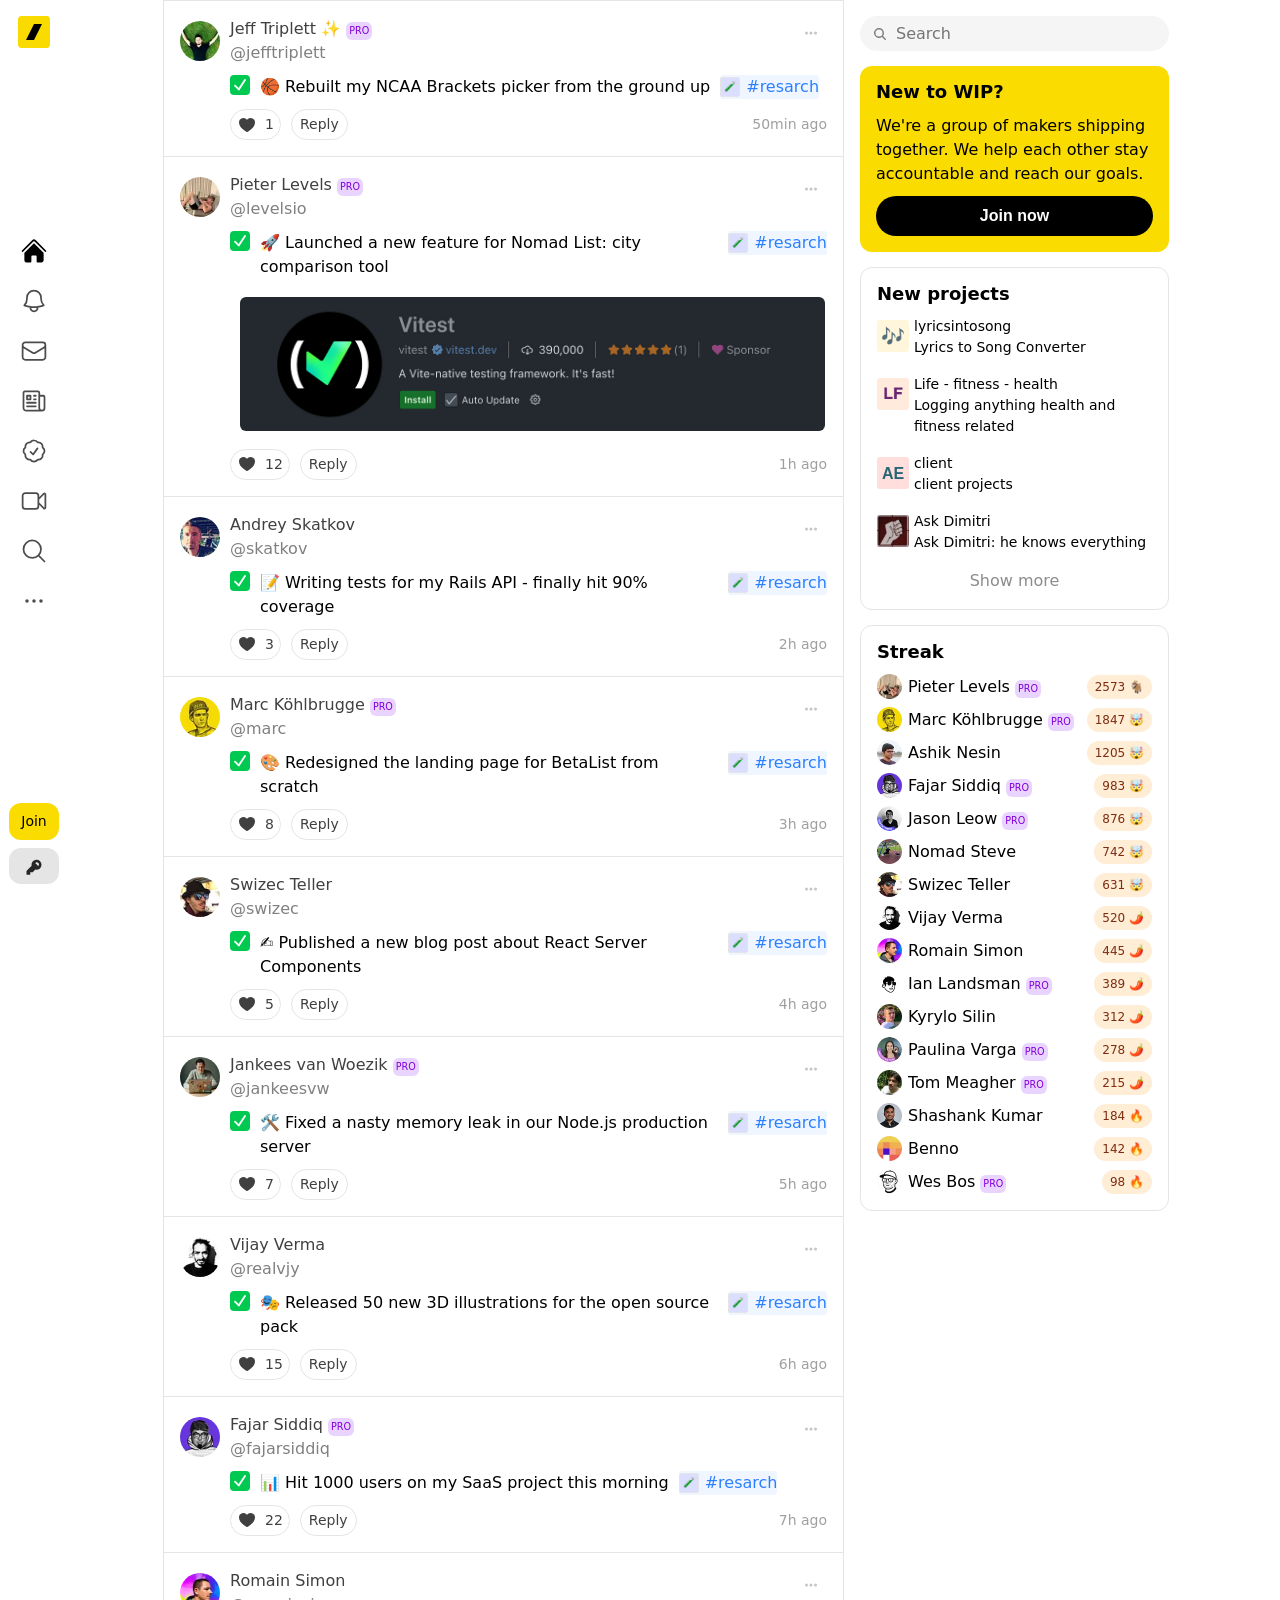
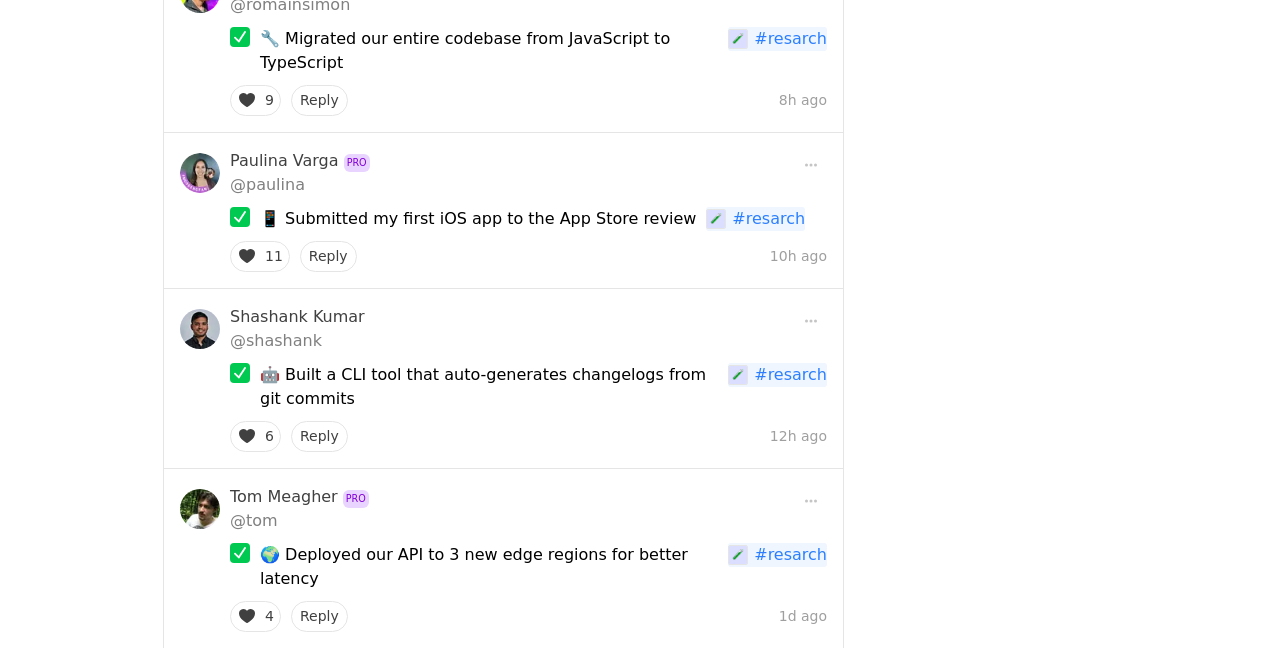
==== index.html @ 450e4a86 "feat: Implement WIP Pro membership pages with dedicated styling, refactor existing page styles, and " ====
<!DOCTYPE html>
<html lang="en">
<head>
    <meta charset="UTF-8">
    <meta name="viewport" content="width=device-width, initial-scale=1.0">
    <title>WIP</title>
    <link rel="icon" href="images/wip-logo.svg">
    <link rel="stylesheet" href="css/styles.css">
</head>
<body>
    <div class="main-container">
    <div class="sidebar">
        <div class="logo">
           <a href="index.html"> <img src="images/wip-logo.svg" alt="Logo"></a>
        </div> 
        <div class="side-nav">
            <div class="side-nav-btn">
                <a href="index.html" class="home hover-btn btn-active">
                    <svg xmlns="http://www.w3.org/2000/svg" viewBox="0 0 24 24" fill="currentColor" aria-hidden="true" data-slot="icon">
                        <path d="M11.47 3.841a.75.75 0 0 1 1.06 0l8.69 8.69a.75.75 0 1 0 1.06-1.061l-8.689-8.69a2.25 2.25 0 0 0-3.182 0l-8.69 8.69a.75.75 0 1 0 1.061 1.06l8.69-8.689Z"></path>
                        <path d="m12 5.432 8.159 8.159c.03.03.06.058.091.086v6.198c0 1.035-.84 1.875-1.875 1.875H15a.75.75 0 0 1-.75-.75v-4.5a.75.75 0 0 0-.75-.75h-3a.75.75 0 0 0-.75.75V21a.75.75 0 0 1-.75.75H5.625a1.875 1.875 0 0 1-1.875-1.875v-6.198a2.29 2.29 0 0 0 .091-.086L12 5.432Z"></path>
                    </svg>
                </a>
                <a href="pages/login.html" class="notifications hover-btn btn-not-active">
                    <svg xmlns="http://www.w3.org/2000/svg" fill="none" viewBox="0 0 24 24" stroke-width="1.5" stroke="currentColor" aria-hidden="true" data-slot="icon" class="size-7 group-data-current-page:hidden">
                        <path stroke-linecap="round" stroke-linejoin="round" d="M14.857 17.082a23.848 23.848 0 0 0 5.454-1.31A8.967 8.967 0 0 1 18 9.75V9A6 6 0 0 0 6 9v.75a8.967 8.967 0 0 1-2.312 6.022c1.733.64 3.56 1.085 5.455 1.31m5.714 0a24.255 24.255 0 0 1-5.714 0m5.714 0a3 3 0 1 1-5.714 0"></path>
                    </svg>
                </a>
                <a href="pages/login.html" class="email hover-btn btn-not-active">
                    <svg xmlns="http://www.w3.org/2000/svg" fill="none" viewBox="0 0 24 24" stroke-width="1.5" stroke="currentColor" aria-hidden="true" data-slot="icon">
                        <path stroke-linecap="round" stroke-linejoin="round" d="M21.75 6.75v10.5a2.25 2.25 0 0 1-2.25 2.25h-15a2.25 2.25 0 0 1-2.25-2.25V6.75m19.5 0A2.25 2.25 0 0 0 19.5 4.5h-15a2.25 2.25 0 0 0-2.25 2.25m19.5 0v.243a2.25 2.25 0 0 1-1.07 1.916l-7.5 4.615a2.25 2.25 0 0 1-2.36 0L3.32 8.91a2.25 2.25 0 0 1-1.07-1.916V6.75"></path>
                    </svg>
                </a>
                <a href="pages/post.html" class="posts hover-btn btn-not-active">
                    <svg xmlns="http://www.w3.org/2000/svg" fill="none" viewBox="0 0 24 24" stroke-width="1.5" stroke="currentColor" aria-hidden="true" data-slot="icon">
                        <path stroke-linecap="round" stroke-linejoin="round" d="M12 7.5h1.5m-1.5 3h1.5m-7.5 3h7.5m-7.5 3h7.5m3-9h3.375c.621 0 1.125.504 1.125 1.125V18a2.25 2.25 0 0 1-2.25 2.25M16.5 7.5V18a2.25 2.25 0 0 0 2.25 2.25M16.5 7.5V4.875c0-.621-.504-1.125-1.125-1.125H4.125C3.504 3.75 3 4.254 3 4.875V18a2.25 2.25 0 0 0 2.25 2.25h13.5M6 7.5h3v3H6v-3Z"></path>
                    </svg>
                </a>
                <a href="pages/pro.html" class="pro hover-btn btn-not-active">
                    <svg xmlns="http://www.w3.org/2000/svg" fill="none" viewBox="0 0 24 24" stroke-width="1.5" stroke="currentColor" aria-hidden="true" data-slot="icon">
                        <path stroke-linecap="round" stroke-linejoin="round" d="M9 12.75 11.25 15 15 9.75M21 12c0 1.268-.63 2.39-1.593 3.068a3.745 3.745 0 0 1-1.043 3.296 3.745 3.745 0 0 1-3.296 1.043A3.745 3.745 0 0 1 12 21c-1.268 0-2.39-.63-3.068-1.593a3.746 3.746 0 0 1-3.296-1.043 3.745 3.745 0 0 1-1.043-3.296A3.745 3.745 0 0 1 3 12c0-1.268.63-2.39 1.593-3.068a3.745 3.745 0 0 1 1.043-3.296 3.746 3.746 0 0 1 3.296-1.043A3.746 3.746 0 0 1 12 3c1.268 0 2.39.63 3.068 1.593a3.746 3.746 0 0 1 3.296 1.043 3.746 3.746 0 0 1 1.043 3.296A3.745 3.745 0 0 1 21 12Z"></path>
                    </svg>
                </a>
                <a href="pages/login.html" class="video hover-btn btn-not-active">
                    <svg xmlns="http://www.w3.org/2000/svg" fill="none" viewBox="0 0 24 24" stroke-width="1.5" stroke="currentColor" aria-hidden="true" data-slot="icon">
                        <path stroke-linecap="round" stroke-linejoin="round" d="m15.75 10.5 4.72-4.72a.75.75 0 0 1 1.28.53v11.38a.75.75 0 0 1-1.28.53l-4.72-4.72M4.5 18.75h9a2.25 2.25 0 0 0 2.25-2.25v-9a2.25 2.25 0 0 0-2.25-2.25h-9A2.25 2.25 0 0 0 2.25 7.5v9a2.25 2.25 0 0 0 2.25 2.25Z"></path>
                    </svg>
                </a>
                <a href="pages/search.html" class="search hover-btn btn-not-active">
                    <svg xmlns="http://www.w3.org/2000/svg" fill="none" viewBox="0 0 24 24" stroke-width="1.5" stroke="currentColor" aria-hidden="true" data-slot="icon">
                        <path stroke-linecap="round" stroke-linejoin="round" d="m21 21-5.197-5.197m0 0A7.5 7.5 0 1 0 5.196 5.196a7.5 7.5 0 0 0 10.607 10.607Z"></path>
                    </svg>
                </a>
                <a href="pages/more.html" class="three-do hover-btn btn-not-active">
                    <svg xmlns="http://www.w3.org/2000/svg" fill="none" viewBox="0 0 24 24" stroke-width="1.5" stroke="currentColor" aria-hidden="true" data-slot="icon">
                        <path stroke-linecap="round" stroke-linejoin="round" d="M6.75 12a.75.75 0 1 1-1.5 0 .75.75 0 0 1 1.5 0ZM12.75 12a.75.75 0 1 1-1.5 0 .75.75 0 0 1 1.5 0ZM18.75 12a.75.75 0 1 1-1.5 0 .75.75 0 0 1 1.5 0Z"></path>
                    </svg>
                </a>
            </div> 
        </div>
        <div class="join-member">
            <a href="pages/join.html" class="join">Join</a>
            <a href="pages/login.html" class="acces-key">
                <svg xmlns="http://www.w3.org/2000/svg" viewBox="0 0 16 14" fill="currentColor" aria-hidden="true" data-slot="icon" class="size-7 group-data-current-page:hidden">
                    <path fill-rule="evenodd" d="M14 6a4 4 0 0 1-4.899 3.899l-1.955 1.955a.5.5 0 0 1-.353.146H5v1.5a.5.5 0 0 1-.5.5h-2a.5.5 0 0 1-.5-.5v-2.293a.5.5 0 0 1 .146-.353l3.955-3.955A4 4 0 1 1 14 6Zm-4-2a.75.75 0 0 0 0 1.5.5.5 0 0 1 .5.5.75.75 0 0 0 1.5 0 2 2 0 0 0-2-2Z" clip-rule="evenodd"></path>
                </svg>
            </a>
        </div>
    </div>
    <div class="main">
<div class="post-contents">
    <div class="post btn-primary hover-btn">
        <div class="post-header">
            <div class="profile-content">
            <div class="profil">
                <img src="images/AndreyAzimov-50.png" alt="Logo">
            </div>
            <div class="pf-hover">
                <div class="pf-hover-header">   
                    <img src="images/augis-50.png" alt="profile">
                    <div class="follow-btn">
                        Follow
                    </div>
                </div>  
                <div class="pf-hover-name">
                    <div class="name">
                      <span class="text-underline">Jeff Triplett ✨</span> <span class="pro-lable">PRO</span>
                    </div>
                    <div class="text-underline">
                        @jefftriplett
                    </div>
                </div>
                <div class="pf-hover-body">
                    Jailbreaking life one step at a time dainelhemmati.com <span> <a href="#">BTC is a money laundering</a></span>
                </div>
            </div>
            <div class="name-bio">
                <div class="name">
                    Jeff Triplett ✨ <span class="pro-lable">PRO</span>
                </div>
                <div class="bio">
                    @jefftriplett
                </div>
            </div>
            </div>
             <span class="three-dot-post"><svg xmlns="http://www.w3.org/2000/svg" viewBox="0 0 16 16" fill="currentColor" aria-hidden="true" data-slot="icon" width="16" height="16">
  <path d="M2 8a1.5 1.5 0 1 1 3 0 1.5 1.5 0 0 1-3 0ZM6.5 8a1.5 1.5 0 1 1 3 0 1.5 1.5 0 0 1-3 0ZM12.5 6.5a1.5 1.5 0 1 0 0 3 1.5 1.5 0 0 0 0-3Z"></path>
</svg>
<div class="three-dot-click">
    <div class="mute hover-btn">
        <svg xmlns="http://www.w3.org/2000/svg" viewBox="0 0 16 16" fill="currentColor" aria-hidden="true" data-slot="icon" class="w-4 h-4">
  <path d="M7.557 2.066A.75.75 0 0 1 8 2.75v10.5a.75.75 0 0 1-1.248.56L3.59 11H2a1 1 0 0 1-1-1V6a1 1 0 0 1 1-1h1.59l3.162-2.81a.75.75 0 0 1 .805-.124ZM12.95 3.05a.75.75 0 1 0-1.06 1.06 5.5 5.5 0 0 1 0 7.78.75.75 0 1 0 1.06 1.06 7 7 0 0 0 0-9.9Z"></path>
  <path d="M10.828 5.172a.75.75 0 1 0-1.06 1.06 2.5 2.5 0 0 1 0 3.536.75.75 0 1 0 1.06 1.06 4 4 0 0 0 0-5.656Z"></path>
</svg>
    Mute <span class="pro-lable">PRO</span>
    </div>
    <div class="smiliar-tool hover-btn">
       <svg xmlns="http://www.w3.org/2000/svg" viewBox="0 0 16 16" fill="currentColor" aria-hidden="true" data-slot="icon" class="size-4">
  <path fill-rule="evenodd" d="M5 4a.75.75 0 0 1 .738.616l.252 1.388A1.25 1.25 0 0 0 6.996 7.01l1.388.252a.75.75 0 0 1 0 1.476l-1.388.252A1.25 1.25 0 0 0 5.99 9.996l-.252 1.388a.75.75 0 0 1-1.476 0L4.01 9.996A1.25 1.25 0 0 0 3.004 8.99l-1.388-.252a.75.75 0 0 1 0-1.476l1.388-.252A1.25 1.25 0 0 0 4.01 6.004l.252-1.388A.75.75 0 0 1 5 4ZM12 1a.75.75 0 0 1 .721.544l.195.682c.118.415.443.74.858.858l.682.195a.75.75 0 0 1 0 1.442l-.682.195a1.25 1.25 0 0 0-.858.858l-.195.682a.75.75 0 0 1-1.442 0l-.195-.682a1.25 1.25 0 0 0-.858-.858l-.682-.195a.75.75 0 0 1 0-1.442l.682-.195a1.25 1.25 0 0 0 .858-.858l.195-.682A.75.75 0 0 1 12 1ZM10 11a.75.75 0 0 1 .728.568.968.968 0 0 0 .704.704.75.75 0 0 1 0 1.456.968.968 0 0 0-.704.704.75.75 0 0 1-1.456 0 .968.968 0 0 0-.704-.704.75.75 0 0 1 0-1.456.968.968 0 0 0 .704-.704A.75.75 0 0 1 10 11Z" clip-rule="evenodd"></path>
</svg>
    Similar Tool
    </div>
    <div class="share hover-btn">
        <svg xmlns="http://www.w3.org/2000/svg" viewBox="0 0 16 16" fill="currentColor" aria-hidden="true" data-slot="icon" class="size-4">
  <path d="M12 6a2 2 0 1 0-1.994-1.842L5.323 6.5a2 2 0 1 0 0 3l4.683 2.342a2 2 0 1 0 .67-1.342L5.995 8.158a2.03 2.03 0 0 0 0-.316L10.677 5.5c.353.311.816.5 1.323.5Z"></path>
</svg>
Share
    </div>
    <div class="report hover-btn">
        <svg xmlns="http://www.w3.org/2000/svg" viewBox="0 0 16 16" fill="currentColor" aria-hidden="true" data-slot="icon" class="w-4 h-4">
  <path d="M2.75 2a.75.75 0 0 0-.75.75v10.5a.75.75 0 0 0 1.5 0v-2.624l.33-.083A6.044 6.044 0 0 1 8 11c1.29.645 2.77.807 4.17.457l1.48-.37a.462.462 0 0 0 .35-.448V3.56a.438.438 0 0 0-.544-.425l-1.287.322C10.77 3.808 9.291 3.646 8 3a6.045 6.045 0 0 0-4.17-.457l-.34.085A.75.75 0 0 0 2.75 2Z"></path>
</svg>
Report
    </div>
</div>
</span>
        </div>
        <div class="post-body">
            <div class="post-text">
                <div class="verify">
                    <svg xmlns="http://www.w3.org/2000/svg" viewBox="0 0 16 16" fill="currentColor" aria-hidden="true" data-slot="icon" class="size-5">
                          <path fill-rule="evenodd" d="M12.416 3.376a.75.75 0 0 1 .208 1.04l-5 7.5a.75.75 0 0 1-1.154.114l-3-3a.75.75 0 0 1 1.06-1.06l2.353 2.353 4.493-6.74a.75.75 0 0 1 1.04-.207Z" clip-rule="evenodd"></path>
                    </svg>
                </div>
                <p>🏀 Rebuilt my NCAA Brackets picker from the ground up</p>
                <span class="lable">
                    <img class="btn-primary" src="/images/siences.png" alt="sinces">
                    <a href="#">#resarch</a>
                </span>
            </div>
        </div>
        <div class="post-footer">
            <div class="post-btns">
            <div class="like-btn btn-primary">
        <svg xmlns="http://www.w3.org/2000/svg" viewBox="0 0 20 20" fill="currentColor" aria-hidden="true" data-slot="icon" class="size-5 mt-[1px]">
        <path d="m9.653 16.915-.005-.003-.019-.01a20.759 20.759 0 0 1-1.162-.682 22.045 22.045 0 0 1-2.582-1.9C4.045 12.733 2 10.352 2 7.5a4.5 4.5 0 0 1 8-2.828A4.5 4.5 0 0 1 18 7.5c0 2.852-2.044 5.233-3.885 6.82a22.049 22.049 0 0 1-3.744 2.582l-.019.01-.005.003h-.002a.739.739 0 0 1-.69.001l-.002-.001Z"></path>
            </svg> 1
            </div>
            <div class="reply-btn btn-primary">
                Reply
            </div>
            </div>
            <div class="post-durations back-default-hover">
                50min ago
            </div>
        </div>
</div>
  <div class="post btn-primary hover-btn">
        <div class="post-header">
            <div class="profile-content">
            <div class="profil">
                <img src="images/levelsio-50.png" alt="Logo">
            </div>
            <div class="pf-hover">
                <div class="pf-hover-header">   
                    <img src="images/levelsio-50.png" alt="profile">
                    <div class="follow-btn">
                        Follow
                    </div>
                </div>  
                <div class="pf-hover-name">
                    <div class="name">
                      <span class="text-underline">Pieter Levels</span> <span class="pro-lable">PRO</span>
                    </div>
                    <div class="text-underline">
                        @levelsio
                    </div>
                </div>
                <div class="pf-hover-body">
                    Building startups in public. nomadlist.com, remoteok.com
                </div>
            </div>
            <div class="name-bio">
                <div class="name">
                    Pieter Levels <span class="pro-lable">PRO</span>
                </div>
                <div class="bio">
                    @levelsio
                </div>
            </div>
            </div>
             <span class="three-dot-post"><svg xmlns="http://www.w3.org/2000/svg" viewBox="0 0 16 16" fill="currentColor" aria-hidden="true" data-slot="icon" width="16" height="16">
  <path d="M2 8a1.5 1.5 0 1 1 3 0 1.5 1.5 0 0 1-3 0ZM6.5 8a1.5 1.5 0 1 1 3 0 1.5 1.5 0 0 1-3 0ZM12.5 6.5a1.5 1.5 0 1 0 0 3 1.5 1.5 0 0 0 0-3Z"></path>
</svg>
<div class="three-dot-click">
    <div class="mute hover-btn">
        <svg xmlns="http://www.w3.org/2000/svg" viewBox="0 0 16 16" fill="currentColor" aria-hidden="true" data-slot="icon" class="w-4 h-4">
  <path d="M7.557 2.066A.75.75 0 0 1 8 2.75v10.5a.75.75 0 0 1-1.248.56L3.59 11H2a1 1 0 0 1-1-1V6a1 1 0 0 1 1-1h1.59l3.162-2.81a.75.75 0 0 1 .805-.124ZM12.95 3.05a.75.75 0 1 0-1.06 1.06 5.5 5.5 0 0 1 0 7.78.75.75 0 1 0 1.06 1.06 7 7 0 0 0 0-9.9Z"></path>
  <path d="M10.828 5.172a.75.75 0 1 0-1.06 1.06 2.5 2.5 0 0 1 0 3.536.75.75 0 1 0 1.06 1.06 4 4 0 0 0 0-5.656Z"></path>
</svg>
    Mute <span class="pro-lable">PRO</span>
    </div>
    <div class="smiliar-tool hover-btn">
       <svg xmlns="http://www.w3.org/2000/svg" viewBox="0 0 16 16" fill="currentColor" aria-hidden="true" data-slot="icon" class="size-4">
  <path fill-rule="evenodd" d="M5 4a.75.75 0 0 1 .738.616l.252 1.388A1.25 1.25 0 0 0 6.996 7.01l1.388.252a.75.75 0 0 1 0 1.476l-1.388.252A1.25 1.25 0 0 0 5.99 9.996l-.252 1.388a.75.75 0 0 1-1.476 0L4.01 9.996A1.25 1.25 0 0 0 3.004 8.99l-1.388-.252a.75.75 0 0 1 0-1.476l1.388-.252A1.25 1.25 0 0 0 4.01 6.004l.252-1.388A.75.75 0 0 1 5 4ZM12 1a.75.75 0 0 1 .721.544l.195.682c.118.415.443.74.858.858l.682.195a.75.75 0 0 1 0 1.442l-.682.195a1.25 1.25 0 0 0-.858.858l-.195.682a.75.75 0 0 1-1.442 0l-.195-.682a1.25 1.25 0 0 0-.858-.858l-.682-.195a.75.75 0 0 1 0-1.442l.682-.195a1.25 1.25 0 0 0 .858-.858l.195-.682A.75.75 0 0 1 12 1ZM10 11a.75.75 0 0 1 .728.568.968.968 0 0 0 .704.704.75.75 0 0 1 0 1.456.968.968 0 0 0-.704.704.75.75 0 0 1-1.456 0 .968.968 0 0 0-.704-.704.75.75 0 0 1 0-1.456.968.968 0 0 0 .704-.704A.75.75 0 0 1 10 11Z" clip-rule="evenodd"></path>
</svg>
    Similar Tool
    </div>
    <div class="share hover-btn">
        <svg xmlns="http://www.w3.org/2000/svg" viewBox="0 0 16 16" fill="currentColor" aria-hidden="true" data-slot="icon" class="size-4">
  <path d="M12 6a2 2 0 1 0-1.994-1.842L5.323 6.5a2 2 0 1 0 0 3l4.683 2.342a2 2 0 1 0 .67-1.342L5.995 8.158a2.03 2.03 0 0 0 0-.316L10.677 5.5c.353.311.816.5 1.323.5Z"></path>
</svg>
Share
    </div>
    <div class="report hover-btn">
        <svg xmlns="http://www.w3.org/2000/svg" viewBox="0 0 16 16" fill="currentColor" aria-hidden="true" data-slot="icon" class="w-4 h-4">
  <path d="M2.75 2a.75.75 0 0 0-.75.75v10.5a.75.75 0 0 0 1.5 0v-2.624l.33-.083A6.044 6.044 0 0 1 8 11c1.29.645 2.77.807 4.17.457l1.48-.37a.462.462 0 0 0 .35-.448V3.56a.438.438 0 0 0-.544-.425l-1.287.322C10.77 3.808 9.291 3.646 8 3a6.045 6.045 0 0 0-4.17-.457l-.34.085A.75.75 0 0 0 2.75 2Z"></path>
</svg>
Report
    </div>
</div>
</span>
        </div>
        <div class="post-body">
            <div class="post-text">
                <div class="verify">
                    <svg xmlns="http://www.w3.org/2000/svg" viewBox="0 0 16 16" fill="currentColor" aria-hidden="true" data-slot="icon" class="size-5">
                          <path fill-rule="evenodd" d="M12.416 3.376a.75.75 0 0 1 .208 1.04l-5 7.5a.75.75 0 0 1-1.154.114l-3-3a.75.75 0 0 1 1.06-1.06l2.353 2.353 4.493-6.74a.75.75 0 0 1 1.04-.207Z" clip-rule="evenodd"></path>
                    </svg>
                </div>
                <p>🚀 Launched a new feature for Nomad List: city comparison tool</p>
                <span class="lable">
                    <img class="btn-primary" src="/images/siences.png" alt="sinces">
                    <a href="#">#resarch</a>
                </span>
            </div>
        </div>
        <div class="post-img">
        <img src="images/vitest.png" alt="vitest">
        </div>
        <div class="post-footer">
            <div class="post-btns">
            <div class="like-btn btn-primary">
        <svg xmlns="http://www.w3.org/2000/svg" viewBox="0 0 20 20" fill="currentColor" aria-hidden="true" data-slot="icon" class="size-5 mt-[1px]">
        <path d="m9.653 16.915-.005-.003-.019-.01a20.759 20.759 0 0 1-1.162-.682 22.045 22.045 0 0 1-2.582-1.9C4.045 12.733 2 10.352 2 7.5a4.5 4.5 0 0 1 8-2.828A4.5 4.5 0 0 1 18 7.5c0 2.852-2.044 5.233-3.885 6.82a22.049 22.049 0 0 1-3.744 2.582l-.019.01-.005.003h-.002a.739.739 0 0 1-.69.001l-.002-.001Z"></path>
            </svg> 12
            </div>
            <div class="reply-btn btn-primary">
                Reply
            </div>
            </div>
            <div class="post-durations">
                1h ago
            </div>
        </div>
</div>
<div class="post btn-primary hover-btn">
        <div class="post-header">
            <div class="profile-content">
            <div class="profil">
                <img src="images/Skatkov-50.png" alt="Logo">
            </div>
            <div class="pf-hover">
                <div class="pf-hover-header">   
                    <img src="images/Skatkov-50.png" alt="profile">
                    <div class="follow-btn">
                        Follow
                    </div>
                </div>  
                <div class="pf-hover-name">
                    <div class="name">
                      <span class="text-underline">Andrey Skatkov</span>
                    </div>
                    <div class="text-underline">
                        @skatkov
                    </div>
                </div>
                <div class="pf-hover-body">
                    Ruby developer, open source contributor, coffee lover
                </div>
            </div>
            <div class="name-bio">
                <div class="name">
                    Andrey Skatkov
                </div>
                <div class="bio">
                    @skatkov
                </div>
            </div>
            </div>
             <span class="three-dot-post"><svg xmlns="http://www.w3.org/2000/svg" viewBox="0 0 16 16" fill="currentColor" aria-hidden="true" data-slot="icon" width="16" height="16">
  <path d="M2 8a1.5 1.5 0 1 1 3 0 1.5 1.5 0 0 1-3 0ZM6.5 8a1.5 1.5 0 1 1 3 0 1.5 1.5 0 0 1-3 0ZM12.5 6.5a1.5 1.5 0 1 0 0 3 1.5 1.5 0 0 0 0-3Z"></path>
</svg>
<div class="three-dot-click">
    <div class="mute hover-btn">
        <svg xmlns="http://www.w3.org/2000/svg" viewBox="0 0 16 16" fill="currentColor" aria-hidden="true" data-slot="icon" class="w-4 h-4">
  <path d="M7.557 2.066A.75.75 0 0 1 8 2.75v10.5a.75.75 0 0 1-1.248.56L3.59 11H2a1 1 0 0 1-1-1V6a1 1 0 0 1 1-1h1.59l3.162-2.81a.75.75 0 0 1 .805-.124ZM12.95 3.05a.75.75 0 1 0-1.06 1.06 5.5 5.5 0 0 1 0 7.78.75.75 0 1 0 1.06 1.06 7 7 0 0 0 0-9.9Z"></path>
  <path d="M10.828 5.172a.75.75 0 1 0-1.06 1.06 2.5 2.5 0 0 1 0 3.536.75.75 0 1 0 1.06 1.06 4 4 0 0 0 0-5.656Z"></path>
</svg>
    Mute <span class="pro-lable">PRO</span>
    </div>
    <div class="smiliar-tool hover-btn">
       <svg xmlns="http://www.w3.org/2000/svg" viewBox="0 0 16 16" fill="currentColor" aria-hidden="true" data-slot="icon" class="size-4">
  <path fill-rule="evenodd" d="M5 4a.75.75 0 0 1 .738.616l.252 1.388A1.25 1.25 0 0 0 6.996 7.01l1.388.252a.75.75 0 0 1 0 1.476l-1.388.252A1.25 1.25 0 0 0 5.99 9.996l-.252 1.388a.75.75 0 0 1-1.476 0L4.01 9.996A1.25 1.25 0 0 0 3.004 8.99l-1.388-.252a.75.75 0 0 1 0-1.476l1.388-.252A1.25 1.25 0 0 0 4.01 6.004l.252-1.388A.75.75 0 0 1 5 4ZM12 1a.75.75 0 0 1 .721.544l.195.682c.118.415.443.74.858.858l.682.195a.75.75 0 0 1 0 1.442l-.682.195a1.25 1.25 0 0 0-.858.858l-.195.682a.75.75 0 0 1-1.442 0l-.195-.682a1.25 1.25 0 0 0-.858-.858l-.682-.195a.75.75 0 0 1 0-1.442l.682-.195a1.25 1.25 0 0 0 .858-.858l.195-.682A.75.75 0 0 1 12 1ZM10 11a.75.75 0 0 1 .728.568.968.968 0 0 0 .704.704.75.75 0 0 1 0 1.456.968.968 0 0 0-.704.704.75.75 0 0 1-1.456 0 .968.968 0 0 0-.704-.704.75.75 0 0 1 0-1.456.968.968 0 0 0 .704-.704A.75.75 0 0 1 10 11Z" clip-rule="evenodd"></path>
</svg>
    Similar Tool
    </div>
    <div class="share hover-btn">
        <svg xmlns="http://www.w3.org/2000/svg" viewBox="0 0 16 16" fill="currentColor" aria-hidden="true" data-slot="icon" class="size-4">
  <path d="M12 6a2 2 0 1 0-1.994-1.842L5.323 6.5a2 2 0 1 0 0 3l4.683 2.342a2 2 0 1 0 .67-1.342L5.995 8.158a2.03 2.03 0 0 0 0-.316L10.677 5.5c.353.311.816.5 1.323.5Z"></path>
</svg>
Share
    </div>
    <div class="report hover-btn">
        <svg xmlns="http://www.w3.org/2000/svg" viewBox="0 0 16 16" fill="currentColor" aria-hidden="true" data-slot="icon" class="w-4 h-4">
  <path d="M2.75 2a.75.75 0 0 0-.75.75v10.5a.75.75 0 0 0 1.5 0v-2.624l.33-.083A6.044 6.044 0 0 1 8 11c1.29.645 2.77.807 4.17.457l1.48-.37a.462.462 0 0 0 .35-.448V3.56a.438.438 0 0 0-.544-.425l-1.287.322C10.77 3.808 9.291 3.646 8 3a6.045 6.045 0 0 0-4.17-.457l-.34.085A.75.75 0 0 0 2.75 2Z"></path>
</svg>
Report
    </div>
</div>
</span>
        </div>
        <div class="post-body">
            <div class="post-text">
                <div class="verify">
                    <svg xmlns="http://www.w3.org/2000/svg" viewBox="0 0 16 16" fill="currentColor" aria-hidden="true" data-slot="icon" class="size-5">
                          <path fill-rule="evenodd" d="M12.416 3.376a.75.75 0 0 1 .208 1.04l-5 7.5a.75.75 0 0 1-1.154.114l-3-3a.75.75 0 0 1 1.06-1.06l2.353 2.353 4.493-6.74a.75.75 0 0 1 1.04-.207Z" clip-rule="evenodd"></path>
                    </svg>
                </div>
                <p>📝 Writing tests for my Rails API - finally hit 90% coverage</p>
                <span class="lable">
                    <img class="btn-primary" src="/images/siences.png" alt="sinces">
                    <a href="#">#resarch</a>
                </span>
            </div>
        </div>
        <div class="post-footer">
            <div class="post-btns">
            <div class="like-btn btn-primary">
        <svg xmlns="http://www.w3.org/2000/svg" viewBox="0 0 20 20" fill="currentColor" aria-hidden="true" data-slot="icon" class="size-5 mt-[1px]">
        <path d="m9.653 16.915-.005-.003-.019-.01a20.759 20.759 0 0 1-1.162-.682 22.045 22.045 0 0 1-2.582-1.9C4.045 12.733 2 10.352 2 7.5a4.5 4.5 0 0 1 8-2.828A4.5 4.5 0 0 1 18 7.5c0 2.852-2.044 5.233-3.885 6.82a22.049 22.049 0 0 1-3.744 2.582l-.019.01-.005.003h-.002a.739.739 0 0 1-.69.001l-.002-.001Z"></path>
            </svg> 3
            </div>
            <div class="reply-btn btn-primary">
                Reply
            </div>
            </div>
            <div class="post-durations back-default-hover">
                2h ago
            </div>
        </div>
</div>
<div class="post btn-primary hover-btn">
        <div class="post-header">
            <div class="profile-content">
            <div class="profil">
                <img src="images/marc-50.png" alt="Logo">
            </div>
            <div class="pf-hover">
                <div class="pf-hover-header">   
                    <img src="images/marc-50.png" alt="profile">
                    <div class="follow-btn">
                        Follow
                    </div>
                </div>  
                <div class="pf-hover-name">
                    <div class="name">
                      <span class="text-underline">Marc Köhlbrugge</span> <span class="pro-lable">PRO</span>
                    </div>
                    <div class="text-underline">
                        @marc
                    </div>
                </div>
                <div class="pf-hover-body">
                    Building WIP and BetaList. betalist.com
                </div>
            </div>
            <div class="name-bio">
                <div class="name">
                    Marc Köhlbrugge <span class="pro-lable">PRO</span>
                </div>
                <div class="bio">
                    @marc
                </div>
            </div>
            </div>
             <span class="three-dot-post"><svg xmlns="http://www.w3.org/2000/svg" viewBox="0 0 16 16" fill="currentColor" aria-hidden="true" data-slot="icon" width="16" height="16">
  <path d="M2 8a1.5 1.5 0 1 1 3 0 1.5 1.5 0 0 1-3 0ZM6.5 8a1.5 1.5 0 1 1 3 0 1.5 1.5 0 0 1-3 0ZM12.5 6.5a1.5 1.5 0 1 0 0 3 1.5 1.5 0 0 0 0-3Z"></path>
</svg>
<div class="three-dot-click">
    <div class="mute hover-btn">
        <svg xmlns="http://www.w3.org/2000/svg" viewBox="0 0 16 16" fill="currentColor" aria-hidden="true" data-slot="icon" class="w-4 h-4">
  <path d="M7.557 2.066A.75.75 0 0 1 8 2.75v10.5a.75.75 0 0 1-1.248.56L3.59 11H2a1 1 0 0 1-1-1V6a1 1 0 0 1 1-1h1.59l3.162-2.81a.75.75 0 0 1 .805-.124ZM12.95 3.05a.75.75 0 1 0-1.06 1.06 5.5 5.5 0 0 1 0 7.78.75.75 0 1 0 1.06 1.06 7 7 0 0 0 0-9.9Z"></path>
  <path d="M10.828 5.172a.75.75 0 1 0-1.06 1.06 2.5 2.5 0 0 1 0 3.536.75.75 0 1 0 1.06 1.06 4 4 0 0 0 0-5.656Z"></path>
</svg>
    Mute <span class="pro-lable">PRO</span>
    </div>
    <div class="smiliar-tool hover-btn">
       <svg xmlns="http://www.w3.org/2000/svg" viewBox="0 0 16 16" fill="currentColor" aria-hidden="true" data-slot="icon" class="size-4">
  <path fill-rule="evenodd" d="M5 4a.75.75 0 0 1 .738.616l.252 1.388A1.25 1.25 0 0 0 6.996 7.01l1.388.252a.75.75 0 0 1 0 1.476l-1.388.252A1.25 1.25 0 0 0 5.99 9.996l-.252 1.388a.75.75 0 0 1-1.476 0L4.01 9.996A1.25 1.25 0 0 0 3.004 8.99l-1.388-.252a.75.75 0 0 1 0-1.476l1.388-.252A1.25 1.25 0 0 0 4.01 6.004l.252-1.388A.75.75 0 0 1 5 4ZM12 1a.75.75 0 0 1 .721.544l.195.682c.118.415.443.74.858.858l.682.195a.75.75 0 0 1 0 1.442l-.682.195a1.25 1.25 0 0 0-.858.858l-.195.682a.75.75 0 0 1-1.442 0l-.195-.682a1.25 1.25 0 0 0-.858-.858l-.682-.195a.75.75 0 0 1 0-1.442l.682-.195a1.25 1.25 0 0 0 .858-.858l.195-.682A.75.75 0 0 1 12 1ZM10 11a.75.75 0 0 1 .728.568.968.968 0 0 0 .704.704.75.75 0 0 1 0 1.456.968.968 0 0 0-.704.704.75.75 0 0 1-1.456 0 .968.968 0 0 0-.704-.704.75.75 0 0 1 0-1.456.968.968 0 0 0 .704-.704A.75.75 0 0 1 10 11Z" clip-rule="evenodd"></path>
</svg>
    Similar Tool
    </div>
    <div class="share hover-btn">
        <svg xmlns="http://www.w3.org/2000/svg" viewBox="0 0 16 16" fill="currentColor" aria-hidden="true" data-slot="icon" class="size-4">
  <path d="M12 6a2 2 0 1 0-1.994-1.842L5.323 6.5a2 2 0 1 0 0 3l4.683 2.342a2 2 0 1 0 .67-1.342L5.995 8.158a2.03 2.03 0 0 0 0-.316L10.677 5.5c.353.311.816.5 1.323.5Z"></path>
</svg>
Share
    </div>
    <div class="report hover-btn">
        <svg xmlns="http://www.w3.org/2000/svg" viewBox="0 0 16 16" fill="currentColor" aria-hidden="true" data-slot="icon" class="w-4 h-4">
  <path d="M2.75 2a.75.75 0 0 0-.75.75v10.5a.75.75 0 0 0 1.5 0v-2.624l.33-.083A6.044 6.044 0 0 1 8 11c1.29.645 2.77.807 4.17.457l1.48-.37a.462.462 0 0 0 .35-.448V3.56a.438.438 0 0 0-.544-.425l-1.287.322C10.77 3.808 9.291 3.646 8 3a6.045 6.045 0 0 0-4.17-.457l-.34.085A.75.75 0 0 0 2.75 2Z"></path>
</svg>
Report
    </div>
</div>
</span>
        </div>
        <div class="post-body">
            <div class="post-text">
                <div class="verify">
                    <svg xmlns="http://www.w3.org/2000/svg" viewBox="0 0 16 16" fill="currentColor" aria-hidden="true" data-slot="icon" class="size-5">
                          <path fill-rule="evenodd" d="M12.416 3.376a.75.75 0 0 1 .208 1.04l-5 7.5a.75.75 0 0 1-1.154.114l-3-3a.75.75 0 0 1 1.06-1.06l2.353 2.353 4.493-6.74a.75.75 0 0 1 1.04-.207Z" clip-rule="evenodd"></path>
                    </svg>
                </div>
                <p>🎨 Redesigned the landing page for BetaList from scratch</p>
                <span class="lable">
                    <img class="btn-primary" src="/images/siences.png" alt="sinces">
                    <a href="#">#resarch</a>
                </span>
            </div>
        </div>
        <div class="post-footer">
            <div class="post-btns">
            <div class="like-btn btn-primary">
        <svg xmlns="http://www.w3.org/2000/svg" viewBox="0 0 20 20" fill="currentColor" aria-hidden="true" data-slot="icon" class="size-5 mt-[1px]">
        <path d="m9.653 16.915-.005-.003-.019-.01a20.759 20.759 0 0 1-1.162-.682 22.045 22.045 0 0 1-2.582-1.9C4.045 12.733 2 10.352 2 7.5a4.5 4.5 0 0 1 8-2.828A4.5 4.5 0 0 1 18 7.5c0 2.852-2.044 5.233-3.885 6.82a22.049 22.049 0 0 1-3.744 2.582l-.019.01-.005.003h-.002a.739.739 0 0 1-.69.001l-.002-.001Z"></path>
            </svg> 8
            </div>
            <div class="reply-btn btn-primary">
                Reply
            </div>
            </div>
            <div class="post-durations back-default-hover">
                3h ago
            </div>
        </div>
</div>
<div class="post btn-primary hover-btn">
        <div class="post-header">
            <div class="profile-content">
            <div class="profil">
                <img src="images/swizec-50.png" alt="Logo">
            </div>
            <div class="pf-hover">
                <div class="pf-hover-header">   
                    <img src="images/swizec-50.png" alt="profile">
                    <div class="follow-btn">
                        Follow
                    </div>
                </div>  
                <div class="pf-hover-name">
                    <div class="name">
                      <span class="text-underline">Swizec Teller</span>
                    </div>
                    <div class="text-underline">
                        @swizec
                    </div>
                </div>
                <div class="pf-hover-body">
                    Senior engineer, author of React for Data Visualization
                </div>
            </div>
            <div class="name-bio">
                <div class="name">
                    Swizec Teller
                </div>
                <div class="bio">
                    @swizec
                </div>
            </div>
            </div>
             <span class="three-dot-post"><svg xmlns="http://www.w3.org/2000/svg" viewBox="0 0 16 16" fill="currentColor" aria-hidden="true" data-slot="icon" width="16" height="16">
  <path d="M2 8a1.5 1.5 0 1 1 3 0 1.5 1.5 0 0 1-3 0ZM6.5 8a1.5 1.5 0 1 1 3 0 1.5 1.5 0 0 1-3 0ZM12.5 6.5a1.5 1.5 0 1 0 0 3 1.5 1.5 0 0 0 0-3Z"></path>
</svg>
<div class="three-dot-click">
    <div class="mute hover-btn">
        <svg xmlns="http://www.w3.org/2000/svg" viewBox="0 0 16 16" fill="currentColor" aria-hidden="true" data-slot="icon" class="w-4 h-4">
  <path d="M7.557 2.066A.75.75 0 0 1 8 2.75v10.5a.75.75 0 0 1-1.248.56L3.59 11H2a1 1 0 0 1-1-1V6a1 1 0 0 1 1-1h1.59l3.162-2.81a.75.75 0 0 1 .805-.124ZM12.95 3.05a.75.75 0 1 0-1.06 1.06 5.5 5.5 0 0 1 0 7.78.75.75 0 1 0 1.06 1.06 7 7 0 0 0 0-9.9Z"></path>
  <path d="M10.828 5.172a.75.75 0 1 0-1.06 1.06 2.5 2.5 0 0 1 0 3.536.75.75 0 1 0 1.06 1.06 4 4 0 0 0 0-5.656Z"></path>
</svg>
    Mute <span class="pro-lable">PRO</span>
    </div>
    <div class="smiliar-tool hover-btn">
       <svg xmlns="http://www.w3.org/2000/svg" viewBox="0 0 16 16" fill="currentColor" aria-hidden="true" data-slot="icon" class="size-4">
  <path fill-rule="evenodd" d="M5 4a.75.75 0 0 1 .738.616l.252 1.388A1.25 1.25 0 0 0 6.996 7.01l1.388.252a.75.75 0 0 1 0 1.476l-1.388.252A1.25 1.25 0 0 0 5.99 9.996l-.252 1.388a.75.75 0 0 1-1.476 0L4.01 9.996A1.25 1.25 0 0 0 3.004 8.99l-1.388-.252a.75.75 0 0 1 0-1.476l1.388-.252A1.25 1.25 0 0 0 4.01 6.004l.252-1.388A.75.75 0 0 1 5 4ZM12 1a.75.75 0 0 1 .721.544l.195.682c.118.415.443.74.858.858l.682.195a.75.75 0 0 1 0 1.442l-.682.195a1.25 1.25 0 0 0-.858.858l-.195.682a.75.75 0 0 1-1.442 0l-.195-.682a1.25 1.25 0 0 0-.858-.858l-.682-.195a.75.75 0 0 1 0-1.442l.682-.195a1.25 1.25 0 0 0 .858-.858l.195-.682A.75.75 0 0 1 12 1ZM10 11a.75.75 0 0 1 .728.568.968.968 0 0 0 .704.704.75.75 0 0 1 0 1.456.968.968 0 0 0-.704.704.75.75 0 0 1-1.456 0 .968.968 0 0 0-.704-.704.75.75 0 0 1 0-1.456.968.968 0 0 0 .704-.704A.75.75 0 0 1 10 11Z" clip-rule="evenodd"></path>
</svg>
    Similar Tool
    </div>
    <div class="share hover-btn">
        <svg xmlns="http://www.w3.org/2000/svg" viewBox="0 0 16 16" fill="currentColor" aria-hidden="true" data-slot="icon" class="size-4">
  <path d="M12 6a2 2 0 1 0-1.994-1.842L5.323 6.5a2 2 0 1 0 0 3l4.683 2.342a2 2 0 1 0 .67-1.342L5.995 8.158a2.03 2.03 0 0 0 0-.316L10.677 5.5c.353.311.816.5 1.323.5Z"></path>
</svg>
Share
    </div>
    <div class="report hover-btn">
        <svg xmlns="http://www.w3.org/2000/svg" viewBox="0 0 16 16" fill="currentColor" aria-hidden="true" data-slot="icon" class="w-4 h-4">
  <path d="M2.75 2a.75.75 0 0 0-.75.75v10.5a.75.75 0 0 0 1.5 0v-2.624l.33-.083A6.044 6.044 0 0 1 8 11c1.29.645 2.77.807 4.17.457l1.48-.37a.462.462 0 0 0 .35-.448V3.56a.438.438 0 0 0-.544-.425l-1.287.322C10.77 3.808 9.291 3.646 8 3a6.045 6.045 0 0 0-4.17-.457l-.34.085A.75.75 0 0 0 2.75 2Z"></path>
</svg>
Report
    </div>
</div>
</span>
        </div>
        <div class="post-body">
            <div class="post-text">
                <div class="verify">
                    <svg xmlns="http://www.w3.org/2000/svg" viewBox="0 0 16 16" fill="currentColor" aria-hidden="true" data-slot="icon" class="size-5">
                          <path fill-rule="evenodd" d="M12.416 3.376a.75.75 0 0 1 .208 1.04l-5 7.5a.75.75 0 0 1-1.154.114l-3-3a.75.75 0 0 1 1.06-1.06l2.353 2.353 4.493-6.74a.75.75 0 0 1 1.04-.207Z" clip-rule="evenodd"></path>
                    </svg>
                </div>
                <p>✍️ Published a new blog post about React Server Components</p>
                <span class="lable">
                    <img class="btn-primary" src="/images/siences.png" alt="sinces">
                    <a href="#">#resarch</a>
                </span>
            </div>
        </div>
        <div class="post-footer">
            <div class="post-btns">
            <div class="like-btn btn-primary">
        <svg xmlns="http://www.w3.org/2000/svg" viewBox="0 0 20 20" fill="currentColor" aria-hidden="true" data-slot="icon" class="size-5 mt-[1px]">
        <path d="m9.653 16.915-.005-.003-.019-.01a20.759 20.759 0 0 1-1.162-.682 22.045 22.045 0 0 1-2.582-1.9C4.045 12.733 2 10.352 2 7.5a4.5 4.5 0 0 1 8-2.828A4.5 4.5 0 0 1 18 7.5c0 2.852-2.044 5.233-3.885 6.82a22.049 22.049 0 0 1-3.744 2.582l-.019.01-.005.003h-.002a.739.739 0 0 1-.69.001l-.002-.001Z"></path>
            </svg> 5
            </div>
            <div class="reply-btn btn-primary">
                Reply
            </div>
            </div>
            <div class="post-durations back-default-hover">
                4h ago
            </div>
        </div>
</div>
<div class="post btn-primary hover-btn">
        <div class="post-header">
            <div class="profile-content">
            <div class="profil">
                <img src="images/Jankeesvw-50.png" alt="Logo">
            </div>
            <div class="pf-hover">
                <div class="pf-hover-header">   
                    <img src="images/Jankeesvw-50.png" alt="profile">
                    <div class="follow-btn">
                        Follow
                    </div>
                </div>  
                <div class="pf-hover-name">
                    <div class="name">
                      <span class="text-underline">Jankees van Woezik</span> <span class="pro-lable">PRO</span>
                    </div>
                    <div class="text-underline">
                        @jankeesvw
                    </div>
                </div>
                <div class="pf-hover-body">
                    iOS developer, building apps and sharing the journey
                </div>
            </div>
            <div class="name-bio">
                <div class="name">
                    Jankees van Woezik <span class="pro-lable">PRO</span>
                </div>
                <div class="bio">
                    @jankeesvw
                </div>
            </div>
            </div>
             <span class="three-dot-post"><svg xmlns="http://www.w3.org/2000/svg" viewBox="0 0 16 16" fill="currentColor" aria-hidden="true" data-slot="icon" width="16" height="16">
  <path d="M2 8a1.5 1.5 0 1 1 3 0 1.5 1.5 0 0 1-3 0ZM6.5 8a1.5 1.5 0 1 1 3 0 1.5 1.5 0 0 1-3 0ZM12.5 6.5a1.5 1.5 0 1 0 0 3 1.5 1.5 0 0 0 0-3Z"></path>
</svg>
<div class="three-dot-click">
    <div class="mute hover-btn">
        <svg xmlns="http://www.w3.org/2000/svg" viewBox="0 0 16 16" fill="currentColor" aria-hidden="true" data-slot="icon" class="w-4 h-4">
  <path d="M7.557 2.066A.75.75 0 0 1 8 2.75v10.5a.75.75 0 0 1-1.248.56L3.59 11H2a1 1 0 0 1-1-1V6a1 1 0 0 1 1-1h1.59l3.162-2.81a.75.75 0 0 1 .805-.124ZM12.95 3.05a.75.75 0 1 0-1.06 1.06 5.5 5.5 0 0 1 0 7.78.75.75 0 1 0 1.06 1.06 7 7 0 0 0 0-9.9Z"></path>
  <path d="M10.828 5.172a.75.75 0 1 0-1.06 1.06 2.5 2.5 0 0 1 0 3.536.75.75 0 1 0 1.06 1.06 4 4 0 0 0 0-5.656Z"></path>
</svg>
    Mute <span class="pro-lable">PRO</span>
    </div>
    <div class="smiliar-tool hover-btn">
       <svg xmlns="http://www.w3.org/2000/svg" viewBox="0 0 16 16" fill="currentColor" aria-hidden="true" data-slot="icon" class="size-4">
  <path fill-rule="evenodd" d="M5 4a.75.75 0 0 1 .738.616l.252 1.388A1.25 1.25 0 0 0 6.996 7.01l1.388.252a.75.75 0 0 1 0 1.476l-1.388.252A1.25 1.25 0 0 0 5.99 9.996l-.252 1.388a.75.75 0 0 1-1.476 0L4.01 9.996A1.25 1.25 0 0 0 3.004 8.99l-1.388-.252a.75.75 0 0 1 0-1.476l1.388-.252A1.25 1.25 0 0 0 4.01 6.004l.252-1.388A.75.75 0 0 1 5 4ZM12 1a.75.75 0 0 1 .721.544l.195.682c.118.415.443.74.858.858l.682.195a.75.75 0 0 1 0 1.442l-.682.195a1.25 1.25 0 0 0-.858.858l-.195.682a.75.75 0 0 1-1.442 0l-.195-.682a1.25 1.25 0 0 0-.858-.858l-.682-.195a.75.75 0 0 1 0-1.442l.682-.195a1.25 1.25 0 0 0 .858-.858l.195-.682A.75.75 0 0 1 12 1ZM10 11a.75.75 0 0 1 .728.568.968.968 0 0 0 .704.704.75.75 0 0 1 0 1.456.968.968 0 0 0-.704.704.75.75 0 0 1-1.456 0 .968.968 0 0 0-.704-.704.75.75 0 0 1 0-1.456.968.968 0 0 0 .704-.704A.75.75 0 0 1 10 11Z" clip-rule="evenodd"></path>
</svg>
    Similar Tool
    </div>
    <div class="share hover-btn">
        <svg xmlns="http://www.w3.org/2000/svg" viewBox="0 0 16 16" fill="currentColor" aria-hidden="true" data-slot="icon" class="size-4">
  <path d="M12 6a2 2 0 1 0-1.994-1.842L5.323 6.5a2 2 0 1 0 0 3l4.683 2.342a2 2 0 1 0 .67-1.342L5.995 8.158a2.03 2.03 0 0 0 0-.316L10.677 5.5c.353.311.816.5 1.323.5Z"></path>
</svg>
Share
    </div>
    <div class="report hover-btn">
        <svg xmlns="http://www.w3.org/2000/svg" viewBox="0 0 16 16" fill="currentColor" aria-hidden="true" data-slot="icon" class="w-4 h-4">
  <path d="M2.75 2a.75.75 0 0 0-.75.75v10.5a.75.75 0 0 0 1.5 0v-2.624l.33-.083A6.044 6.044 0 0 1 8 11c1.29.645 2.77.807 4.17.457l1.48-.37a.462.462 0 0 0 .35-.448V3.56a.438.438 0 0 0-.544-.425l-1.287.322C10.77 3.808 9.291 3.646 8 3a6.045 6.045 0 0 0-4.17-.457l-.34.085A.75.75 0 0 0 2.75 2Z"></path>
</svg>
Report
    </div>
</div>
</span>
        </div>
        <div class="post-body">
            <div class="post-text">
                <div class="verify">
                    <svg xmlns="http://www.w3.org/2000/svg" viewBox="0 0 16 16" fill="currentColor" aria-hidden="true" data-slot="icon" class="size-5">
                          <path fill-rule="evenodd" d="M12.416 3.376a.75.75 0 0 1 .208 1.04l-5 7.5a.75.75 0 0 1-1.154.114l-3-3a.75.75 0 0 1 1.06-1.06l2.353 2.353 4.493-6.74a.75.75 0 0 1 1.04-.207Z" clip-rule="evenodd"></path>
                    </svg>
                </div>
                <p>🛠 Fixed a nasty memory leak in our Node.js production server</p>
                <span class="lable">
                    <img class="btn-primary" src="/images/siences.png" alt="sinces">
                    <a href="#">#resarch</a>
                </span>
            </div>
        </div>
        <div class="post-footer">
            <div class="post-btns">
            <div class="like-btn btn-primary">
        <svg xmlns="http://www.w3.org/2000/svg" viewBox="0 0 20 20" fill="currentColor" aria-hidden="true" data-slot="icon" class="size-5 mt-[1px]">
        <path d="m9.653 16.915-.005-.003-.019-.01a20.759 20.759 0 0 1-1.162-.682 22.045 22.045 0 0 1-2.582-1.9C4.045 12.733 2 10.352 2 7.5a4.5 4.5 0 0 1 8-2.828A4.5 4.5 0 0 1 18 7.5c0 2.852-2.044 5.233-3.885 6.82a22.049 22.049 0 0 1-3.744 2.582l-.019.01-.005.003h-.002a.739.739 0 0 1-.69.001l-.002-.001Z"></path>
            </svg> 7
            </div>
            <div class="reply-btn btn-primary">
                Reply
            </div>
            </div>
            <div class="post-durations back-default-hover">
                5h ago
            </div>
        </div>
</div>
<div class="post btn-primary hover-btn">
        <div class="post-header">
            <div class="profile-content">
            <div class="profil">
                <img src="images/realvjy-50.png" alt="Logo">
            </div>
            <div class="pf-hover">
                <div class="pf-hover-header">   
                    <img src="images/realvjy-50.png" alt="profile">
                    <div class="follow-btn">
                        Follow
                    </div>
                </div>  
                <div class="pf-hover-name">
                    <div class="name">
                      <span class="text-underline">Vijay Verma</span>
                    </div>
                    <div class="text-underline">
                        @realvjy
                    </div>
                </div>
                <div class="pf-hover-body">
                    Designer, illustrator. Making icons and 3D assets
                </div>
            </div>
            <div class="name-bio">
                <div class="name">
                    Vijay Verma
                </div>
                <div class="bio">
                    @realvjy
                </div>
            </div>
            </div>
             <span class="three-dot-post"><svg xmlns="http://www.w3.org/2000/svg" viewBox="0 0 16 16" fill="currentColor" aria-hidden="true" data-slot="icon" width="16" height="16">
  <path d="M2 8a1.5 1.5 0 1 1 3 0 1.5 1.5 0 0 1-3 0ZM6.5 8a1.5 1.5 0 1 1 3 0 1.5 1.5 0 0 1-3 0ZM12.5 6.5a1.5 1.5 0 1 0 0 3 1.5 1.5 0 0 0 0-3Z"></path>
</svg>
<div class="three-dot-click">
    <div class="mute hover-btn">
        <svg xmlns="http://www.w3.org/2000/svg" viewBox="0 0 16 16" fill="currentColor" aria-hidden="true" data-slot="icon" class="w-4 h-4">
  <path d="M7.557 2.066A.75.75 0 0 1 8 2.75v10.5a.75.75 0 0 1-1.248.56L3.59 11H2a1 1 0 0 1-1-1V6a1 1 0 0 1 1-1h1.59l3.162-2.81a.75.75 0 0 1 .805-.124ZM12.95 3.05a.75.75 0 1 0-1.06 1.06 5.5 5.5 0 0 1 0 7.78.75.75 0 1 0 1.06 1.06 7 7 0 0 0 0-9.9Z"></path>
  <path d="M10.828 5.172a.75.75 0 1 0-1.06 1.06 2.5 2.5 0 0 1 0 3.536.75.75 0 1 0 1.06 1.06 4 4 0 0 0 0-5.656Z"></path>
</svg>
    Mute <span class="pro-lable">PRO</span>
    </div>
    <div class="smiliar-tool hover-btn">
       <svg xmlns="http://www.w3.org/2000/svg" viewBox="0 0 16 16" fill="currentColor" aria-hidden="true" data-slot="icon" class="size-4">
  <path fill-rule="evenodd" d="M5 4a.75.75 0 0 1 .738.616l.252 1.388A1.25 1.25 0 0 0 6.996 7.01l1.388.252a.75.75 0 0 1 0 1.476l-1.388.252A1.25 1.25 0 0 0 5.99 9.996l-.252 1.388a.75.75 0 0 1-1.476 0L4.01 9.996A1.25 1.25 0 0 0 3.004 8.99l-1.388-.252a.75.75 0 0 1 0-1.476l1.388-.252A1.25 1.25 0 0 0 4.01 6.004l.252-1.388A.75.75 0 0 1 5 4ZM12 1a.75.75 0 0 1 .721.544l.195.682c.118.415.443.74.858.858l.682.195a.75.75 0 0 1 0 1.442l-.682.195a1.25 1.25 0 0 0-.858.858l-.195.682a.75.75 0 0 1-1.442 0l-.195-.682a1.25 1.25 0 0 0-.858-.858l-.682-.195a.75.75 0 0 1 0-1.442l.682-.195a1.25 1.25 0 0 0 .858-.858l.195-.682A.75.75 0 0 1 12 1ZM10 11a.75.75 0 0 1 .728.568.968.968 0 0 0 .704.704.75.75 0 0 1 0 1.456.968.968 0 0 0-.704.704.75.75 0 0 1-1.456 0 .968.968 0 0 0-.704-.704.75.75 0 0 1 0-1.456.968.968 0 0 0 .704-.704A.75.75 0 0 1 10 11Z" clip-rule="evenodd"></path>
</svg>
    Similar Tool
    </div>
    <div class="share hover-btn">
        <svg xmlns="http://www.w3.org/2000/svg" viewBox="0 0 16 16" fill="currentColor" aria-hidden="true" data-slot="icon" class="size-4">
  <path d="M12 6a2 2 0 1 0-1.994-1.842L5.323 6.5a2 2 0 1 0 0 3l4.683 2.342a2 2 0 1 0 .67-1.342L5.995 8.158a2.03 2.03 0 0 0 0-.316L10.677 5.5c.353.311.816.5 1.323.5Z"></path>
</svg>
Share
    </div>
    <div class="report hover-btn">
        <svg xmlns="http://www.w3.org/2000/svg" viewBox="0 0 16 16" fill="currentColor" aria-hidden="true" data-slot="icon" class="w-4 h-4">
  <path d="M2.75 2a.75.75 0 0 0-.75.75v10.5a.75.75 0 0 0 1.5 0v-2.624l.33-.083A6.044 6.044 0 0 1 8 11c1.29.645 2.77.807 4.17.457l1.48-.37a.462.462 0 0 0 .35-.448V3.56a.438.438 0 0 0-.544-.425l-1.287.322C10.77 3.808 9.291 3.646 8 3a6.045 6.045 0 0 0-4.17-.457l-.34.085A.75.75 0 0 0 2.75 2Z"></path>
</svg>
Report
    </div>
</div>
</span>
        </div>
        <div class="post-body">
            <div class="post-text">
                <div class="verify">
                    <svg xmlns="http://www.w3.org/2000/svg" viewBox="0 0 16 16" fill="currentColor" aria-hidden="true" data-slot="icon" class="size-5">
                          <path fill-rule="evenodd" d="M12.416 3.376a.75.75 0 0 1 .208 1.04l-5 7.5a.75.75 0 0 1-1.154.114l-3-3a.75.75 0 0 1 1.06-1.06l2.353 2.353 4.493-6.74a.75.75 0 0 1 1.04-.207Z" clip-rule="evenodd"></path>
                    </svg>
                </div>
                <p>🎭 Released 50 new 3D illustrations for the open source pack</p>
                <span class="lable">
                    <img class="btn-primary" src="/images/siences.png" alt="sinces">
                    <a href="#">#resarch</a>
                </span>
            </div>
        </div>
        <div class="post-footer">
            <div class="post-btns">
            <div class="like-btn btn-primary">
        <svg xmlns="http://www.w3.org/2000/svg" viewBox="0 0 20 20" fill="currentColor" aria-hidden="true" data-slot="icon" class="size-5 mt-[1px]">
        <path d="m9.653 16.915-.005-.003-.019-.01a20.759 20.759 0 0 1-1.162-.682 22.045 22.045 0 0 1-2.582-1.9C4.045 12.733 2 10.352 2 7.5a4.5 4.5 0 0 1 8-2.828A4.5 4.5 0 0 1 18 7.5c0 2.852-2.044 5.233-3.885 6.82a22.049 22.049 0 0 1-3.744 2.582l-.019.01-.005.003h-.002a.739.739 0 0 1-.69.001l-.002-.001Z"></path>
            </svg> 15
            </div>
            <div class="reply-btn btn-primary">
                Reply
            </div>
            </div>
            <div class="post-durations back-default-hover">
                6h ago
            </div>
        </div>
</div>

<div class="post btn-primary hover-btn">
        <div class="post-header">
            <div class="profile-content">
            <div class="profil">
                <img src="images/fajarsiddiq-50.png" alt="Logo">
            </div>
            <div class="pf-hover">
                <div class="pf-hover-header">   
                    <img src="images/fajarsiddiq-50.png" alt="profile">
                    <div class="follow-btn">
                        Follow
                    </div>
                </div>  
                <div class="pf-hover-name">
                    <div class="name">
                      <span class="text-underline">Fajar Siddiq</span> <span class="pro-lable">PRO</span>
                    </div>
                    <div class="text-underline">
                        @fajarsiddiq
                    </div>
                </div>
                <div class="pf-hover-body">
                    Indie maker building SaaS products from Malaysia
                </div>
            </div>
            <div class="name-bio">
                <div class="name">
                    Fajar Siddiq <span class="pro-lable">PRO</span>
                </div>
                <div class="bio">
                    @fajarsiddiq
                </div>
            </div>
            </div>
             <span class="three-dot-post"><svg xmlns="http://www.w3.org/2000/svg" viewBox="0 0 16 16" fill="currentColor" aria-hidden="true" data-slot="icon" width="16" height="16">
  <path d="M2 8a1.5 1.5 0 1 1 3 0 1.5 1.5 0 0 1-3 0ZM6.5 8a1.5 1.5 0 1 1 3 0 1.5 1.5 0 0 1-3 0ZM12.5 6.5a1.5 1.5 0 1 0 0 3 1.5 1.5 0 0 0 0-3Z"></path>
</svg>
<div class="three-dot-click">
    <div class="mute hover-btn">
        <svg xmlns="http://www.w3.org/2000/svg" viewBox="0 0 16 16" fill="currentColor" aria-hidden="true" data-slot="icon" class="w-4 h-4">
  <path d="M7.557 2.066A.75.75 0 0 1 8 2.75v10.5a.75.75 0 0 1-1.248.56L3.59 11H2a1 1 0 0 1-1-1V6a1 1 0 0 1 1-1h1.59l3.162-2.81a.75.75 0 0 1 .805-.124ZM12.95 3.05a.75.75 0 1 0-1.06 1.06 5.5 5.5 0 0 1 0 7.78.75.75 0 1 0 1.06 1.06 7 7 0 0 0 0-9.9Z"></path>
  <path d="M10.828 5.172a.75.75 0 1 0-1.06 1.06 2.5 2.5 0 0 1 0 3.536.75.75 0 1 0 1.06 1.06 4 4 0 0 0 0-5.656Z"></path>
</svg>
    Mute <span class="pro-lable">PRO</span>
    </div>
    <div class="smiliar-tool hover-btn">
       <svg xmlns="http://www.w3.org/2000/svg" viewBox="0 0 16 16" fill="currentColor" aria-hidden="true" data-slot="icon" class="size-4">
  <path fill-rule="evenodd" d="M5 4a.75.75 0 0 1 .738.616l.252 1.388A1.25 1.25 0 0 0 6.996 7.01l1.388.252a.75.75 0 0 1 0 1.476l-1.388.252A1.25 1.25 0 0 0 5.99 9.996l-.252 1.388a.75.75 0 0 1-1.476 0L4.01 9.996A1.25 1.25 0 0 0 3.004 8.99l-1.388-.252a.75.75 0 0 1 0-1.476l1.388-.252A1.25 1.25 0 0 0 4.01 6.004l.252-1.388A.75.75 0 0 1 5 4ZM12 1a.75.75 0 0 1 .721.544l.195.682c.118.415.443.74.858.858l.682.195a.75.75 0 0 1 0 1.442l-.682.195a1.25 1.25 0 0 0-.858.858l-.195.682a.75.75 0 0 1-1.442 0l-.195-.682a1.25 1.25 0 0 0-.858-.858l-.682-.195a.75.75 0 0 1 0-1.442l.682-.195a1.25 1.25 0 0 0 .858-.858l.195-.682A.75.75 0 0 1 12 1ZM10 11a.75.75 0 0 1 .728.568.968.968 0 0 0 .704.704.75.75 0 0 1 0 1.456.968.968 0 0 0-.704.704.75.75 0 0 1-1.456 0 .968.968 0 0 0-.704-.704.75.75 0 0 1 0-1.456.968.968 0 0 0 .704-.704A.75.75 0 0 1 10 11Z" clip-rule="evenodd"></path>
</svg>
    Similar Tool
    </div>
    <div class="share hover-btn">
        <svg xmlns="http://www.w3.org/2000/svg" viewBox="0 0 16 16" fill="currentColor" aria-hidden="true" data-slot="icon" class="size-4">
  <path d="M12 6a2 2 0 1 0-1.994-1.842L5.323 6.5a2 2 0 1 0 0 3l4.683 2.342a2 2 0 1 0 .67-1.342L5.995 8.158a2.03 2.03 0 0 0 0-.316L10.677 5.5c.353.311.816.5 1.323.5Z"></path>
</svg>
Share
    </div>
    <div class="report hover-btn">
        <svg xmlns="http://www.w3.org/2000/svg" viewBox="0 0 16 16" fill="currentColor" aria-hidden="true" data-slot="icon" class="w-4 h-4">
  <path d="M2.75 2a.75.75 0 0 0-.75.75v10.5a.75.75 0 0 0 1.5 0v-2.624l.33-.083A6.044 6.044 0 0 1 8 11c1.29.645 2.77.807 4.17.457l1.48-.37a.462.462 0 0 0 .35-.448V3.56a.438.438 0 0 0-.544-.425l-1.287.322C10.77 3.808 9.291 3.646 8 3a6.045 6.045 0 0 0-4.17-.457l-.34.085A.75.75 0 0 0 2.75 2Z"></path>
</svg>
Report
    </div>
</div>
</span>
        </div>
        <div class="post-body">
            <div class="post-text">
                <div class="verify">
                    <svg xmlns="http://www.w3.org/2000/svg" viewBox="0 0 16 16" fill="currentColor" aria-hidden="true" data-slot="icon" class="size-5">
                          <path fill-rule="evenodd" d="M12.416 3.376a.75.75 0 0 1 .208 1.04l-5 7.5a.75.75 0 0 1-1.154.114l-3-3a.75.75 0 0 1 1.06-1.06l2.353 2.353 4.493-6.74a.75.75 0 0 1 1.04-.207Z" clip-rule="evenodd"></path>
                    </svg>
                </div>
                <p>📊 Hit 1000 users on my SaaS project this morning</p>
                <span class="lable">
                    <img class="btn-primary" src="/images/siences.png" alt="sinces">
                    <a href="#">#resarch</a>
                </span>
            </div>
        </div>
        <div class="post-footer">
            <div class="post-btns">
            <div class="like-btn btn-primary">
        <svg xmlns="http://www.w3.org/2000/svg" viewBox="0 0 20 20" fill="currentColor" aria-hidden="true" data-slot="icon" class="size-5 mt-[1px]">
        <path d="m9.653 16.915-.005-.003-.019-.01a20.759 20.759 0 0 1-1.162-.682 22.045 22.045 0 0 1-2.582-1.9C4.045 12.733 2 10.352 2 7.5a4.5 4.5 0 0 1 8-2.828A4.5 4.5 0 0 1 18 7.5c0 2.852-2.044 5.233-3.885 6.82a22.049 22.049 0 0 1-3.744 2.582l-.019.01-.005.003h-.002a.739.739 0 0 1-.69.001l-.002-.001Z"></path>
            </svg> 22
            </div>
            <div class="reply-btn btn-primary">
                Reply
            </div>
            </div>
            <div class="post-durations back-default-hover">
                7h ago
            </div>
        </div>
</div>
<div class="post btn-primary hover-btn">
        <div class="post-header">
            <div class="profile-content">
            <div class="profil">
                <img src="images/romainsimon-50.png" alt="Logo">
            </div>
            <div class="pf-hover">
                <div class="pf-hover-header">   
                    <img src="images/romainsimon-50.png" alt="profile">
                    <div class="follow-btn">
                        Follow
                    </div>
                </div>  
                <div class="pf-hover-name">
                    <div class="name">
                      <span class="text-underline">Romain Simon</span>
                    </div>
                    <div class="text-underline">
                        @romainsimon
                    </div>
                </div>
                <div class="pf-hover-body">
                    Full-stack dev, TypeScript enthusiast, open source fan
                </div>
            </div>
            <div class="name-bio">
                <div class="name">
                    Romain Simon
                </div>
                <div class="bio">
                    @romainsimon
                </div>
            </div>
            </div>
             <span class="three-dot-post"><svg xmlns="http://www.w3.org/2000/svg" viewBox="0 0 16 16" fill="currentColor" aria-hidden="true" data-slot="icon" width="16" height="16">
  <path d="M2 8a1.5 1.5 0 1 1 3 0 1.5 1.5 0 0 1-3 0ZM6.5 8a1.5 1.5 0 1 1 3 0 1.5 1.5 0 0 1-3 0ZM12.5 6.5a1.5 1.5 0 1 0 0 3 1.5 1.5 0 0 0 0-3Z"></path>
</svg>
<div class="three-dot-click">
    <div class="mute hover-btn">
        <svg xmlns="http://www.w3.org/2000/svg" viewBox="0 0 16 16" fill="currentColor" aria-hidden="true" data-slot="icon" class="w-4 h-4">
  <path d="M7.557 2.066A.75.75 0 0 1 8 2.75v10.5a.75.75 0 0 1-1.248.56L3.59 11H2a1 1 0 0 1-1-1V6a1 1 0 0 1 1-1h1.59l3.162-2.81a.75.75 0 0 1 .805-.124ZM12.95 3.05a.75.75 0 1 0-1.06 1.06 5.5 5.5 0 0 1 0 7.78.75.75 0 1 0 1.06 1.06 7 7 0 0 0 0-9.9Z"></path>
  <path d="M10.828 5.172a.75.75 0 1 0-1.06 1.06 2.5 2.5 0 0 1 0 3.536.75.75 0 1 0 1.06 1.06 4 4 0 0 0 0-5.656Z"></path>
</svg>
    Mute <span class="pro-lable">PRO</span>
    </div>
    <div class="smiliar-tool hover-btn">
       <svg xmlns="http://www.w3.org/2000/svg" viewBox="0 0 16 16" fill="currentColor" aria-hidden="true" data-slot="icon" class="size-4">
  <path fill-rule="evenodd" d="M5 4a.75.75 0 0 1 .738.616l.252 1.388A1.25 1.25 0 0 0 6.996 7.01l1.388.252a.75.75 0 0 1 0 1.476l-1.388.252A1.25 1.25 0 0 0 5.99 9.996l-.252 1.388a.75.75 0 0 1-1.476 0L4.01 9.996A1.25 1.25 0 0 0 3.004 8.99l-1.388-.252a.75.75 0 0 1 0-1.476l1.388-.252A1.25 1.25 0 0 0 4.01 6.004l.252-1.388A.75.75 0 0 1 5 4ZM12 1a.75.75 0 0 1 .721.544l.195.682c.118.415.443.74.858.858l.682.195a.75.75 0 0 1 0 1.442l-.682.195a1.25 1.25 0 0 0-.858.858l-.195.682a.75.75 0 0 1-1.442 0l-.195-.682a1.25 1.25 0 0 0-.858-.858l-.682-.195a.75.75 0 0 1 0-1.442l.682-.195a1.25 1.25 0 0 0 .858-.858l.195-.682A.75.75 0 0 1 12 1ZM10 11a.75.75 0 0 1 .728.568.968.968 0 0 0 .704.704.75.75 0 0 1 0 1.456.968.968 0 0 0-.704.704.75.75 0 0 1-1.456 0 .968.968 0 0 0-.704-.704.75.75 0 0 1 0-1.456.968.968 0 0 0 .704-.704A.75.75 0 0 1 10 11Z" clip-rule="evenodd"></path>
</svg>
    Similar Tool
    </div>
    <div class="share hover-btn">
        <svg xmlns="http://www.w3.org/2000/svg" viewBox="0 0 16 16" fill="currentColor" aria-hidden="true" data-slot="icon" class="size-4">
  <path d="M12 6a2 2 0 1 0-1.994-1.842L5.323 6.5a2 2 0 1 0 0 3l4.683 2.342a2 2 0 1 0 .67-1.342L5.995 8.158a2.03 2.03 0 0 0 0-.316L10.677 5.5c.353.311.816.5 1.323.5Z"></path>
</svg>
Share
    </div>
    <div class="report hover-btn">
        <svg xmlns="http://www.w3.org/2000/svg" viewBox="0 0 16 16" fill="currentColor" aria-hidden="true" data-slot="icon" class="w-4 h-4">
  <path d="M2.75 2a.75.75 0 0 0-.75.75v10.5a.75.75 0 0 0 1.5 0v-2.624l.33-.083A6.044 6.044 0 0 1 8 11c1.29.645 2.77.807 4.17.457l1.48-.37a.462.462 0 0 0 .35-.448V3.56a.438.438 0 0 0-.544-.425l-1.287.322C10.77 3.808 9.291 3.646 8 3a6.045 6.045 0 0 0-4.17-.457l-.34.085A.75.75 0 0 0 2.75 2Z"></path>
</svg>
Report
    </div>
</div>
</span>
        </div>
        <div class="post-body">
            <div class="post-text">
                <div class="verify">
                    <svg xmlns="http://www.w3.org/2000/svg" viewBox="0 0 16 16" fill="currentColor" aria-hidden="true" data-slot="icon" class="size-5">
                          <path fill-rule="evenodd" d="M12.416 3.376a.75.75 0 0 1 .208 1.04l-5 7.5a.75.75 0 0 1-1.154.114l-3-3a.75.75 0 0 1 1.06-1.06l2.353 2.353 4.493-6.74a.75.75 0 0 1 1.04-.207Z" clip-rule="evenodd"></path>
                    </svg>
                </div>
                <p>🔧 Migrated our entire codebase from JavaScript to TypeScript</p>
                <span class="lable">
                    <img class="btn-primary" src="/images/siences.png" alt="sinces">
                    <a href="#">#resarch</a>
                </span>
            </div>
        </div>
        <div class="post-footer">
            <div class="post-btns">
            <div class="like-btn btn-primary">
        <svg xmlns="http://www.w3.org/2000/svg" viewBox="0 0 20 20" fill="currentColor" aria-hidden="true" data-slot="icon" class="size-5 mt-[1px]">
        <path d="m9.653 16.915-.005-.003-.019-.01a20.759 20.759 0 0 1-1.162-.682 22.045 22.045 0 0 1-2.582-1.9C4.045 12.733 2 10.352 2 7.5a4.5 4.5 0 0 1 8-2.828A4.5 4.5 0 0 1 18 7.5c0 2.852-2.044 5.233-3.885 6.82a22.049 22.049 0 0 1-3.744 2.582l-.019.01-.005.003h-.002a.739.739 0 0 1-.69.001l-.002-.001Z"></path>
            </svg> 9
            </div>
            <div class="reply-btn btn-primary">
                Reply
            </div>
            </div>
            <div class="post-durations back-default-hover">
                8h ago
            </div>
        </div>
</div>

<div class="post btn-primary hover-btn">
        <div class="post-header">
            <div class="profile-content">
            <div class="profil">
                <img src="images/Paulina-50.png" alt="Logo">
            </div>
            <div class="pf-hover">
                <div class="pf-hover-header">   
                    <img src="images/Paulina-50.png" alt="profile">
                    <div class="follow-btn">
                        Follow
                    </div>
                </div>  
                <div class="pf-hover-name">
                    <div class="name">
                      <span class="text-underline">Paulina Varga</span> <span class="pro-lable">PRO</span>
                    </div>
                    <div class="text-underline">
                        @paulina
                    </div>
                </div>
                <div class="pf-hover-body">
                    Product designer turned indie hacker, building in public
                </div>
            </div>
            <div class="name-bio">
                <div class="name">
                    Paulina Varga <span class="pro-lable">PRO</span>
                </div>
                <div class="bio">
                    @paulina
                </div>
            </div>
            </div>
             <span class="three-dot-post"><svg xmlns="http://www.w3.org/2000/svg" viewBox="0 0 16 16" fill="currentColor" aria-hidden="true" data-slot="icon" width="16" height="16">
  <path d="M2 8a1.5 1.5 0 1 1 3 0 1.5 1.5 0 0 1-3 0ZM6.5 8a1.5 1.5 0 1 1 3 0 1.5 1.5 0 0 1-3 0ZM12.5 6.5a1.5 1.5 0 1 0 0 3 1.5 1.5 0 0 0 0-3Z"></path>
</svg>
<div class="three-dot-click">
    <div class="mute hover-btn">
        <svg xmlns="http://www.w3.org/2000/svg" viewBox="0 0 16 16" fill="currentColor" aria-hidden="true" data-slot="icon" class="w-4 h-4">
  <path d="M7.557 2.066A.75.75 0 0 1 8 2.75v10.5a.75.75 0 0 1-1.248.56L3.59 11H2a1 1 0 0 1-1-1V6a1 1 0 0 1 1-1h1.59l3.162-2.81a.75.75 0 0 1 .805-.124ZM12.95 3.05a.75.75 0 1 0-1.06 1.06 5.5 5.5 0 0 1 0 7.78.75.75 0 1 0 1.06 1.06 7 7 0 0 0 0-9.9Z"></path>
  <path d="M10.828 5.172a.75.75 0 1 0-1.06 1.06 2.5 2.5 0 0 1 0 3.536.75.75 0 1 0 1.06 1.06 4 4 0 0 0 0-5.656Z"></path>
</svg>
    Mute <span class="pro-lable">PRO</span>
    </div>
    <div class="smiliar-tool hover-btn">
       <svg xmlns="http://www.w3.org/2000/svg" viewBox="0 0 16 16" fill="currentColor" aria-hidden="true" data-slot="icon" class="size-4">
  <path fill-rule="evenodd" d="M5 4a.75.75 0 0 1 .738.616l.252 1.388A1.25 1.25 0 0 0 6.996 7.01l1.388.252a.75.75 0 0 1 0 1.476l-1.388.252A1.25 1.25 0 0 0 5.99 9.996l-.252 1.388a.75.75 0 0 1-1.476 0L4.01 9.996A1.25 1.25 0 0 0 3.004 8.99l-1.388-.252a.75.75 0 0 1 0-1.476l1.388-.252A1.25 1.25 0 0 0 4.01 6.004l.252-1.388A.75.75 0 0 1 5 4ZM12 1a.75.75 0 0 1 .721.544l.195.682c.118.415.443.74.858.858l.682.195a.75.75 0 0 1 0 1.442l-.682.195a1.25 1.25 0 0 0-.858.858l-.195.682a.75.75 0 0 1-1.442 0l-.195-.682a1.25 1.25 0 0 0-.858-.858l-.682-.195a.75.75 0 0 1 0-1.442l.682-.195a1.25 1.25 0 0 0 .858-.858l.195-.682A.75.75 0 0 1 12 1ZM10 11a.75.75 0 0 1 .728.568.968.968 0 0 0 .704.704.75.75 0 0 1 0 1.456.968.968 0 0 0-.704.704.75.75 0 0 1-1.456 0 .968.968 0 0 0-.704-.704.75.75 0 0 1 0-1.456.968.968 0 0 0 .704-.704A.75.75 0 0 1 10 11Z" clip-rule="evenodd"></path>
</svg>
    Similar Tool
    </div>
    <div class="share hover-btn">
        <svg xmlns="http://www.w3.org/2000/svg" viewBox="0 0 16 16" fill="currentColor" aria-hidden="true" data-slot="icon" class="size-4">
  <path d="M12 6a2 2 0 1 0-1.994-1.842L5.323 6.5a2 2 0 1 0 0 3l4.683 2.342a2 2 0 1 0 .67-1.342L5.995 8.158a2.03 2.03 0 0 0 0-.316L10.677 5.5c.353.311.816.5 1.323.5Z"></path>
</svg>
Share
    </div>
    <div class="report hover-btn">
        <svg xmlns="http://www.w3.org/2000/svg" viewBox="0 0 16 16" fill="currentColor" aria-hidden="true" data-slot="icon" class="w-4 h-4">
  <path d="M2.75 2a.75.75 0 0 0-.75.75v10.5a.75.75 0 0 0 1.5 0v-2.624l.33-.083A6.044 6.044 0 0 1 8 11c1.29.645 2.77.807 4.17.457l1.48-.37a.462.462 0 0 0 .35-.448V3.56a.438.438 0 0 0-.544-.425l-1.287.322C10.77 3.808 9.291 3.646 8 3a6.045 6.045 0 0 0-4.17-.457l-.34.085A.75.75 0 0 0 2.75 2Z"></path>
</svg>
Report
    </div>
</div>
</span>
        </div>
        <div class="post-body">
            <div class="post-text">
                <div class="verify">
                    <svg xmlns="http://www.w3.org/2000/svg" viewBox="0 0 16 16" fill="currentColor" aria-hidden="true" data-slot="icon" class="size-5">
                          <path fill-rule="evenodd" d="M12.416 3.376a.75.75 0 0 1 .208 1.04l-5 7.5a.75.75 0 0 1-1.154.114l-3-3a.75.75 0 0 1 1.06-1.06l2.353 2.353 4.493-6.74a.75.75 0 0 1 1.04-.207Z" clip-rule="evenodd"></path>
                    </svg>
                </div>
                <p>📱 Submitted my first iOS app to the App Store review</p>
                <span class="lable">
                    <img class="btn-primary" src="/images/siences.png" alt="sinces">
                    <a href="#">#resarch</a>
                </span>
            </div>
        </div>
        <div class="post-footer">
            <div class="post-btns">
            <div class="like-btn btn-primary">
        <svg xmlns="http://www.w3.org/2000/svg" viewBox="0 0 20 20" fill="currentColor" aria-hidden="true" data-slot="icon" class="size-5 mt-[1px]">
        <path d="m9.653 16.915-.005-.003-.019-.01a20.759 20.759 0 0 1-1.162-.682 22.045 22.045 0 0 1-2.582-1.9C4.045 12.733 2 10.352 2 7.5a4.5 4.5 0 0 1 8-2.828A4.5 4.5 0 0 1 18 7.5c0 2.852-2.044 5.233-3.885 6.82a22.049 22.049 0 0 1-3.744 2.582l-.019.01-.005.003h-.002a.739.739 0 0 1-.69.001l-.002-.001Z"></path>
            </svg> 11
            </div>
            <div class="reply-btn btn-primary">
                Reply
            </div>
            </div>
            <div class="post-durations back-default-hover">
                10h ago
            </div>
        </div>
</div>
<div class="post btn-primary hover-btn">
        <div class="post-header">
            <div class="profile-content">
            <div class="profil">
                <img src="images/shashank-50.png" alt="Logo">
            </div>
            <div class="pf-hover">
                <div class="pf-hover-header">   
                    <img src="images/shashank-50.png" alt="profile">
                    <div class="follow-btn">
                        Follow
                    </div>
                </div>  
                <div class="pf-hover-name">
                    <div class="name">
                      <span class="text-underline">Shashank Kumar</span>
                    </div>
                    <div class="text-underline">
                        @shashank
                    </div>
                </div>
                <div class="pf-hover-body">
                    Backend engineer, CLI tools, automation nerd
                </div>
            </div>
            <div class="name-bio">
                <div class="name">
                    Shashank Kumar
                </div>
                <div class="bio">
                    @shashank
                </div>
            </div>
            </div>
             <span class="three-dot-post"><svg xmlns="http://www.w3.org/2000/svg" viewBox="0 0 16 16" fill="currentColor" aria-hidden="true" data-slot="icon" width="16" height="16">
  <path d="M2 8a1.5 1.5 0 1 1 3 0 1.5 1.5 0 0 1-3 0ZM6.5 8a1.5 1.5 0 1 1 3 0 1.5 1.5 0 0 1-3 0ZM12.5 6.5a1.5 1.5 0 1 0 0 3 1.5 1.5 0 0 0 0-3Z"></path>
</svg>
<div class="three-dot-click">
    <div class="mute hover-btn">
        <svg xmlns="http://www.w3.org/2000/svg" viewBox="0 0 16 16" fill="currentColor" aria-hidden="true" data-slot="icon" class="w-4 h-4">
  <path d="M7.557 2.066A.75.75 0 0 1 8 2.75v10.5a.75.75 0 0 1-1.248.56L3.59 11H2a1 1 0 0 1-1-1V6a1 1 0 0 1 1-1h1.59l3.162-2.81a.75.75 0 0 1 .805-.124ZM12.95 3.05a.75.75 0 1 0-1.06 1.06 5.5 5.5 0 0 1 0 7.78.75.75 0 1 0 1.06 1.06 7 7 0 0 0 0-9.9Z"></path>
  <path d="M10.828 5.172a.75.75 0 1 0-1.06 1.06 2.5 2.5 0 0 1 0 3.536.75.75 0 1 0 1.06 1.06 4 4 0 0 0 0-5.656Z"></path>
</svg>
    Mute <span class="pro-lable">PRO</span>
    </div>
    <div class="smiliar-tool hover-btn">
       <svg xmlns="http://www.w3.org/2000/svg" viewBox="0 0 16 16" fill="currentColor" aria-hidden="true" data-slot="icon" class="size-4">
  <path fill-rule="evenodd" d="M5 4a.75.75 0 0 1 .738.616l.252 1.388A1.25 1.25 0 0 0 6.996 7.01l1.388.252a.75.75 0 0 1 0 1.476l-1.388.252A1.25 1.25 0 0 0 5.99 9.996l-.252 1.388a.75.75 0 0 1-1.476 0L4.01 9.996A1.25 1.25 0 0 0 3.004 8.99l-1.388-.252a.75.75 0 0 1 0-1.476l1.388-.252A1.25 1.25 0 0 0 4.01 6.004l.252-1.388A.75.75 0 0 1 5 4ZM12 1a.75.75 0 0 1 .721.544l.195.682c.118.415.443.74.858.858l.682.195a.75.75 0 0 1 0 1.442l-.682.195a1.25 1.25 0 0 0-.858.858l-.195.682a.75.75 0 0 1-1.442 0l-.195-.682a1.25 1.25 0 0 0-.858-.858l-.682-.195a.75.75 0 0 1 0-1.442l.682-.195a1.25 1.25 0 0 0 .858-.858l.195-.682A.75.75 0 0 1 12 1ZM10 11a.75.75 0 0 1 .728.568.968.968 0 0 0 .704.704.75.75 0 0 1 0 1.456.968.968 0 0 0-.704.704.75.75 0 0 1-1.456 0 .968.968 0 0 0-.704-.704.75.75 0 0 1 0-1.456.968.968 0 0 0 .704-.704A.75.75 0 0 1 10 11Z" clip-rule="evenodd"></path>
</svg>
    Similar Tool
    </div>
    <div class="share hover-btn">
        <svg xmlns="http://www.w3.org/2000/svg" viewBox="0 0 16 16" fill="currentColor" aria-hidden="true" data-slot="icon" class="size-4">
  <path d="M12 6a2 2 0 1 0-1.994-1.842L5.323 6.5a2 2 0 1 0 0 3l4.683 2.342a2 2 0 1 0 .67-1.342L5.995 8.158a2.03 2.03 0 0 0 0-.316L10.677 5.5c.353.311.816.5 1.323.5Z"></path>
</svg>
Share
    </div>
    <div class="report hover-btn">
        <svg xmlns="http://www.w3.org/2000/svg" viewBox="0 0 16 16" fill="currentColor" aria-hidden="true" data-slot="icon" class="w-4 h-4">
  <path d="M2.75 2a.75.75 0 0 0-.75.75v10.5a.75.75 0 0 0 1.5 0v-2.624l.33-.083A6.044 6.044 0 0 1 8 11c1.29.645 2.77.807 4.17.457l1.48-.37a.462.462 0 0 0 .35-.448V3.56a.438.438 0 0 0-.544-.425l-1.287.322C10.77 3.808 9.291 3.646 8 3a6.045 6.045 0 0 0-4.17-.457l-.34.085A.75.75 0 0 0 2.75 2Z"></path>
</svg>
Report
    </div>
</div>
</span>
        </div>
        <div class="post-body">
            <div class="post-text">
                <div class="verify">
                    <svg xmlns="http://www.w3.org/2000/svg" viewBox="0 0 16 16" fill="currentColor" aria-hidden="true" data-slot="icon" class="size-5">
                          <path fill-rule="evenodd" d="M12.416 3.376a.75.75 0 0 1 .208 1.04l-5 7.5a.75.75 0 0 1-1.154.114l-3-3a.75.75 0 0 1 1.06-1.06l2.353 2.353 4.493-6.74a.75.75 0 0 1 1.04-.207Z" clip-rule="evenodd"></path>
                    </svg>
                </div>
                <p>🤖 Built a CLI tool that auto-generates changelogs from git commits</p>
                <span class="lable">
                    <img class="btn-primary" src="/images/siences.png" alt="sinces">
                    <a href="#">#resarch</a>
                </span>
            </div>
        </div>
        <div class="post-footer">
            <div class="post-btns">
            <div class="like-btn btn-primary">
        <svg xmlns="http://www.w3.org/2000/svg" viewBox="0 0 20 20" fill="currentColor" aria-hidden="true" data-slot="icon" class="size-5 mt-[1px]">
        <path d="m9.653 16.915-.005-.003-.019-.01a20.759 20.759 0 0 1-1.162-.682 22.045 22.045 0 0 1-2.582-1.9C4.045 12.733 2 10.352 2 7.5a4.5 4.5 0 0 1 8-2.828A4.5 4.5 0 0 1 18 7.5c0 2.852-2.044 5.233-3.885 6.82a22.049 22.049 0 0 1-3.744 2.582l-.019.01-.005.003h-.002a.739.739 0 0 1-.69.001l-.002-.001Z"></path>
            </svg> 6
            </div>
            <div class="reply-btn btn-primary">
                Reply
            </div>
            </div>
            <div class="post-durations back-default-hover">
                12h ago
            </div>
        </div>
</div>
<div class="post btn-primary hover-btn">
        <div class="post-header">
            <div class="profile-content">
            <div class="profil">
                <img src="images/Tom-50.png" alt="Logo">
            </div>
            <div class="pf-hover">
                <div class="pf-hover-header">   
                    <img src="images/Tom-50.png" alt="profile">
                    <div class="follow-btn">
                        Follow
                    </div>
                </div>  
                <div class="pf-hover-name">
                    <div class="name">
                      <span class="text-underline">Tom Meagher</span> <span class="pro-lable">PRO</span>
                    </div>
                    <div class="text-underline">
                        @tom
                    </div>
                </div>
                <div class="pf-hover-body">
                    DevOps engineer, infrastructure and edge computing
                </div>
            </div>
            <div class="name-bio">
                <div class="name">
                    Tom Meagher <span class="pro-lable">PRO</span>
                </div>
                <div class="bio">
                    @tom
                </div>
            </div>
            </div>
             <span class="three-dot-post"><svg xmlns="http://www.w3.org/2000/svg" viewBox="0 0 16 16" fill="currentColor" aria-hidden="true" data-slot="icon" width="16" height="16">
  <path d="M2 8a1.5 1.5 0 1 1 3 0 1.5 1.5 0 0 1-3 0ZM6.5 8a1.5 1.5 0 1 1 3 0 1.5 1.5 0 0 1-3 0ZM12.5 6.5a1.5 1.5 0 1 0 0 3 1.5 1.5 0 0 0 0-3Z"></path>
</svg>
<div class="three-dot-click">
    <div class="mute hover-btn">
        <svg xmlns="http://www.w3.org/2000/svg" viewBox="0 0 16 16" fill="currentColor" aria-hidden="true" data-slot="icon" class="w-4 h-4">
  <path d="M7.557 2.066A.75.75 0 0 1 8 2.75v10.5a.75.75 0 0 1-1.248.56L3.59 11H2a1 1 0 0 1-1-1V6a1 1 0 0 1 1-1h1.59l3.162-2.81a.75.75 0 0 1 .805-.124ZM12.95 3.05a.75.75 0 1 0-1.06 1.06 5.5 5.5 0 0 1 0 7.78.75.75 0 1 0 1.06 1.06 7 7 0 0 0 0-9.9Z"></path>
  <path d="M10.828 5.172a.75.75 0 1 0-1.06 1.06 2.5 2.5 0 0 1 0 3.536.75.75 0 1 0 1.06 1.06 4 4 0 0 0 0-5.656Z"></path>
</svg>
    Mute <span class="pro-lable">PRO</span>
    </div>
    <div class="smiliar-tool hover-btn">
       <svg xmlns="http://www.w3.org/2000/svg" viewBox="0 0 16 16" fill="currentColor" aria-hidden="true" data-slot="icon" class="size-4">
  <path fill-rule="evenodd" d="M5 4a.75.75 0 0 1 .738.616l.252 1.388A1.25 1.25 0 0 0 6.996 7.01l1.388.252a.75.75 0 0 1 0 1.476l-1.388.252A1.25 1.25 0 0 0 5.99 9.996l-.252 1.388a.75.75 0 0 1-1.476 0L4.01 9.996A1.25 1.25 0 0 0 3.004 8.99l-1.388-.252a.75.75 0 0 1 0-1.476l1.388-.252A1.25 1.25 0 0 0 4.01 6.004l.252-1.388A.75.75 0 0 1 5 4ZM12 1a.75.75 0 0 1 .721.544l.195.682c.118.415.443.74.858.858l.682.195a.75.75 0 0 1 0 1.442l-.682.195a1.25 1.25 0 0 0-.858.858l-.195.682a.75.75 0 0 1-1.442 0l-.195-.682a1.25 1.25 0 0 0-.858-.858l-.682-.195a.75.75 0 0 1 0-1.442l.682-.195a1.25 1.25 0 0 0 .858-.858l.195-.682A.75.75 0 0 1 12 1ZM10 11a.75.75 0 0 1 .728.568.968.968 0 0 0 .704.704.75.75 0 0 1 0 1.456.968.968 0 0 0-.704.704.75.75 0 0 1-1.456 0 .968.968 0 0 0-.704-.704.75.75 0 0 1 0-1.456.968.968 0 0 0 .704-.704A.75.75 0 0 1 10 11Z" clip-rule="evenodd"></path>
</svg>
    Similar Tool
    </div>
    <div class="share hover-btn">
        <svg xmlns="http://www.w3.org/2000/svg" viewBox="0 0 16 16" fill="currentColor" aria-hidden="true" data-slot="icon" class="size-4">
  <path d="M12 6a2 2 0 1 0-1.994-1.842L5.323 6.5a2 2 0 1 0 0 3l4.683 2.342a2 2 0 1 0 .67-1.342L5.995 8.158a2.03 2.03 0 0 0 0-.316L10.677 5.5c.353.311.816.5 1.323.5Z"></path>
</svg>
Share
    </div>
    <div class="report hover-btn">
        <svg xmlns="http://www.w3.org/2000/svg" viewBox="0 0 16 16" fill="currentColor" aria-hidden="true" data-slot="icon" class="w-4 h-4">
  <path d="M2.75 2a.75.75 0 0 0-.75.75v10.5a.75.75 0 0 0 1.5 0v-2.624l.33-.083A6.044 6.044 0 0 1 8 11c1.29.645 2.77.807 4.17.457l1.48-.37a.462.462 0 0 0 .35-.448V3.56a.438.438 0 0 0-.544-.425l-1.287.322C10.77 3.808 9.291 3.646 8 3a6.045 6.045 0 0 0-4.17-.457l-.34.085A.75.75 0 0 0 2.75 2Z"></path>
</svg>
Report
    </div>
</div>
</span>
        </div>
        <div class="post-body">
            <div class="post-text">
                <div class="verify">
                    <svg xmlns="http://www.w3.org/2000/svg" viewBox="0 0 16 16" fill="currentColor" aria-hidden="true" data-slot="icon" class="size-5">
                          <path fill-rule="evenodd" d="M12.416 3.376a.75.75 0 0 1 .208 1.04l-5 7.5a.75.75 0 0 1-1.154.114l-3-3a.75.75 0 0 1 1.06-1.06l2.353 2.353 4.493-6.74a.75.75 0 0 1 1.04-.207Z" clip-rule="evenodd"></path>
                    </svg>
                </div>
                <p>🌍 Deployed our API to 3 new edge regions for better latency</p>
                <span class="lable">
                    <img class="btn-primary" src="/images/siences.png" alt="sinces">
                    <a href="#">#resarch</a>
                </span>
            </div>
        </div>
        <div class="post-footer">
            <div class="post-btns">
            <div class="like-btn btn-primary">
        <svg xmlns="http://www.w3.org/2000/svg" viewBox="0 0 20 20" fill="currentColor" aria-hidden="true" data-slot="icon" class="size-5 mt-[1px]">
        <path d="m9.653 16.915-.005-.003-.019-.01a20.759 20.759 0 0 1-1.162-.682 22.045 22.045 0 0 1-2.582-1.9C4.045 12.733 2 10.352 2 7.5a4.5 4.5 0 0 1 8-2.828A4.5 4.5 0 0 1 18 7.5c0 2.852-2.044 5.233-3.885 6.82a22.049 22.049 0 0 1-3.744 2.582l-.019.01-.005.003h-.002a.739.739 0 0 1-.69.001l-.002-.001Z"></path>
            </svg> 4
            </div>
            <div class="reply-btn btn-primary">
                Reply
            </div>
            </div>
            <div class="post-durations back-default-hover">
                1d ago
            </div>
        </div>
</div>
   <div class="btn-nav">
 <a href="index.html" class="home hover-btn btn-active">
                    <svg xmlns="http://www.w3.org/2000/svg" viewBox="0 0 24 24" fill="currentColor" aria-hidden="true" data-slot="icon">
                        <path d="M11.47 3.841a.75.75 0 0 1 1.06 0l8.69 8.69a.75.75 0 1 0 1.06-1.061l-8.689-8.69a2.25 2.25 0 0 0-3.182 0l-8.69 8.69a.75.75 0 1 0 1.061 1.06l8.69-8.689Z"></path>
                        <path d="m12 5.432 8.159 8.159c.03.03.06.058.091.086v6.198c0 1.035-.84 1.875-1.875 1.875H15a.75.75 0 0 1-.75-.75v-4.5a.75.75 0 0 0-.75-.75h-3a.75.75 0 0 0-.75.75V21a.75.75 0 0 1-.75.75H5.625a1.875 1.875 0 0 1-1.875-1.875v-6.198a2.29 2.29 0 0 0 .091-.086L12 5.432Z"></path>
                    </svg>
                </a>
                 <a href="pages/search.html" class="search hover-btn btn-not-active">
                    <svg xmlns="http://www.w3.org/2000/svg" fill="none" viewBox="0 0 24 24" stroke-width="1.5" stroke="currentColor" aria-hidden="true" data-slot="icon" class="size-7 group-data-current-page:hidden">
                        <path stroke-linecap="round" stroke-linejoin="round" d="m21 21-5.197-5.197m0 0A7.5 7.5 0 1 0 5.196 5.196a7.5 7.5 0 0 0 10.607 10.607Z"></path>
                    </svg>
                </a>
                 <a href="#" class="email hover-btn btn-not-active">
                    <svg xmlns="http://www.w3.org/2000/svg" fill="none" viewBox="0 0 24 24" stroke-width="1.5" stroke="currentColor" aria-hidden="true" data-slot="icon" class="size-7 group-data-current-page:hidden">
                        <path stroke-linecap="round" stroke-linejoin="round" d="M21.75 6.75v10.5a2.25 2.25 0 0 1-2.25 2.25h-15a2.25 2.25 0 0 1-2.25-2.25V6.75m19.5 0A2.25 2.25 0 0 0 19.5 4.5h-15a2.25 2.25 0 0 0-2.25 2.25m19.5 0v.243a2.25 2.25 0 0 1-1.07 1.916l-7.5 4.615a2.25 2.25 0 0 1-2.36 0L3.32 8.91a2.25 2.25 0 0 1-1.07-1.916V6.75"></path>
                    </svg>
                </a>
                <a href="#" class="notifications hover-btn btn-not-active">
                    <svg xmlns="http://www.w3.org/2000/svg" fill="none" viewBox="0 0 24 24" stroke-width="1.5" stroke="currentColor" aria-hidden="true" data-slot="icon" class="size-7 group-data-current-page:hidden">
                        <path stroke-linecap="round" stroke-linejoin="round" d="M14.857 17.082a23.848 23.848 0 0 0 5.454-1.31A8.967 8.967 0 0 1 18 9.75V9A6 6 0 0 0 6 9v.75a8.967 8.967 0 0 1-2.312 6.022c1.733.64 3.56 1.085 5.455 1.31m5.714 0a24.255 24.255 0 0 1-5.714 0m5.714 0a3 3 0 1 1-5.714 0"></path>
                    </svg>
                </a>
                 <a href="pages/more.html" class="three-do hover-btn btn-not-active">
                    <svg xmlns="http://www.w3.org/2000/svg" fill="none" viewBox="0 0 24 24" stroke-width="1.5" stroke="currentColor" aria-hidden="true" data-slot="icon" class="size-7 group-data-current-page:hidden">
                        <path stroke-linecap="round" stroke-linejoin="round" d="M6.75 12a.75.75 0 1 1-1.5 0 .75.75 0 0 1 1.5 0ZM12.75 12a.75.75 0 1 1-1.5 0 .75.75 0 0 1 1.5 0ZM18.75 12a.75.75 0 1 1-1.5 0 .75.75 0 0 1 1.5 0Z"></path>
                    </svg>
                </a>
   </div>
</div>
<div class="right-side-bar">
    <div class="search-bar">
        <input type="text" placeholder="Search">
        <span><svg xmlns="http://www.w3.org/2000/svg" viewBox="0 0 16 16" fill="currentColor" aria-hidden="true" data-slot="icon" width="16" height="16">
  <path fill-rule="evenodd" d="M9.965 11.026a5 5 0 1 1 1.06-1.06l2.755 2.754a.75.75 0 1 1-1.06 1.06l-2.755-2.754ZM10.5 7a3.5 3.5 0 1 1-7 0 3.5 3.5 0 0 1 7 0Z" clip-rule="evenodd"></path>
</svg></span>
    </div>
    <div class="ad">
        <h3>New to WIP?</h3>
        <div class="ad-body">
        <p>We're a group of makers shipping together. We help each other stay accountable and reach our goals.</p>
        <button class="join-now hover-btn-opacity">Join now</button>
        </div>
    </div>
    <div class="new-project">
        <h3>New projects</h3>
        <div class="new-project-body hover-btn">
            <img src="images/lyrics.svg" alt="lyrics">
            <span class="lyrics-content">
            <p>lyricsintosong</p>
            <p>Lyrics to Song Converter</p>
            </span>
        </div>
        <div class="new-project-body hover-btn">
            <img src="images/lf.png" alt="lyrics">
            <span class="lyrics-content">
            <p>Life - fitness - health</p>
            <p>Logging anything health and fitness related</p>
            </span>
        </div>
        <div class="new-project-body hover-btn">
            <img src="images/ae.svg" alt="lyrics">
            <span class="lyrics-content">
            <p>client</p>
            <p>client projects</p>
            </span>
        </div>
         <div class="new-project-body hover-btn">
            <img src="images/hand.webp" alt="lyrics">
            <span class="lyrics-content">
            <p>Ask Dimitri</p>
            <p>Ask Dimitri: he knows everything</p>
            </span>
        </div>
        <div class="show-more-btn hover-btn btn-primary">
            Show more
        </div>
    </div>
    <div class="streak">
        <h3>Streak</h3>
        <div class="streak-body hover-btn">
            <div class="streak-pf">
                <img src="images/levelsio-50.png" alt="">
                <div class="name">
                    Pieter Levels <span class="pro-lable">PRO</span>
                </div>
            </div>
            <div class="streak-lable">
                2573 🐐
            </div>
        </div>
        <div class="streak-body hover-btn">
            <div class="streak-pf">
                <img src="images/marc-50.png" alt="">
                <div class="name">
                    Marc Köhlbrugge <span class="pro-lable">PRO</span>
                </div>
            </div>
            <div class="streak-lable">
                1847 🤯 
            </div>
        </div>
        <div class="streak-body hover-btn">
            <div class="streak-pf">
                <img src="images/ashiknesin-50.png" alt="">
                <div class="name">
                    Ashik Nesin
                </div>
            </div>
            <div class="streak-lable">
                1205 🤯
            </div>
        </div>
        <div class="streak-body hover-btn">
            <div class="streak-pf">
                <img src="images/fajarsiddiq-50.png" alt="">
                <div class="name">
                    Fajar Siddiq <span class="pro-lable">PRO</span>
                </div>
            </div>
            <div class="streak-lable">
                983 🤯
            </div>
        </div>
        <div class="streak-body hover-btn">
            <div class="streak-pf">
                <img src="images/jasonleow-50.png" alt="">
                <div class="name">
                    Jason Leow <span class="pro-lable">PRO</span>
                </div>
            </div>
            <div class="streak-lable">
                876 🤯
            </div>
        </div>
        <div class="streak-body hover-btn">
            <div class="streak-pf">
                <img src="images/Nomadsteve-50.png" alt="">
                <div class="name">
                    Nomad Steve
                </div>
            </div>
            <div class="streak-lable">
                742 🤯
            </div>
        </div>
        <div class="streak-body hover-btn">
            <div class="streak-pf">
                <img src="images/swizec-50.png" alt="">
                <div class="name">
                    Swizec Teller
                </div>
            </div>
            <div class="streak-lable">
                631 🤯
            </div>
        </div>
        <div class="streak-body hover-btn">
            <div class="streak-pf">
                <img src="images/realvjy-50.png" alt="">
                <div class="name">
                    Vijay Verma
                </div>
            </div>
            <div class="streak-lable">
                520 🌶️
            </div>
        </div>
        <div class="streak-body hover-btn">
            <div class="streak-pf">
                <img src="images/romainsimon-50.png" alt="">
                <div class="name">
                    Romain Simon
                </div>
            </div>
            <div class="streak-lable">
                445 🌶️
            </div>
        </div>
        <div class="streak-body hover-btn">
            <div class="streak-pf">
                <img src="images/ian-50.png" alt="">
                <div class="name">
                    Ian Landsman <span class="pro-lable">PRO</span>
                </div>
            </div>
            <div class="streak-lable">
                389 🌶️
            </div>
        </div>
        <div class="streak-body hover-btn">
            <div class="streak-pf">
                <img src="images/kyrylo-50.png" alt="">
                <div class="name">
                    Kyrylo Silin
                </div>
            </div>
            <div class="streak-lable">
                312 🌶️
            </div>
        </div>
        <div class="streak-body hover-btn">
            <div class="streak-pf">
                <img src="images/Paulina-50.png" alt="">
                <div class="name">
                    Paulina Varga <span class="pro-lable">PRO</span>
                </div>
            </div>
            <div class="streak-lable">
                278 🌶️
            </div>
        </div>
        <div class="streak-body hover-btn">
            <div class="streak-pf">
                <img src="images/Tom-50.png" alt="">
                <div class="name">
                    Tom Meagher <span class="pro-lable">PRO</span>
                </div>
            </div>
            <div class="streak-lable">
                215 🌶️
            </div>
        </div>
        <div class="streak-body hover-btn">
            <div class="streak-pf">
                <img src="images/shashank-50.png" alt="">
                <div class="name">
                    Shashank Kumar
                </div>
            </div>
            <div class="streak-lable">
                184 🔥
            </div>
        </div>
        <div class="streak-body hover-btn">
            <div class="streak-pf">
                <img src="images/benno-50.png" alt="">
                <div class="name">
                    Benno
                </div>
            </div>
            <div class="streak-lable">
                142 🔥
            </div>
        </div>
        <div class="streak-body hover-btn">
            <div class="streak-pf">
                <img src="images/wes-50.png" alt="">
                <div class="name">
                    Wes Bos <span class="pro-lable">PRO</span>
                </div>
            </div>
            <div class="streak-lable">
                98 🔥
            </div>
        </div>
    </div>
    <div class="pop-up-background">
        <div class="pop-up">
            <div class="pop-logo-header">
                <img src="images/wip-logo.svg" alt="wip">
                <span>WIP</span>
            </div>
            <div class="pop-logo-title">
                <h3>Join the maker community</h3>
            </div>
            <div class="pop-logo-body">
                <p>Surround yourself with other successful indie makers sharing the same goals</p>
            </div>
            <div class="pop-logo-btns">
                <button class="btn-primary">Join now</button>
                <button class="btn-secondary">Log in</button>
            </div>
            <div class="member-info">
                <p>Join 3,688 makers</p>
                <span class="member-info-img">
                    <img src="images/benno-50.png" alt="profile">
                    <img src="images/benno-50.png" alt="profile">
                    <img src="images/benno-50.png" alt="profile">
                    <img src="images/benno-50.png" alt="profile">
                    <img src="images/benno-50.png" alt="profile">
                    <img src="images/benno-50.png" alt="profile">
                    <img src="images/benno-50.png" alt="profile">
                </span>
            </div>
            <div class="pop-ups-boxs">
                <div class="pop-up-box">
                    <div class="pop-up-box-header">
                        <h4>✅ Ship every day</h4>
                        <p>Buld a habit of shipping by sharing your daily, incremental progeress</p>
                    </div>
                </div>
            </div>
        </div>
    </div>
    <script src="js/script.js"></script>
</body>
</html>
---- css/styles.css ----
:root {
  /* Colors */
  --color-primary: #FADC00;
  --color-accent: #FFF6DB;
  --color-background: #E5E5E5;
  --color-text-primary: oklch(0% 0 0);
  --color-link: #FFF6DB;
  --color-white: #FFFFFF;
  --color-gray-400: #404040;
  --color-border: #E5E5E5;
  --lable-bg-color: color(srgb 0.93694 0.964035 0.998872)   ;
  --lable-text: oklch(0.623 0.214 259.815);

  /* Typography */
  --font-family: ui-sans-serif, system-ui, sans-serif, "Apple Color Emoji", "Segoe UI Emoji", "Segoe UI Symbol", "Noto Color Emoji";
  --font-size-base: 16px;

  /* Spacing */
  --spacing-unit: 4px;
  --border-radius: 3px;
  --border-radius-pill: 9999px;

  /* Input */
  --input-bg: transparent;
  --input-text: #000000;
  --input-radius: 0px;

  /* Button */
  --btn-primary-bg: #FFFFFF;
  --btn-primary-text: #404040;
  --btn-primary-border: #E5E5E5;
  --btn-primary-radius: 9999px;
}

/* ===== Global Reset & Base ===== */
*,
*::before,
*::after {
  margin: 0;
  padding: 0;
  box-sizing: border-box;
}

body {
  font-family: var(--font-family);
  font-size: var(--font-size-base);
  color: var(--color-text-primary);
  background-color: var(--color-white);
  line-height: 1.5;
}

/* ===== Typography ===== */
h1, h2, h3, h4, h5, h6 {
  font-family: var(--font-family);
  color: var(--color-text-primary);
}

a {
  color: var(--color-link);
  text-decoration: none;
}

a:hover {
  text-decoration: underline;
}

/* Inputs */
input,
textarea,
select {
  font-family: var(--font-family);
  font-size: var(--font-size-base);
  background: var(--input-bg);
  color: var(--input-text);
  border: 1px solid var(--color-border);
  border-radius: var(--input-radius);
  
}

/* Buttons*/
.btn-primary {
  font-family: var(--font-family);
  font-size: var(--font-size-base);
  background: var(--btn-primary-bg);
  color: var(--btn-primary-text);
  border: 1px solid var(--btn-primary-border);
  cursor: pointer;
}

.btn-primary:hover {
  background-color: #f5f5f5;
}

.hover-btn:hover {
  cursor: pointer;
  background-color: #fafafa;
}

.btn-active:hover {
  opacity: 1;
}

.btn-not-active{
  opacity: 0.7;
}

.hover-btn-opacity:hover {
  opacity: 0.9;
  cursor: pointer;
}

.text-underline:hover{
  margin-right: none;
  text-decoration: underline;
}

.main-container {
  display: flex;
  flex-direction: row;
}

.main {
  width: 100%;
  display: flex;
  flex-direction: row;
  justify-content: center;
}

.sidebar {
  width: 100%;
  max-width: 68px;
  height: 100vh;
  position: sticky;
  top: 0;
  padding: 16px 8px 16px 8px;
  display: flex;
  flex-direction: column;
  justify-content: space-between;
  align-items: center;
}

.logo a {
  display: flex;
  justify-content: center;
  align-items: center;
  width: 32px;
  height: 32px;
}

.side-nav img {
  width: 28px;
  height: 28px;
}

.side-nav {
  display: flex;
  flex-direction: column;
}

.side-nav-btn {
  gap: 6px;
  display: flex; 
  align-items: center;
  flex-direction: column;
}

.home, .notifications, .email, .posts, .pro, .video, .search, .three-do {
  padding: 8px 12px 8px 12px;
  display: flex;
  justify-content: center;
  align-items: center;
  border-radius:12px;
}

.side-nav svg {
  width: 28px;
  height: 28px;
  color: black;
}

.join-member {
  display: flex;
  flex-direction: column;
  gap: 8px;
}

.join {
  cursor: pointer;
  font-weight: 500;
  font-size: 14px;
  border-radius: 12px;
  color: var(--color-text-primary);
  background-color: var(--color-primary);
}

.join:hover {
  text-decoration: none;
  background-color: #f1d60b;

}

.join,.acces-key {
  cursor: pointer;
  padding: 8px 12px 8px 12px;
}

.acces-key:hover {
  background-color: oklch(0.87 0 0);
}

.acces-key {
  border-radius: 12px;
  background-color: var(--color-background);
  display: flex;
  justify-content: center;
  align-items: center;
}

.acces-key svg {
  color: oklch(0.269 0 0);
  width: 20px;
  height: 20px;
}

.post-contents {
  width: 681px;
  display: flex;
  flex-direction: column;
}

.post {
  border-bottom: none;
  display: flex;
  justify-content: space-between;
  flex-direction: column;
  padding: 16px 0px 16px 0px;
  gap: 10px;
}


.post-header {
  gap: 10px;
  padding: 0 16px 0 16px;
  display: flex;
  flex-direction: row;
  align-items: flex-start;
  justify-content: space-between;
}

.profile-content {
  position: relative;
  display: flex;
  align-items: center;
  flex-direction: row;
  gap: 10px;
}

.profil {
  position: relative;
  width: 40px;
  height: 40px;
}

.pf-hover {
  display: none;
  width: 288px;
  position: absolute;
  top: 60px;
  left: -65%;
  flex-direction: column;
  gap: 10px;
  background-color: var(--color-white);
  border: 1px solid var(--color-border);
  box-shadow: 0 4px 12px rgba(0, 0, 0, 0.1);
  border-radius: 12px;
  padding: 16px;
  z-index: 100000000000000000;
}

.profil:hover + .pf-hover,
.pf-hover:hover {
  display: flex;
  flex-direction: column;
}

.pf-hover::before {
  content: "";
  position: absolute;
  top: -20px;
  left: 0;
  width: 100%;
  height: 20px;
}

.pf-hover-header {
  display: flex;
  flex-direction: row;
  justify-content: space-between;
}

.pf-hover-header img {
  width: 40px;
  height: 40px;
  border-radius: 50%;
}

.follow-btn {
  font-weight: 700;
  background-color: #000000;
  display: inline;
  justify-content: center;
  align-items: center;
  color: var(--color-white);
  padding: 8px 16px 8px 16px;
  border-radius: var(--border-radius-pill);
}

.follow-btn:hover {
  cursor: default;
  opacity: 0.8;
}

.pf-hover-name > .name {
  display: flex;
  align-items: start;
  font-size: 18px;
  font-weight: 700;
}

.pf-hover-name > .name .pro-lable {
  margin-left: 5px;
}

.pf-hover-name > .bio {
  color:oklch(0.556 0 0);
  line-height: 20px;
}

.pf-hover-body {
  display: flex;
  flex-direction: column;
  text-wrap: wrap;
}

.pf-hover-body span a {
  color: #0066ff;
}

.profil img {
  width: 40px;
  height: 40px;
  border-radius: 50%;
}

.name-bio{
  display: flex;
  flex-direction: column;
}

.name{
  font-weight: 500;
  font-size: 16px;
}

.pro-lable {
  padding: 2px 3px 2px 3px;
  display: inline-flex;
  font-size: 9.6px;
  border-radius: 6px;
  background-color: oklch(0.902 0.063 306.703);
  color:  oklch(0.496 0.265 301.924);
}

.bio{
  font-weight: 400;
  color: gray;
  font-size: 16px;
}

.three-dot-post {
  position: relative;
}

.three-dot-post svg {
  position: relative;
  opacity: 0.3;
  width: 32px;
  height: 32px;
  padding: 8px;
  align-items: start;
  vertical-align: top;
  border-radius: 50%;
}

.three-dot-post svg:hover {
 background-color:   oklch(0.87 0 0);

}

.three-dot-click  {
  font-size: 14px;
  position: absolute;
  display: none;
  flex-direction: column;
  width: 144px;
  top: 70%;
  right: 20%;
  background-color: var(--color-white);
  border: 1px solid var(--color-border);
  border-radius: 12px;
  padding: 8px;
  box-shadow: 0 4px 12px rgba(0, 0, 0, 0.1);
  z-index: 100000000;
}

.three-dot-click.active {
  display: flex;
}

.mute,.smiliar-tool,.share,.report {
  display: flex;
  flex-direction: row;
  align-items: center;
  gap: 8px;
  border-radius: 12px;
}

.mute svg,.smiliar-tool svg ,.share svg,.report svg{
  display: flex;
  justify-content: center;
  align-items: center;
  padding: 8px;
  opacity: 1;
  color: black;
}

.mute span{
  display: inline-block; 
}

.post-body{
  padding: 0 16px 0 66px;
  display: flex;
  flex-direction: row;
  align-items: stretch;
}

.post-text {
  gap: 10px;
  color: var(--color-text-primary);
  display: flex;
  flex-direction: row;
  justify-content: space-between;
  align-items: stretch;
}

.post-text img{
  width: 20px;
  height: 20px;
  border-radius: 2px;
}

.verify {
  width: 20px;
  height: 20px;
  display: flex;
  justify-content: center;
  align-items: center;
  background-color: oklch(0.723 0.219 149.579) ;
  color: white;
  border-radius: 20%;
}

.post-img {
  display: flex;
  padding: 8px 8px 8px 66px;
  justify-content: center;
  align-items: center;
}

.post-img img{
  border-radius: 6px;
  width: 585px;
}

.lable {
  height: 24px;
  display: flex;
  flex-direction: row;
  gap: 6px;
  background-color: var(--lable-bg-color);
  color: var(--lable-text);
  justify-content: center;
  align-items: center;
  border-radius: 3px;
}

.lable a {
  color: inherit;
}

.verify svg {
  width: 20px;
  height: 20px  
}

.post-footer {
  padding: 0 16px 0 66px;
  font-size: 14px;
  display: flex;
  align-items: center;
  flex-direction: row;
  justify-content: space-between;
}

.post-btns {
  display: flex;
  gap: 10px;
  flex-direction: row;
}

.like-btn {
  gap: 8px;
  align-items: center;
  font-size: 14px;
  display: flex;
  padding: 4px 6px 4px 6px;
  border-radius: var(--border-radius-pill);
  display: flex;
  flex-direction: row;
  justify-content: flex-end;
}

.like-btn:hover {
  color: oklch(0.637 0.237 25.331);
}

.like-btn svg {
  width: 20px;
  height: 20px;
}

.reply-btn {
  align-items: center;
  font-size: 14px;
  display: flex;
  padding: 4px 8px 4px 8px;
  border-radius: var(--border-radius-pill);
}

.post-durations {
  opacity: 0.5;
}

.post-durations:hover {
    opacity: 1;
}

.right-side-bar {
  gap: 15px;
  display: flex;
  flex-direction: column;
  align-items: center;
  padding: 16px;
  width: 100%;
  max-width: 341px;
}

.search-bar {
  position: relative;
  display: flex;
  align-items: center;
  width: 100%;
}

.search-bar span {
  position: absolute;
  left: 12px;
  display: flex;
  align-items: center;
  color: gray;
}

.search-bar input {
  background-color: oklch(0.97 0 0);
  border-radius: var(--border-radius-pill);
  padding: 8px 12px 8px 36px;
  width: 100%;
  border: none;
}

.search-bar input:focus + span {
  color: #0066ff;
}

.ad{
  display: flex;
  flex-direction: column;
  text-align: start;
  width: 100%;
  background-color: var(--color-primary);
  border-radius: 12px;
}

.ad h3, .new-project h3 ,.streak h3 {
  font-weight: 700;
  line-height: 28px;
  font-size: 18px;
  padding: 12px 16px 0px 16px;
}

.ad-body {
  display: flex;
  flex-direction: column;
  padding: 8px 16px 16px 16px;
  gap: 10px;
}

.join-now {
  font-size: 16px;
  height: 40px;
  font-weight: 600;
  background-color: var(--color-text-primary);
  color: var(--color-white);
  border-radius: var(--border-radius-pill);
  padding: 8px 12px 8px 12px;
  width: 100%;
  border: none;
}

.new-project,.streak  {
  display: flex;
  flex-direction: column;
  text-align: start;
  width: 100%;
  border-radius: 12px;
  border: 1px solid var(--color-border);
}

.new-project img {
  margin-top: 4px;
  width: 32px;
  height: 32px;
  border-radius: var(--border-radius);
}

.new-project-body {
  border-radius: 12px;
  display: flex;
  gap: 5px;
  align-items: flex-start;
  flex-direction: row;
  padding: 8px;
  margin: 0px 8px 0px 8px;
}

.new-project-body p {
  display: inline-flex;
  align-items: start;
}

.lyrics-content {
  font-size: 14px;
  align-items: start;
  display: flex;
  flex-direction: column;
}

.lyrics-content p {
  margin: 0;
}

.show-more-btn {
  border-radius: 12px;
  border: none;
  display: flex;
  justify-content: center;
  align-items: center;
  padding: 8px;
  opacity: 0.6;
  margin: 0px 8px 8px 8px;
}

.streak{
  display: flex;
  flex-direction: column;
  
}

.streak-body {
  width: 100%;
  border-radius: var(--border-radius-pill);
  padding: 8px 16px 0px 16px; 
  display: flex;
  align-items: center;
  flex-direction: row;
  justify-content: space-between;
}

.streak-body:last-child {
  padding-bottom: 16px;
}

.streak-pf {
  display: flex;
  gap: 6px;
  flex-direction: row;
  align-items: center;
}

.streak-pf img {
  width: 25px;
  height: 25px;
  border-radius: 50%;
}

.streak-lable {
  font-size: 12px;
  color: #7c2d12;
  display: flex;
  align-items: center;
  height: 24px;
  background-color: #ffedd5;
  padding: 4px 8px 4px 8px;
  border-radius: 50px;
}

.btn-nav {
  position: sticky;
  bottom: 0;
  height: 100%;
  display: none;
  flex-direction: row;
  justify-content: space-evenly;
  background-color: var(--btn-primary-bg);
  border-top: 1px solid var(--color-border);
  padding: 8px;
}

.btn-nav a {
  color: var(--color-text-primary);
}

.btn-nav svg {
  width: 28px;
  height: 28px;
}

.pop-up-background {
  display: none;
  position: fixed;
  inset: 0;
  background-color: rgba(0, 0, 0, 0.8);
  z-index: 10;
}

.pop-up {
  display: flex;
  flex-direction: column;
  gap: 20px;
  position: fixed;
  top: 50%;
  left: 50%;
  transform: translate(-50%, -50%);
  width: 330px;
  background-color: var(--color-white);
  border: 1px solid var(--color-border);
  border-radius: 12px;
  padding: 32px 32px 40px 32px;
}

.pop-logo-header {
  display: flex;
  flex-direction: row;
  align-items: center;
  justify-content: center;
  gap: 8px;
}

.pop-logo-header img {
  width: 32px;
  height: 32px;
  border-radius: var(--border-radius);
}

.pop-logo-header span {
  font-size: 21px;
  font-weight: 700;
}

.pop-logo-title {
  text-align: center;
  line-height: 35px;
}

.pop-logo-title h3 {
  font-size: 48px;
}

.pop-logo-body{
  font-size: 30px;
  text-align: center;
  display: flex;
  flex-direction: column;
  gap: 10px;
}

.pop-logo-btns {
  display: flex;
  flex-direction: row;
  justify-content: center;
  gap: 10px;
  align-items: center;
}

.member-info {
  display: flex;
  flex-direction: column;
  gap: 10px;
  text-align: center;
}

.member-info-img {
  display: flex;
  flex-direction: row;
  justify-content: center;
  align-items: center;
}

.member-info-img img {
  width: 30px;
  height: 30px;
  border-radius: 50%; 
}

.sidebar-invinsible {
    width: 341px;
}

@media (max-width: 768px) {
  .right-side-bar {
    display: none;
  }
}
@media (max-width: 639px) {
  .sidebar {
    display: none;
  }
  .btn-nav {
    display: flex;
    flex-direction: row;
    justify-content: space-evenly;
  }
}
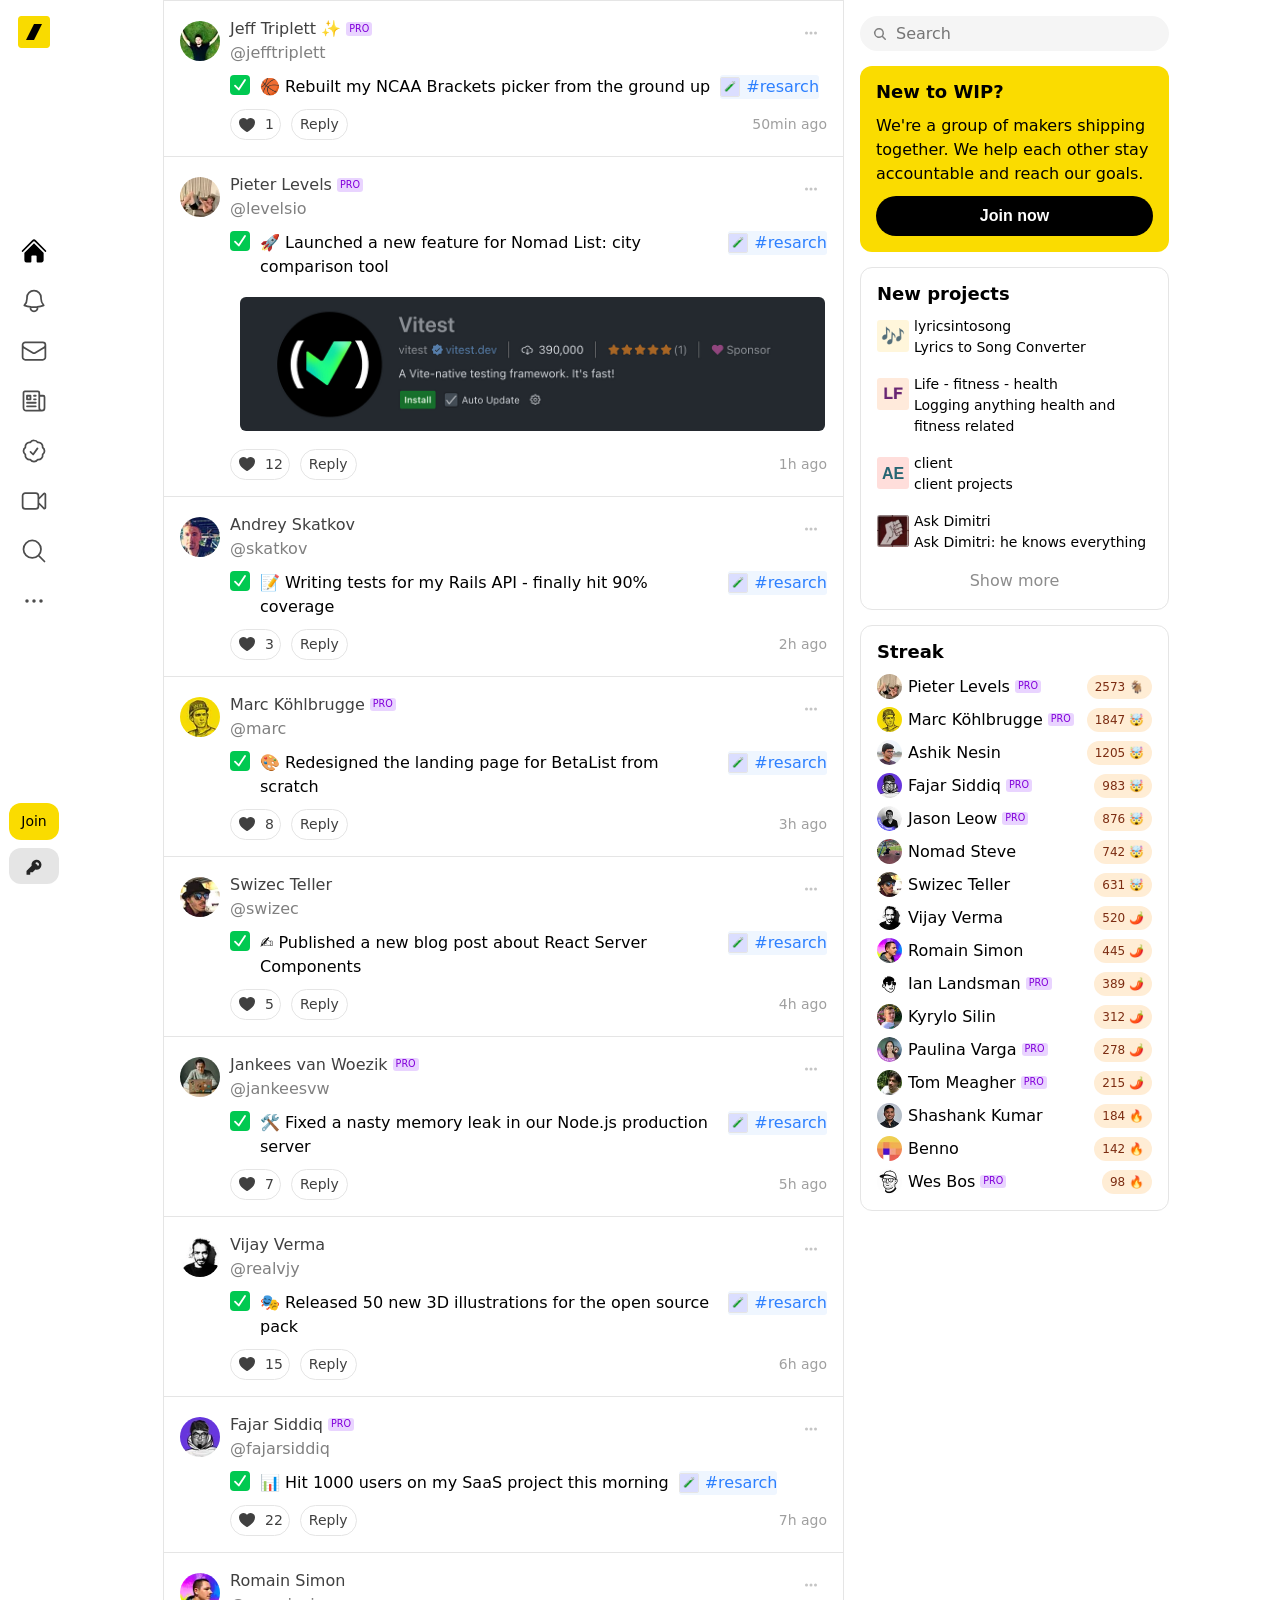
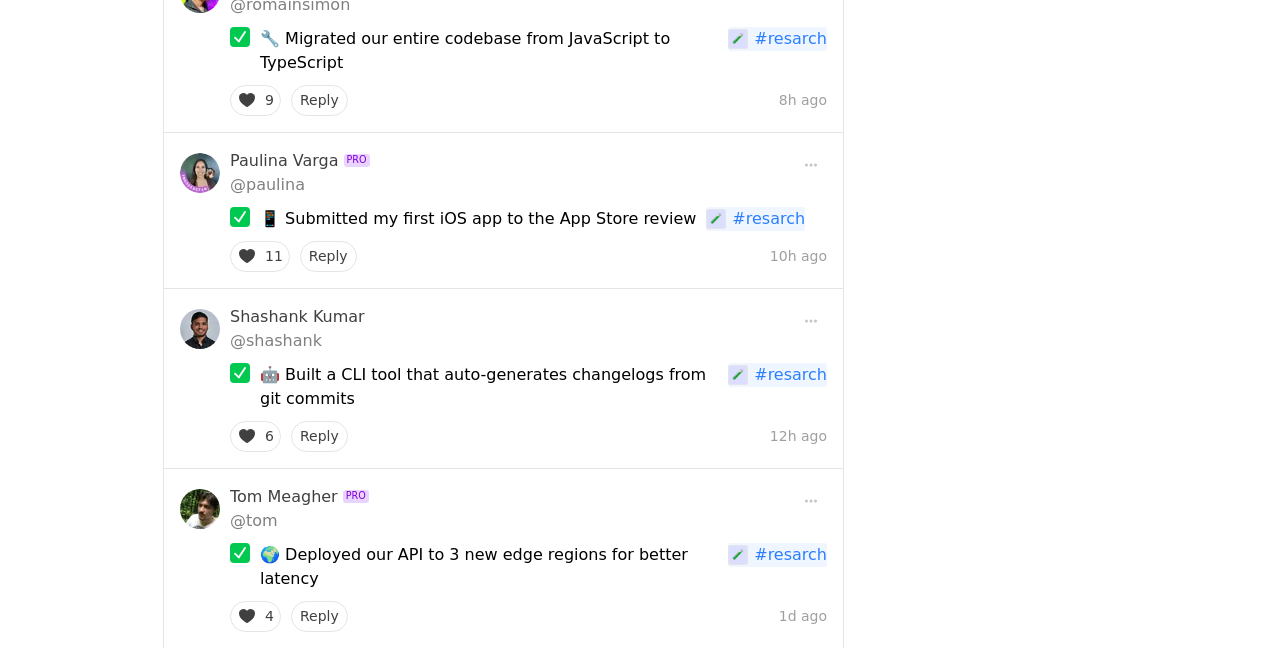
==== commit eebbbd34: "feat: Introduce new post filtering pages, implement profile hover card, and add payment method icons" ====
--- a/index.html
+++ b/index.html
@@ -146,6 +146,25 @@
                 <span class="lable">
                     <img class="btn-primary" src="/images/siences.png" alt="sinces">
                     <a href="#">#resarch</a>
+                    <div class="pf-hover">
+                        <div class="pf-hover-header">
+                            <img src="/images/siences.png" alt="sinces">
+                            <div class="follow-btn">
+                                Follow
+                            </div>
+                        </div>
+                        <div class="pf-hover-name">
+                            <div class="name">
+                              <span class="text-underline">Jeff Triplett ✨</span> <span class="pro-lable">PRO</span>
+                            </div>
+                            <div class="text-underline">
+                                @jefftriplett
+                            </div>
+                        </div>
+                        <div class="pf-hover-body">
+                            Jailbreaking life one step at a time dainelhemmati.com <span> <a href="#">BTC is a money laundering</a></span>
+                        </div>
+                    </div>
                 </span>
             </div>
         </div>
@@ -242,6 +261,25 @@
                 <span class="lable">
                     <img class="btn-primary" src="/images/siences.png" alt="sinces">
                     <a href="#">#resarch</a>
+                    <div class="pf-hover">
+                        <div class="pf-hover-header">
+                            <img src="/images/siences.png" alt="sinces">
+                            <div class="follow-btn">
+                                Follow
+                            </div>
+                        </div>
+                        <div class="pf-hover-name">
+                            <div class="name">
+                              <span class="text-underline">Jeff Triplett ✨</span> <span class="pro-lable">PRO</span>
+                            </div>
+                            <div class="text-underline">
+                                @jefftriplett
+                            </div>
+                        </div>
+                        <div class="pf-hover-body">
+                            Jailbreaking life one step at a time dainelhemmati.com <span> <a href="#">BTC is a money laundering</a></span>
+                        </div>
+                    </div>
                 </span>
             </div>
         </div>
@@ -341,6 +379,25 @@
                 <span class="lable">
                     <img class="btn-primary" src="/images/siences.png" alt="sinces">
                     <a href="#">#resarch</a>
+                    <div class="pf-hover">
+                        <div class="pf-hover-header">
+                            <img src="/images/siences.png" alt="sinces">
+                            <div class="follow-btn">
+                                Follow
+                            </div>
+                        </div>
+                        <div class="pf-hover-name">
+                            <div class="name">
+                              <span class="text-underline">Jeff Triplett ✨</span> <span class="pro-lable">PRO</span>
+                            </div>
+                            <div class="text-underline">
+                                @jefftriplett
+                            </div>
+                        </div>
+                        <div class="pf-hover-body">
+                            Jailbreaking life one step at a time dainelhemmati.com <span> <a href="#">BTC is a money laundering</a></span>
+                        </div>
+                    </div>
                 </span>
             </div>
         </div>
@@ -437,6 +494,25 @@
                 <span class="lable">
                     <img class="btn-primary" src="/images/siences.png" alt="sinces">
                     <a href="#">#resarch</a>
+                    <div class="pf-hover">
+                        <div class="pf-hover-header">
+                            <img src="/images/siences.png" alt="sinces">
+                            <div class="follow-btn">
+                                Follow
+                            </div>
+                        </div>
+                        <div class="pf-hover-name">
+                            <div class="name">
+                              <span class="text-underline">Jeff Triplett ✨</span> <span class="pro-lable">PRO</span>
+                            </div>
+                            <div class="text-underline">
+                                @jefftriplett
+                            </div>
+                        </div>
+                        <div class="pf-hover-body">
+                            Jailbreaking life one step at a time dainelhemmati.com <span> <a href="#">BTC is a money laundering</a></span>
+                        </div>
+                    </div>
                 </span>
             </div>
         </div>
@@ -533,6 +609,25 @@
                 <span class="lable">
                     <img class="btn-primary" src="/images/siences.png" alt="sinces">
                     <a href="#">#resarch</a>
+                    <div class="pf-hover">
+                        <div class="pf-hover-header">
+                            <img src="/images/siences.png" alt="sinces">
+                            <div class="follow-btn">
+                                Follow
+                            </div>
+                        </div>
+                        <div class="pf-hover-name">
+                            <div class="name">
+                              <span class="text-underline">Jeff Triplett ✨</span> <span class="pro-lable">PRO</span>
+                            </div>
+                            <div class="text-underline">
+                                @jefftriplett
+                            </div>
+                        </div>
+                        <div class="pf-hover-body">
+                            Jailbreaking life one step at a time dainelhemmati.com <span> <a href="#">BTC is a money laundering</a></span>
+                        </div>
+                    </div>
                 </span>
             </div>
         </div>
@@ -629,6 +724,25 @@
                 <span class="lable">
                     <img class="btn-primary" src="/images/siences.png" alt="sinces">
                     <a href="#">#resarch</a>
+                    <div class="pf-hover">
+                        <div class="pf-hover-header">
+                            <img src="/images/siences.png" alt="sinces">
+                            <div class="follow-btn">
+                                Follow
+                            </div>
+                        </div>
+                        <div class="pf-hover-name">
+                            <div class="name">
+                              <span class="text-underline">Jeff Triplett ✨</span> <span class="pro-lable">PRO</span>
+                            </div>
+                            <div class="text-underline">
+                                @jefftriplett
+                            </div>
+                        </div>
+                        <div class="pf-hover-body">
+                            Jailbreaking life one step at a time dainelhemmati.com <span> <a href="#">BTC is a money laundering</a></span>
+                        </div>
+                    </div>
                 </span>
             </div>
         </div>
@@ -725,6 +839,25 @@
                 <span class="lable">
                     <img class="btn-primary" src="/images/siences.png" alt="sinces">
                     <a href="#">#resarch</a>
+                    <div class="pf-hover">
+                        <div class="pf-hover-header">
+                            <img src="/images/siences.png" alt="sinces">
+                            <div class="follow-btn">
+                                Follow
+                            </div>
+                        </div>
+                        <div class="pf-hover-name">
+                            <div class="name">
+                              <span class="text-underline">Jeff Triplett ✨</span> <span class="pro-lable">PRO</span>
+                            </div>
+                            <div class="text-underline">
+                                @jefftriplett
+                            </div>
+                        </div>
+                        <div class="pf-hover-body">
+                            Jailbreaking life one step at a time dainelhemmati.com <span> <a href="#">BTC is a money laundering</a></span>
+                        </div>
+                    </div>
                 </span>
             </div>
         </div>
@@ -822,6 +955,25 @@
                 <span class="lable">
                     <img class="btn-primary" src="/images/siences.png" alt="sinces">
                     <a href="#">#resarch</a>
+                    <div class="pf-hover">
+                        <div class="pf-hover-header">
+                            <img src="/images/siences.png" alt="sinces">
+                            <div class="follow-btn">
+                                Follow
+                            </div>
+                        </div>
+                        <div class="pf-hover-name">
+                            <div class="name">
+                              <span class="text-underline">Jeff Triplett ✨</span> <span class="pro-lable">PRO</span>
+                            </div>
+                            <div class="text-underline">
+                                @jefftriplett
+                            </div>
+                        </div>
+                        <div class="pf-hover-body">
+                            Jailbreaking life one step at a time dainelhemmati.com <span> <a href="#">BTC is a money laundering</a></span>
+                        </div>
+                    </div>
                 </span>
             </div>
         </div>
@@ -918,6 +1070,25 @@
                 <span class="lable">
                     <img class="btn-primary" src="/images/siences.png" alt="sinces">
                     <a href="#">#resarch</a>
+                    <div class="pf-hover">
+                        <div class="pf-hover-header">
+                            <img src="/images/siences.png" alt="sinces">
+                            <div class="follow-btn">
+                                Follow
+                            </div>
+                        </div>
+                        <div class="pf-hover-name">
+                            <div class="name">
+                              <span class="text-underline">Jeff Triplett ✨</span> <span class="pro-lable">PRO</span>
+                            </div>
+                            <div class="text-underline">
+                                @jefftriplett
+                            </div>
+                        </div>
+                        <div class="pf-hover-body">
+                            Jailbreaking life one step at a time dainelhemmati.com <span> <a href="#">BTC is a money laundering</a></span>
+                        </div>
+                    </div>
                 </span>
             </div>
         </div>
@@ -1015,6 +1186,25 @@
                 <span class="lable">
                     <img class="btn-primary" src="/images/siences.png" alt="sinces">
                     <a href="#">#resarch</a>
+                    <div class="pf-hover">
+                        <div class="pf-hover-header">
+                            <img src="/images/siences.png" alt="sinces">
+                            <div class="follow-btn">
+                                Follow
+                            </div>
+                        </div>
+                        <div class="pf-hover-name">
+                            <div class="name">
+                              <span class="text-underline">Jeff Triplett ✨</span> <span class="pro-lable">PRO</span>
+                            </div>
+                            <div class="text-underline">
+                                @jefftriplett
+                            </div>
+                        </div>
+                        <div class="pf-hover-body">
+                            Jailbreaking life one step at a time dainelhemmati.com <span> <a href="#">BTC is a money laundering</a></span>
+                        </div>
+                    </div>
                 </span>
             </div>
         </div>
@@ -1111,6 +1301,25 @@
                 <span class="lable">
                     <img class="btn-primary" src="/images/siences.png" alt="sinces">
                     <a href="#">#resarch</a>
+                    <div class="pf-hover">
+                        <div class="pf-hover-header">
+                            <img src="/images/siences.png" alt="sinces">
+                            <div class="follow-btn">
+                                Follow
+                            </div>
+                        </div>
+                        <div class="pf-hover-name">
+                            <div class="name">
+                              <span class="text-underline">Jeff Triplett ✨</span> <span class="pro-lable">PRO</span>
+                            </div>
+                            <div class="text-underline">
+                                @jefftriplett
+                            </div>
+                        </div>
+                        <div class="pf-hover-body">
+                            Jailbreaking life one step at a time dainelhemmati.com <span> <a href="#">BTC is a money laundering</a></span>
+                        </div>
+                    </div>
                 </span>
             </div>
         </div>
@@ -1207,6 +1416,25 @@
                 <span class="lable">
                     <img class="btn-primary" src="/images/siences.png" alt="sinces">
                     <a href="#">#resarch</a>
+                    <div class="pf-hover">
+                        <div class="pf-hover-header">
+                            <img src="/images/siences.png" alt="sinces">
+                            <div class="follow-btn">
+                                Follow
+                            </div>
+                        </div>
+                        <div class="pf-hover-name">
+                            <div class="name">
+                              <span class="text-underline">Jeff Triplett ✨</span> <span class="pro-lable">PRO</span>
+                            </div>
+                            <div class="text-underline">
+                                @jefftriplett
+                            </div>
+                        </div>
+                        <div class="pf-hover-body">
+                            Jailbreaking life one step at a time dainelhemmati.com <span> <a href="#">BTC is a money laundering</a></span>
+                        </div>
+                    </div>
                 </span>
             </div>
         </div>
--- a/css/styles.css
+++ b/css/styles.css
@@ -359,15 +359,22 @@
 }
 
 .name{
+  display: flex;
+  gap: 5px;
+  flex-direction: row;
+  align-items: center;
   font-weight: 500;
   font-size: 16px;
 }
 
 .pro-lable {
   padding: 2px 3px 2px 3px;
-  display: inline-flex;
+  height: 13.59px;
+  display: flex;
+  align-items: center;
+  justify-content: center;
   font-size: 9.6px;
-  border-radius: 6px;
+  border-radius: 3px;
   background-color: oklch(0.902 0.063 306.703);
   color:  oklch(0.496 0.265 301.924);
 }
@@ -455,7 +462,8 @@
   align-items: stretch;
 }
 
-.post-text img{
+.post-text > img,
+.post-text .lable > img {
   width: 20px;
   height: 20px;
   border-radius: 2px;
@@ -494,10 +502,29 @@
   justify-content: center;
   align-items: center;
   border-radius: 3px;
+  position: relative;
 }
 
 .lable a {
   color: inherit;
+}
+
+.lable .pf-hover {
+  color: var(--color-text-primary);
+  font-size: var(--font-size-base);
+  font-weight: normal;
+  top: 30px;
+}
+
+.lable .pf-hover::before {
+  top: -10px;
+  height: 10px;
+}
+
+.lable:hover .pf-hover,
+.lable .pf-hover:hover {
+  display: flex;
+  flex-direction: column;
 }
 
 .verify svg {
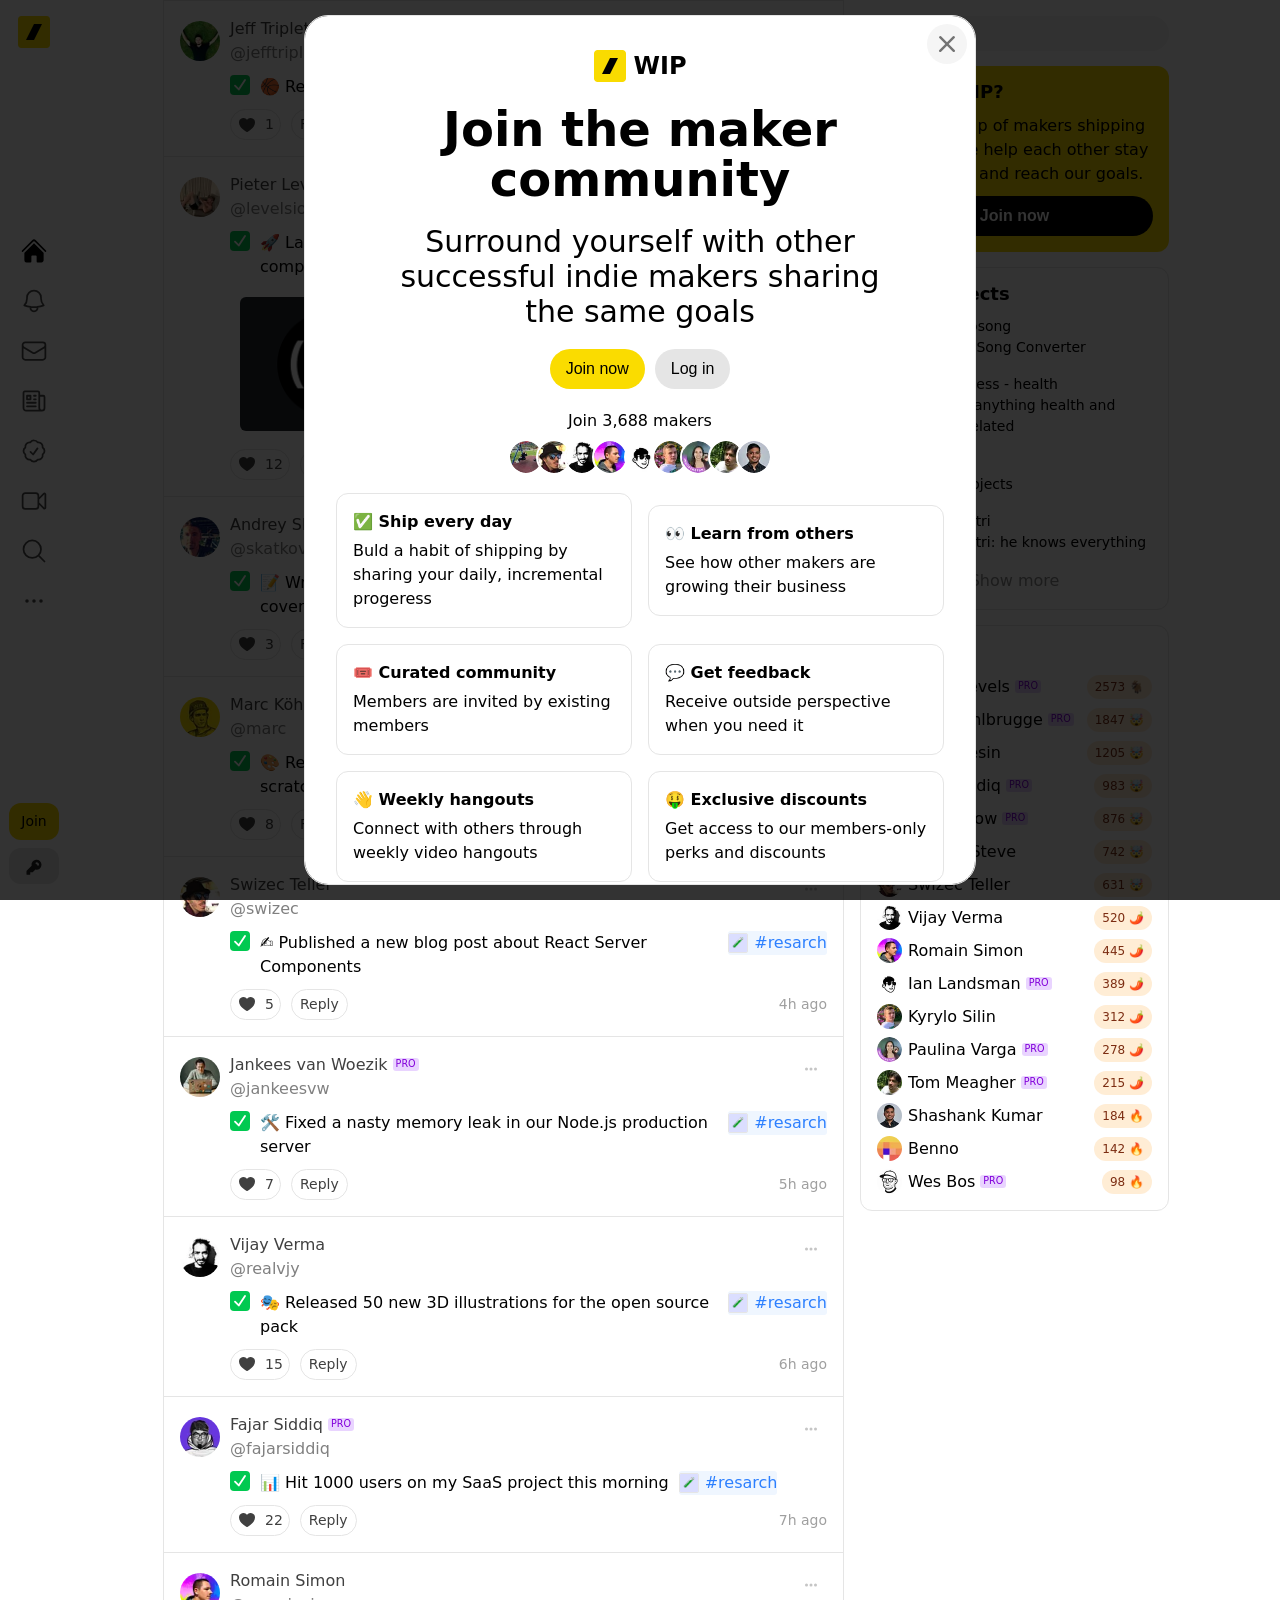
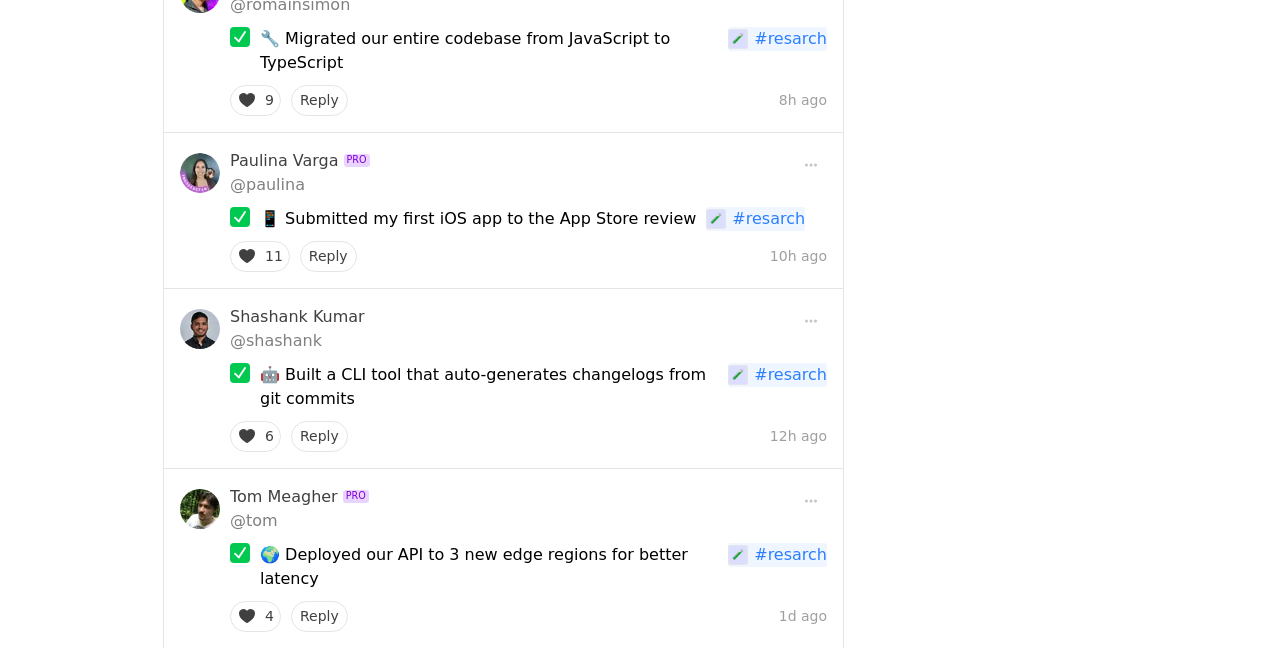
==== commit 784552b2: "feat: Redesign the member pop-up with enhanced styling, new content sections, a close button, update" ====
--- a/index.html
+++ b/index.html
@@ -1712,6 +1712,11 @@
     </div>
     <div class="pop-up-background">
         <div class="pop-up">
+             <div class="pop-up-close-btn">
+                        <svg xmlns="http://www.w3.org/2000/svg" viewBox="0 0 20 20" fill="currentColor" aria-hidden="true" data-slot="icon" class="size-8">
+  <path d="M6.28 5.22a.75.75 0 0 0-1.06 1.06L8.94 10l-3.72 3.72a.75.75 0 1 0 1.06 1.06L10 11.06l3.72 3.72a.75.75 0 1 0 1.06-1.06L11.06 10l3.72-3.72a.75.75 0 0 0-1.06-1.06L10 8.94 6.28 5.22Z"></path>
+</svg>
+                    </div>
             <div class="pop-logo-header">
                 <img src="images/wip-logo.svg" alt="wip">
                 <span>WIP</span>
@@ -1723,19 +1728,22 @@
                 <p>Surround yourself with other successful indie makers sharing the same goals</p>
             </div>
             <div class="pop-logo-btns">
-                <button class="btn-primary">Join now</button>
-                <button class="btn-secondary">Log in</button>
+                <button class="join-btn">Join now</button>
+                <button class="login-btn ">Log in</button>
             </div>
             <div class="member-info">
                 <p>Join 3,688 makers</p>
                 <span class="member-info-img">
-                    <img src="images/benno-50.png" alt="profile">
-                    <img src="images/benno-50.png" alt="profile">
-                    <img src="images/benno-50.png" alt="profile">
-                    <img src="images/benno-50.png" alt="profile">
-                    <img src="images/benno-50.png" alt="profile">
-                    <img src="images/benno-50.png" alt="profile">
-                    <img src="images/benno-50.png" alt="profile">
+                    <img src="images/Nomadsteve-50.png" alt="profile">
+                    <img src="images/swizec-50.png" alt="profile">
+                    <img src="images/realvjy-50.png" alt="profile">
+                    <img src="images/romainsimon-50.png" alt="profile">
+                    <img src="images/ian-50.png" alt="profile">
+                    <img src="images/kyrylo-50.png" alt="profile">
+                    <img src="images/Paulina-50.png" alt="profile">
+                    <img src="images/Tom-50.png" alt="profile">
+                    <img src="images/shashank-50.png" alt="profile">
+
                 </span>
             </div>
             <div class="pop-ups-boxs">
@@ -1745,6 +1753,36 @@
                         <p>Buld a habit of shipping by sharing your daily, incremental progeress</p>
                     </div>
                 </div>
+                 <div class="pop-up-box">
+                    <div class="pop-up-box-header">
+                        <h4>👀 Learn from others</h4>
+                        <p>See how other makers are growing their business</p>
+                    </div>
+                </div>
+                <div class="pop-up-box">
+                    <div class="pop-up-box-header">
+                        <h4>🎟️ Curated community</h4>
+                        <p>Members are invited by existing members</p>
+                    </div>
+                </div>
+                <div class="pop-up-box">
+                    <div class="pop-up-box-header">
+                        <h4>💬 Get feedback</h4>
+                        <p>Receive outside perspective when you need it</p>
+                    </div>
+                </div>
+                <div class="pop-up-box">
+                    <div class="pop-up-box-header">
+                        <h4>👋 Weekly hangouts</h4>
+                        <p>Connect with others through weekly video hangouts</p>
+                    </div>
+                </div>
+                <div class="pop-up-box">
+                    <div class="pop-up-box-header">
+                        <h4>🤑 Exclusive discounts</h4>
+                        <p>Get access to our members-only perks and discounts</p>
+                    </div>
+                </div>
             </div>
         </div>
     </div>
--- a/css/styles.css
+++ b/css/styles.css
@@ -775,7 +775,6 @@
 }
 
 .pop-up-background {
-  display: none;
   position: fixed;
   inset: 0;
   background-color: rgba(0, 0, 0, 0.8);
@@ -783,21 +782,51 @@
 }
 
 .pop-up {
-  display: flex;
+  position: relative;
+  width: 672px;
+  height: 870px;
+  display: flex;
+  align-items: center;
   flex-direction: column;
   gap: 20px;
   position: fixed;
   top: 50%;
   left: 50%;
+  max-height: 99vh;
   transform: translate(-50%, -50%);
-  width: 330px;
+  overflow: auto;
   background-color: var(--color-white);
   border: 1px solid var(--color-border);
-  border-radius: 12px;
+  border-radius: 24px;
   padding: 32px 32px 40px 32px;
 }
 
+.pop-up-close-btn {
+  position: absolute;
+  border-radius: 50%;
+  top: 8px;
+  right: 8px;
+  width: 40px;
+  height: 40px;
+  display: flex;
+  align-items: center;
+  justify-content: center;
+  cursor: pointer;
+  background-color:oklch(97% 0 0);
+}
+
+.pop-up-close-btn:hover{
+background-color: oklch(92.2% 0 0);
+}
+
+.pop-up-close-btn svg {
+  width: 32px;
+  height: 32px;
+  color: oklch(55.6% 0 0);
+}
+
 .pop-logo-header {
+  font-size: 24px;
   display: flex;
   flex-direction: row;
   align-items: center;
@@ -812,20 +841,27 @@
 }
 
 .pop-logo-header span {
-  font-size: 21px;
-  font-weight: 700;
+  font-size: 24px;
+  font-weight: 800;
 }
 
 .pop-logo-title {
+  display: flex;
+  flex-direction: column;
+  align-items: center;
+  line-height: 50px;
+}
+
+.pop-logo-title h3 {
+  width: 512px;
+  font-weight: 800;
+  font-size: 48px;
   text-align: center;
-  line-height: 35px;
-}
-
-.pop-logo-title h3 {
-  font-size: 48px;
 }
 
 .pop-logo-body{
+  width: 512px;
+  justify-content: center;
   font-size: 30px;
   text-align: center;
   display: flex;
@@ -833,6 +869,13 @@
   gap: 10px;
 }
 
+.pop-logo-body p {
+  display: flex;
+  font-weight: 300;
+  line-height: 35px;
+  align-items: center;
+}
+
 .pop-logo-btns {
   display: flex;
   flex-direction: row;
@@ -841,10 +884,35 @@
   align-items: center;
 }
 
+.pop-logo-btns button {
+  cursor: pointer;
+  padding: 8px 16px;
+  height: 40px;
+  font-size: 16px;
+  border: none;
+  border-radius: var(--border-radius-pill);
+}
+
+.join-btn {
+  background-color: var(--color-primary);
+}
+
+.join-btn:hover {
+filter: brightness(0.9);
+}
+
+.login-btn {
+  background-color: oklch(92.2% 0 0);
+}
+
+.login-btn:hover {
+filter: brightness(0.9);
+}
+
 .member-info {
   display: flex;
   flex-direction: column;
-  gap: 10px;
+  gap: 8px;
   text-align: center;
 }
 
@@ -856,9 +924,66 @@
 }
 
 .member-info-img img {
-  width: 30px;
-  height: 30px;
+  width: 32px;
+  height: 32px;
   border-radius: 50%; 
+  outline: 2px solid var(--btn-primary-bg);
+}
+
+.member-info-img img:nth-child(2) {
+  margin-left: -4px;
+}
+
+.member-info-img img:nth-child(3) {
+  margin-left: -4px;
+}
+
+.member-info-img img:nth-child(4) {
+  margin-left: -4px;
+}
+
+.member-info-img img:nth-child(4) {
+  margin-left: -4px;
+}
+
+.member-info-img img:nth-child(6) {
+  margin-left: -4px;
+}
+
+.member-info-img img:nth-child(7) {
+    margin-left: -4px;
+}
+
+.member-info-img img:nth-child(8) {
+    margin-left: -4px;
+}
+
+.member-info-img img:nth-child(9) {
+    margin-left: -4px;
+}
+
+.pop-ups-boxs {
+  width: 608px;
+  display: flex;
+  align-items: center;
+  gap: 16px;
+  justify-content: space-between;
+  flex-direction: row;
+  flex-wrap: wrap;
+}
+
+.pop-up-box {
+  width: 296px;
+}
+
+.pop-up-box-header {
+  display: flex;
+  flex-direction: column;
+  align-items: flex-start;
+  padding: 16px;
+  border: 1px solid var(--color-border);
+  border-radius: 12px;
+  gap: 5px;
 }
 
 .sidebar-invinsible {
@@ -869,11 +994,19 @@
   .right-side-bar {
     display: none;
   }
+  .post-contents {
+    width: 100%;
+  }
 }
 @media (max-width: 639px) {
   .sidebar {
     display: none;
   }
+
+  .post-contents {
+    width: 100%;
+  }
+
   .btn-nav {
     display: flex;
     flex-direction: row;
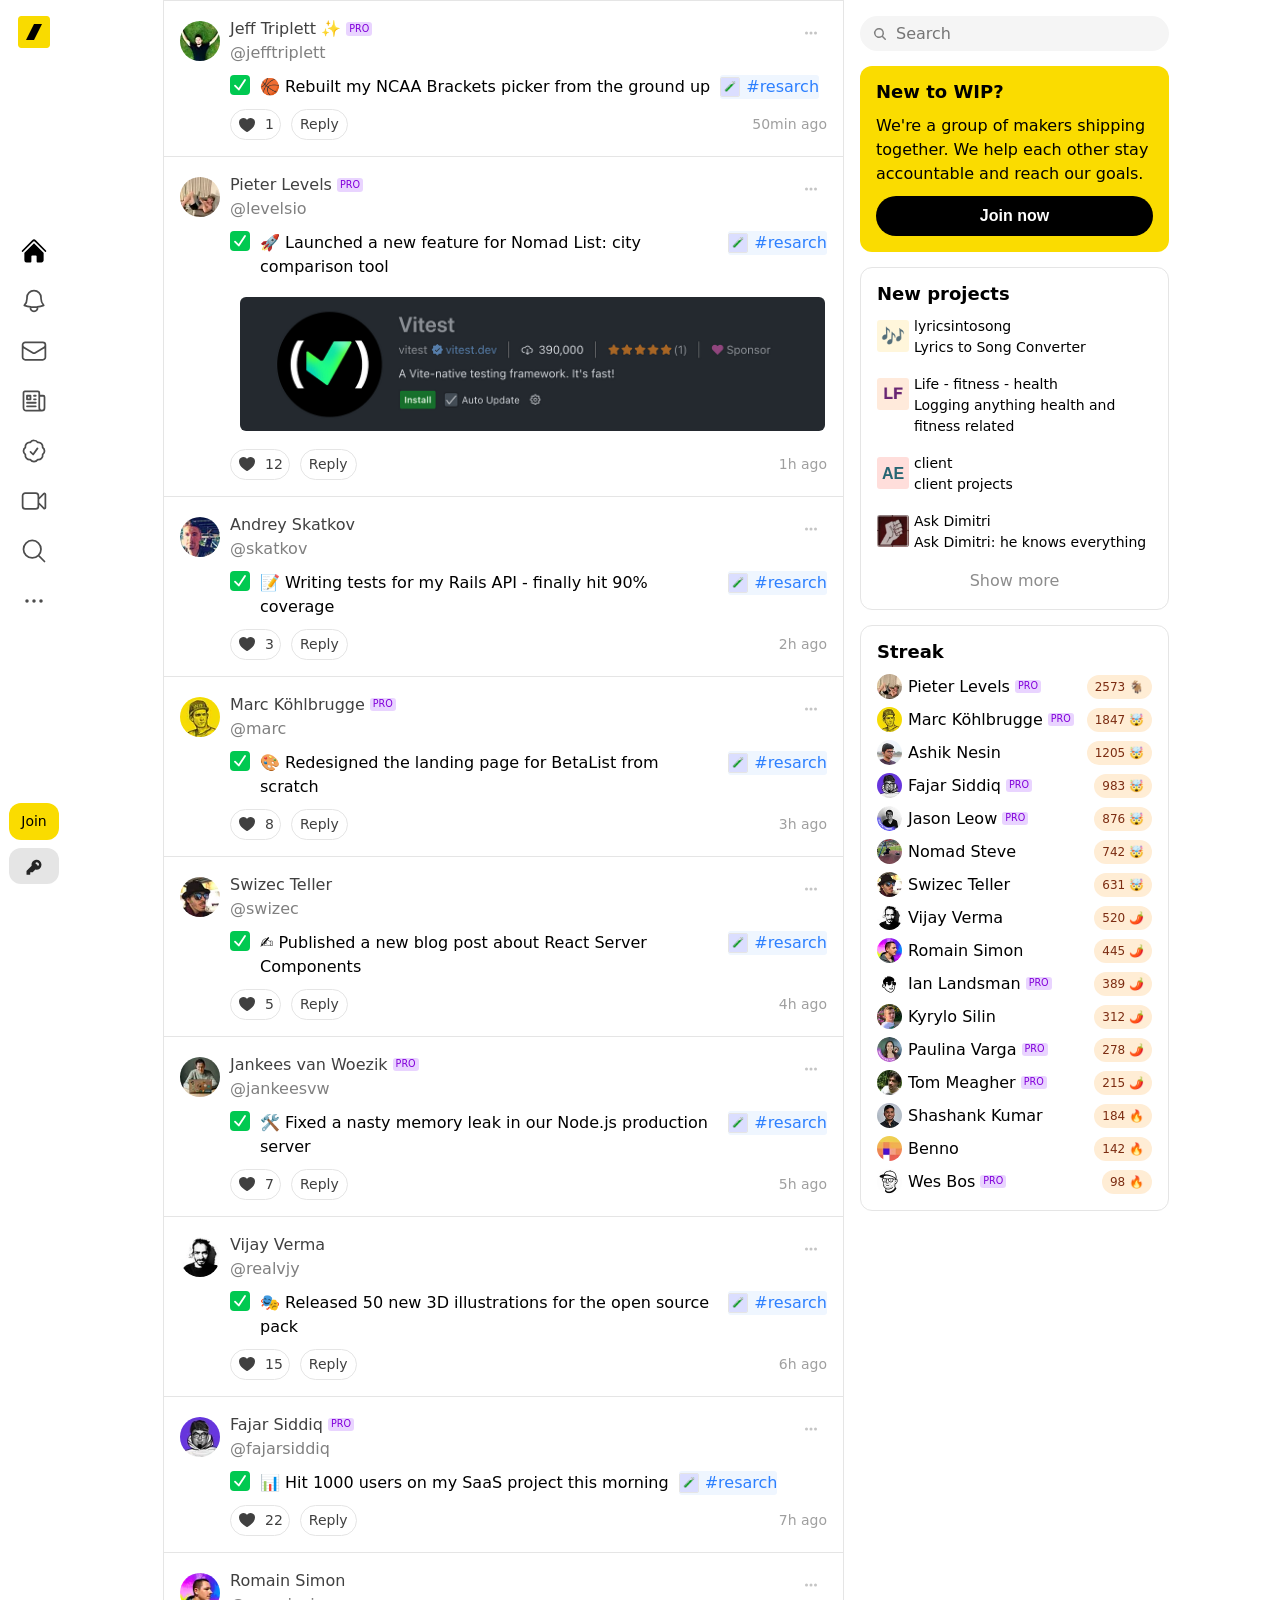
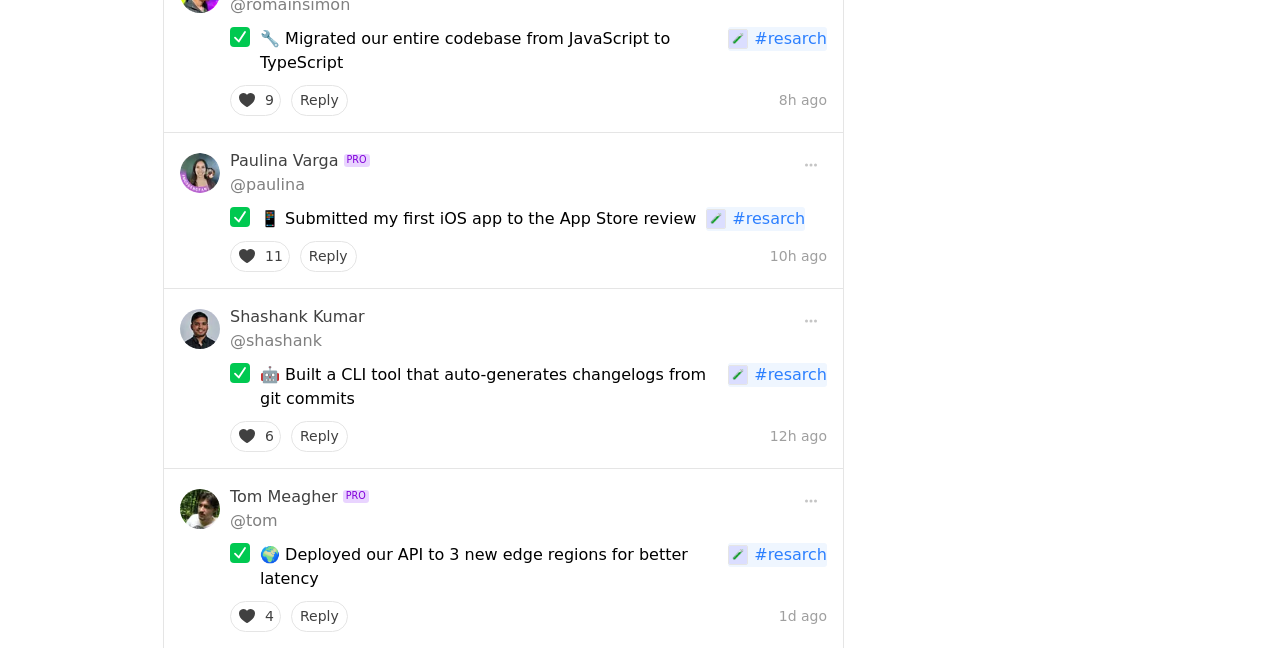
==== commit 167583dd: "feat: Remove video and task pages, and update pop-up styling to be hidden by default and responsive." ====
--- a/index.html
+++ b/index.html
@@ -1,5 +1,6 @@
 <!DOCTYPE html>
 <html lang="en">
+
 <head>
     <meta charset="UTF-8">
     <meta name="viewport" content="width=device-width, initial-scale=1.0">
@@ -7,1716 +8,2235 @@
     <link rel="icon" href="images/wip-logo.svg">
     <link rel="stylesheet" href="css/styles.css">
 </head>
+
 <body>
     <div class="main-container">
-    <div class="sidebar">
-        <div class="logo">
-           <a href="index.html"> <img src="images/wip-logo.svg" alt="Logo"></a>
-        </div> 
-        <div class="side-nav">
-            <div class="side-nav-btn">
-                <a href="index.html" class="home hover-btn btn-active">
-                    <svg xmlns="http://www.w3.org/2000/svg" viewBox="0 0 24 24" fill="currentColor" aria-hidden="true" data-slot="icon">
-                        <path d="M11.47 3.841a.75.75 0 0 1 1.06 0l8.69 8.69a.75.75 0 1 0 1.06-1.061l-8.689-8.69a2.25 2.25 0 0 0-3.182 0l-8.69 8.69a.75.75 0 1 0 1.061 1.06l8.69-8.689Z"></path>
-                        <path d="m12 5.432 8.159 8.159c.03.03.06.058.091.086v6.198c0 1.035-.84 1.875-1.875 1.875H15a.75.75 0 0 1-.75-.75v-4.5a.75.75 0 0 0-.75-.75h-3a.75.75 0 0 0-.75.75V21a.75.75 0 0 1-.75.75H5.625a1.875 1.875 0 0 1-1.875-1.875v-6.198a2.29 2.29 0 0 0 .091-.086L12 5.432Z"></path>
+        <!--side-bar-->
+        <div class="sidebar">
+            <div class="logo">
+                <a href="index.html"> <img src="images/wip-logo.svg" alt="Logo"></a>
+            </div>
+            <div class="side-nav">
+                <div class="side-nav-btn">
+                    <a href="index.html" class="home hover-btn btn-active">
+                        <svg xmlns="http://www.w3.org/2000/svg" viewBox="0 0 24 24" fill="currentColor"
+                            aria-hidden="true" data-slot="icon">
+                            <path
+                                d="M11.47 3.841a.75.75 0 0 1 1.06 0l8.69 8.69a.75.75 0 1 0 1.06-1.061l-8.689-8.69a2.25 2.25 0 0 0-3.182 0l-8.69 8.69a.75.75 0 1 0 1.061 1.06l8.69-8.689Z">
+                            </path>
+                            <path
+                                d="m12 5.432 8.159 8.159c.03.03.06.058.091.086v6.198c0 1.035-.84 1.875-1.875 1.875H15a.75.75 0 0 1-.75-.75v-4.5a.75.75 0 0 0-.75-.75h-3a.75.75 0 0 0-.75.75V21a.75.75 0 0 1-.75.75H5.625a1.875 1.875 0 0 1-1.875-1.875v-6.198a2.29 2.29 0 0 0 .091-.086L12 5.432Z">
+                            </path>
+                        </svg>
+                    </a>
+                    <a href="pages/login.html" class="notifications hover-btn btn-not-active">
+                        <svg xmlns="http://www.w3.org/2000/svg" fill="none" viewBox="0 0 24 24" stroke-width="1.5"
+                            stroke="currentColor" aria-hidden="true" data-slot="icon"
+                            class="size-7 group-data-current-page:hidden">
+                            <path stroke-linecap="round" stroke-linejoin="round"
+                                d="M14.857 17.082a23.848 23.848 0 0 0 5.454-1.31A8.967 8.967 0 0 1 18 9.75V9A6 6 0 0 0 6 9v.75a8.967 8.967 0 0 1-2.312 6.022c1.733.64 3.56 1.085 5.455 1.31m5.714 0a24.255 24.255 0 0 1-5.714 0m5.714 0a3 3 0 1 1-5.714 0">
+                            </path>
+                        </svg>
+                    </a>
+                    <a href="pages/login.html" class="email hover-btn btn-not-active">
+                        <svg xmlns="http://www.w3.org/2000/svg" fill="none" viewBox="0 0 24 24" stroke-width="1.5"
+                            stroke="currentColor" aria-hidden="true" data-slot="icon">
+                            <path stroke-linecap="round" stroke-linejoin="round"
+                                d="M21.75 6.75v10.5a2.25 2.25 0 0 1-2.25 2.25h-15a2.25 2.25 0 0 1-2.25-2.25V6.75m19.5 0A2.25 2.25 0 0 0 19.5 4.5h-15a2.25 2.25 0 0 0-2.25 2.25m19.5 0v.243a2.25 2.25 0 0 1-1.07 1.916l-7.5 4.615a2.25 2.25 0 0 1-2.36 0L3.32 8.91a2.25 2.25 0 0 1-1.07-1.916V6.75">
+                            </path>
+                        </svg>
+                    </a>
+                    <a href="pages/post.html" class="posts hover-btn btn-not-active">
+                        <svg xmlns="http://www.w3.org/2000/svg" fill="none" viewBox="0 0 24 24" stroke-width="1.5"
+                            stroke="currentColor" aria-hidden="true" data-slot="icon">
+                            <path stroke-linecap="round" stroke-linejoin="round"
+                                d="M12 7.5h1.5m-1.5 3h1.5m-7.5 3h7.5m-7.5 3h7.5m3-9h3.375c.621 0 1.125.504 1.125 1.125V18a2.25 2.25 0 0 1-2.25 2.25M16.5 7.5V18a2.25 2.25 0 0 0 2.25 2.25M16.5 7.5V4.875c0-.621-.504-1.125-1.125-1.125H4.125C3.504 3.75 3 4.254 3 4.875V18a2.25 2.25 0 0 0 2.25 2.25h13.5M6 7.5h3v3H6v-3Z">
+                            </path>
+                        </svg>
+                    </a>
+                    <a href="pages/pro.html" class="pro hover-btn btn-not-active">
+                        <svg xmlns="http://www.w3.org/2000/svg" fill="none" viewBox="0 0 24 24" stroke-width="1.5"
+                            stroke="currentColor" aria-hidden="true" data-slot="icon">
+                            <path stroke-linecap="round" stroke-linejoin="round"
+                                d="M9 12.75 11.25 15 15 9.75M21 12c0 1.268-.63 2.39-1.593 3.068a3.745 3.745 0 0 1-1.043 3.296 3.745 3.745 0 0 1-3.296 1.043A3.745 3.745 0 0 1 12 21c-1.268 0-2.39-.63-3.068-1.593a3.746 3.746 0 0 1-3.296-1.043 3.745 3.745 0 0 1-1.043-3.296A3.745 3.745 0 0 1 3 12c0-1.268.63-2.39 1.593-3.068a3.745 3.745 0 0 1 1.043-3.296 3.746 3.746 0 0 1 3.296-1.043A3.746 3.746 0 0 1 12 3c1.268 0 2.39.63 3.068 1.593a3.746 3.746 0 0 1 3.296 1.043 3.746 3.746 0 0 1 1.043 3.296A3.745 3.745 0 0 1 21 12Z">
+                            </path>
+                        </svg>
+                    </a>
+                    <a href="pages/login.html" class="video hover-btn btn-not-active">
+                        <svg xmlns="http://www.w3.org/2000/svg" fill="none" viewBox="0 0 24 24" stroke-width="1.5"
+                            stroke="currentColor" aria-hidden="true" data-slot="icon">
+                            <path stroke-linecap="round" stroke-linejoin="round"
+                                d="m15.75 10.5 4.72-4.72a.75.75 0 0 1 1.28.53v11.38a.75.75 0 0 1-1.28.53l-4.72-4.72M4.5 18.75h9a2.25 2.25 0 0 0 2.25-2.25v-9a2.25 2.25 0 0 0-2.25-2.25h-9A2.25 2.25 0 0 0 2.25 7.5v9a2.25 2.25 0 0 0 2.25 2.25Z">
+                            </path>
+                        </svg>
+                    </a>
+                    <a href="pages/search.html" class="search hover-btn btn-not-active">
+                        <svg xmlns="http://www.w3.org/2000/svg" fill="none" viewBox="0 0 24 24" stroke-width="1.5"
+                            stroke="currentColor" aria-hidden="true" data-slot="icon">
+                            <path stroke-linecap="round" stroke-linejoin="round"
+                                d="m21 21-5.197-5.197m0 0A7.5 7.5 0 1 0 5.196 5.196a7.5 7.5 0 0 0 10.607 10.607Z">
+                            </path>
+                        </svg>
+                    </a>
+                    <a href="pages/more.html" class="three-do hover-btn btn-not-active">
+                        <svg xmlns="http://www.w3.org/2000/svg" fill="none" viewBox="0 0 24 24" stroke-width="1.5"
+                            stroke="currentColor" aria-hidden="true" data-slot="icon">
+                            <path stroke-linecap="round" stroke-linejoin="round"
+                                d="M6.75 12a.75.75 0 1 1-1.5 0 .75.75 0 0 1 1.5 0ZM12.75 12a.75.75 0 1 1-1.5 0 .75.75 0 0 1 1.5 0ZM18.75 12a.75.75 0 1 1-1.5 0 .75.75 0 0 1 1.5 0Z">
+                            </path>
+                        </svg>
+                    </a>
+                </div>
+            </div>
+            <div class="join-member">
+                <a href="pages/join.html" class="join">Join</a>
+                <a href="pages/login.html" class="acces-key">
+                    <svg xmlns="http://www.w3.org/2000/svg" viewBox="0 0 16 14" fill="currentColor" aria-hidden="true"
+                        data-slot="icon" class="size-7 group-data-current-page:hidden">
+                        <path fill-rule="evenodd"
+                            d="M14 6a4 4 0 0 1-4.899 3.899l-1.955 1.955a.5.5 0 0 1-.353.146H5v1.5a.5.5 0 0 1-.5.5h-2a.5.5 0 0 1-.5-.5v-2.293a.5.5 0 0 1 .146-.353l3.955-3.955A4 4 0 1 1 14 6Zm-4-2a.75.75 0 0 0 0 1.5.5.5 0 0 1 .5.5.75.75 0 0 0 1.5 0 2 2 0 0 0-2-2Z"
+                            clip-rule="evenodd"></path>
                     </svg>
                 </a>
-                <a href="pages/login.html" class="notifications hover-btn btn-not-active">
-                    <svg xmlns="http://www.w3.org/2000/svg" fill="none" viewBox="0 0 24 24" stroke-width="1.5" stroke="currentColor" aria-hidden="true" data-slot="icon" class="size-7 group-data-current-page:hidden">
-                        <path stroke-linecap="round" stroke-linejoin="round" d="M14.857 17.082a23.848 23.848 0 0 0 5.454-1.31A8.967 8.967 0 0 1 18 9.75V9A6 6 0 0 0 6 9v.75a8.967 8.967 0 0 1-2.312 6.022c1.733.64 3.56 1.085 5.455 1.31m5.714 0a24.255 24.255 0 0 1-5.714 0m5.714 0a3 3 0 1 1-5.714 0"></path>
-                    </svg>
-                </a>
-                <a href="pages/login.html" class="email hover-btn btn-not-active">
-                    <svg xmlns="http://www.w3.org/2000/svg" fill="none" viewBox="0 0 24 24" stroke-width="1.5" stroke="currentColor" aria-hidden="true" data-slot="icon">
-                        <path stroke-linecap="round" stroke-linejoin="round" d="M21.75 6.75v10.5a2.25 2.25 0 0 1-2.25 2.25h-15a2.25 2.25 0 0 1-2.25-2.25V6.75m19.5 0A2.25 2.25 0 0 0 19.5 4.5h-15a2.25 2.25 0 0 0-2.25 2.25m19.5 0v.243a2.25 2.25 0 0 1-1.07 1.916l-7.5 4.615a2.25 2.25 0 0 1-2.36 0L3.32 8.91a2.25 2.25 0 0 1-1.07-1.916V6.75"></path>
-                    </svg>
-                </a>
-                <a href="pages/post.html" class="posts hover-btn btn-not-active">
-                    <svg xmlns="http://www.w3.org/2000/svg" fill="none" viewBox="0 0 24 24" stroke-width="1.5" stroke="currentColor" aria-hidden="true" data-slot="icon">
-                        <path stroke-linecap="round" stroke-linejoin="round" d="M12 7.5h1.5m-1.5 3h1.5m-7.5 3h7.5m-7.5 3h7.5m3-9h3.375c.621 0 1.125.504 1.125 1.125V18a2.25 2.25 0 0 1-2.25 2.25M16.5 7.5V18a2.25 2.25 0 0 0 2.25 2.25M16.5 7.5V4.875c0-.621-.504-1.125-1.125-1.125H4.125C3.504 3.75 3 4.254 3 4.875V18a2.25 2.25 0 0 0 2.25 2.25h13.5M6 7.5h3v3H6v-3Z"></path>
-                    </svg>
-                </a>
-                <a href="pages/pro.html" class="pro hover-btn btn-not-active">
-                    <svg xmlns="http://www.w3.org/2000/svg" fill="none" viewBox="0 0 24 24" stroke-width="1.5" stroke="currentColor" aria-hidden="true" data-slot="icon">
-                        <path stroke-linecap="round" stroke-linejoin="round" d="M9 12.75 11.25 15 15 9.75M21 12c0 1.268-.63 2.39-1.593 3.068a3.745 3.745 0 0 1-1.043 3.296 3.745 3.745 0 0 1-3.296 1.043A3.745 3.745 0 0 1 12 21c-1.268 0-2.39-.63-3.068-1.593a3.746 3.746 0 0 1-3.296-1.043 3.745 3.745 0 0 1-1.043-3.296A3.745 3.745 0 0 1 3 12c0-1.268.63-2.39 1.593-3.068a3.745 3.745 0 0 1 1.043-3.296 3.746 3.746 0 0 1 3.296-1.043A3.746 3.746 0 0 1 12 3c1.268 0 2.39.63 3.068 1.593a3.746 3.746 0 0 1 3.296 1.043 3.746 3.746 0 0 1 1.043 3.296A3.745 3.745 0 0 1 21 12Z"></path>
-                    </svg>
-                </a>
-                <a href="pages/login.html" class="video hover-btn btn-not-active">
-                    <svg xmlns="http://www.w3.org/2000/svg" fill="none" viewBox="0 0 24 24" stroke-width="1.5" stroke="currentColor" aria-hidden="true" data-slot="icon">
-                        <path stroke-linecap="round" stroke-linejoin="round" d="m15.75 10.5 4.72-4.72a.75.75 0 0 1 1.28.53v11.38a.75.75 0 0 1-1.28.53l-4.72-4.72M4.5 18.75h9a2.25 2.25 0 0 0 2.25-2.25v-9a2.25 2.25 0 0 0-2.25-2.25h-9A2.25 2.25 0 0 0 2.25 7.5v9a2.25 2.25 0 0 0 2.25 2.25Z"></path>
-                    </svg>
-                </a>
-                <a href="pages/search.html" class="search hover-btn btn-not-active">
-                    <svg xmlns="http://www.w3.org/2000/svg" fill="none" viewBox="0 0 24 24" stroke-width="1.5" stroke="currentColor" aria-hidden="true" data-slot="icon">
-                        <path stroke-linecap="round" stroke-linejoin="round" d="m21 21-5.197-5.197m0 0A7.5 7.5 0 1 0 5.196 5.196a7.5 7.5 0 0 0 10.607 10.607Z"></path>
-                    </svg>
-                </a>
-                <a href="pages/more.html" class="three-do hover-btn btn-not-active">
-                    <svg xmlns="http://www.w3.org/2000/svg" fill="none" viewBox="0 0 24 24" stroke-width="1.5" stroke="currentColor" aria-hidden="true" data-slot="icon">
-                        <path stroke-linecap="round" stroke-linejoin="round" d="M6.75 12a.75.75 0 1 1-1.5 0 .75.75 0 0 1 1.5 0ZM12.75 12a.75.75 0 1 1-1.5 0 .75.75 0 0 1 1.5 0ZM18.75 12a.75.75 0 1 1-1.5 0 .75.75 0 0 1 1.5 0Z"></path>
-                    </svg>
-                </a>
-            </div> 
-        </div>
-        <div class="join-member">
-            <a href="pages/join.html" class="join">Join</a>
-            <a href="pages/login.html" class="acces-key">
-                <svg xmlns="http://www.w3.org/2000/svg" viewBox="0 0 16 14" fill="currentColor" aria-hidden="true" data-slot="icon" class="size-7 group-data-current-page:hidden">
-                    <path fill-rule="evenodd" d="M14 6a4 4 0 0 1-4.899 3.899l-1.955 1.955a.5.5 0 0 1-.353.146H5v1.5a.5.5 0 0 1-.5.5h-2a.5.5 0 0 1-.5-.5v-2.293a.5.5 0 0 1 .146-.353l3.955-3.955A4 4 0 1 1 14 6Zm-4-2a.75.75 0 0 0 0 1.5.5.5 0 0 1 .5.5.75.75 0 0 0 1.5 0 2 2 0 0 0-2-2Z" clip-rule="evenodd"></path>
-                </svg>
-            </a>
-        </div>
-    </div>
-    <div class="main">
-<div class="post-contents">
-    <div class="post btn-primary hover-btn">
-        <div class="post-header">
-            <div class="profile-content">
-            <div class="profil">
-                <img src="images/AndreyAzimov-50.png" alt="Logo">
-            </div>
-            <div class="pf-hover">
-                <div class="pf-hover-header">   
-                    <img src="images/augis-50.png" alt="profile">
-                    <div class="follow-btn">
-                        Follow
-                    </div>
-                </div>  
-                <div class="pf-hover-name">
-                    <div class="name">
-                      <span class="text-underline">Jeff Triplett ✨</span> <span class="pro-lable">PRO</span>
-                    </div>
-                    <div class="text-underline">
-                        @jefftriplett
-                    </div>
-                </div>
-                <div class="pf-hover-body">
-                    Jailbreaking life one step at a time dainelhemmati.com <span> <a href="#">BTC is a money laundering</a></span>
-                </div>
-            </div>
-            <div class="name-bio">
-                <div class="name">
-                    Jeff Triplett ✨ <span class="pro-lable">PRO</span>
-                </div>
-                <div class="bio">
-                    @jefftriplett
-                </div>
-            </div>
-            </div>
-             <span class="three-dot-post"><svg xmlns="http://www.w3.org/2000/svg" viewBox="0 0 16 16" fill="currentColor" aria-hidden="true" data-slot="icon" width="16" height="16">
-  <path d="M2 8a1.5 1.5 0 1 1 3 0 1.5 1.5 0 0 1-3 0ZM6.5 8a1.5 1.5 0 1 1 3 0 1.5 1.5 0 0 1-3 0ZM12.5 6.5a1.5 1.5 0 1 0 0 3 1.5 1.5 0 0 0 0-3Z"></path>
-</svg>
-<div class="three-dot-click">
-    <div class="mute hover-btn">
-        <svg xmlns="http://www.w3.org/2000/svg" viewBox="0 0 16 16" fill="currentColor" aria-hidden="true" data-slot="icon" class="w-4 h-4">
-  <path d="M7.557 2.066A.75.75 0 0 1 8 2.75v10.5a.75.75 0 0 1-1.248.56L3.59 11H2a1 1 0 0 1-1-1V6a1 1 0 0 1 1-1h1.59l3.162-2.81a.75.75 0 0 1 .805-.124ZM12.95 3.05a.75.75 0 1 0-1.06 1.06 5.5 5.5 0 0 1 0 7.78.75.75 0 1 0 1.06 1.06 7 7 0 0 0 0-9.9Z"></path>
-  <path d="M10.828 5.172a.75.75 0 1 0-1.06 1.06 2.5 2.5 0 0 1 0 3.536.75.75 0 1 0 1.06 1.06 4 4 0 0 0 0-5.656Z"></path>
-</svg>
-    Mute <span class="pro-lable">PRO</span>
-    </div>
-    <div class="smiliar-tool hover-btn">
-       <svg xmlns="http://www.w3.org/2000/svg" viewBox="0 0 16 16" fill="currentColor" aria-hidden="true" data-slot="icon" class="size-4">
-  <path fill-rule="evenodd" d="M5 4a.75.75 0 0 1 .738.616l.252 1.388A1.25 1.25 0 0 0 6.996 7.01l1.388.252a.75.75 0 0 1 0 1.476l-1.388.252A1.25 1.25 0 0 0 5.99 9.996l-.252 1.388a.75.75 0 0 1-1.476 0L4.01 9.996A1.25 1.25 0 0 0 3.004 8.99l-1.388-.252a.75.75 0 0 1 0-1.476l1.388-.252A1.25 1.25 0 0 0 4.01 6.004l.252-1.388A.75.75 0 0 1 5 4ZM12 1a.75.75 0 0 1 .721.544l.195.682c.118.415.443.74.858.858l.682.195a.75.75 0 0 1 0 1.442l-.682.195a1.25 1.25 0 0 0-.858.858l-.195.682a.75.75 0 0 1-1.442 0l-.195-.682a1.25 1.25 0 0 0-.858-.858l-.682-.195a.75.75 0 0 1 0-1.442l.682-.195a1.25 1.25 0 0 0 .858-.858l.195-.682A.75.75 0 0 1 12 1ZM10 11a.75.75 0 0 1 .728.568.968.968 0 0 0 .704.704.75.75 0 0 1 0 1.456.968.968 0 0 0-.704.704.75.75 0 0 1-1.456 0 .968.968 0 0 0-.704-.704.75.75 0 0 1 0-1.456.968.968 0 0 0 .704-.704A.75.75 0 0 1 10 11Z" clip-rule="evenodd"></path>
-</svg>
-    Similar Tool
-    </div>
-    <div class="share hover-btn">
-        <svg xmlns="http://www.w3.org/2000/svg" viewBox="0 0 16 16" fill="currentColor" aria-hidden="true" data-slot="icon" class="size-4">
-  <path d="M12 6a2 2 0 1 0-1.994-1.842L5.323 6.5a2 2 0 1 0 0 3l4.683 2.342a2 2 0 1 0 .67-1.342L5.995 8.158a2.03 2.03 0 0 0 0-.316L10.677 5.5c.353.311.816.5 1.323.5Z"></path>
-</svg>
-Share
-    </div>
-    <div class="report hover-btn">
-        <svg xmlns="http://www.w3.org/2000/svg" viewBox="0 0 16 16" fill="currentColor" aria-hidden="true" data-slot="icon" class="w-4 h-4">
-  <path d="M2.75 2a.75.75 0 0 0-.75.75v10.5a.75.75 0 0 0 1.5 0v-2.624l.33-.083A6.044 6.044 0 0 1 8 11c1.29.645 2.77.807 4.17.457l1.48-.37a.462.462 0 0 0 .35-.448V3.56a.438.438 0 0 0-.544-.425l-1.287.322C10.77 3.808 9.291 3.646 8 3a6.045 6.045 0 0 0-4.17-.457l-.34.085A.75.75 0 0 0 2.75 2Z"></path>
-</svg>
-Report
-    </div>
-</div>
-</span>
-        </div>
-        <div class="post-body">
-            <div class="post-text">
-                <div class="verify">
-                    <svg xmlns="http://www.w3.org/2000/svg" viewBox="0 0 16 16" fill="currentColor" aria-hidden="true" data-slot="icon" class="size-5">
-                          <path fill-rule="evenodd" d="M12.416 3.376a.75.75 0 0 1 .208 1.04l-5 7.5a.75.75 0 0 1-1.154.114l-3-3a.75.75 0 0 1 1.06-1.06l2.353 2.353 4.493-6.74a.75.75 0 0 1 1.04-.207Z" clip-rule="evenodd"></path>
-                    </svg>
-                </div>
-                <p>🏀 Rebuilt my NCAA Brackets picker from the ground up</p>
-                <span class="lable">
-                    <img class="btn-primary" src="/images/siences.png" alt="sinces">
-                    <a href="#">#resarch</a>
-                    <div class="pf-hover">
-                        <div class="pf-hover-header">
-                            <img src="/images/siences.png" alt="sinces">
-                            <div class="follow-btn">
-                                Follow
-                            </div>
-                        </div>
-                        <div class="pf-hover-name">
-                            <div class="name">
-                              <span class="text-underline">Jeff Triplett ✨</span> <span class="pro-lable">PRO</span>
-                            </div>
-                            <div class="text-underline">
-                                @jefftriplett
-                            </div>
-                        </div>
-                        <div class="pf-hover-body">
-                            Jailbreaking life one step at a time dainelhemmati.com <span> <a href="#">BTC is a money laundering</a></span>
-                        </div>
-                    </div>
-                </span>
             </div>
         </div>
-        <div class="post-footer">
-            <div class="post-btns">
-            <div class="like-btn btn-primary">
-        <svg xmlns="http://www.w3.org/2000/svg" viewBox="0 0 20 20" fill="currentColor" aria-hidden="true" data-slot="icon" class="size-5 mt-[1px]">
-        <path d="m9.653 16.915-.005-.003-.019-.01a20.759 20.759 0 0 1-1.162-.682 22.045 22.045 0 0 1-2.582-1.9C4.045 12.733 2 10.352 2 7.5a4.5 4.5 0 0 1 8-2.828A4.5 4.5 0 0 1 18 7.5c0 2.852-2.044 5.233-3.885 6.82a22.049 22.049 0 0 1-3.744 2.582l-.019.01-.005.003h-.002a.739.739 0 0 1-.69.001l-.002-.001Z"></path>
-            </svg> 1
+        <!--//side-bar-->
+        <!--main-->
+        <div class="main">
+            <!--post-contents-->
+            <div class="post-contents">
+                <!-- post-1 -->
+                <div class="post btn-primary hover-btn">
+                    <div class="post-header">
+                        <div class="profile-content">
+                            <div class="profil">
+                                <img src="images/AndreyAzimov-50.png" alt="Logo">
+                            </div>
+                            <div class="pf-hover">
+                                <div class="pf-hover-header">
+                                    <img src="images/augis-50.png" alt="profile">
+                                    <div class="follow-btn">
+                                        Follow
+                                    </div>
+                                </div>
+                                <div class="pf-hover-name">
+                                    <div class="name">
+                                        <span class="text-underline">Jeff Triplett ✨</span> <span
+                                            class="pro-lable">PRO</span>
+                                    </div>
+                                    <div class="text-underline">
+                                        @jefftriplett
+                                    </div>
+                                </div>
+                                <div class="pf-hover-body">
+                                    Jailbreaking life one step at a time dainelhemmati.com <span> <a href="#">BTC is a
+                                            money laundering</a></span>
+                                </div>
+                            </div>
+                            <!-- //pf-hover -->
+                            <div class="name-bio">
+                                <div class="name">
+                                    Jeff Triplett ✨ <span class="pro-lable">PRO</span>
+                                </div>
+                                <div class="bio">
+                                    @jefftriplett
+                                </div>
+                            </div>
+                            <!-- //name-bio -->
+                        </div>
+                        <!-- //profile-content -->
+                        <div class="three-dot-post"><svg xmlns="http://www.w3.org/2000/svg" viewBox="0 0 16 16"
+                                fill="currentColor" aria-hidden="true" data-slot="icon" width="16" height="16">
+                                <path
+                                    d="M2 8a1.5 1.5 0 1 1 3 0 1.5 1.5 0 0 1-3 0ZM6.5 8a1.5 1.5 0 1 1 3 0 1.5 1.5 0 0 1-3 0ZM12.5 6.5a1.5 1.5 0 1 0 0 3 1.5 1.5 0 0 0 0-3Z">
+                                </path>
+                            </svg>
+                            <div class="three-dot-click">
+                                <div class="mute hover-btn">
+                                    <svg xmlns="http://www.w3.org/2000/svg" viewBox="0 0 16 16" fill="currentColor"
+                                        aria-hidden="true" data-slot="icon" class="w-4 h-4">
+                                        <path
+                                            d="M7.557 2.066A.75.75 0 0 1 8 2.75v10.5a.75.75 0 0 1-1.248.56L3.59 11H2a1 1 0 0 1-1-1V6a1 1 0 0 1 1-1h1.59l3.162-2.81a.75.75 0 0 1 .805-.124ZM12.95 3.05a.75.75 0 1 0-1.06 1.06 5.5 5.5 0 0 1 0 7.78.75.75 0 1 0 1.06 1.06 7 7 0 0 0 0-9.9Z">
+                                        </path>
+                                        <path
+                                            d="M10.828 5.172a.75.75 0 1 0-1.06 1.06 2.5 2.5 0 0 1 0 3.536.75.75 0 1 0 1.06 1.06 4 4 0 0 0 0-5.656Z">
+                                        </path>
+                                    </svg>
+                                    Mute <span class="pro-lable">PRO</span>
+                                </div>
+                                <div class="smiliar-tool hover-btn">
+                                    <svg xmlns="http://www.w3.org/2000/svg" viewBox="0 0 16 16" fill="currentColor"
+                                        aria-hidden="true" data-slot="icon" class="size-4">
+                                        <path fill-rule="evenodd"
+                                            d="M5 4a.75.75 0 0 1 .738.616l.252 1.388A1.25 1.25 0 0 0 6.996 7.01l1.388.252a.75.75 0 0 1 0 1.476l-1.388.252A1.25 1.25 0 0 0 5.99 9.996l-.252 1.388a.75.75 0 0 1-1.476 0L4.01 9.996A1.25 1.25 0 0 0 3.004 8.99l-1.388-.252a.75.75 0 0 1 0-1.476l1.388-.252A1.25 1.25 0 0 0 4.01 6.004l.252-1.388A.75.75 0 0 1 5 4ZM12 1a.75.75 0 0 1 .721.544l.195.682c.118.415.443.74.858.858l.682.195a.75.75 0 0 1 0 1.442l-.682.195a1.25 1.25 0 0 0-.858.858l-.195.682a.75.75 0 0 1-1.442 0l-.195-.682a1.25 1.25 0 0 0-.858-.858l-.682-.195a.75.75 0 0 1 0-1.442l.682-.195a1.25 1.25 0 0 0 .858-.858l.195-.682A.75.75 0 0 1 12 1ZM10 11a.75.75 0 0 1 .728.568.968.968 0 0 0 .704.704.75.75 0 0 1 0 1.456.968.968 0 0 0-.704.704.75.75 0 0 1-1.456 0 .968.968 0 0 0-.704-.704.75.75 0 0 1 0-1.456.968.968 0 0 0 .704-.704A.75.75 0 0 1 10 11Z"
+                                            clip-rule="evenodd"></path>
+                                    </svg>
+                                    Similar Tool
+                                </div>
+                                <div class="share hover-btn">
+                                    <svg xmlns="http://www.w3.org/2000/svg" viewBox="0 0 16 16" fill="currentColor"
+                                        aria-hidden="true" data-slot="icon" class="size-4">
+                                        <path
+                                            d="M12 6a2 2 0 1 0-1.994-1.842L5.323 6.5a2 2 0 1 0 0 3l4.683 2.342a2 2 0 1 0 .67-1.342L5.995 8.158a2.03 2.03 0 0 0 0-.316L10.677 5.5c.353.311.816.5 1.323.5Z">
+                                        </path>
+                                    </svg>
+                                    Share
+                                </div>
+                                <div class="report hover-btn">
+                                    <svg xmlns="http://www.w3.org/2000/svg" viewBox="0 0 16 16" fill="currentColor"
+                                        aria-hidden="true" data-slot="icon" class="w-4 h-4">
+                                        <path
+                                            d="M2.75 2a.75.75 0 0 0-.75.75v10.5a.75.75 0 0 0 1.5 0v-2.624l.33-.083A6.044 6.044 0 0 1 8 11c1.29.645 2.77.807 4.17.457l1.48-.37a.462.462 0 0 0 .35-.448V3.56a.438.438 0 0 0-.544-.425l-1.287.322C10.77 3.808 9.291 3.646 8 3a6.045 6.045 0 0 0-4.17-.457l-.34.085A.75.75 0 0 0 2.75 2Z">
+                                        </path>
+                                    </svg>
+                                    Report
+                                </div>
+                            </div>
+                            <!-- //three-dot-click -->
+                        </div>
+                        <!-- //three-dot-post -->
+                    </div>
+                    <!-- //post-header -->
+                    <div class="post-body">
+                        <div class="post-text">
+                            <div class="verify">
+                                <svg xmlns="http://www.w3.org/2000/svg" viewBox="0 0 16 16" fill="currentColor"
+                                    aria-hidden="true" data-slot="icon" class="size-5">
+                                    <path fill-rule="evenodd"
+                                        d="M12.416 3.376a.75.75 0 0 1 .208 1.04l-5 7.5a.75.75 0 0 1-1.154.114l-3-3a.75.75 0 0 1 1.06-1.06l2.353 2.353 4.493-6.74a.75.75 0 0 1 1.04-.207Z"
+                                        clip-rule="evenodd"></path>
+                                </svg>
+                            </div>
+                            <p>🏀 Rebuilt my NCAA Brackets picker from the ground up</p>
+                            <div class="lable">
+                                <img class="btn-primary" src="images/siences.png" alt="sinces">
+                                <a href="#">#resarch</a>
+                                <div class="pf-hover">
+                                    <div class="pf-hover-header">
+                                        <img src="images/siences.png" alt="sinces">
+                                        <div class="follow-btn">
+                                            Follow
+                                        </div>
+                                    </div>
+                                    <div class="pf-hover-name">
+                                        <div class="name">
+                                            <span class="text-underline">Jeff Triplett ✨</span> <span
+                                                class="pro-lable">PRO</span>
+                                        </div>
+                                        <div class="text-underline">
+                                            @jefftriplett
+                                        </div>
+                                    </div>
+                                    <div class="pf-hover-body">
+                                        Jailbreaking life one step at a time dainelhemmati.com <span> <a href="#">BTC is
+                                                a money laundering</a></span>
+                                    </div>
+                                </div>
+                                <!-- //pf-hover -->
+                            </div>
+                        </div>
+                        <!-- //post-text -->
+                    </div>
+                    <!-- //post-body -->
+                    <div class="post-footer">
+                        <div class="post-btns">
+                            <div class="like-btn btn-primary">
+                                <svg xmlns="http://www.w3.org/2000/svg" viewBox="0 0 20 20" fill="currentColor"
+                                    aria-hidden="true" data-slot="icon" class="size-5 mt-[1px]">
+                                    <path
+                                        d="m9.653 16.915-.005-.003-.019-.01a20.759 20.759 0 0 1-1.162-.682 22.045 22.045 0 0 1-2.582-1.9C4.045 12.733 2 10.352 2 7.5a4.5 4.5 0 0 1 8-2.828A4.5 4.5 0 0 1 18 7.5c0 2.852-2.044 5.233-3.885 6.82a22.049 22.049 0 0 1-3.744 2.582l-.019.01-.005.003h-.002a.739.739 0 0 1-.69.001l-.002-.001Z">
+                                    </path>
+                                </svg> 1
+                            </div>
+                            <div class="reply-btn btn-primary">
+                                Reply
+                            </div>
+                        </div>
+                        <!-- //post-btns -->
+                        <div class="post-durations back-default-hover">
+                            50min ago
+                        </div>
+                    </div>
+                    <!-- //post-footer -->
+                </div>
+                <!--//post-1 -->
+                <!-- post-2 -->
+                <div class="post btn-primary hover-btn">
+                    <div class="post-header">
+                        <div class="profile-content">
+                            <div class="profil">
+                                <img src="images/levelsio-50.png" alt="Logo">
+                            </div>
+                            <div class="pf-hover">
+                                <div class="pf-hover-header">
+                                    <img src="images/levelsio-50.png" alt="profile">
+                                    <div class="follow-btn">
+                                        Follow
+                                    </div>
+                                </div>
+                                <div class="pf-hover-name">
+                                    <div class="name">
+                                        <span class="text-underline">Pieter Levels</span> <span
+                                            class="pro-lable">PRO</span>
+                                    </div>
+                                    <div class="text-underline">
+                                        @levelsio
+                                    </div>
+                                </div>
+                                <div class="pf-hover-body">
+                                    Building startups in public. nomadlist.com, remoteok.com
+                                </div>
+                            </div>
+                            <!-- //pf-hover -->
+                            <div class="name-bio">
+                                <div class="name">
+                                    Pieter Levels <span class="pro-lable">PRO</span>
+                                </div>
+                                <div class="bio">
+                                    @levelsio
+                                </div>
+                            </div>
+                            <!-- //name-bio -->
+                        </div>
+                        <!-- //profile-content -->
+                        <div class="three-dot-post"><svg xmlns="http://www.w3.org/2000/svg" viewBox="0 0 16 16"
+                                fill="currentColor" aria-hidden="true" data-slot="icon" width="16" height="16">
+                                <path
+                                    d="M2 8a1.5 1.5 0 1 1 3 0 1.5 1.5 0 0 1-3 0ZM6.5 8a1.5 1.5 0 1 1 3 0 1.5 1.5 0 0 1-3 0ZM12.5 6.5a1.5 1.5 0 1 0 0 3 1.5 1.5 0 0 0 0-3Z">
+                                </path>
+                            </svg>
+                            <div class="three-dot-click">
+                                <div class="mute hover-btn">
+                                    <svg xmlns="http://www.w3.org/2000/svg" viewBox="0 0 16 16" fill="currentColor"
+                                        aria-hidden="true" data-slot="icon" class="w-4 h-4">
+                                        <path
+                                            d="M7.557 2.066A.75.75 0 0 1 8 2.75v10.5a.75.75 0 0 1-1.248.56L3.59 11H2a1 1 0 0 1-1-1V6a1 1 0 0 1 1-1h1.59l3.162-2.81a.75.75 0 0 1 .805-.124ZM12.95 3.05a.75.75 0 1 0-1.06 1.06 5.5 5.5 0 0 1 0 7.78.75.75 0 1 0 1.06 1.06 7 7 0 0 0 0-9.9Z">
+                                        </path>
+                                        <path
+                                            d="M10.828 5.172a.75.75 0 1 0-1.06 1.06 2.5 2.5 0 0 1 0 3.536.75.75 0 1 0 1.06 1.06 4 4 0 0 0 0-5.656Z">
+                                        </path>
+                                    </svg>
+                                    Mute <span class="pro-lable">PRO</span>
+                                </div>
+                                <div class="smiliar-tool hover-btn">
+                                    <svg xmlns="http://www.w3.org/2000/svg" viewBox="0 0 16 16" fill="currentColor"
+                                        aria-hidden="true" data-slot="icon" class="size-4">
+                                        <path fill-rule="evenodd"
+                                            d="M5 4a.75.75 0 0 1 .738.616l.252 1.388A1.25 1.25 0 0 0 6.996 7.01l1.388.252a.75.75 0 0 1 0 1.476l-1.388.252A1.25 1.25 0 0 0 5.99 9.996l-.252 1.388a.75.75 0 0 1-1.476 0L4.01 9.996A1.25 1.25 0 0 0 3.004 8.99l-1.388-.252a.75.75 0 0 1 0-1.476l1.388-.252A1.25 1.25 0 0 0 4.01 6.004l.252-1.388A.75.75 0 0 1 5 4ZM12 1a.75.75 0 0 1 .721.544l.195.682c.118.415.443.74.858.858l.682.195a.75.75 0 0 1 0 1.442l-.682.195a1.25 1.25 0 0 0-.858.858l-.195.682a.75.75 0 0 1-1.442 0l-.195-.682a1.25 1.25 0 0 0-.858-.858l-.682-.195a.75.75 0 0 1 0-1.442l.682-.195a1.25 1.25 0 0 0 .858-.858l.195-.682A.75.75 0 0 1 12 1ZM10 11a.75.75 0 0 1 .728.568.968.968 0 0 0 .704.704.75.75 0 0 1 0 1.456.968.968 0 0 0-.704.704.75.75 0 0 1-1.456 0 .968.968 0 0 0-.704-.704.75.75 0 0 1 0-1.456.968.968 0 0 0 .704-.704A.75.75 0 0 1 10 11Z"
+                                            clip-rule="evenodd"></path>
+                                    </svg>
+                                    Similar Tool
+                                </div>
+                                <div class="share hover-btn">
+                                    <svg xmlns="http://www.w3.org/2000/svg" viewBox="0 0 16 16" fill="currentColor"
+                                        aria-hidden="true" data-slot="icon" class="size-4">
+                                        <path
+                                            d="M12 6a2 2 0 1 0-1.994-1.842L5.323 6.5a2 2 0 1 0 0 3l4.683 2.342a2 2 0 1 0 .67-1.342L5.995 8.158a2.03 2.03 0 0 0 0-.316L10.677 5.5c.353.311.816.5 1.323.5Z">
+                                        </path>
+                                    </svg>
+                                    Share
+                                </div>
+                                <div class="report hover-btn">
+                                    <svg xmlns="http://www.w3.org/2000/svg" viewBox="0 0 16 16" fill="currentColor"
+                                        aria-hidden="true" data-slot="icon" class="w-4 h-4">
+                                        <path
+                                            d="M2.75 2a.75.75 0 0 0-.75.75v10.5a.75.75 0 0 0 1.5 0v-2.624l.33-.083A6.044 6.044 0 0 1 8 11c1.29.645 2.77.807 4.17.457l1.48-.37a.462.462 0 0 0 .35-.448V3.56a.438.438 0 0 0-.544-.425l-1.287.322C10.77 3.808 9.291 3.646 8 3a6.045 6.045 0 0 0-4.17-.457l-.34.085A.75.75 0 0 0 2.75 2Z">
+                                        </path>
+                                    </svg>
+                                    Report
+                                </div>
+                            </div>
+                            <!-- //three-dot-click -->
+                        </div>
+                        <!-- //three-dot-post -->
+                    </div>
+                    <!-- //post-header -->
+                    <div class="post-body">
+                        <div class="post-text">
+                            <div class="verify">
+                                <svg xmlns="http://www.w3.org/2000/svg" viewBox="0 0 16 16" fill="currentColor"
+                                    aria-hidden="true" data-slot="icon" class="size-5">
+                                    <path fill-rule="evenodd"
+                                        d="M12.416 3.376a.75.75 0 0 1 .208 1.04l-5 7.5a.75.75 0 0 1-1.154.114l-3-3a.75.75 0 0 1 1.06-1.06l2.353 2.353 4.493-6.74a.75.75 0 0 1 1.04-.207Z"
+                                        clip-rule="evenodd"></path>
+                                </svg>
+                            </div>
+                            <p>🚀 Launched a new feature for Nomad List: city comparison tool</p>
+                            <div class="lable">
+                                <img class="btn-primary" src="images/siences.png" alt="sinces">
+                                <a href="#">#resarch</a>
+                                <div class="pf-hover">
+                                    <div class="pf-hover-header">
+                                        <img src="images/siences.png" alt="sinces">
+                                        <div class="follow-btn">
+                                            Follow
+                                        </div>
+                                    </div>
+                                    <div class="pf-hover-name">
+                                        <div class="name">
+                                            <span class="text-underline">Jeff Triplett ✨</span> <span
+                                                class="pro-lable">PRO</span>
+                                        </div>
+                                        <div class="text-underline">
+                                            @jefftriplett
+                                        </div>
+                                    </div>
+                                    <div class="pf-hover-body">
+                                        Jailbreaking life one step at a time dainelhemmati.com <span> <a href="#">BTC is
+                                                a money laundering</a></span>
+                                    </div>
+                                </div>
+                                <!-- //pf-hover -->
+                            </div>
+                        </div>
+                        <!-- //post-text -->
+                    </div>
+                    <!-- //post-body -->
+                    <div class="post-img">
+                        <img src="images/vitest.png" alt="vitest">
+                    </div>
+                    <!-- //post-img -->
+                    <div class="post-footer">
+                        <div class="post-btns">
+                            <div class="like-btn btn-primary">
+                                <svg xmlns="http://www.w3.org/2000/svg" viewBox="0 0 20 20" fill="currentColor"
+                                    aria-hidden="true" data-slot="icon" class="size-5 mt-[1px]">
+                                    <path
+                                        d="m9.653 16.915-.005-.003-.019-.01a20.759 20.759 0 0 1-1.162-.682 22.045 22.045 0 0 1-2.582-1.9C4.045 12.733 2 10.352 2 7.5a4.5 4.5 0 0 1 8-2.828A4.5 4.5 0 0 1 18 7.5c0 2.852-2.044 5.233-3.885 6.82a22.049 22.049 0 0 1-3.744 2.582l-.019.01-.005.003h-.002a.739.739 0 0 1-.69.001l-.002-.001Z">
+                                    </path>
+                                </svg> 12
+                            </div>
+                            <div class="reply-btn btn-primary">
+                                Reply
+                            </div>
+                        </div>
+                        <!-- //post-btns -->
+                        <div class="post-durations">
+                            1h ago
+                        </div>
+                    </div>
+                    <!-- //post-footer -->
+                </div>
+                <!--//post-2 -->
+                <div class="post btn-primary hover-btn">
+                    <div class="post-header">
+                        <div class="profile-content">
+                            <div class="profil">
+                                <img src="images/Skatkov-50.png" alt="Logo">
+                            </div>
+                            <div class="pf-hover">
+                                <div class="pf-hover-header">
+                                    <img src="images/Skatkov-50.png" alt="profile">
+                                    <div class="follow-btn">
+                                        Follow
+                                    </div>
+                                </div>
+                                <div class="pf-hover-name">
+                                    <div class="name">
+                                        <span class="text-underline">Andrey Skatkov</span>
+                                    </div>
+                                    <div class="text-underline">
+                                        @skatkov
+                                    </div>
+                                </div>
+                                <div class="pf-hover-body">
+                                    Ruby developer, open source contributor, coffee lover
+                                </div>
+                            </div>
+                            <!-- //pf-hover -->
+                            <div class="name-bio">
+                                <div class="name">
+                                    Andrey Skatkov
+                                </div>
+                                <div class="bio">
+                                    @skatkov
+                                </div>
+                            </div>
+                            <!-- //name-bio -->
+                        </div>
+                        <!-- //profile-content -->
+                        <div class="three-dot-post"><svg xmlns="http://www.w3.org/2000/svg" viewBox="0 0 16 16"
+                                fill="currentColor" aria-hidden="true" data-slot="icon" width="16" height="16">
+                                <path
+                                    d="M2 8a1.5 1.5 0 1 1 3 0 1.5 1.5 0 0 1-3 0ZM6.5 8a1.5 1.5 0 1 1 3 0 1.5 1.5 0 0 1-3 0ZM12.5 6.5a1.5 1.5 0 1 0 0 3 1.5 1.5 0 0 0 0-3Z">
+                                </path>
+                            </svg>
+                            <div class="three-dot-click">
+                                <div class="mute hover-btn">
+                                    <svg xmlns="http://www.w3.org/2000/svg" viewBox="0 0 16 16" fill="currentColor"
+                                        aria-hidden="true" data-slot="icon" class="w-4 h-4">
+                                        <path
+                                            d="M7.557 2.066A.75.75 0 0 1 8 2.75v10.5a.75.75 0 0 1-1.248.56L3.59 11H2a1 1 0 0 1-1-1V6a1 1 0 0 1 1-1h1.59l3.162-2.81a.75.75 0 0 1 .805-.124ZM12.95 3.05a.75.75 0 1 0-1.06 1.06 5.5 5.5 0 0 1 0 7.78.75.75 0 1 0 1.06 1.06 7 7 0 0 0 0-9.9Z">
+                                        </path>
+                                        <path
+                                            d="M10.828 5.172a.75.75 0 1 0-1.06 1.06 2.5 2.5 0 0 1 0 3.536.75.75 0 1 0 1.06 1.06 4 4 0 0 0 0-5.656Z">
+                                        </path>
+                                    </svg>
+                                    Mute <span class="pro-lable">PRO</span>
+                                </div>
+                                <div class="smiliar-tool hover-btn">
+                                    <svg xmlns="http://www.w3.org/2000/svg" viewBox="0 0 16 16" fill="currentColor"
+                                        aria-hidden="true" data-slot="icon" class="size-4">
+                                        <path fill-rule="evenodd"
+                                            d="M5 4a.75.75 0 0 1 .738.616l.252 1.388A1.25 1.25 0 0 0 6.996 7.01l1.388.252a.75.75 0 0 1 0 1.476l-1.388.252A1.25 1.25 0 0 0 5.99 9.996l-.252 1.388a.75.75 0 0 1-1.476 0L4.01 9.996A1.25 1.25 0 0 0 3.004 8.99l-1.388-.252a.75.75 0 0 1 0-1.476l1.388-.252A1.25 1.25 0 0 0 4.01 6.004l.252-1.388A.75.75 0 0 1 5 4ZM12 1a.75.75 0 0 1 .721.544l.195.682c.118.415.443.74.858.858l.682.195a.75.75 0 0 1 0 1.442l-.682.195a1.25 1.25 0 0 0-.858.858l-.195.682a.75.75 0 0 1-1.442 0l-.195-.682a1.25 1.25 0 0 0-.858-.858l-.682-.195a.75.75 0 0 1 0-1.442l.682-.195a1.25 1.25 0 0 0 .858-.858l.195-.682A.75.75 0 0 1 12 1ZM10 11a.75.75 0 0 1 .728.568.968.968 0 0 0 .704.704.75.75 0 0 1 0 1.456.968.968 0 0 0-.704.704.75.75 0 0 1-1.456 0 .968.968 0 0 0-.704-.704.75.75 0 0 1 0-1.456.968.968 0 0 0 .704-.704A.75.75 0 0 1 10 11Z"
+                                            clip-rule="evenodd"></path>
+                                    </svg>
+                                    Similar Tool
+                                </div>
+                                <div class="share hover-btn">
+                                    <svg xmlns="http://www.w3.org/2000/svg" viewBox="0 0 16 16" fill="currentColor"
+                                        aria-hidden="true" data-slot="icon" class="size-4">
+                                        <path
+                                            d="M12 6a2 2 0 1 0-1.994-1.842L5.323 6.5a2 2 0 1 0 0 3l4.683 2.342a2 2 0 1 0 .67-1.342L5.995 8.158a2.03 2.03 0 0 0 0-.316L10.677 5.5c.353.311.816.5 1.323.5Z">
+                                        </path>
+                                    </svg>
+                                    Share
+                                </div>
+                                <div class="report hover-btn">
+                                    <svg xmlns="http://www.w3.org/2000/svg" viewBox="0 0 16 16" fill="currentColor"
+                                        aria-hidden="true" data-slot="icon" class="w-4 h-4">
+                                        <path
+                                            d="M2.75 2a.75.75 0 0 0-.75.75v10.5a.75.75 0 0 0 1.5 0v-2.624l.33-.083A6.044 6.044 0 0 1 8 11c1.29.645 2.77.807 4.17.457l1.48-.37a.462.462 0 0 0 .35-.448V3.56a.438.438 0 0 0-.544-.425l-1.287.322C10.77 3.808 9.291 3.646 8 3a6.045 6.045 0 0 0-4.17-.457l-.34.085A.75.75 0 0 0 2.75 2Z">
+                                        </path>
+                                    </svg>
+                                    Report
+                                </div>
+                            </div>
+                            <!-- //three-dot-click -->
+                        </div>
+                        <!-- //three-dot-post -->
+                    </div>
+                    <!-- //post-header -->
+                    <div class="post-body">
+                        <div class="post-text">
+                            <div class="verify">
+                                <svg xmlns="http://www.w3.org/2000/svg" viewBox="0 0 16 16" fill="currentColor"
+                                    aria-hidden="true" data-slot="icon" class="size-5">
+                                    <path fill-rule="evenodd"
+                                        d="M12.416 3.376a.75.75 0 0 1 .208 1.04l-5 7.5a.75.75 0 0 1-1.154.114l-3-3a.75.75 0 0 1 1.06-1.06l2.353 2.353 4.493-6.74a.75.75 0 0 1 1.04-.207Z"
+                                        clip-rule="evenodd"></path>
+                                </svg>
+                            </div>
+                            <p>📝 Writing tests for my Rails API - finally hit 90% coverage</p>
+                            <div class="lable">
+                                <img class="btn-primary" src="images/siences.png" alt="sinces">
+                                <a href="#">#resarch</a>
+                                <div class="pf-hover">
+                                    <div class="pf-hover-header">
+                                        <img src="images/siences.png" alt="sinces">
+                                        <div class="follow-btn">
+                                            Follow
+                                        </div>
+                                    </div>
+                                    <div class="pf-hover-name">
+                                        <div class="name">
+                                            <span class="text-underline">Jeff Triplett ✨</span> <span
+                                                class="pro-lable">PRO</span>
+                                        </div>
+                                        <div class="text-underline">
+                                            @jefftriplett
+                                        </div>
+                                    </div>
+                                    <div class="pf-hover-body">
+                                        Jailbreaking life one step at a time dainelhemmati.com <span> <a href="#">BTC is
+                                                a money laundering</a></span>
+                                    </div>
+                                </div>
+                                <!-- //pf-hover -->
+                            </div>
+                        </div>
+                        <!-- //post-text -->
+                    </div>
+                    <!-- //post-body -->
+                    <div class="post-footer">
+                        <div class="post-btns">
+                            <div class="like-btn btn-primary">
+                                <svg xmlns="http://www.w3.org/2000/svg" viewBox="0 0 20 20" fill="currentColor"
+                                    aria-hidden="true" data-slot="icon" class="size-5 mt-[1px]">
+                                    <path
+                                        d="m9.653 16.915-.005-.003-.019-.01a20.759 20.759 0 0 1-1.162-.682 22.045 22.045 0 0 1-2.582-1.9C4.045 12.733 2 10.352 2 7.5a4.5 4.5 0 0 1 8-2.828A4.5 4.5 0 0 1 18 7.5c0 2.852-2.044 5.233-3.885 6.82a22.049 22.049 0 0 1-3.744 2.582l-.019.01-.005.003h-.002a.739.739 0 0 1-.69.001l-.002-.001Z">
+                                    </path>
+                                </svg> 3
+                            </div>
+                            <div class="reply-btn btn-primary">
+                                Reply
+                            </div>
+                        </div>
+                        <!-- //post-btns -->
+                        <div class="post-durations back-default-hover">
+                            2h ago
+                        </div>
+                    </div>
+                    <!-- //post-footer -->
+                </div>
+                <div class="post btn-primary hover-btn">
+                    <div class="post-header">
+                        <div class="profile-content">
+                            <div class="profil">
+                                <img src="images/marc-50.png" alt="Logo">
+                            </div>
+                            <div class="pf-hover">
+                                <div class="pf-hover-header">
+                                    <img src="images/marc-50.png" alt="profile">
+                                    <div class="follow-btn">
+                                        Follow
+                                    </div>
+                                </div>
+                                <div class="pf-hover-name">
+                                    <div class="name">
+                                        <span class="text-underline">Marc Köhlbrugge</span> <span
+                                            class="pro-lable">PRO</span>
+                                    </div>
+                                    <div class="text-underline">
+                                        @marc
+                                    </div>
+                                </div>
+                                <div class="pf-hover-body">
+                                    Building WIP and BetaList. betalist.com
+                                </div>
+                            </div>
+                            <!-- //pf-hover -->
+                            <div class="name-bio">
+                                <div class="name">
+                                    Marc Köhlbrugge <span class="pro-lable">PRO</span>
+                                </div>
+                                <div class="bio">
+                                    @marc
+                                </div>
+                            </div>
+                            <!-- //name-bio -->
+                        </div>
+                        <!-- //profile-content -->
+                        <div class="three-dot-post"><svg xmlns="http://www.w3.org/2000/svg" viewBox="0 0 16 16"
+                                fill="currentColor" aria-hidden="true" data-slot="icon" width="16" height="16">
+                                <path
+                                    d="M2 8a1.5 1.5 0 1 1 3 0 1.5 1.5 0 0 1-3 0ZM6.5 8a1.5 1.5 0 1 1 3 0 1.5 1.5 0 0 1-3 0ZM12.5 6.5a1.5 1.5 0 1 0 0 3 1.5 1.5 0 0 0 0-3Z">
+                                </path>
+                            </svg>
+                            <div class="three-dot-click">
+                                <div class="mute hover-btn">
+                                    <svg xmlns="http://www.w3.org/2000/svg" viewBox="0 0 16 16" fill="currentColor"
+                                        aria-hidden="true" data-slot="icon" class="w-4 h-4">
+                                        <path
+                                            d="M7.557 2.066A.75.75 0 0 1 8 2.75v10.5a.75.75 0 0 1-1.248.56L3.59 11H2a1 1 0 0 1-1-1V6a1 1 0 0 1 1-1h1.59l3.162-2.81a.75.75 0 0 1 .805-.124ZM12.95 3.05a.75.75 0 1 0-1.06 1.06 5.5 5.5 0 0 1 0 7.78.75.75 0 1 0 1.06 1.06 7 7 0 0 0 0-9.9Z">
+                                        </path>
+                                        <path
+                                            d="M10.828 5.172a.75.75 0 1 0-1.06 1.06 2.5 2.5 0 0 1 0 3.536.75.75 0 1 0 1.06 1.06 4 4 0 0 0 0-5.656Z">
+                                        </path>
+                                    </svg>
+                                    Mute <span class="pro-lable">PRO</span>
+                                </div>
+                                <div class="smiliar-tool hover-btn">
+                                    <svg xmlns="http://www.w3.org/2000/svg" viewBox="0 0 16 16" fill="currentColor"
+                                        aria-hidden="true" data-slot="icon" class="size-4">
+                                        <path fill-rule="evenodd"
+                                            d="M5 4a.75.75 0 0 1 .738.616l.252 1.388A1.25 1.25 0 0 0 6.996 7.01l1.388.252a.75.75 0 0 1 0 1.476l-1.388.252A1.25 1.25 0 0 0 5.99 9.996l-.252 1.388a.75.75 0 0 1-1.476 0L4.01 9.996A1.25 1.25 0 0 0 3.004 8.99l-1.388-.252a.75.75 0 0 1 0-1.476l1.388-.252A1.25 1.25 0 0 0 4.01 6.004l.252-1.388A.75.75 0 0 1 5 4ZM12 1a.75.75 0 0 1 .721.544l.195.682c.118.415.443.74.858.858l.682.195a.75.75 0 0 1 0 1.442l-.682.195a1.25 1.25 0 0 0-.858.858l-.195.682a.75.75 0 0 1-1.442 0l-.195-.682a1.25 1.25 0 0 0-.858-.858l-.682-.195a.75.75 0 0 1 0-1.442l.682-.195a1.25 1.25 0 0 0 .858-.858l.195-.682A.75.75 0 0 1 12 1ZM10 11a.75.75 0 0 1 .728.568.968.968 0 0 0 .704.704.75.75 0 0 1 0 1.456.968.968 0 0 0-.704.704.75.75 0 0 1-1.456 0 .968.968 0 0 0-.704-.704.75.75 0 0 1 0-1.456.968.968 0 0 0 .704-.704A.75.75 0 0 1 10 11Z"
+                                            clip-rule="evenodd"></path>
+                                    </svg>
+                                    Similar Tool
+                                </div>
+                                <div class="share hover-btn">
+                                    <svg xmlns="http://www.w3.org/2000/svg" viewBox="0 0 16 16" fill="currentColor"
+                                        aria-hidden="true" data-slot="icon" class="size-4">
+                                        <path
+                                            d="M12 6a2 2 0 1 0-1.994-1.842L5.323 6.5a2 2 0 1 0 0 3l4.683 2.342a2 2 0 1 0 .67-1.342L5.995 8.158a2.03 2.03 0 0 0 0-.316L10.677 5.5c.353.311.816.5 1.323.5Z">
+                                        </path>
+                                    </svg>
+                                    Share
+                                </div>
+                                <div class="report hover-btn">
+                                    <svg xmlns="http://www.w3.org/2000/svg" viewBox="0 0 16 16" fill="currentColor"
+                                        aria-hidden="true" data-slot="icon" class="w-4 h-4">
+                                        <path
+                                            d="M2.75 2a.75.75 0 0 0-.75.75v10.5a.75.75 0 0 0 1.5 0v-2.624l.33-.083A6.044 6.044 0 0 1 8 11c1.29.645 2.77.807 4.17.457l1.48-.37a.462.462 0 0 0 .35-.448V3.56a.438.438 0 0 0-.544-.425l-1.287.322C10.77 3.808 9.291 3.646 8 3a6.045 6.045 0 0 0-4.17-.457l-.34.085A.75.75 0 0 0 2.75 2Z">
+                                        </path>
+                                    </svg>
+                                    Report
+                                </div>
+                            </div>
+                            <!-- //three-dot-click -->
+                        </div>
+                        <!-- //three-dot-post -->
+                    </div>
+                    <!-- //post-header -->
+                    <div class="post-body">
+                        <div class="post-text">
+                            <div class="verify">
+                                <svg xmlns="http://www.w3.org/2000/svg" viewBox="0 0 16 16" fill="currentColor"
+                                    aria-hidden="true" data-slot="icon" class="size-5">
+                                    <path fill-rule="evenodd"
+                                        d="M12.416 3.376a.75.75 0 0 1 .208 1.04l-5 7.5a.75.75 0 0 1-1.154.114l-3-3a.75.75 0 0 1 1.06-1.06l2.353 2.353 4.493-6.74a.75.75 0 0 1 1.04-.207Z"
+                                        clip-rule="evenodd"></path>
+                                </svg>
+                            </div>
+                            <p>🎨 Redesigned the landing page for BetaList from scratch</p>
+                            <div class="lable">
+                                <img class="btn-primary" src="images/siences.png" alt="sinces">
+                                <a href="#">#resarch</a>
+                                <div class="pf-hover">
+                                    <div class="pf-hover-header">
+                                        <img src="images/siences.png" alt="sinces">
+                                        <div class="follow-btn">
+                                            Follow
+                                        </div>
+                                    </div>
+                                    <div class="pf-hover-name">
+                                        <div class="name">
+                                            <span class="text-underline">Jeff Triplett ✨</span> <span
+                                                class="pro-lable">PRO</span>
+                                        </div>
+                                        <div class="text-underline">
+                                            @jefftriplett
+                                        </div>
+                                    </div>
+                                    <div class="pf-hover-body">
+                                        Jailbreaking life one step at a time dainelhemmati.com <span> <a href="#">BTC is
+                                                a money laundering</a></span>
+                                    </div>
+                                </div>
+                                <!-- //pf-hover -->
+                            </div>
+                        </div>
+                        <!-- //post-text -->
+                    </div>
+                    <!-- //post-body -->
+                    <div class="post-footer">
+                        <div class="post-btns">
+                            <div class="like-btn btn-primary">
+                                <svg xmlns="http://www.w3.org/2000/svg" viewBox="0 0 20 20" fill="currentColor"
+                                    aria-hidden="true" data-slot="icon" class="size-5 mt-[1px]">
+                                    <path
+                                        d="m9.653 16.915-.005-.003-.019-.01a20.759 20.759 0 0 1-1.162-.682 22.045 22.045 0 0 1-2.582-1.9C4.045 12.733 2 10.352 2 7.5a4.5 4.5 0 0 1 8-2.828A4.5 4.5 0 0 1 18 7.5c0 2.852-2.044 5.233-3.885 6.82a22.049 22.049 0 0 1-3.744 2.582l-.019.01-.005.003h-.002a.739.739 0 0 1-.69.001l-.002-.001Z">
+                                    </path>
+                                </svg> 8
+                            </div>
+                            <div class="reply-btn btn-primary">
+                                Reply
+                            </div>
+                        </div>
+                        <!-- //post-btns -->
+                        <div class="post-durations back-default-hover">
+                            3h ago
+                        </div>
+                    </div>
+                    <!-- //post-footer -->
+                </div>
+                <div class="post btn-primary hover-btn">
+                    <div class="post-header">
+                        <div class="profile-content">
+                            <div class="profil">
+                                <img src="images/swizec-50.png" alt="Logo">
+                            </div>
+                            <div class="pf-hover">
+                                <div class="pf-hover-header">
+                                    <img src="images/swizec-50.png" alt="profile">
+                                    <div class="follow-btn">
+                                        Follow
+                                    </div>
+                                </div>
+                                <div class="pf-hover-name">
+                                    <div class="name">
+                                        <span class="text-underline">Swizec Teller</span>
+                                    </div>
+                                    <div class="text-underline">
+                                        @swizec
+                                    </div>
+                                </div>
+                                <div class="pf-hover-body">
+                                    Senior engineer, author of React for Data Visualization
+                                </div>
+                            </div>
+                            <!-- //pf-hover -->
+                            <div class="name-bio">
+                                <div class="name">
+                                    Swizec Teller
+                                </div>
+                                <div class="bio">
+                                    @swizec
+                                </div>
+                            </div>
+                            <!-- //name-bio -->
+                        </div>
+                        <!-- //profile-content -->
+                        <div class="three-dot-post"><svg xmlns="http://www.w3.org/2000/svg" viewBox="0 0 16 16"
+                                fill="currentColor" aria-hidden="true" data-slot="icon" width="16" height="16">
+                                <path
+                                    d="M2 8a1.5 1.5 0 1 1 3 0 1.5 1.5 0 0 1-3 0ZM6.5 8a1.5 1.5 0 1 1 3 0 1.5 1.5 0 0 1-3 0ZM12.5 6.5a1.5 1.5 0 1 0 0 3 1.5 1.5 0 0 0 0-3Z">
+                                </path>
+                            </svg>
+                            <div class="three-dot-click">
+                                <div class="mute hover-btn">
+                                    <svg xmlns="http://www.w3.org/2000/svg" viewBox="0 0 16 16" fill="currentColor"
+                                        aria-hidden="true" data-slot="icon" class="w-4 h-4">
+                                        <path
+                                            d="M7.557 2.066A.75.75 0 0 1 8 2.75v10.5a.75.75 0 0 1-1.248.56L3.59 11H2a1 1 0 0 1-1-1V6a1 1 0 0 1 1-1h1.59l3.162-2.81a.75.75 0 0 1 .805-.124ZM12.95 3.05a.75.75 0 1 0-1.06 1.06 5.5 5.5 0 0 1 0 7.78.75.75 0 1 0 1.06 1.06 7 7 0 0 0 0-9.9Z">
+                                        </path>
+                                        <path
+                                            d="M10.828 5.172a.75.75 0 1 0-1.06 1.06 2.5 2.5 0 0 1 0 3.536.75.75 0 1 0 1.06 1.06 4 4 0 0 0 0-5.656Z">
+                                        </path>
+                                    </svg>
+                                    Mute <span class="pro-lable">PRO</span>
+                                </div>
+                                <div class="smiliar-tool hover-btn">
+                                    <svg xmlns="http://www.w3.org/2000/svg" viewBox="0 0 16 16" fill="currentColor"
+                                        aria-hidden="true" data-slot="icon" class="size-4">
+                                        <path fill-rule="evenodd"
+                                            d="M5 4a.75.75 0 0 1 .738.616l.252 1.388A1.25 1.25 0 0 0 6.996 7.01l1.388.252a.75.75 0 0 1 0 1.476l-1.388.252A1.25 1.25 0 0 0 5.99 9.996l-.252 1.388a.75.75 0 0 1-1.476 0L4.01 9.996A1.25 1.25 0 0 0 3.004 8.99l-1.388-.252a.75.75 0 0 1 0-1.476l1.388-.252A1.25 1.25 0 0 0 4.01 6.004l.252-1.388A.75.75 0 0 1 5 4ZM12 1a.75.75 0 0 1 .721.544l.195.682c.118.415.443.74.858.858l.682.195a.75.75 0 0 1 0 1.442l-.682.195a1.25 1.25 0 0 0-.858.858l-.195.682a.75.75 0 0 1-1.442 0l-.195-.682a1.25 1.25 0 0 0-.858-.858l-.682-.195a.75.75 0 0 1 0-1.442l.682-.195a1.25 1.25 0 0 0 .858-.858l.195-.682A.75.75 0 0 1 12 1ZM10 11a.75.75 0 0 1 .728.568.968.968 0 0 0 .704.704.75.75 0 0 1 0 1.456.968.968 0 0 0-.704.704.75.75 0 0 1-1.456 0 .968.968 0 0 0-.704-.704.75.75 0 0 1 0-1.456.968.968 0 0 0 .704-.704A.75.75 0 0 1 10 11Z"
+                                            clip-rule="evenodd"></path>
+                                    </svg>
+                                    Similar Tool
+                                </div>
+                                <div class="share hover-btn">
+                                    <svg xmlns="http://www.w3.org/2000/svg" viewBox="0 0 16 16" fill="currentColor"
+                                        aria-hidden="true" data-slot="icon" class="size-4">
+                                        <path
+                                            d="M12 6a2 2 0 1 0-1.994-1.842L5.323 6.5a2 2 0 1 0 0 3l4.683 2.342a2 2 0 1 0 .67-1.342L5.995 8.158a2.03 2.03 0 0 0 0-.316L10.677 5.5c.353.311.816.5 1.323.5Z">
+                                        </path>
+                                    </svg>
+                                    Share
+                                </div>
+                                <div class="report hover-btn">
+                                    <svg xmlns="http://www.w3.org/2000/svg" viewBox="0 0 16 16" fill="currentColor"
+                                        aria-hidden="true" data-slot="icon" class="w-4 h-4">
+                                        <path
+                                            d="M2.75 2a.75.75 0 0 0-.75.75v10.5a.75.75 0 0 0 1.5 0v-2.624l.33-.083A6.044 6.044 0 0 1 8 11c1.29.645 2.77.807 4.17.457l1.48-.37a.462.462 0 0 0 .35-.448V3.56a.438.438 0 0 0-.544-.425l-1.287.322C10.77 3.808 9.291 3.646 8 3a6.045 6.045 0 0 0-4.17-.457l-.34.085A.75.75 0 0 0 2.75 2Z">
+                                        </path>
+                                    </svg>
+                                    Report
+                                </div>
+                            </div>
+                            <!-- //three-dot-click -->
+                        </div>
+                        <!-- //three-dot-post -->
+                    </div>
+                    <!-- //post-header -->
+                    <div class="post-body">
+                        <div class="post-text">
+                            <div class="verify">
+                                <svg xmlns="http://www.w3.org/2000/svg" viewBox="0 0 16 16" fill="currentColor"
+                                    aria-hidden="true" data-slot="icon" class="size-5">
+                                    <path fill-rule="evenodd"
+                                        d="M12.416 3.376a.75.75 0 0 1 .208 1.04l-5 7.5a.75.75 0 0 1-1.154.114l-3-3a.75.75 0 0 1 1.06-1.06l2.353 2.353 4.493-6.74a.75.75 0 0 1 1.04-.207Z"
+                                        clip-rule="evenodd"></path>
+                                </svg>
+                            </div>
+                            <p>✍️ Published a new blog post about React Server Components</p>
+                            <div class="lable">
+                                <img class="btn-primary" src="images/siences.png" alt="sinces">
+                                <a href="#">#resarch</a>
+                                <div class="pf-hover">
+                                    <div class="pf-hover-header">
+                                        <img src="images/siences.png" alt="sinces">
+                                        <div class="follow-btn">
+                                            Follow
+                                        </div>
+                                    </div>
+                                    <div class="pf-hover-name">
+                                        <div class="name">
+                                            <span class="text-underline">Jeff Triplett ✨</span> <span
+                                                class="pro-lable">PRO</span>
+                                        </div>
+                                        <div class="text-underline">
+                                            @jefftriplett
+                                        </div>
+                                    </div>
+                                    <div class="pf-hover-body">
+                                        Jailbreaking life one step at a time dainelhemmati.com <span> <a href="#">BTC is
+                                                a money laundering</a></span>
+                                    </div>
+                                </div>
+                                <!-- //pf-hover -->
+                            </div>
+                        </div>
+                        <!-- //post-text -->
+                    </div>
+                    <!-- //post-body -->
+                    <div class="post-footer">
+                        <div class="post-btns">
+                            <div class="like-btn btn-primary">
+                                <svg xmlns="http://www.w3.org/2000/svg" viewBox="0 0 20 20" fill="currentColor"
+                                    aria-hidden="true" data-slot="icon" class="size-5 mt-[1px]">
+                                    <path
+                                        d="m9.653 16.915-.005-.003-.019-.01a20.759 20.759 0 0 1-1.162-.682 22.045 22.045 0 0 1-2.582-1.9C4.045 12.733 2 10.352 2 7.5a4.5 4.5 0 0 1 8-2.828A4.5 4.5 0 0 1 18 7.5c0 2.852-2.044 5.233-3.885 6.82a22.049 22.049 0 0 1-3.744 2.582l-.019.01-.005.003h-.002a.739.739 0 0 1-.69.001l-.002-.001Z">
+                                    </path>
+                                </svg> 5
+                            </div>
+                            <div class="reply-btn btn-primary">
+                                Reply
+                            </div>
+                        </div>
+                        <!-- //post-btns -->
+                        <div class="post-durations back-default-hover">
+                            4h ago
+                        </div>
+                    </div>
+                    <!-- //post-footer -->
+                </div>
+                <div class="post btn-primary hover-btn">
+                    <div class="post-header">
+                        <div class="profile-content">
+                            <div class="profil">
+                                <img src="images/Jankeesvw-50.png" alt="Logo">
+                            </div>
+                            <div class="pf-hover">
+                                <div class="pf-hover-header">
+                                    <img src="images/Jankeesvw-50.png" alt="profile">
+                                    <div class="follow-btn">
+                                        Follow
+                                    </div>
+                                </div>
+                                <div class="pf-hover-name">
+                                    <div class="name">
+                                        <span class="text-underline">Jankees van Woezik</span> <span
+                                            class="pro-lable">PRO</span>
+                                    </div>
+                                    <div class="text-underline">
+                                        @jankeesvw
+                                    </div>
+                                </div>
+                                <div class="pf-hover-body">
+                                    iOS developer, building apps and sharing the journey
+                                </div>
+                            </div>
+                            <!-- //pf-hover -->
+                            <div class="name-bio">
+                                <div class="name">
+                                    Jankees van Woezik <span class="pro-lable">PRO</span>
+                                </div>
+                                <div class="bio">
+                                    @jankeesvw
+                                </div>
+                            </div>
+                            <!-- //name-bio -->
+                        </div>
+                        <!-- //profile-content -->
+                        <div class="three-dot-post"><svg xmlns="http://www.w3.org/2000/svg" viewBox="0 0 16 16"
+                                fill="currentColor" aria-hidden="true" data-slot="icon" width="16" height="16">
+                                <path
+                                    d="M2 8a1.5 1.5 0 1 1 3 0 1.5 1.5 0 0 1-3 0ZM6.5 8a1.5 1.5 0 1 1 3 0 1.5 1.5 0 0 1-3 0ZM12.5 6.5a1.5 1.5 0 1 0 0 3 1.5 1.5 0 0 0 0-3Z">
+                                </path>
+                            </svg>
+                            <div class="three-dot-click">
+                                <div class="mute hover-btn">
+                                    <svg xmlns="http://www.w3.org/2000/svg" viewBox="0 0 16 16" fill="currentColor"
+                                        aria-hidden="true" data-slot="icon" class="w-4 h-4">
+                                        <path
+                                            d="M7.557 2.066A.75.75 0 0 1 8 2.75v10.5a.75.75 0 0 1-1.248.56L3.59 11H2a1 1 0 0 1-1-1V6a1 1 0 0 1 1-1h1.59l3.162-2.81a.75.75 0 0 1 .805-.124ZM12.95 3.05a.75.75 0 1 0-1.06 1.06 5.5 5.5 0 0 1 0 7.78.75.75 0 1 0 1.06 1.06 7 7 0 0 0 0-9.9Z">
+                                        </path>
+                                        <path
+                                            d="M10.828 5.172a.75.75 0 1 0-1.06 1.06 2.5 2.5 0 0 1 0 3.536.75.75 0 1 0 1.06 1.06 4 4 0 0 0 0-5.656Z">
+                                        </path>
+                                    </svg>
+                                    Mute <span class="pro-lable">PRO</span>
+                                </div>
+                                <div class="smiliar-tool hover-btn">
+                                    <svg xmlns="http://www.w3.org/2000/svg" viewBox="0 0 16 16" fill="currentColor"
+                                        aria-hidden="true" data-slot="icon" class="size-4">
+                                        <path fill-rule="evenodd"
+                                            d="M5 4a.75.75 0 0 1 .738.616l.252 1.388A1.25 1.25 0 0 0 6.996 7.01l1.388.252a.75.75 0 0 1 0 1.476l-1.388.252A1.25 1.25 0 0 0 5.99 9.996l-.252 1.388a.75.75 0 0 1-1.476 0L4.01 9.996A1.25 1.25 0 0 0 3.004 8.99l-1.388-.252a.75.75 0 0 1 0-1.476l1.388-.252A1.25 1.25 0 0 0 4.01 6.004l.252-1.388A.75.75 0 0 1 5 4ZM12 1a.75.75 0 0 1 .721.544l.195.682c.118.415.443.74.858.858l.682.195a.75.75 0 0 1 0 1.442l-.682.195a1.25 1.25 0 0 0-.858.858l-.195.682a.75.75 0 0 1-1.442 0l-.195-.682a1.25 1.25 0 0 0-.858-.858l-.682-.195a.75.75 0 0 1 0-1.442l.682-.195a1.25 1.25 0 0 0 .858-.858l.195-.682A.75.75 0 0 1 12 1ZM10 11a.75.75 0 0 1 .728.568.968.968 0 0 0 .704.704.75.75 0 0 1 0 1.456.968.968 0 0 0-.704.704.75.75 0 0 1-1.456 0 .968.968 0 0 0-.704-.704.75.75 0 0 1 0-1.456.968.968 0 0 0 .704-.704A.75.75 0 0 1 10 11Z"
+                                            clip-rule="evenodd"></path>
+                                    </svg>
+                                    Similar Tool
+                                </div>
+                                <div class="share hover-btn">
+                                    <svg xmlns="http://www.w3.org/2000/svg" viewBox="0 0 16 16" fill="currentColor"
+                                        aria-hidden="true" data-slot="icon" class="size-4">
+                                        <path
+                                            d="M12 6a2 2 0 1 0-1.994-1.842L5.323 6.5a2 2 0 1 0 0 3l4.683 2.342a2 2 0 1 0 .67-1.342L5.995 8.158a2.03 2.03 0 0 0 0-.316L10.677 5.5c.353.311.816.5 1.323.5Z">
+                                        </path>
+                                    </svg>
+                                    Share
+                                </div>
+                                <div class="report hover-btn">
+                                    <svg xmlns="http://www.w3.org/2000/svg" viewBox="0 0 16 16" fill="currentColor"
+                                        aria-hidden="true" data-slot="icon" class="w-4 h-4">
+                                        <path
+                                            d="M2.75 2a.75.75 0 0 0-.75.75v10.5a.75.75 0 0 0 1.5 0v-2.624l.33-.083A6.044 6.044 0 0 1 8 11c1.29.645 2.77.807 4.17.457l1.48-.37a.462.462 0 0 0 .35-.448V3.56a.438.438 0 0 0-.544-.425l-1.287.322C10.77 3.808 9.291 3.646 8 3a6.045 6.045 0 0 0-4.17-.457l-.34.085A.75.75 0 0 0 2.75 2Z">
+                                        </path>
+                                    </svg>
+                                    Report
+                                </div>
+                            </div>
+                            <!-- //three-dot-click -->
+                        </div>
+                        <!-- //three-dot-post -->
+                    </div>
+                    <!-- //post-header -->
+                    <div class="post-body">
+                        <div class="post-text">
+                            <div class="verify">
+                                <svg xmlns="http://www.w3.org/2000/svg" viewBox="0 0 16 16" fill="currentColor"
+                                    aria-hidden="true" data-slot="icon" class="size-5">
+                                    <path fill-rule="evenodd"
+                                        d="M12.416 3.376a.75.75 0 0 1 .208 1.04l-5 7.5a.75.75 0 0 1-1.154.114l-3-3a.75.75 0 0 1 1.06-1.06l2.353 2.353 4.493-6.74a.75.75 0 0 1 1.04-.207Z"
+                                        clip-rule="evenodd"></path>
+                                </svg>
+                            </div>
+                            <p>🛠 Fixed a nasty memory leak in our Node.js production server</p>
+                            <div class="lable">
+                                <img class="btn-primary" src="images/siences.png" alt="sinces">
+                                <a href="#">#resarch</a>
+                                <div class="pf-hover">
+                                    <div class="pf-hover-header">
+                                        <img src="images/siences.png" alt="sinces">
+                                        <div class="follow-btn">
+                                            Follow
+                                        </div>
+                                    </div>
+                                    <div class="pf-hover-name">
+                                        <div class="name">
+                                            <span class="text-underline">Jeff Triplett ✨</span> <span
+                                                class="pro-lable">PRO</span>
+                                        </div>
+                                        <div class="text-underline">
+                                            @jefftriplett
+                                        </div>
+                                    </div>
+                                    <div class="pf-hover-body">
+                                        Jailbreaking life one step at a time dainelhemmati.com <span> <a href="#">BTC is
+                                                a money laundering</a></span>
+                                    </div>
+                                </div>
+                                <!-- //pf-hover -->
+                            </div>
+                        </div>
+                        <!-- //post-text -->
+                    </div>
+                    <!-- //post-body -->
+                    <div class="post-footer">
+                        <div class="post-btns">
+                            <div class="like-btn btn-primary">
+                                <svg xmlns="http://www.w3.org/2000/svg" viewBox="0 0 20 20" fill="currentColor"
+                                    aria-hidden="true" data-slot="icon" class="size-5 mt-[1px]">
+                                    <path
+                                        d="m9.653 16.915-.005-.003-.019-.01a20.759 20.759 0 0 1-1.162-.682 22.045 22.045 0 0 1-2.582-1.9C4.045 12.733 2 10.352 2 7.5a4.5 4.5 0 0 1 8-2.828A4.5 4.5 0 0 1 18 7.5c0 2.852-2.044 5.233-3.885 6.82a22.049 22.049 0 0 1-3.744 2.582l-.019.01-.005.003h-.002a.739.739 0 0 1-.69.001l-.002-.001Z">
+                                    </path>
+                                </svg> 7
+                            </div>
+                            <div class="reply-btn btn-primary">
+                                Reply
+                            </div>
+                        </div>
+                        <!-- //post-btns -->
+                        <div class="post-durations back-default-hover">
+                            5h ago
+                        </div>
+                    </div>
+                    <!-- //post-footer -->
+                </div>
+                <div class="post btn-primary hover-btn">
+                    <div class="post-header">
+                        <div class="profile-content">
+                            <div class="profil">
+                                <img src="images/realvjy-50.png" alt="Logo">
+                            </div>
+                            <div class="pf-hover">
+                                <div class="pf-hover-header">
+                                    <img src="images/realvjy-50.png" alt="profile">
+                                    <div class="follow-btn">
+                                        Follow
+                                    </div>
+                                </div>
+                                <div class="pf-hover-name">
+                                    <div class="name">
+                                        <span class="text-underline">Vijay Verma</span>
+                                    </div>
+                                    <div class="text-underline">
+                                        @realvjy
+                                    </div>
+                                </div>
+                                <div class="pf-hover-body">
+                                    Designer, illustrator. Making icons and 3D assets
+                                </div>
+                            </div>
+                            <!-- //pf-hover -->
+                            <div class="name-bio">
+                                <div class="name">
+                                    Vijay Verma
+                                </div>
+                                <div class="bio">
+                                    @realvjy
+                                </div>
+                            </div>
+                            <!-- //name-bio -->
+                        </div>
+                        <!-- //profile-content -->
+                        <div class="three-dot-post"><svg xmlns="http://www.w3.org/2000/svg" viewBox="0 0 16 16"
+                                fill="currentColor" aria-hidden="true" data-slot="icon" width="16" height="16">
+                                <path
+                                    d="M2 8a1.5 1.5 0 1 1 3 0 1.5 1.5 0 0 1-3 0ZM6.5 8a1.5 1.5 0 1 1 3 0 1.5 1.5 0 0 1-3 0ZM12.5 6.5a1.5 1.5 0 1 0 0 3 1.5 1.5 0 0 0 0-3Z">
+                                </path>
+                            </svg>
+                            <div class="three-dot-click">
+                                <div class="mute hover-btn">
+                                    <svg xmlns="http://www.w3.org/2000/svg" viewBox="0 0 16 16" fill="currentColor"
+                                        aria-hidden="true" data-slot="icon" class="w-4 h-4">
+                                        <path
+                                            d="M7.557 2.066A.75.75 0 0 1 8 2.75v10.5a.75.75 0 0 1-1.248.56L3.59 11H2a1 1 0 0 1-1-1V6a1 1 0 0 1 1-1h1.59l3.162-2.81a.75.75 0 0 1 .805-.124ZM12.95 3.05a.75.75 0 1 0-1.06 1.06 5.5 5.5 0 0 1 0 7.78.75.75 0 1 0 1.06 1.06 7 7 0 0 0 0-9.9Z">
+                                        </path>
+                                        <path
+                                            d="M10.828 5.172a.75.75 0 1 0-1.06 1.06 2.5 2.5 0 0 1 0 3.536.75.75 0 1 0 1.06 1.06 4 4 0 0 0 0-5.656Z">
+                                        </path>
+                                    </svg>
+                                    Mute <span class="pro-lable">PRO</span>
+                                </div>
+                                <div class="smiliar-tool hover-btn">
+                                    <svg xmlns="http://www.w3.org/2000/svg" viewBox="0 0 16 16" fill="currentColor"
+                                        aria-hidden="true" data-slot="icon" class="size-4">
+                                        <path fill-rule="evenodd"
+                                            d="M5 4a.75.75 0 0 1 .738.616l.252 1.388A1.25 1.25 0 0 0 6.996 7.01l1.388.252a.75.75 0 0 1 0 1.476l-1.388.252A1.25 1.25 0 0 0 5.99 9.996l-.252 1.388a.75.75 0 0 1-1.476 0L4.01 9.996A1.25 1.25 0 0 0 3.004 8.99l-1.388-.252a.75.75 0 0 1 0-1.476l1.388-.252A1.25 1.25 0 0 0 4.01 6.004l.252-1.388A.75.75 0 0 1 5 4ZM12 1a.75.75 0 0 1 .721.544l.195.682c.118.415.443.74.858.858l.682.195a.75.75 0 0 1 0 1.442l-.682.195a1.25 1.25 0 0 0-.858.858l-.195.682a.75.75 0 0 1-1.442 0l-.195-.682a1.25 1.25 0 0 0-.858-.858l-.682-.195a.75.75 0 0 1 0-1.442l.682-.195a1.25 1.25 0 0 0 .858-.858l.195-.682A.75.75 0 0 1 12 1ZM10 11a.75.75 0 0 1 .728.568.968.968 0 0 0 .704.704.75.75 0 0 1 0 1.456.968.968 0 0 0-.704.704.75.75 0 0 1-1.456 0 .968.968 0 0 0-.704-.704.75.75 0 0 1 0-1.456.968.968 0 0 0 .704-.704A.75.75 0 0 1 10 11Z"
+                                            clip-rule="evenodd"></path>
+                                    </svg>
+                                    Similar Tool
+                                </div>
+                                <div class="share hover-btn">
+                                    <svg xmlns="http://www.w3.org/2000/svg" viewBox="0 0 16 16" fill="currentColor"
+                                        aria-hidden="true" data-slot="icon" class="size-4">
+                                        <path
+                                            d="M12 6a2 2 0 1 0-1.994-1.842L5.323 6.5a2 2 0 1 0 0 3l4.683 2.342a2 2 0 1 0 .67-1.342L5.995 8.158a2.03 2.03 0 0 0 0-.316L10.677 5.5c.353.311.816.5 1.323.5Z">
+                                        </path>
+                                    </svg>
+                                    Share
+                                </div>
+                                <div class="report hover-btn">
+                                    <svg xmlns="http://www.w3.org/2000/svg" viewBox="0 0 16 16" fill="currentColor"
+                                        aria-hidden="true" data-slot="icon" class="w-4 h-4">
+                                        <path
+                                            d="M2.75 2a.75.75 0 0 0-.75.75v10.5a.75.75 0 0 0 1.5 0v-2.624l.33-.083A6.044 6.044 0 0 1 8 11c1.29.645 2.77.807 4.17.457l1.48-.37a.462.462 0 0 0 .35-.448V3.56a.438.438 0 0 0-.544-.425l-1.287.322C10.77 3.808 9.291 3.646 8 3a6.045 6.045 0 0 0-4.17-.457l-.34.085A.75.75 0 0 0 2.75 2Z">
+                                        </path>
+                                    </svg>
+                                    Report
+                                </div>
+                            </div>
+                            <!-- //three-dot-click -->
+                        </div>
+                        <!-- //three-dot-post -->
+                    </div>
+                    <!-- //post-header -->
+                    <div class="post-body">
+                        <div class="post-text">
+                            <div class="verify">
+                                <svg xmlns="http://www.w3.org/2000/svg" viewBox="0 0 16 16" fill="currentColor"
+                                    aria-hidden="true" data-slot="icon" class="size-5">
+                                    <path fill-rule="evenodd"
+                                        d="M12.416 3.376a.75.75 0 0 1 .208 1.04l-5 7.5a.75.75 0 0 1-1.154.114l-3-3a.75.75 0 0 1 1.06-1.06l2.353 2.353 4.493-6.74a.75.75 0 0 1 1.04-.207Z"
+                                        clip-rule="evenodd"></path>
+                                </svg>
+                            </div>
+                            <p>🎭 Released 50 new 3D illustrations for the open source pack</p>
+                            <div class="lable">
+                                <img class="btn-primary" src="images/siences.png" alt="sinces">
+                                <a href="#">#resarch</a>
+                                <div class="pf-hover">
+                                    <div class="pf-hover-header">
+                                        <img src="images/siences.png" alt="sinces">
+                                        <div class="follow-btn">
+                                            Follow
+                                        </div>
+                                    </div>
+                                    <div class="pf-hover-name">
+                                        <div class="name">
+                                            <span class="text-underline">Jeff Triplett ✨</span> <span
+                                                class="pro-lable">PRO</span>
+                                        </div>
+                                        <div class="text-underline">
+                                            @jefftriplett
+                                        </div>
+                                    </div>
+                                    <div class="pf-hover-body">
+                                        Jailbreaking life one step at a time dainelhemmati.com <span> <a href="#">BTC is
+                                                a money laundering</a></span>
+                                    </div>
+                                </div>
+                                <!-- //pf-hover -->
+                            </div>
+                        </div>
+                        <!-- //post-text -->
+                    </div>
+                    <!-- //post-body -->
+                    <div class="post-footer">
+                        <div class="post-btns">
+                            <div class="like-btn btn-primary">
+                                <svg xmlns="http://www.w3.org/2000/svg" viewBox="0 0 20 20" fill="currentColor"
+                                    aria-hidden="true" data-slot="icon" class="size-5 mt-[1px]">
+                                    <path
+                                        d="m9.653 16.915-.005-.003-.019-.01a20.759 20.759 0 0 1-1.162-.682 22.045 22.045 0 0 1-2.582-1.9C4.045 12.733 2 10.352 2 7.5a4.5 4.5 0 0 1 8-2.828A4.5 4.5 0 0 1 18 7.5c0 2.852-2.044 5.233-3.885 6.82a22.049 22.049 0 0 1-3.744 2.582l-.019.01-.005.003h-.002a.739.739 0 0 1-.69.001l-.002-.001Z">
+                                    </path>
+                                </svg> 15
+                            </div>
+                            <div class="reply-btn btn-primary">
+                                Reply
+                            </div>
+                        </div>
+                        <!-- //post-btns -->
+                        <div class="post-durations back-default-hover">
+                            6h ago
+                        </div>
+                    </div>
+                    <!-- //post-footer -->
+                </div>
+
+                <div class="post btn-primary hover-btn">
+                    <div class="post-header">
+                        <div class="profile-content">
+                            <div class="profil">
+                                <img src="images/fajarsiddiq-50.png" alt="Logo">
+                            </div>
+                            <div class="pf-hover">
+                                <div class="pf-hover-header">
+                                    <img src="images/fajarsiddiq-50.png" alt="profile">
+                                    <div class="follow-btn">
+                                        Follow
+                                    </div>
+                                </div>
+                                <div class="pf-hover-name">
+                                    <div class="name">
+                                        <span class="text-underline">Fajar Siddiq</span> <span
+                                            class="pro-lable">PRO</span>
+                                    </div>
+                                    <div class="text-underline">
+                                        @fajarsiddiq
+                                    </div>
+                                </div>
+                                <div class="pf-hover-body">
+                                    Indie maker building SaaS products from Malaysia
+                                </div>
+                            </div>
+                            <!-- //pf-hover -->
+                            <div class="name-bio">
+                                <div class="name">
+                                    Fajar Siddiq <span class="pro-lable">PRO</span>
+                                </div>
+                                <div class="bio">
+                                    @fajarsiddiq
+                                </div>
+                            </div>
+                            <!-- //name-bio -->
+                        </div>
+                        <!-- //profile-content -->
+                        <div class="three-dot-post"><svg xmlns="http://www.w3.org/2000/svg" viewBox="0 0 16 16"
+                                fill="currentColor" aria-hidden="true" data-slot="icon" width="16" height="16">
+                                <path
+                                    d="M2 8a1.5 1.5 0 1 1 3 0 1.5 1.5 0 0 1-3 0ZM6.5 8a1.5 1.5 0 1 1 3 0 1.5 1.5 0 0 1-3 0ZM12.5 6.5a1.5 1.5 0 1 0 0 3 1.5 1.5 0 0 0 0-3Z">
+                                </path>
+                            </svg>
+                            <div class="three-dot-click">
+                                <div class="mute hover-btn">
+                                    <svg xmlns="http://www.w3.org/2000/svg" viewBox="0 0 16 16" fill="currentColor"
+                                        aria-hidden="true" data-slot="icon" class="w-4 h-4">
+                                        <path
+                                            d="M7.557 2.066A.75.75 0 0 1 8 2.75v10.5a.75.75 0 0 1-1.248.56L3.59 11H2a1 1 0 0 1-1-1V6a1 1 0 0 1 1-1h1.59l3.162-2.81a.75.75 0 0 1 .805-.124ZM12.95 3.05a.75.75 0 1 0-1.06 1.06 5.5 5.5 0 0 1 0 7.78.75.75 0 1 0 1.06 1.06 7 7 0 0 0 0-9.9Z">
+                                        </path>
+                                        <path
+                                            d="M10.828 5.172a.75.75 0 1 0-1.06 1.06 2.5 2.5 0 0 1 0 3.536.75.75 0 1 0 1.06 1.06 4 4 0 0 0 0-5.656Z">
+                                        </path>
+                                    </svg>
+                                    Mute <span class="pro-lable">PRO</span>
+                                </div>
+                                <div class="smiliar-tool hover-btn">
+                                    <svg xmlns="http://www.w3.org/2000/svg" viewBox="0 0 16 16" fill="currentColor"
+                                        aria-hidden="true" data-slot="icon" class="size-4">
+                                        <path fill-rule="evenodd"
+                                            d="M5 4a.75.75 0 0 1 .738.616l.252 1.388A1.25 1.25 0 0 0 6.996 7.01l1.388.252a.75.75 0 0 1 0 1.476l-1.388.252A1.25 1.25 0 0 0 5.99 9.996l-.252 1.388a.75.75 0 0 1-1.476 0L4.01 9.996A1.25 1.25 0 0 0 3.004 8.99l-1.388-.252a.75.75 0 0 1 0-1.476l1.388-.252A1.25 1.25 0 0 0 4.01 6.004l.252-1.388A.75.75 0 0 1 5 4ZM12 1a.75.75 0 0 1 .721.544l.195.682c.118.415.443.74.858.858l.682.195a.75.75 0 0 1 0 1.442l-.682.195a1.25 1.25 0 0 0-.858.858l-.195.682a.75.75 0 0 1-1.442 0l-.195-.682a1.25 1.25 0 0 0-.858-.858l-.682-.195a.75.75 0 0 1 0-1.442l.682-.195a1.25 1.25 0 0 0 .858-.858l.195-.682A.75.75 0 0 1 12 1ZM10 11a.75.75 0 0 1 .728.568.968.968 0 0 0 .704.704.75.75 0 0 1 0 1.456.968.968 0 0 0-.704.704.75.75 0 0 1-1.456 0 .968.968 0 0 0-.704-.704.75.75 0 0 1 0-1.456.968.968 0 0 0 .704-.704A.75.75 0 0 1 10 11Z"
+                                            clip-rule="evenodd"></path>
+                                    </svg>
+                                    Similar Tool
+                                </div>
+                                <div class="share hover-btn">
+                                    <svg xmlns="http://www.w3.org/2000/svg" viewBox="0 0 16 16" fill="currentColor"
+                                        aria-hidden="true" data-slot="icon" class="size-4">
+                                        <path
+                                            d="M12 6a2 2 0 1 0-1.994-1.842L5.323 6.5a2 2 0 1 0 0 3l4.683 2.342a2 2 0 1 0 .67-1.342L5.995 8.158a2.03 2.03 0 0 0 0-.316L10.677 5.5c.353.311.816.5 1.323.5Z">
+                                        </path>
+                                    </svg>
+                                    Share
+                                </div>
+                                <div class="report hover-btn">
+                                    <svg xmlns="http://www.w3.org/2000/svg" viewBox="0 0 16 16" fill="currentColor"
+                                        aria-hidden="true" data-slot="icon" class="w-4 h-4">
+                                        <path
+                                            d="M2.75 2a.75.75 0 0 0-.75.75v10.5a.75.75 0 0 0 1.5 0v-2.624l.33-.083A6.044 6.044 0 0 1 8 11c1.29.645 2.77.807 4.17.457l1.48-.37a.462.462 0 0 0 .35-.448V3.56a.438.438 0 0 0-.544-.425l-1.287.322C10.77 3.808 9.291 3.646 8 3a6.045 6.045 0 0 0-4.17-.457l-.34.085A.75.75 0 0 0 2.75 2Z">
+                                        </path>
+                                    </svg>
+                                    Report
+                                </div>
+                            </div>
+                            <!-- //three-dot-click -->
+                        </div>
+                        <!-- //three-dot-post -->
+                    </div>
+                    <!-- //post-header -->
+                    <div class="post-body">
+                        <div class="post-text">
+                            <div class="verify">
+                                <svg xmlns="http://www.w3.org/2000/svg" viewBox="0 0 16 16" fill="currentColor"
+                                    aria-hidden="true" data-slot="icon" class="size-5">
+                                    <path fill-rule="evenodd"
+                                        d="M12.416 3.376a.75.75 0 0 1 .208 1.04l-5 7.5a.75.75 0 0 1-1.154.114l-3-3a.75.75 0 0 1 1.06-1.06l2.353 2.353 4.493-6.74a.75.75 0 0 1 1.04-.207Z"
+                                        clip-rule="evenodd"></path>
+                                </svg>
+                            </div>
+                            <p>📊 Hit 1000 users on my SaaS project this morning</p>
+                            <div class="lable">
+                                <img class="btn-primary" src="images/siences.png" alt="sinces">
+                                <a href="#">#resarch</a>
+                                <div class="pf-hover">
+                                    <div class="pf-hover-header">
+                                        <img src="images/siences.png" alt="sinces">
+                                        <div class="follow-btn">
+                                            Follow
+                                        </div>
+                                    </div>
+                                    <div class="pf-hover-name">
+                                        <div class="name">
+                                            <span class="text-underline">Jeff Triplett ✨</span> <span
+                                                class="pro-lable">PRO</span>
+                                        </div>
+                                        <div class="text-underline">
+                                            @jefftriplett
+                                        </div>
+                                    </div>
+                                    <div class="pf-hover-body">
+                                        Jailbreaking life one step at a time dainelhemmati.com <span> <a href="#">BTC is
+                                                a money laundering</a></span>
+                                    </div>
+                                </div>
+                                <!-- //pf-hover -->
+                            </div>
+                        </div>
+                        <!-- //post-text -->
+                    </div>
+                    <!-- //post-body -->
+                    <div class="post-footer">
+                        <div class="post-btns">
+                            <div class="like-btn btn-primary">
+                                <svg xmlns="http://www.w3.org/2000/svg" viewBox="0 0 20 20" fill="currentColor"
+                                    aria-hidden="true" data-slot="icon" class="size-5 mt-[1px]">
+                                    <path
+                                        d="m9.653 16.915-.005-.003-.019-.01a20.759 20.759 0 0 1-1.162-.682 22.045 22.045 0 0 1-2.582-1.9C4.045 12.733 2 10.352 2 7.5a4.5 4.5 0 0 1 8-2.828A4.5 4.5 0 0 1 18 7.5c0 2.852-2.044 5.233-3.885 6.82a22.049 22.049 0 0 1-3.744 2.582l-.019.01-.005.003h-.002a.739.739 0 0 1-.69.001l-.002-.001Z">
+                                    </path>
+                                </svg> 22
+                            </div>
+                            <div class="reply-btn btn-primary">
+                                Reply
+                            </div>
+                        </div>
+                        <!-- //post-btns -->
+                        <div class="post-durations back-default-hover">
+                            7h ago
+                        </div>
+                    </div>
+                    <!-- //post-footer -->
+                </div>
+                <div class="post btn-primary hover-btn">
+                    <div class="post-header">
+                        <div class="profile-content">
+                            <div class="profil">
+                                <img src="images/romainsimon-50.png" alt="Logo">
+                            </div>
+                            <div class="pf-hover">
+                                <div class="pf-hover-header">
+                                    <img src="images/romainsimon-50.png" alt="profile">
+                                    <div class="follow-btn">
+                                        Follow
+                                    </div>
+                                </div>
+                                <div class="pf-hover-name">
+                                    <div class="name">
+                                        <span class="text-underline">Romain Simon</span>
+                                    </div>
+                                    <div class="text-underline">
+                                        @romainsimon
+                                    </div>
+                                </div>
+                                <div class="pf-hover-body">
+                                    Full-stack dev, TypeScript enthusiast, open source fan
+                                </div>
+                            </div>
+                            <!-- //pf-hover -->
+                            <div class="name-bio">
+                                <div class="name">
+                                    Romain Simon
+                                </div>
+                                <div class="bio">
+                                    @romainsimon
+                                </div>
+                            </div>
+                            <!-- //name-bio -->
+                        </div>
+                        <!-- //profile-content -->
+                        <div class="three-dot-post"><svg xmlns="http://www.w3.org/2000/svg" viewBox="0 0 16 16"
+                                fill="currentColor" aria-hidden="true" data-slot="icon" width="16" height="16">
+                                <path
+                                    d="M2 8a1.5 1.5 0 1 1 3 0 1.5 1.5 0 0 1-3 0ZM6.5 8a1.5 1.5 0 1 1 3 0 1.5 1.5 0 0 1-3 0ZM12.5 6.5a1.5 1.5 0 1 0 0 3 1.5 1.5 0 0 0 0-3Z">
+                                </path>
+                            </svg>
+                            <div class="three-dot-click">
+                                <div class="mute hover-btn">
+                                    <svg xmlns="http://www.w3.org/2000/svg" viewBox="0 0 16 16" fill="currentColor"
+                                        aria-hidden="true" data-slot="icon" class="w-4 h-4">
+                                        <path
+                                            d="M7.557 2.066A.75.75 0 0 1 8 2.75v10.5a.75.75 0 0 1-1.248.56L3.59 11H2a1 1 0 0 1-1-1V6a1 1 0 0 1 1-1h1.59l3.162-2.81a.75.75 0 0 1 .805-.124ZM12.95 3.05a.75.75 0 1 0-1.06 1.06 5.5 5.5 0 0 1 0 7.78.75.75 0 1 0 1.06 1.06 7 7 0 0 0 0-9.9Z">
+                                        </path>
+                                        <path
+                                            d="M10.828 5.172a.75.75 0 1 0-1.06 1.06 2.5 2.5 0 0 1 0 3.536.75.75 0 1 0 1.06 1.06 4 4 0 0 0 0-5.656Z">
+                                        </path>
+                                    </svg>
+                                    Mute <span class="pro-lable">PRO</span>
+                                </div>
+                                <div class="smiliar-tool hover-btn">
+                                    <svg xmlns="http://www.w3.org/2000/svg" viewBox="0 0 16 16" fill="currentColor"
+                                        aria-hidden="true" data-slot="icon" class="size-4">
+                                        <path fill-rule="evenodd"
+                                            d="M5 4a.75.75 0 0 1 .738.616l.252 1.388A1.25 1.25 0 0 0 6.996 7.01l1.388.252a.75.75 0 0 1 0 1.476l-1.388.252A1.25 1.25 0 0 0 5.99 9.996l-.252 1.388a.75.75 0 0 1-1.476 0L4.01 9.996A1.25 1.25 0 0 0 3.004 8.99l-1.388-.252a.75.75 0 0 1 0-1.476l1.388-.252A1.25 1.25 0 0 0 4.01 6.004l.252-1.388A.75.75 0 0 1 5 4ZM12 1a.75.75 0 0 1 .721.544l.195.682c.118.415.443.74.858.858l.682.195a.75.75 0 0 1 0 1.442l-.682.195a1.25 1.25 0 0 0-.858.858l-.195.682a.75.75 0 0 1-1.442 0l-.195-.682a1.25 1.25 0 0 0-.858-.858l-.682-.195a.75.75 0 0 1 0-1.442l.682-.195a1.25 1.25 0 0 0 .858-.858l.195-.682A.75.75 0 0 1 12 1ZM10 11a.75.75 0 0 1 .728.568.968.968 0 0 0 .704.704.75.75 0 0 1 0 1.456.968.968 0 0 0-.704.704.75.75 0 0 1-1.456 0 .968.968 0 0 0-.704-.704.75.75 0 0 1 0-1.456.968.968 0 0 0 .704-.704A.75.75 0 0 1 10 11Z"
+                                            clip-rule="evenodd"></path>
+                                    </svg>
+                                    Similar Tool
+                                </div>
+                                <div class="share hover-btn">
+                                    <svg xmlns="http://www.w3.org/2000/svg" viewBox="0 0 16 16" fill="currentColor"
+                                        aria-hidden="true" data-slot="icon" class="size-4">
+                                        <path
+                                            d="M12 6a2 2 0 1 0-1.994-1.842L5.323 6.5a2 2 0 1 0 0 3l4.683 2.342a2 2 0 1 0 .67-1.342L5.995 8.158a2.03 2.03 0 0 0 0-.316L10.677 5.5c.353.311.816.5 1.323.5Z">
+                                        </path>
+                                    </svg>
+                                    Share
+                                </div>
+                                <div class="report hover-btn">
+                                    <svg xmlns="http://www.w3.org/2000/svg" viewBox="0 0 16 16" fill="currentColor"
+                                        aria-hidden="true" data-slot="icon" class="w-4 h-4">
+                                        <path
+                                            d="M2.75 2a.75.75 0 0 0-.75.75v10.5a.75.75 0 0 0 1.5 0v-2.624l.33-.083A6.044 6.044 0 0 1 8 11c1.29.645 2.77.807 4.17.457l1.48-.37a.462.462 0 0 0 .35-.448V3.56a.438.438 0 0 0-.544-.425l-1.287.322C10.77 3.808 9.291 3.646 8 3a6.045 6.045 0 0 0-4.17-.457l-.34.085A.75.75 0 0 0 2.75 2Z">
+                                        </path>
+                                    </svg>
+                                    Report
+                                </div>
+                            </div>
+                            <!-- //three-dot-click -->
+                        </div>
+                        <!-- //three-dot-post -->
+                    </div>
+                    <!-- //post-header -->
+                    <div class="post-body">
+                        <div class="post-text">
+                            <div class="verify">
+                                <svg xmlns="http://www.w3.org/2000/svg" viewBox="0 0 16 16" fill="currentColor"
+                                    aria-hidden="true" data-slot="icon" class="size-5">
+                                    <path fill-rule="evenodd"
+                                        d="M12.416 3.376a.75.75 0 0 1 .208 1.04l-5 7.5a.75.75 0 0 1-1.154.114l-3-3a.75.75 0 0 1 1.06-1.06l2.353 2.353 4.493-6.74a.75.75 0 0 1 1.04-.207Z"
+                                        clip-rule="evenodd"></path>
+                                </svg>
+                            </div>
+                            <p>🔧 Migrated our entire codebase from JavaScript to TypeScript</p>
+                            <div class="lable">
+                                <img class="btn-primary" src="images/siences.png" alt="sinces">
+                                <a href="#">#resarch</a>
+                                <div class="pf-hover">
+                                    <div class="pf-hover-header">
+                                        <img src="images/siences.png" alt="sinces">
+                                        <div class="follow-btn">
+                                            Follow
+                                        </div>
+                                    </div>
+                                    <div class="pf-hover-name">
+                                        <div class="name">
+                                            <span class="text-underline">Jeff Triplett ✨</span> <span
+                                                class="pro-lable">PRO</span>
+                                        </div>
+                                        <div class="text-underline">
+                                            @jefftriplett
+                                        </div>
+                                    </div>
+                                    <div class="pf-hover-body">
+                                        Jailbreaking life one step at a time dainelhemmati.com <span> <a href="#">BTC is
+                                                a money laundering</a></span>
+                                    </div>
+                                </div>
+                                <!-- //pf-hover -->
+                            </div>
+                        </div>
+                        <!-- //post-text -->
+                    </div>
+                    <!-- //post-body -->
+                    <div class="post-footer">
+                        <div class="post-btns">
+                            <div class="like-btn btn-primary">
+                                <svg xmlns="http://www.w3.org/2000/svg" viewBox="0 0 20 20" fill="currentColor"
+                                    aria-hidden="true" data-slot="icon" class="size-5 mt-[1px]">
+                                    <path
+                                        d="m9.653 16.915-.005-.003-.019-.01a20.759 20.759 0 0 1-1.162-.682 22.045 22.045 0 0 1-2.582-1.9C4.045 12.733 2 10.352 2 7.5a4.5 4.5 0 0 1 8-2.828A4.5 4.5 0 0 1 18 7.5c0 2.852-2.044 5.233-3.885 6.82a22.049 22.049 0 0 1-3.744 2.582l-.019.01-.005.003h-.002a.739.739 0 0 1-.69.001l-.002-.001Z">
+                                    </path>
+                                </svg> 9
+                            </div>
+                            <div class="reply-btn btn-primary">
+                                Reply
+                            </div>
+                        </div>
+                        <!-- //post-btns -->
+                        <div class="post-durations back-default-hover">
+                            8h ago
+                        </div>
+                    </div>
+                    <!-- //post-footer -->
+                </div>
+
+                <div class="post btn-primary hover-btn">
+                    <div class="post-header">
+                        <div class="profile-content">
+                            <div class="profil">
+                                <img src="images/Paulina-50.png" alt="Logo">
+                            </div>
+                            <div class="pf-hover">
+                                <div class="pf-hover-header">
+                                    <img src="images/Paulina-50.png" alt="profile">
+                                    <div class="follow-btn">
+                                        Follow
+                                    </div>
+                                </div>
+                                <div class="pf-hover-name">
+                                    <div class="name">
+                                        <span class="text-underline">Paulina Varga</span> <span
+                                            class="pro-lable">PRO</span>
+                                    </div>
+                                    <div class="text-underline">
+                                        @paulina
+                                    </div>
+                                </div>
+                                <div class="pf-hover-body">
+                                    Product designer turned indie hacker, building in public
+                                </div>
+                            </div>
+                            <!-- //pf-hover -->
+                            <div class="name-bio">
+                                <div class="name">
+                                    Paulina Varga <span class="pro-lable">PRO</span>
+                                </div>
+                                <div class="bio">
+                                    @paulina
+                                </div>
+                            </div>
+                            <!-- //name-bio -->
+                        </div>
+                        <!-- //profile-content -->
+                        <div class="three-dot-post"><svg xmlns="http://www.w3.org/2000/svg" viewBox="0 0 16 16"
+                                fill="currentColor" aria-hidden="true" data-slot="icon" width="16" height="16">
+                                <path
+                                    d="M2 8a1.5 1.5 0 1 1 3 0 1.5 1.5 0 0 1-3 0ZM6.5 8a1.5 1.5 0 1 1 3 0 1.5 1.5 0 0 1-3 0ZM12.5 6.5a1.5 1.5 0 1 0 0 3 1.5 1.5 0 0 0 0-3Z">
+                                </path>
+                            </svg>
+                            <div class="three-dot-click">
+                                <div class="mute hover-btn">
+                                    <svg xmlns="http://www.w3.org/2000/svg" viewBox="0 0 16 16" fill="currentColor"
+                                        aria-hidden="true" data-slot="icon" class="w-4 h-4">
+                                        <path
+                                            d="M7.557 2.066A.75.75 0 0 1 8 2.75v10.5a.75.75 0 0 1-1.248.56L3.59 11H2a1 1 0 0 1-1-1V6a1 1 0 0 1 1-1h1.59l3.162-2.81a.75.75 0 0 1 .805-.124ZM12.95 3.05a.75.75 0 1 0-1.06 1.06 5.5 5.5 0 0 1 0 7.78.75.75 0 1 0 1.06 1.06 7 7 0 0 0 0-9.9Z">
+                                        </path>
+                                        <path
+                                            d="M10.828 5.172a.75.75 0 1 0-1.06 1.06 2.5 2.5 0 0 1 0 3.536.75.75 0 1 0 1.06 1.06 4 4 0 0 0 0-5.656Z">
+                                        </path>
+                                    </svg>
+                                    Mute <span class="pro-lable">PRO</span>
+                                </div>
+                                <div class="smiliar-tool hover-btn">
+                                    <svg xmlns="http://www.w3.org/2000/svg" viewBox="0 0 16 16" fill="currentColor"
+                                        aria-hidden="true" data-slot="icon" class="size-4">
+                                        <path fill-rule="evenodd"
+                                            d="M5 4a.75.75 0 0 1 .738.616l.252 1.388A1.25 1.25 0 0 0 6.996 7.01l1.388.252a.75.75 0 0 1 0 1.476l-1.388.252A1.25 1.25 0 0 0 5.99 9.996l-.252 1.388a.75.75 0 0 1-1.476 0L4.01 9.996A1.25 1.25 0 0 0 3.004 8.99l-1.388-.252a.75.75 0 0 1 0-1.476l1.388-.252A1.25 1.25 0 0 0 4.01 6.004l.252-1.388A.75.75 0 0 1 5 4ZM12 1a.75.75 0 0 1 .721.544l.195.682c.118.415.443.74.858.858l.682.195a.75.75 0 0 1 0 1.442l-.682.195a1.25 1.25 0 0 0-.858.858l-.195.682a.75.75 0 0 1-1.442 0l-.195-.682a1.25 1.25 0 0 0-.858-.858l-.682-.195a.75.75 0 0 1 0-1.442l.682-.195a1.25 1.25 0 0 0 .858-.858l.195-.682A.75.75 0 0 1 12 1ZM10 11a.75.75 0 0 1 .728.568.968.968 0 0 0 .704.704.75.75 0 0 1 0 1.456.968.968 0 0 0-.704.704.75.75 0 0 1-1.456 0 .968.968 0 0 0-.704-.704.75.75 0 0 1 0-1.456.968.968 0 0 0 .704-.704A.75.75 0 0 1 10 11Z"
+                                            clip-rule="evenodd"></path>
+                                    </svg>
+                                    Similar Tool
+                                </div>
+                                <div class="share hover-btn">
+                                    <svg xmlns="http://www.w3.org/2000/svg" viewBox="0 0 16 16" fill="currentColor"
+                                        aria-hidden="true" data-slot="icon" class="size-4">
+                                        <path
+                                            d="M12 6a2 2 0 1 0-1.994-1.842L5.323 6.5a2 2 0 1 0 0 3l4.683 2.342a2 2 0 1 0 .67-1.342L5.995 8.158a2.03 2.03 0 0 0 0-.316L10.677 5.5c.353.311.816.5 1.323.5Z">
+                                        </path>
+                                    </svg>
+                                    Share
+                                </div>
+                                <div class="report hover-btn">
+                                    <svg xmlns="http://www.w3.org/2000/svg" viewBox="0 0 16 16" fill="currentColor"
+                                        aria-hidden="true" data-slot="icon" class="w-4 h-4">
+                                        <path
+                                            d="M2.75 2a.75.75 0 0 0-.75.75v10.5a.75.75 0 0 0 1.5 0v-2.624l.33-.083A6.044 6.044 0 0 1 8 11c1.29.645 2.77.807 4.17.457l1.48-.37a.462.462 0 0 0 .35-.448V3.56a.438.438 0 0 0-.544-.425l-1.287.322C10.77 3.808 9.291 3.646 8 3a6.045 6.045 0 0 0-4.17-.457l-.34.085A.75.75 0 0 0 2.75 2Z">
+                                        </path>
+                                    </svg>
+                                    Report
+                                </div>
+                            </div>
+                            <!-- //three-dot-click -->
+                        </div>
+                        <!-- //three-dot-post -->
+                    </div>
+                    <!-- //post-header -->
+                    <div class="post-body">
+                        <div class="post-text">
+                            <div class="verify">
+                                <svg xmlns="http://www.w3.org/2000/svg" viewBox="0 0 16 16" fill="currentColor"
+                                    aria-hidden="true" data-slot="icon" class="size-5">
+                                    <path fill-rule="evenodd"
+                                        d="M12.416 3.376a.75.75 0 0 1 .208 1.04l-5 7.5a.75.75 0 0 1-1.154.114l-3-3a.75.75 0 0 1 1.06-1.06l2.353 2.353 4.493-6.74a.75.75 0 0 1 1.04-.207Z"
+                                        clip-rule="evenodd"></path>
+                                </svg>
+                            </div>
+                            <p>📱 Submitted my first iOS app to the App Store review</p>
+                            <div class="lable">
+                                <img class="btn-primary" src="images/siences.png" alt="sinces">
+                                <a href="#">#resarch</a>
+                                <div class="pf-hover">
+                                    <div class="pf-hover-header">
+                                        <img src="images/siences.png" alt="sinces">
+                                        <div class="follow-btn">
+                                            Follow
+                                        </div>
+                                    </div>
+                                    <div class="pf-hover-name">
+                                        <div class="name">
+                                            <span class="text-underline">Jeff Triplett ✨</span> <span
+                                                class="pro-lable">PRO</span>
+                                        </div>
+                                        <div class="text-underline">
+                                            @jefftriplett
+                                        </div>
+                                    </div>
+                                    <div class="pf-hover-body">
+                                        Jailbreaking life one step at a time dainelhemmati.com <span> <a href="#">BTC is
+                                                a money laundering</a></span>
+                                    </div>
+                                </div>
+                                <!-- //pf-hover -->
+                            </div>
+                        </div>
+                        <!-- //post-text -->
+                    </div>
+                    <!-- //post-body -->
+                    <div class="post-footer">
+                        <div class="post-btns">
+                            <div class="like-btn btn-primary">
+                                <svg xmlns="http://www.w3.org/2000/svg" viewBox="0 0 20 20" fill="currentColor"
+                                    aria-hidden="true" data-slot="icon" class="size-5 mt-[1px]">
+                                    <path
+                                        d="m9.653 16.915-.005-.003-.019-.01a20.759 20.759 0 0 1-1.162-.682 22.045 22.045 0 0 1-2.582-1.9C4.045 12.733 2 10.352 2 7.5a4.5 4.5 0 0 1 8-2.828A4.5 4.5 0 0 1 18 7.5c0 2.852-2.044 5.233-3.885 6.82a22.049 22.049 0 0 1-3.744 2.582l-.019.01-.005.003h-.002a.739.739 0 0 1-.69.001l-.002-.001Z">
+                                    </path>
+                                </svg> 11
+                            </div>
+                            <div class="reply-btn btn-primary">
+                                Reply
+                            </div>
+                        </div>
+                        <!-- //post-btns -->
+                        <div class="post-durations back-default-hover">
+                            10h ago
+                        </div>
+                    </div>
+                    <!-- //post-footer -->
+                </div>
+                <div class="post btn-primary hover-btn">
+                    <div class="post-header">
+                        <div class="profile-content">
+                            <div class="profil">
+                                <img src="images/shashank-50.png" alt="Logo">
+                            </div>
+                            <div class="pf-hover">
+                                <div class="pf-hover-header">
+                                    <img src="images/shashank-50.png" alt="profile">
+                                    <div class="follow-btn">
+                                        Follow
+                                    </div>
+                                </div>
+                                <div class="pf-hover-name">
+                                    <div class="name">
+                                        <span class="text-underline">Shashank Kumar</span>
+                                    </div>
+                                    <div class="text-underline">
+                                        @shashank
+                                    </div>
+                                </div>
+                                <div class="pf-hover-body">
+                                    Backend engineer, CLI tools, automation nerd
+                                </div>
+                            </div>
+                            <!-- //pf-hover -->
+                            <div class="name-bio">
+                                <div class="name">
+                                    Shashank Kumar
+                                </div>
+                                <div class="bio">
+                                    @shashank
+                                </div>
+                            </div>
+                            <!-- //name-bio -->
+                        </div>
+                        <!-- //profile-content -->
+                        <div class="three-dot-post"><svg xmlns="http://www.w3.org/2000/svg" viewBox="0 0 16 16"
+                                fill="currentColor" aria-hidden="true" data-slot="icon" width="16" height="16">
+                                <path
+                                    d="M2 8a1.5 1.5 0 1 1 3 0 1.5 1.5 0 0 1-3 0ZM6.5 8a1.5 1.5 0 1 1 3 0 1.5 1.5 0 0 1-3 0ZM12.5 6.5a1.5 1.5 0 1 0 0 3 1.5 1.5 0 0 0 0-3Z">
+                                </path>
+                            </svg>
+                            <div class="three-dot-click">
+                                <div class="mute hover-btn">
+                                    <svg xmlns="http://www.w3.org/2000/svg" viewBox="0 0 16 16" fill="currentColor"
+                                        aria-hidden="true" data-slot="icon" class="w-4 h-4">
+                                        <path
+                                            d="M7.557 2.066A.75.75 0 0 1 8 2.75v10.5a.75.75 0 0 1-1.248.56L3.59 11H2a1 1 0 0 1-1-1V6a1 1 0 0 1 1-1h1.59l3.162-2.81a.75.75 0 0 1 .805-.124ZM12.95 3.05a.75.75 0 1 0-1.06 1.06 5.5 5.5 0 0 1 0 7.78.75.75 0 1 0 1.06 1.06 7 7 0 0 0 0-9.9Z">
+                                        </path>
+                                        <path
+                                            d="M10.828 5.172a.75.75 0 1 0-1.06 1.06 2.5 2.5 0 0 1 0 3.536.75.75 0 1 0 1.06 1.06 4 4 0 0 0 0-5.656Z">
+                                        </path>
+                                    </svg>
+                                    Mute <span class="pro-lable">PRO</span>
+                                </div>
+                                <div class="smiliar-tool hover-btn">
+                                    <svg xmlns="http://www.w3.org/2000/svg" viewBox="0 0 16 16" fill="currentColor"
+                                        aria-hidden="true" data-slot="icon" class="size-4">
+                                        <path fill-rule="evenodd"
+                                            d="M5 4a.75.75 0 0 1 .738.616l.252 1.388A1.25 1.25 0 0 0 6.996 7.01l1.388.252a.75.75 0 0 1 0 1.476l-1.388.252A1.25 1.25 0 0 0 5.99 9.996l-.252 1.388a.75.75 0 0 1-1.476 0L4.01 9.996A1.25 1.25 0 0 0 3.004 8.99l-1.388-.252a.75.75 0 0 1 0-1.476l1.388-.252A1.25 1.25 0 0 0 4.01 6.004l.252-1.388A.75.75 0 0 1 5 4ZM12 1a.75.75 0 0 1 .721.544l.195.682c.118.415.443.74.858.858l.682.195a.75.75 0 0 1 0 1.442l-.682.195a1.25 1.25 0 0 0-.858.858l-.195.682a.75.75 0 0 1-1.442 0l-.195-.682a1.25 1.25 0 0 0-.858-.858l-.682-.195a.75.75 0 0 1 0-1.442l.682-.195a1.25 1.25 0 0 0 .858-.858l.195-.682A.75.75 0 0 1 12 1ZM10 11a.75.75 0 0 1 .728.568.968.968 0 0 0 .704.704.75.75 0 0 1 0 1.456.968.968 0 0 0-.704.704.75.75 0 0 1-1.456 0 .968.968 0 0 0-.704-.704.75.75 0 0 1 0-1.456.968.968 0 0 0 .704-.704A.75.75 0 0 1 10 11Z"
+                                            clip-rule="evenodd"></path>
+                                    </svg>
+                                    Similar Tool
+                                </div>
+                                <div class="share hover-btn">
+                                    <svg xmlns="http://www.w3.org/2000/svg" viewBox="0 0 16 16" fill="currentColor"
+                                        aria-hidden="true" data-slot="icon" class="size-4">
+                                        <path
+                                            d="M12 6a2 2 0 1 0-1.994-1.842L5.323 6.5a2 2 0 1 0 0 3l4.683 2.342a2 2 0 1 0 .67-1.342L5.995 8.158a2.03 2.03 0 0 0 0-.316L10.677 5.5c.353.311.816.5 1.323.5Z">
+                                        </path>
+                                    </svg>
+                                    Share
+                                </div>
+                                <div class="report hover-btn">
+                                    <svg xmlns="http://www.w3.org/2000/svg" viewBox="0 0 16 16" fill="currentColor"
+                                        aria-hidden="true" data-slot="icon" class="w-4 h-4">
+                                        <path
+                                            d="M2.75 2a.75.75 0 0 0-.75.75v10.5a.75.75 0 0 0 1.5 0v-2.624l.33-.083A6.044 6.044 0 0 1 8 11c1.29.645 2.77.807 4.17.457l1.48-.37a.462.462 0 0 0 .35-.448V3.56a.438.438 0 0 0-.544-.425l-1.287.322C10.77 3.808 9.291 3.646 8 3a6.045 6.045 0 0 0-4.17-.457l-.34.085A.75.75 0 0 0 2.75 2Z">
+                                        </path>
+                                    </svg>
+                                    Report
+                                </div>
+                            </div>
+                            <!-- //three-dot-click -->
+                        </div>
+                        <!-- //three-dot-post -->
+                    </div>
+                    <!-- //post-header -->
+                    <div class="post-body">
+                        <div class="post-text">
+                            <div class="verify">
+                                <svg xmlns="http://www.w3.org/2000/svg" viewBox="0 0 16 16" fill="currentColor"
+                                    aria-hidden="true" data-slot="icon" class="size-5">
+                                    <path fill-rule="evenodd"
+                                        d="M12.416 3.376a.75.75 0 0 1 .208 1.04l-5 7.5a.75.75 0 0 1-1.154.114l-3-3a.75.75 0 0 1 1.06-1.06l2.353 2.353 4.493-6.74a.75.75 0 0 1 1.04-.207Z"
+                                        clip-rule="evenodd"></path>
+                                </svg>
+                            </div>
+                            <p>🤖 Built a CLI tool that auto-generates changelogs from git commits</p>
+                            <div class="lable">
+                                <img class="btn-primary" src="images/siences.png" alt="sinces">
+                                <a href="#">#resarch</a>
+                                <div class="pf-hover">
+                                    <div class="pf-hover-header">
+                                        <img src="images/siences.png" alt="sinces">
+                                        <div class="follow-btn">
+                                            Follow
+                                        </div>
+                                    </div>
+                                    <div class="pf-hover-name">
+                                        <div class="name">
+                                            <span class="text-underline">Jeff Triplett ✨</span> <span
+                                                class="pro-lable">PRO</span>
+                                        </div>
+                                        <div class="text-underline">
+                                            @jefftriplett
+                                        </div>
+                                    </div>
+                                    <div class="pf-hover-body">
+                                        Jailbreaking life one step at a time dainelhemmati.com <span> <a href="#">BTC is
+                                                a money laundering</a></span>
+                                    </div>
+                                </div>
+                                <!-- //pf-hover -->
+                            </div>
+                        </div>
+                        <!-- //post-text -->
+                    </div>
+                    <!-- //post-body -->
+                    <div class="post-footer">
+                        <div class="post-btns">
+                            <div class="like-btn btn-primary">
+                                <svg xmlns="http://www.w3.org/2000/svg" viewBox="0 0 20 20" fill="currentColor"
+                                    aria-hidden="true" data-slot="icon" class="size-5 mt-[1px]">
+                                    <path
+                                        d="m9.653 16.915-.005-.003-.019-.01a20.759 20.759 0 0 1-1.162-.682 22.045 22.045 0 0 1-2.582-1.9C4.045 12.733 2 10.352 2 7.5a4.5 4.5 0 0 1 8-2.828A4.5 4.5 0 0 1 18 7.5c0 2.852-2.044 5.233-3.885 6.82a22.049 22.049 0 0 1-3.744 2.582l-.019.01-.005.003h-.002a.739.739 0 0 1-.69.001l-.002-.001Z">
+                                    </path>
+                                </svg> 6
+                            </div>
+                            <div class="reply-btn btn-primary">
+                                Reply
+                            </div>
+                        </div>
+                        <!-- //post-btns -->
+                        <div class="post-durations back-default-hover">
+                            12h ago
+                        </div>
+                    </div>
+                    <!-- //post-footer -->
+                </div>
+                <div class="post btn-primary hover-btn">
+                    <div class="post-header">
+                        <div class="profile-content">
+                            <div class="profil">
+                                <img src="images/Tom-50.png" alt="Logo">
+                            </div>
+                            <div class="pf-hover">
+                                <div class="pf-hover-header">
+                                    <img src="images/Tom-50.png" alt="profile">
+                                    <div class="follow-btn">
+                                        Follow
+                                    </div>
+                                </div>
+                                <div class="pf-hover-name">
+                                    <div class="name">
+                                        <span class="text-underline">Tom Meagher</span> <span
+                                            class="pro-lable">PRO</span>
+                                    </div>
+                                    <div class="text-underline">
+                                        @tom
+                                    </div>
+                                </div>
+                                <div class="pf-hover-body">
+                                    DevOps engineer, infrastructure and edge computing
+                                </div>
+                            </div>
+                            <!-- //pf-hover -->
+                            <div class="name-bio">
+                                <div class="name">
+                                    Tom Meagher <span class="pro-lable">PRO</span>
+                                </div>
+                                <div class="bio">
+                                    @tom
+                                </div>
+                            </div>
+                            <!-- //name-bio -->
+                        </div>
+                        <!-- //profile-content -->
+                        <div class="three-dot-post"><svg xmlns="http://www.w3.org/2000/svg" viewBox="0 0 16 16"
+                                fill="currentColor" aria-hidden="true" data-slot="icon" width="16" height="16">
+                                <path
+                                    d="M2 8a1.5 1.5 0 1 1 3 0 1.5 1.5 0 0 1-3 0ZM6.5 8a1.5 1.5 0 1 1 3 0 1.5 1.5 0 0 1-3 0ZM12.5 6.5a1.5 1.5 0 1 0 0 3 1.5 1.5 0 0 0 0-3Z">
+                                </path>
+                            </svg>
+                            <div class="three-dot-click">
+                                <div class="mute hover-btn">
+                                    <svg xmlns="http://www.w3.org/2000/svg" viewBox="0 0 16 16" fill="currentColor"
+                                        aria-hidden="true" data-slot="icon" class="w-4 h-4">
+                                        <path
+                                            d="M7.557 2.066A.75.75 0 0 1 8 2.75v10.5a.75.75 0 0 1-1.248.56L3.59 11H2a1 1 0 0 1-1-1V6a1 1 0 0 1 1-1h1.59l3.162-2.81a.75.75 0 0 1 .805-.124ZM12.95 3.05a.75.75 0 1 0-1.06 1.06 5.5 5.5 0 0 1 0 7.78.75.75 0 1 0 1.06 1.06 7 7 0 0 0 0-9.9Z">
+                                        </path>
+                                        <path
+                                            d="M10.828 5.172a.75.75 0 1 0-1.06 1.06 2.5 2.5 0 0 1 0 3.536.75.75 0 1 0 1.06 1.06 4 4 0 0 0 0-5.656Z">
+                                        </path>
+                                    </svg>
+                                    Mute <span class="pro-lable">PRO</span>
+                                </div>
+                                <div class="smiliar-tool hover-btn">
+                                    <svg xmlns="http://www.w3.org/2000/svg" viewBox="0 0 16 16" fill="currentColor"
+                                        aria-hidden="true" data-slot="icon" class="size-4">
+                                        <path fill-rule="evenodd"
+                                            d="M5 4a.75.75 0 0 1 .738.616l.252 1.388A1.25 1.25 0 0 0 6.996 7.01l1.388.252a.75.75 0 0 1 0 1.476l-1.388.252A1.25 1.25 0 0 0 5.99 9.996l-.252 1.388a.75.75 0 0 1-1.476 0L4.01 9.996A1.25 1.25 0 0 0 3.004 8.99l-1.388-.252a.75.75 0 0 1 0-1.476l1.388-.252A1.25 1.25 0 0 0 4.01 6.004l.252-1.388A.75.75 0 0 1 5 4ZM12 1a.75.75 0 0 1 .721.544l.195.682c.118.415.443.74.858.858l.682.195a.75.75 0 0 1 0 1.442l-.682.195a1.25 1.25 0 0 0-.858.858l-.195.682a.75.75 0 0 1-1.442 0l-.195-.682a1.25 1.25 0 0 0-.858-.858l-.682-.195a.75.75 0 0 1 0-1.442l.682-.195a1.25 1.25 0 0 0 .858-.858l.195-.682A.75.75 0 0 1 12 1ZM10 11a.75.75 0 0 1 .728.568.968.968 0 0 0 .704.704.75.75 0 0 1 0 1.456.968.968 0 0 0-.704.704.75.75 0 0 1-1.456 0 .968.968 0 0 0-.704-.704.75.75 0 0 1 0-1.456.968.968 0 0 0 .704-.704A.75.75 0 0 1 10 11Z"
+                                            clip-rule="evenodd"></path>
+                                    </svg>
+                                    Similar Tool
+                                </div>
+                                <div class="share hover-btn">
+                                    <svg xmlns="http://www.w3.org/2000/svg" viewBox="0 0 16 16" fill="currentColor"
+                                        aria-hidden="true" data-slot="icon" class="size-4">
+                                        <path
+                                            d="M12 6a2 2 0 1 0-1.994-1.842L5.323 6.5a2 2 0 1 0 0 3l4.683 2.342a2 2 0 1 0 .67-1.342L5.995 8.158a2.03 2.03 0 0 0 0-.316L10.677 5.5c.353.311.816.5 1.323.5Z">
+                                        </path>
+                                    </svg>
+                                    Share
+                                </div>
+                                <div class="report hover-btn">
+                                    <svg xmlns="http://www.w3.org/2000/svg" viewBox="0 0 16 16" fill="currentColor"
+                                        aria-hidden="true" data-slot="icon" class="w-4 h-4">
+                                        <path
+                                            d="M2.75 2a.75.75 0 0 0-.75.75v10.5a.75.75 0 0 0 1.5 0v-2.624l.33-.083A6.044 6.044 0 0 1 8 11c1.29.645 2.77.807 4.17.457l1.48-.37a.462.462 0 0 0 .35-.448V3.56a.438.438 0 0 0-.544-.425l-1.287.322C10.77 3.808 9.291 3.646 8 3a6.045 6.045 0 0 0-4.17-.457l-.34.085A.75.75 0 0 0 2.75 2Z">
+                                        </path>
+                                    </svg>
+                                    Report
+                                </div>
+                            </div>
+                            <!-- //three-dot-click -->
+                        </div>
+                        <!-- //three-dot-post -->
+                    </div>
+                    <!-- //post-header -->
+                    <div class="post-body">
+                        <div class="post-text">
+                            <div class="verify">
+                                <svg xmlns="http://www.w3.org/2000/svg" viewBox="0 0 16 16" fill="currentColor"
+                                    aria-hidden="true" data-slot="icon" class="size-5">
+                                    <path fill-rule="evenodd"
+                                        d="M12.416 3.376a.75.75 0 0 1 .208 1.04l-5 7.5a.75.75 0 0 1-1.154.114l-3-3a.75.75 0 0 1 1.06-1.06l2.353 2.353 4.493-6.74a.75.75 0 0 1 1.04-.207Z"
+                                        clip-rule="evenodd"></path>
+                                </svg>
+                            </div>
+                            <p>🌍 Deployed our API to 3 new edge regions for better latency</p>
+                            <div class="lable">
+                                <img class="btn-primary" src="images/siences.png" alt="sinces">
+                                <a href="#">#resarch</a>
+                                <div class="pf-hover">
+                                    <div class="pf-hover-header">
+                                        <img src="images/siences.png" alt="sinces">
+                                        <div class="follow-btn">
+                                            Follow
+                                        </div>
+                                    </div>
+                                    <div class="pf-hover-name">
+                                        <div class="name">
+                                            <span class="text-underline">Jeff Triplett ✨</span> <span
+                                                class="pro-lable">PRO</span>
+                                        </div>
+                                        <div class="text-underline">
+                                            @jefftriplett
+                                        </div>
+                                    </div>
+                                    <div class="pf-hover-body">
+                                        Jailbreaking life one step at a time dainelhemmati.com <span> <a href="#">BTC is
+                                                a money laundering</a></span>
+                                    </div>
+                                </div>
+                                <!-- //pf-hover -->
+                            </div>
+                        </div>
+                        <!-- //post-text -->
+                    </div>
+                    <!-- //post-body -->
+                    <div class="post-footer">
+                        <div class="post-btns">
+                            <div class="like-btn btn-primary">
+                                <svg xmlns="http://www.w3.org/2000/svg" viewBox="0 0 20 20" fill="currentColor"
+                                    aria-hidden="true" data-slot="icon" class="size-5 mt-[1px]">
+                                    <path
+                                        d="m9.653 16.915-.005-.003-.019-.01a20.759 20.759 0 0 1-1.162-.682 22.045 22.045 0 0 1-2.582-1.9C4.045 12.733 2 10.352 2 7.5a4.5 4.5 0 0 1 8-2.828A4.5 4.5 0 0 1 18 7.5c0 2.852-2.044 5.233-3.885 6.82a22.049 22.049 0 0 1-3.744 2.582l-.019.01-.005.003h-.002a.739.739 0 0 1-.69.001l-.002-.001Z">
+                                    </path>
+                                </svg> 4
+                            </div>
+                            <div class="reply-btn btn-primary">
+                                Reply
+                            </div>
+                        </div>
+                        <!-- //post-btns -->
+                        <div class="post-durations back-default-hover">
+                            1d ago
+                        </div>
+                    </div>
+                    <!-- //post-footer -->
+                </div>
+                <!--//post-contents-->
+                <!--btn-nav-->
+                <div class="btn-nav">
+                    <a href="index.html" class="home hover-btn btn-active">
+                        <svg xmlns="http://www.w3.org/2000/svg" viewBox="0 0 24 24" fill="currentColor"
+                            aria-hidden="true" data-slot="icon">
+                            <path
+                                d="M11.47 3.841a.75.75 0 0 1 1.06 0l8.69 8.69a.75.75 0 1 0 1.06-1.061l-8.689-8.69a2.25 2.25 0 0 0-3.182 0l-8.69 8.69a.75.75 0 1 0 1.061 1.06l8.69-8.689Z">
+                            </path>
+                            <path
+                                d="m12 5.432 8.159 8.159c.03.03.06.058.091.086v6.198c0 1.035-.84 1.875-1.875 1.875H15a.75.75 0 0 1-.75-.75v-4.5a.75.75 0 0 0-.75-.75h-3a.75.75 0 0 0-.75.75V21a.75.75 0 0 1-.75.75H5.625a1.875 1.875 0 0 1-1.875-1.875v-6.198a2.29 2.29 0 0 0 .091-.086L12 5.432Z">
+                            </path>
+                        </svg>
+                    </a>
+                    <a href="pages/search.html" class="search hover-btn btn-not-active">
+                        <svg xmlns="http://www.w3.org/2000/svg" fill="none" viewBox="0 0 24 24" stroke-width="1.5"
+                            stroke="currentColor" aria-hidden="true" data-slot="icon"
+                            class="size-7 group-data-current-page:hidden">
+                            <path stroke-linecap="round" stroke-linejoin="round"
+                                d="m21 21-5.197-5.197m0 0A7.5 7.5 0 1 0 5.196 5.196a7.5 7.5 0 0 0 10.607 10.607Z">
+                            </path>
+                        </svg>
+                    </a>
+                    <a href="#" class="email hover-btn btn-not-active">
+                        <svg xmlns="http://www.w3.org/2000/svg" fill="none" viewBox="0 0 24 24" stroke-width="1.5"
+                            stroke="currentColor" aria-hidden="true" data-slot="icon"
+                            class="size-7 group-data-current-page:hidden">
+                            <path stroke-linecap="round" stroke-linejoin="round"
+                                d="M21.75 6.75v10.5a2.25 2.25 0 0 1-2.25 2.25h-15a2.25 2.25 0 0 1-2.25-2.25V6.75m19.5 0A2.25 2.25 0 0 0 19.5 4.5h-15a2.25 2.25 0 0 0-2.25 2.25m19.5 0v.243a2.25 2.25 0 0 1-1.07 1.916l-7.5 4.615a2.25 2.25 0 0 1-2.36 0L3.32 8.91a2.25 2.25 0 0 1-1.07-1.916V6.75">
+                            </path>
+                        </svg>
+                    </a>
+                    <a href="#" class="notifications hover-btn btn-not-active">
+                        <svg xmlns="http://www.w3.org/2000/svg" fill="none" viewBox="0 0 24 24" stroke-width="1.5"
+                            stroke="currentColor" aria-hidden="true" data-slot="icon"
+                            class="size-7 group-data-current-page:hidden">
+                            <path stroke-linecap="round" stroke-linejoin="round"
+                                d="M14.857 17.082a23.848 23.848 0 0 0 5.454-1.31A8.967 8.967 0 0 1 18 9.75V9A6 6 0 0 0 6 9v.75a8.967 8.967 0 0 1-2.312 6.022c1.733.64 3.56 1.085 5.455 1.31m5.714 0a24.255 24.255 0 0 1-5.714 0m5.714 0a3 3 0 1 1-5.714 0">
+                            </path>
+                        </svg>
+                    </a>
+                    <a href="pages/more.html" class="three-do hover-btn btn-not-active">
+                        <svg xmlns="http://www.w3.org/2000/svg" fill="none" viewBox="0 0 24 24" stroke-width="1.5"
+                            stroke="currentColor" aria-hidden="true" data-slot="icon"
+                            class="size-7 group-data-current-page:hidden">
+                            <path stroke-linecap="round" stroke-linejoin="round"
+                                d="M6.75 12a.75.75 0 1 1-1.5 0 .75.75 0 0 1 1.5 0ZM12.75 12a.75.75 0 1 1-1.5 0 .75.75 0 0 1 1.5 0ZM18.75 12a.75.75 0 1 1-1.5 0 .75.75 0 0 1 1.5 0Z">
+                            </path>
+                        </svg>
+                    </a>
+                </div>
+                <!--//btn-nav-->
             </div>
-            <div class="reply-btn btn-primary">
-                Reply
-            </div>
-            </div>
-            <div class="post-durations back-default-hover">
-                50min ago
-            </div>
-        </div>
-</div>
-  <div class="post btn-primary hover-btn">
-        <div class="post-header">
-            <div class="profile-content">
-            <div class="profil">
-                <img src="images/levelsio-50.png" alt="Logo">
-            </div>
-            <div class="pf-hover">
-                <div class="pf-hover-header">   
-                    <img src="images/levelsio-50.png" alt="profile">
-                    <div class="follow-btn">
-                        Follow
-                    </div>
-                </div>  
-                <div class="pf-hover-name">
-                    <div class="name">
-                      <span class="text-underline">Pieter Levels</span> <span class="pro-lable">PRO</span>
-                    </div>
-                    <div class="text-underline">
-                        @levelsio
-                    </div>
+            <!--//main-->
+            <!--right-side-bar-->
+            <div class="right-side-bar">
+                <div class="search-bar">
+                    <input type="text" placeholder="Search">
+                    <span><svg xmlns="http://www.w3.org/2000/svg" viewBox="0 0 16 16" fill="currentColor"
+                            aria-hidden="true" data-slot="icon" width="16" height="16">
+                            <path fill-rule="evenodd"
+                                d="M9.965 11.026a5 5 0 1 1 1.06-1.06l2.755 2.754a.75.75 0 1 1-1.06 1.06l-2.755-2.754ZM10.5 7a3.5 3.5 0 1 1-7 0 3.5 3.5 0 0 1 7 0Z"
+                                clip-rule="evenodd"></path>
+                        </svg></span>
                 </div>
-                <div class="pf-hover-body">
-                    Building startups in public. nomadlist.com, remoteok.com
+                <div class="ad">
+                    <h3>New to WIP?</h3>
+                    <div class="ad-body">
+                        <p>We're a group of makers shipping together. We help each other stay accountable and reach our
+                            goals.</p>
+                        <button class="join-now hover-btn-opacity">Join now</button>
+                    </div>
                 </div>
-            </div>
-            <div class="name-bio">
-                <div class="name">
-                    Pieter Levels <span class="pro-lable">PRO</span>
+                <div class="new-project">
+                    <h3>New projects</h3>
+                    <div class="new-project-body hover-btn">
+                        <img src="images/lyrics.svg" alt="lyrics">
+                        <div class="lyrics-content">
+                            <p>lyricsintosong</p>
+                            <p>Lyrics to Song Converter</p>
+                        </div>
+                    </div>
+                    <div class="new-project-body hover-btn">
+                        <img src="images/lf.png" alt="lyrics">
+                        <div class="lyrics-content">
+                            <p>Life - fitness - health</p>
+                            <p>Logging anything health and fitness related</p>
+                        </div>
+                    </div>
+                    <div class="new-project-body hover-btn">
+                        <img src="images/ae.svg" alt="lyrics">
+                        <div class="lyrics-content">
+                            <p>client</p>
+                            <p>client projects</p>
+                        </div>
+                    </div>
+                    <div class="new-project-body hover-btn">
+                        <img src="images/hand.webp" alt="lyrics">
+                        <div class="lyrics-content">
+                            <p>Ask Dimitri</p>
+                            <p>Ask Dimitri: he knows everything</p>
+                        </div>
+                    </div>
+                    <div class="show-more-btn hover-btn btn-primary">
+                        Show more
+                    </div>
                 </div>
-                <div class="bio">
-                    @levelsio
+                <div class="streak">
+                    <h3>Streak</h3>
+                    <div class="streak-body hover-btn">
+                        <div class="streak-pf">
+                            <img src="images/levelsio-50.png" alt="">
+                            <div class="name">
+                                Pieter Levels <span class="pro-lable">PRO</span>
+                            </div>
+                        </div>
+                        <div class="streak-lable">
+                            2573 🐐
+                        </div>
+                    </div>
+                    <div class="streak-body hover-btn">
+                        <div class="streak-pf">
+                            <img src="images/marc-50.png" alt="">
+                            <div class="name">
+                                Marc Köhlbrugge <span class="pro-lable">PRO</span>
+                            </div>
+                        </div>
+                        <div class="streak-lable">
+                            1847 🤯
+                        </div>
+                    </div>
+                    <div class="streak-body hover-btn">
+                        <div class="streak-pf">
+                            <img src="images/ashiknesin-50.png" alt="">
+                            <div class="name">
+                                Ashik Nesin
+                            </div>
+                        </div>
+                        <div class="streak-lable">
+                            1205 🤯
+                        </div>
+                    </div>
+                    <div class="streak-body hover-btn">
+                        <div class="streak-pf">
+                            <img src="images/fajarsiddiq-50.png" alt="">
+                            <div class="name">
+                                Fajar Siddiq <span class="pro-lable">PRO</span>
+                            </div>
+                        </div>
+                        <div class="streak-lable">
+                            983 🤯
+                        </div>
+                    </div>
+                    <div class="streak-body hover-btn">
+                        <div class="streak-pf">
+                            <img src="images/jasonleow-50.png" alt="">
+                            <div class="name">
+                                Jason Leow <span class="pro-lable">PRO</span>
+                            </div>
+                        </div>
+                        <div class="streak-lable">
+                            876 🤯
+                        </div>
+                    </div>
+                    <div class="streak-body hover-btn">
+                        <div class="streak-pf">
+                            <img src="images/Nomadsteve-50.png" alt="">
+                            <div class="name">
+                                Nomad Steve
+                            </div>
+                        </div>
+                        <div class="streak-lable">
+                            742 🤯
+                        </div>
+                    </div>
+                    <div class="streak-body hover-btn">
+                        <div class="streak-pf">
+                            <img src="images/swizec-50.png" alt="">
+                            <div class="name">
+                                Swizec Teller
+                            </div>
+                        </div>
+                        <div class="streak-lable">
+                            631 🤯
+                        </div>
+                    </div>
+                    <div class="streak-body hover-btn">
+                        <div class="streak-pf">
+                            <img src="images/realvjy-50.png" alt="">
+                            <div class="name">
+                                Vijay Verma
+                            </div>
+                        </div>
+                        <div class="streak-lable">
+                            520 🌶️
+                        </div>
+                    </div>
+                    <div class="streak-body hover-btn">
+                        <div class="streak-pf">
+                            <img src="images/romainsimon-50.png" alt="">
+                            <div class="name">
+                                Romain Simon
+                            </div>
+                        </div>
+                        <div class="streak-lable">
+                            445 🌶️
+                        </div>
+                    </div>
+                    <div class="streak-body hover-btn">
+                        <div class="streak-pf">
+                            <img src="images/ian-50.png" alt="">
+                            <div class="name">
+                                Ian Landsman <span class="pro-lable">PRO</span>
+                            </div>
+                        </div>
+                        <div class="streak-lable">
+                            389 🌶️
+                        </div>
+                    </div>
+                    <div class="streak-body hover-btn">
+                        <div class="streak-pf">
+                            <img src="images/kyrylo-50.png" alt="">
+                            <div class="name">
+                                Kyrylo Silin
+                            </div>
+                        </div>
+                        <div class="streak-lable">
+                            312 🌶️
+                        </div>
+                    </div>
+                    <div class="streak-body hover-btn">
+                        <div class="streak-pf">
+                            <img src="images/Paulina-50.png" alt="">
+                            <div class="name">
+                                Paulina Varga <span class="pro-lable">PRO</span>
+                            </div>
+                        </div>
+                        <div class="streak-lable">
+                            278 🌶️
+                        </div>
+                    </div>
+                    <div class="streak-body hover-btn">
+                        <div class="streak-pf">
+                            <img src="images/Tom-50.png" alt="">
+                            <div class="name">
+                                Tom Meagher <span class="pro-lable">PRO</span>
+                            </div>
+                        </div>
+                        <div class="streak-lable">
+                            215 🌶️
+                        </div>
+                    </div>
+                    <div class="streak-body hover-btn">
+                        <div class="streak-pf">
+                            <img src="images/shashank-50.png" alt="">
+                            <div class="name">
+                                Shashank Kumar
+                            </div>
+                        </div>
+                        <div class="streak-lable">
+                            184 🔥
+                        </div>
+                    </div>
+                    <div class="streak-body hover-btn">
+                        <div class="streak-pf">
+                            <img src="images/benno-50.png" alt="">
+                            <div class="name">
+                                Benno
+                            </div>
+                        </div>
+                        <div class="streak-lable">
+                            142 🔥
+                        </div>
+                    </div>
+                    <div class="streak-body hover-btn">
+                        <div class="streak-pf">
+                            <img src="images/wes-50.png" alt="">
+                            <div class="name">
+                                Wes Bos <span class="pro-lable">PRO</span>
+                            </div>
+                        </div>
+                        <div class="streak-lable">
+                            98 🔥
+                        </div>
+                    </div>
                 </div>
-            </div>
-            </div>
-             <span class="three-dot-post"><svg xmlns="http://www.w3.org/2000/svg" viewBox="0 0 16 16" fill="currentColor" aria-hidden="true" data-slot="icon" width="16" height="16">
-  <path d="M2 8a1.5 1.5 0 1 1 3 0 1.5 1.5 0 0 1-3 0ZM6.5 8a1.5 1.5 0 1 1 3 0 1.5 1.5 0 0 1-3 0ZM12.5 6.5a1.5 1.5 0 1 0 0 3 1.5 1.5 0 0 0 0-3Z"></path>
-</svg>
-<div class="three-dot-click">
-    <div class="mute hover-btn">
-        <svg xmlns="http://www.w3.org/2000/svg" viewBox="0 0 16 16" fill="currentColor" aria-hidden="true" data-slot="icon" class="w-4 h-4">
-  <path d="M7.557 2.066A.75.75 0 0 1 8 2.75v10.5a.75.75 0 0 1-1.248.56L3.59 11H2a1 1 0 0 1-1-1V6a1 1 0 0 1 1-1h1.59l3.162-2.81a.75.75 0 0 1 .805-.124ZM12.95 3.05a.75.75 0 1 0-1.06 1.06 5.5 5.5 0 0 1 0 7.78.75.75 0 1 0 1.06 1.06 7 7 0 0 0 0-9.9Z"></path>
-  <path d="M10.828 5.172a.75.75 0 1 0-1.06 1.06 2.5 2.5 0 0 1 0 3.536.75.75 0 1 0 1.06 1.06 4 4 0 0 0 0-5.656Z"></path>
-</svg>
-    Mute <span class="pro-lable">PRO</span>
+                <!--//right-side-bar-->
+                <script src="js/script.js"></script>
     </div>
-    <div class="smiliar-tool hover-btn">
-       <svg xmlns="http://www.w3.org/2000/svg" viewBox="0 0 16 16" fill="currentColor" aria-hidden="true" data-slot="icon" class="size-4">
-  <path fill-rule="evenodd" d="M5 4a.75.75 0 0 1 .738.616l.252 1.388A1.25 1.25 0 0 0 6.996 7.01l1.388.252a.75.75 0 0 1 0 1.476l-1.388.252A1.25 1.25 0 0 0 5.99 9.996l-.252 1.388a.75.75 0 0 1-1.476 0L4.01 9.996A1.25 1.25 0 0 0 3.004 8.99l-1.388-.252a.75.75 0 0 1 0-1.476l1.388-.252A1.25 1.25 0 0 0 4.01 6.004l.252-1.388A.75.75 0 0 1 5 4ZM12 1a.75.75 0 0 1 .721.544l.195.682c.118.415.443.74.858.858l.682.195a.75.75 0 0 1 0 1.442l-.682.195a1.25 1.25 0 0 0-.858.858l-.195.682a.75.75 0 0 1-1.442 0l-.195-.682a1.25 1.25 0 0 0-.858-.858l-.682-.195a.75.75 0 0 1 0-1.442l.682-.195a1.25 1.25 0 0 0 .858-.858l.195-.682A.75.75 0 0 1 12 1ZM10 11a.75.75 0 0 1 .728.568.968.968 0 0 0 .704.704.75.75 0 0 1 0 1.456.968.968 0 0 0-.704.704.75.75 0 0 1-1.456 0 .968.968 0 0 0-.704-.704.75.75 0 0 1 0-1.456.968.968 0 0 0 .704-.704A.75.75 0 0 1 10 11Z" clip-rule="evenodd"></path>
-</svg>
-    Similar Tool
     </div>
-    <div class="share hover-btn">
-        <svg xmlns="http://www.w3.org/2000/svg" viewBox="0 0 16 16" fill="currentColor" aria-hidden="true" data-slot="icon" class="size-4">
-  <path d="M12 6a2 2 0 1 0-1.994-1.842L5.323 6.5a2 2 0 1 0 0 3l4.683 2.342a2 2 0 1 0 .67-1.342L5.995 8.158a2.03 2.03 0 0 0 0-.316L10.677 5.5c.353.311.816.5 1.323.5Z"></path>
-</svg>
-Share
     </div>
-    <div class="report hover-btn">
-        <svg xmlns="http://www.w3.org/2000/svg" viewBox="0 0 16 16" fill="currentColor" aria-hidden="true" data-slot="icon" class="w-4 h-4">
-  <path d="M2.75 2a.75.75 0 0 0-.75.75v10.5a.75.75 0 0 0 1.5 0v-2.624l.33-.083A6.044 6.044 0 0 1 8 11c1.29.645 2.77.807 4.17.457l1.48-.37a.462.462 0 0 0 .35-.448V3.56a.438.438 0 0 0-.544-.425l-1.287.322C10.77 3.808 9.291 3.646 8 3a6.045 6.045 0 0 0-4.17-.457l-.34.085A.75.75 0 0 0 2.75 2Z"></path>
-</svg>
-Report
-    </div>
-</div>
-</span>
-        </div>
-        <div class="post-body">
-            <div class="post-text">
-                <div class="verify">
-                    <svg xmlns="http://www.w3.org/2000/svg" viewBox="0 0 16 16" fill="currentColor" aria-hidden="true" data-slot="icon" class="size-5">
-                          <path fill-rule="evenodd" d="M12.416 3.376a.75.75 0 0 1 .208 1.04l-5 7.5a.75.75 0 0 1-1.154.114l-3-3a.75.75 0 0 1 1.06-1.06l2.353 2.353 4.493-6.74a.75.75 0 0 1 1.04-.207Z" clip-rule="evenodd"></path>
-                    </svg>
-                </div>
-                <p>🚀 Launched a new feature for Nomad List: city comparison tool</p>
-                <span class="lable">
-                    <img class="btn-primary" src="/images/siences.png" alt="sinces">
-                    <a href="#">#resarch</a>
-                    <div class="pf-hover">
-                        <div class="pf-hover-header">
-                            <img src="/images/siences.png" alt="sinces">
-                            <div class="follow-btn">
-                                Follow
-                            </div>
-                        </div>
-                        <div class="pf-hover-name">
-                            <div class="name">
-                              <span class="text-underline">Jeff Triplett ✨</span> <span class="pro-lable">PRO</span>
-                            </div>
-                            <div class="text-underline">
-                                @jefftriplett
-                            </div>
-                        </div>
-                        <div class="pf-hover-body">
-                            Jailbreaking life one step at a time dainelhemmati.com <span> <a href="#">BTC is a money laundering</a></span>
-                        </div>
-                    </div>
-                </span>
-            </div>
-        </div>
-        <div class="post-img">
-        <img src="images/vitest.png" alt="vitest">
-        </div>
-        <div class="post-footer">
-            <div class="post-btns">
-            <div class="like-btn btn-primary">
-        <svg xmlns="http://www.w3.org/2000/svg" viewBox="0 0 20 20" fill="currentColor" aria-hidden="true" data-slot="icon" class="size-5 mt-[1px]">
-        <path d="m9.653 16.915-.005-.003-.019-.01a20.759 20.759 0 0 1-1.162-.682 22.045 22.045 0 0 1-2.582-1.9C4.045 12.733 2 10.352 2 7.5a4.5 4.5 0 0 1 8-2.828A4.5 4.5 0 0 1 18 7.5c0 2.852-2.044 5.233-3.885 6.82a22.049 22.049 0 0 1-3.744 2.582l-.019.01-.005.003h-.002a.739.739 0 0 1-.69.001l-.002-.001Z"></path>
-            </svg> 12
-            </div>
-            <div class="reply-btn btn-primary">
-                Reply
-            </div>
-            </div>
-            <div class="post-durations">
-                1h ago
-            </div>
-        </div>
-</div>
-<div class="post btn-primary hover-btn">
-        <div class="post-header">
-            <div class="profile-content">
-            <div class="profil">
-                <img src="images/Skatkov-50.png" alt="Logo">
-            </div>
-            <div class="pf-hover">
-                <div class="pf-hover-header">   
-                    <img src="images/Skatkov-50.png" alt="profile">
-                    <div class="follow-btn">
-                        Follow
-                    </div>
-                </div>  
-                <div class="pf-hover-name">
-                    <div class="name">
-                      <span class="text-underline">Andrey Skatkov</span>
-                    </div>
-                    <div class="text-underline">
-                        @skatkov
-                    </div>
-                </div>
-                <div class="pf-hover-body">
-                    Ruby developer, open source contributor, coffee lover
-                </div>
-            </div>
-            <div class="name-bio">
-                <div class="name">
-                    Andrey Skatkov
-                </div>
-                <div class="bio">
-                    @skatkov
-                </div>
-            </div>
-            </div>
-             <span class="three-dot-post"><svg xmlns="http://www.w3.org/2000/svg" viewBox="0 0 16 16" fill="currentColor" aria-hidden="true" data-slot="icon" width="16" height="16">
-  <path d="M2 8a1.5 1.5 0 1 1 3 0 1.5 1.5 0 0 1-3 0ZM6.5 8a1.5 1.5 0 1 1 3 0 1.5 1.5 0 0 1-3 0ZM12.5 6.5a1.5 1.5 0 1 0 0 3 1.5 1.5 0 0 0 0-3Z"></path>
-</svg>
-<div class="three-dot-click">
-    <div class="mute hover-btn">
-        <svg xmlns="http://www.w3.org/2000/svg" viewBox="0 0 16 16" fill="currentColor" aria-hidden="true" data-slot="icon" class="w-4 h-4">
-  <path d="M7.557 2.066A.75.75 0 0 1 8 2.75v10.5a.75.75 0 0 1-1.248.56L3.59 11H2a1 1 0 0 1-1-1V6a1 1 0 0 1 1-1h1.59l3.162-2.81a.75.75 0 0 1 .805-.124ZM12.95 3.05a.75.75 0 1 0-1.06 1.06 5.5 5.5 0 0 1 0 7.78.75.75 0 1 0 1.06 1.06 7 7 0 0 0 0-9.9Z"></path>
-  <path d="M10.828 5.172a.75.75 0 1 0-1.06 1.06 2.5 2.5 0 0 1 0 3.536.75.75 0 1 0 1.06 1.06 4 4 0 0 0 0-5.656Z"></path>
-</svg>
-    Mute <span class="pro-lable">PRO</span>
-    </div>
-    <div class="smiliar-tool hover-btn">
-       <svg xmlns="http://www.w3.org/2000/svg" viewBox="0 0 16 16" fill="currentColor" aria-hidden="true" data-slot="icon" class="size-4">
-  <path fill-rule="evenodd" d="M5 4a.75.75 0 0 1 .738.616l.252 1.388A1.25 1.25 0 0 0 6.996 7.01l1.388.252a.75.75 0 0 1 0 1.476l-1.388.252A1.25 1.25 0 0 0 5.99 9.996l-.252 1.388a.75.75 0 0 1-1.476 0L4.01 9.996A1.25 1.25 0 0 0 3.004 8.99l-1.388-.252a.75.75 0 0 1 0-1.476l1.388-.252A1.25 1.25 0 0 0 4.01 6.004l.252-1.388A.75.75 0 0 1 5 4ZM12 1a.75.75 0 0 1 .721.544l.195.682c.118.415.443.74.858.858l.682.195a.75.75 0 0 1 0 1.442l-.682.195a1.25 1.25 0 0 0-.858.858l-.195.682a.75.75 0 0 1-1.442 0l-.195-.682a1.25 1.25 0 0 0-.858-.858l-.682-.195a.75.75 0 0 1 0-1.442l.682-.195a1.25 1.25 0 0 0 .858-.858l.195-.682A.75.75 0 0 1 12 1ZM10 11a.75.75 0 0 1 .728.568.968.968 0 0 0 .704.704.75.75 0 0 1 0 1.456.968.968 0 0 0-.704.704.75.75 0 0 1-1.456 0 .968.968 0 0 0-.704-.704.75.75 0 0 1 0-1.456.968.968 0 0 0 .704-.704A.75.75 0 0 1 10 11Z" clip-rule="evenodd"></path>
-</svg>
-    Similar Tool
-    </div>
-    <div class="share hover-btn">
-        <svg xmlns="http://www.w3.org/2000/svg" viewBox="0 0 16 16" fill="currentColor" aria-hidden="true" data-slot="icon" class="size-4">
-  <path d="M12 6a2 2 0 1 0-1.994-1.842L5.323 6.5a2 2 0 1 0 0 3l4.683 2.342a2 2 0 1 0 .67-1.342L5.995 8.158a2.03 2.03 0 0 0 0-.316L10.677 5.5c.353.311.816.5 1.323.5Z"></path>
-</svg>
-Share
-    </div>
-    <div class="report hover-btn">
-        <svg xmlns="http://www.w3.org/2000/svg" viewBox="0 0 16 16" fill="currentColor" aria-hidden="true" data-slot="icon" class="w-4 h-4">
-  <path d="M2.75 2a.75.75 0 0 0-.75.75v10.5a.75.75 0 0 0 1.5 0v-2.624l.33-.083A6.044 6.044 0 0 1 8 11c1.29.645 2.77.807 4.17.457l1.48-.37a.462.462 0 0 0 .35-.448V3.56a.438.438 0 0 0-.544-.425l-1.287.322C10.77 3.808 9.291 3.646 8 3a6.045 6.045 0 0 0-4.17-.457l-.34.085A.75.75 0 0 0 2.75 2Z"></path>
-</svg>
-Report
-    </div>
-</div>
-</span>
-        </div>
-        <div class="post-body">
-            <div class="post-text">
-                <div class="verify">
-                    <svg xmlns="http://www.w3.org/2000/svg" viewBox="0 0 16 16" fill="currentColor" aria-hidden="true" data-slot="icon" class="size-5">
-                          <path fill-rule="evenodd" d="M12.416 3.376a.75.75 0 0 1 .208 1.04l-5 7.5a.75.75 0 0 1-1.154.114l-3-3a.75.75 0 0 1 1.06-1.06l2.353 2.353 4.493-6.74a.75.75 0 0 1 1.04-.207Z" clip-rule="evenodd"></path>
-                    </svg>
-                </div>
-                <p>📝 Writing tests for my Rails API - finally hit 90% coverage</p>
-                <span class="lable">
-                    <img class="btn-primary" src="/images/siences.png" alt="sinces">
-                    <a href="#">#resarch</a>
-                    <div class="pf-hover">
-                        <div class="pf-hover-header">
-                            <img src="/images/siences.png" alt="sinces">
-                            <div class="follow-btn">
-                                Follow
-                            </div>
-                        </div>
-                        <div class="pf-hover-name">
-                            <div class="name">
-                              <span class="text-underline">Jeff Triplett ✨</span> <span class="pro-lable">PRO</span>
-                            </div>
-                            <div class="text-underline">
-                                @jefftriplett
-                            </div>
-                        </div>
-                        <div class="pf-hover-body">
-                            Jailbreaking life one step at a time dainelhemmati.com <span> <a href="#">BTC is a money laundering</a></span>
-                        </div>
-                    </div>
-                </span>
-            </div>
-        </div>
-        <div class="post-footer">
-            <div class="post-btns">
-            <div class="like-btn btn-primary">
-        <svg xmlns="http://www.w3.org/2000/svg" viewBox="0 0 20 20" fill="currentColor" aria-hidden="true" data-slot="icon" class="size-5 mt-[1px]">
-        <path d="m9.653 16.915-.005-.003-.019-.01a20.759 20.759 0 0 1-1.162-.682 22.045 22.045 0 0 1-2.582-1.9C4.045 12.733 2 10.352 2 7.5a4.5 4.5 0 0 1 8-2.828A4.5 4.5 0 0 1 18 7.5c0 2.852-2.044 5.233-3.885 6.82a22.049 22.049 0 0 1-3.744 2.582l-.019.01-.005.003h-.002a.739.739 0 0 1-.69.001l-.002-.001Z"></path>
-            </svg> 3
-            </div>
-            <div class="reply-btn btn-primary">
-                Reply
-            </div>
-            </div>
-            <div class="post-durations back-default-hover">
-                2h ago
-            </div>
-        </div>
-</div>
-<div class="post btn-primary hover-btn">
-        <div class="post-header">
-            <div class="profile-content">
-            <div class="profil">
-                <img src="images/marc-50.png" alt="Logo">
-            </div>
-            <div class="pf-hover">
-                <div class="pf-hover-header">   
-                    <img src="images/marc-50.png" alt="profile">
-                    <div class="follow-btn">
-                        Follow
-                    </div>
-                </div>  
-                <div class="pf-hover-name">
-                    <div class="name">
-                      <span class="text-underline">Marc Köhlbrugge</span> <span class="pro-lable">PRO</span>
-                    </div>
-                    <div class="text-underline">
-                        @marc
-                    </div>
-                </div>
-                <div class="pf-hover-body">
-                    Building WIP and BetaList. betalist.com
-                </div>
-            </div>
-            <div class="name-bio">
-                <div class="name">
-                    Marc Köhlbrugge <span class="pro-lable">PRO</span>
-                </div>
-                <div class="bio">
-                    @marc
-                </div>
-            </div>
-            </div>
-             <span class="three-dot-post"><svg xmlns="http://www.w3.org/2000/svg" viewBox="0 0 16 16" fill="currentColor" aria-hidden="true" data-slot="icon" width="16" height="16">
-  <path d="M2 8a1.5 1.5 0 1 1 3 0 1.5 1.5 0 0 1-3 0ZM6.5 8a1.5 1.5 0 1 1 3 0 1.5 1.5 0 0 1-3 0ZM12.5 6.5a1.5 1.5 0 1 0 0 3 1.5 1.5 0 0 0 0-3Z"></path>
-</svg>
-<div class="three-dot-click">
-    <div class="mute hover-btn">
-        <svg xmlns="http://www.w3.org/2000/svg" viewBox="0 0 16 16" fill="currentColor" aria-hidden="true" data-slot="icon" class="w-4 h-4">
-  <path d="M7.557 2.066A.75.75 0 0 1 8 2.75v10.5a.75.75 0 0 1-1.248.56L3.59 11H2a1 1 0 0 1-1-1V6a1 1 0 0 1 1-1h1.59l3.162-2.81a.75.75 0 0 1 .805-.124ZM12.95 3.05a.75.75 0 1 0-1.06 1.06 5.5 5.5 0 0 1 0 7.78.75.75 0 1 0 1.06 1.06 7 7 0 0 0 0-9.9Z"></path>
-  <path d="M10.828 5.172a.75.75 0 1 0-1.06 1.06 2.5 2.5 0 0 1 0 3.536.75.75 0 1 0 1.06 1.06 4 4 0 0 0 0-5.656Z"></path>
-</svg>
-    Mute <span class="pro-lable">PRO</span>
-    </div>
-    <div class="smiliar-tool hover-btn">
-       <svg xmlns="http://www.w3.org/2000/svg" viewBox="0 0 16 16" fill="currentColor" aria-hidden="true" data-slot="icon" class="size-4">
-  <path fill-rule="evenodd" d="M5 4a.75.75 0 0 1 .738.616l.252 1.388A1.25 1.25 0 0 0 6.996 7.01l1.388.252a.75.75 0 0 1 0 1.476l-1.388.252A1.25 1.25 0 0 0 5.99 9.996l-.252 1.388a.75.75 0 0 1-1.476 0L4.01 9.996A1.25 1.25 0 0 0 3.004 8.99l-1.388-.252a.75.75 0 0 1 0-1.476l1.388-.252A1.25 1.25 0 0 0 4.01 6.004l.252-1.388A.75.75 0 0 1 5 4ZM12 1a.75.75 0 0 1 .721.544l.195.682c.118.415.443.74.858.858l.682.195a.75.75 0 0 1 0 1.442l-.682.195a1.25 1.25 0 0 0-.858.858l-.195.682a.75.75 0 0 1-1.442 0l-.195-.682a1.25 1.25 0 0 0-.858-.858l-.682-.195a.75.75 0 0 1 0-1.442l.682-.195a1.25 1.25 0 0 0 .858-.858l.195-.682A.75.75 0 0 1 12 1ZM10 11a.75.75 0 0 1 .728.568.968.968 0 0 0 .704.704.75.75 0 0 1 0 1.456.968.968 0 0 0-.704.704.75.75 0 0 1-1.456 0 .968.968 0 0 0-.704-.704.75.75 0 0 1 0-1.456.968.968 0 0 0 .704-.704A.75.75 0 0 1 10 11Z" clip-rule="evenodd"></path>
-</svg>
-    Similar Tool
-    </div>
-    <div class="share hover-btn">
-        <svg xmlns="http://www.w3.org/2000/svg" viewBox="0 0 16 16" fill="currentColor" aria-hidden="true" data-slot="icon" class="size-4">
-  <path d="M12 6a2 2 0 1 0-1.994-1.842L5.323 6.5a2 2 0 1 0 0 3l4.683 2.342a2 2 0 1 0 .67-1.342L5.995 8.158a2.03 2.03 0 0 0 0-.316L10.677 5.5c.353.311.816.5 1.323.5Z"></path>
-</svg>
-Share
-    </div>
-    <div class="report hover-btn">
-        <svg xmlns="http://www.w3.org/2000/svg" viewBox="0 0 16 16" fill="currentColor" aria-hidden="true" data-slot="icon" class="w-4 h-4">
-  <path d="M2.75 2a.75.75 0 0 0-.75.75v10.5a.75.75 0 0 0 1.5 0v-2.624l.33-.083A6.044 6.044 0 0 1 8 11c1.29.645 2.77.807 4.17.457l1.48-.37a.462.462 0 0 0 .35-.448V3.56a.438.438 0 0 0-.544-.425l-1.287.322C10.77 3.808 9.291 3.646 8 3a6.045 6.045 0 0 0-4.17-.457l-.34.085A.75.75 0 0 0 2.75 2Z"></path>
-</svg>
-Report
-    </div>
-</div>
-</span>
-        </div>
-        <div class="post-body">
-            <div class="post-text">
-                <div class="verify">
-                    <svg xmlns="http://www.w3.org/2000/svg" viewBox="0 0 16 16" fill="currentColor" aria-hidden="true" data-slot="icon" class="size-5">
-                          <path fill-rule="evenodd" d="M12.416 3.376a.75.75 0 0 1 .208 1.04l-5 7.5a.75.75 0 0 1-1.154.114l-3-3a.75.75 0 0 1 1.06-1.06l2.353 2.353 4.493-6.74a.75.75 0 0 1 1.04-.207Z" clip-rule="evenodd"></path>
-                    </svg>
-                </div>
-                <p>🎨 Redesigned the landing page for BetaList from scratch</p>
-                <span class="lable">
-                    <img class="btn-primary" src="/images/siences.png" alt="sinces">
-                    <a href="#">#resarch</a>
-                    <div class="pf-hover">
-                        <div class="pf-hover-header">
-                            <img src="/images/siences.png" alt="sinces">
-                            <div class="follow-btn">
-                                Follow
-                            </div>
-                        </div>
-                        <div class="pf-hover-name">
-                            <div class="name">
-                              <span class="text-underline">Jeff Triplett ✨</span> <span class="pro-lable">PRO</span>
-                            </div>
-                            <div class="text-underline">
-                                @jefftriplett
-                            </div>
-                        </div>
-                        <div class="pf-hover-body">
-                            Jailbreaking life one step at a time dainelhemmati.com <span> <a href="#">BTC is a money laundering</a></span>
-                        </div>
-                    </div>
-                </span>
-            </div>
-        </div>
-        <div class="post-footer">
-            <div class="post-btns">
-            <div class="like-btn btn-primary">
-        <svg xmlns="http://www.w3.org/2000/svg" viewBox="0 0 20 20" fill="currentColor" aria-hidden="true" data-slot="icon" class="size-5 mt-[1px]">
-        <path d="m9.653 16.915-.005-.003-.019-.01a20.759 20.759 0 0 1-1.162-.682 22.045 22.045 0 0 1-2.582-1.9C4.045 12.733 2 10.352 2 7.5a4.5 4.5 0 0 1 8-2.828A4.5 4.5 0 0 1 18 7.5c0 2.852-2.044 5.233-3.885 6.82a22.049 22.049 0 0 1-3.744 2.582l-.019.01-.005.003h-.002a.739.739 0 0 1-.69.001l-.002-.001Z"></path>
-            </svg> 8
-            </div>
-            <div class="reply-btn btn-primary">
-                Reply
-            </div>
-            </div>
-            <div class="post-durations back-default-hover">
-                3h ago
-            </div>
-        </div>
-</div>
-<div class="post btn-primary hover-btn">
-        <div class="post-header">
-            <div class="profile-content">
-            <div class="profil">
-                <img src="images/swizec-50.png" alt="Logo">
-            </div>
-            <div class="pf-hover">
-                <div class="pf-hover-header">   
-                    <img src="images/swizec-50.png" alt="profile">
-                    <div class="follow-btn">
-                        Follow
-                    </div>
-                </div>  
-                <div class="pf-hover-name">
-                    <div class="name">
-                      <span class="text-underline">Swizec Teller</span>
-                    </div>
-                    <div class="text-underline">
-                        @swizec
-                    </div>
-                </div>
-                <div class="pf-hover-body">
-                    Senior engineer, author of React for Data Visualization
-                </div>
-            </div>
-            <div class="name-bio">
-                <div class="name">
-                    Swizec Teller
-                </div>
-                <div class="bio">
-                    @swizec
-                </div>
-            </div>
-            </div>
-             <span class="three-dot-post"><svg xmlns="http://www.w3.org/2000/svg" viewBox="0 0 16 16" fill="currentColor" aria-hidden="true" data-slot="icon" width="16" height="16">
-  <path d="M2 8a1.5 1.5 0 1 1 3 0 1.5 1.5 0 0 1-3 0ZM6.5 8a1.5 1.5 0 1 1 3 0 1.5 1.5 0 0 1-3 0ZM12.5 6.5a1.5 1.5 0 1 0 0 3 1.5 1.5 0 0 0 0-3Z"></path>
-</svg>
-<div class="three-dot-click">
-    <div class="mute hover-btn">
-        <svg xmlns="http://www.w3.org/2000/svg" viewBox="0 0 16 16" fill="currentColor" aria-hidden="true" data-slot="icon" class="w-4 h-4">
-  <path d="M7.557 2.066A.75.75 0 0 1 8 2.75v10.5a.75.75 0 0 1-1.248.56L3.59 11H2a1 1 0 0 1-1-1V6a1 1 0 0 1 1-1h1.59l3.162-2.81a.75.75 0 0 1 .805-.124ZM12.95 3.05a.75.75 0 1 0-1.06 1.06 5.5 5.5 0 0 1 0 7.78.75.75 0 1 0 1.06 1.06 7 7 0 0 0 0-9.9Z"></path>
-  <path d="M10.828 5.172a.75.75 0 1 0-1.06 1.06 2.5 2.5 0 0 1 0 3.536.75.75 0 1 0 1.06 1.06 4 4 0 0 0 0-5.656Z"></path>
-</svg>
-    Mute <span class="pro-lable">PRO</span>
-    </div>
-    <div class="smiliar-tool hover-btn">
-       <svg xmlns="http://www.w3.org/2000/svg" viewBox="0 0 16 16" fill="currentColor" aria-hidden="true" data-slot="icon" class="size-4">
-  <path fill-rule="evenodd" d="M5 4a.75.75 0 0 1 .738.616l.252 1.388A1.25 1.25 0 0 0 6.996 7.01l1.388.252a.75.75 0 0 1 0 1.476l-1.388.252A1.25 1.25 0 0 0 5.99 9.996l-.252 1.388a.75.75 0 0 1-1.476 0L4.01 9.996A1.25 1.25 0 0 0 3.004 8.99l-1.388-.252a.75.75 0 0 1 0-1.476l1.388-.252A1.25 1.25 0 0 0 4.01 6.004l.252-1.388A.75.75 0 0 1 5 4ZM12 1a.75.75 0 0 1 .721.544l.195.682c.118.415.443.74.858.858l.682.195a.75.75 0 0 1 0 1.442l-.682.195a1.25 1.25 0 0 0-.858.858l-.195.682a.75.75 0 0 1-1.442 0l-.195-.682a1.25 1.25 0 0 0-.858-.858l-.682-.195a.75.75 0 0 1 0-1.442l.682-.195a1.25 1.25 0 0 0 .858-.858l.195-.682A.75.75 0 0 1 12 1ZM10 11a.75.75 0 0 1 .728.568.968.968 0 0 0 .704.704.75.75 0 0 1 0 1.456.968.968 0 0 0-.704.704.75.75 0 0 1-1.456 0 .968.968 0 0 0-.704-.704.75.75 0 0 1 0-1.456.968.968 0 0 0 .704-.704A.75.75 0 0 1 10 11Z" clip-rule="evenodd"></path>
-</svg>
-    Similar Tool
-    </div>
-    <div class="share hover-btn">
-        <svg xmlns="http://www.w3.org/2000/svg" viewBox="0 0 16 16" fill="currentColor" aria-hidden="true" data-slot="icon" class="size-4">
-  <path d="M12 6a2 2 0 1 0-1.994-1.842L5.323 6.5a2 2 0 1 0 0 3l4.683 2.342a2 2 0 1 0 .67-1.342L5.995 8.158a2.03 2.03 0 0 0 0-.316L10.677 5.5c.353.311.816.5 1.323.5Z"></path>
-</svg>
-Share
-    </div>
-    <div class="report hover-btn">
-        <svg xmlns="http://www.w3.org/2000/svg" viewBox="0 0 16 16" fill="currentColor" aria-hidden="true" data-slot="icon" class="w-4 h-4">
-  <path d="M2.75 2a.75.75 0 0 0-.75.75v10.5a.75.75 0 0 0 1.5 0v-2.624l.33-.083A6.044 6.044 0 0 1 8 11c1.29.645 2.77.807 4.17.457l1.48-.37a.462.462 0 0 0 .35-.448V3.56a.438.438 0 0 0-.544-.425l-1.287.322C10.77 3.808 9.291 3.646 8 3a6.045 6.045 0 0 0-4.17-.457l-.34.085A.75.75 0 0 0 2.75 2Z"></path>
-</svg>
-Report
-    </div>
-</div>
-</span>
-        </div>
-        <div class="post-body">
-            <div class="post-text">
-                <div class="verify">
-                    <svg xmlns="http://www.w3.org/2000/svg" viewBox="0 0 16 16" fill="currentColor" aria-hidden="true" data-slot="icon" class="size-5">
-                          <path fill-rule="evenodd" d="M12.416 3.376a.75.75 0 0 1 .208 1.04l-5 7.5a.75.75 0 0 1-1.154.114l-3-3a.75.75 0 0 1 1.06-1.06l2.353 2.353 4.493-6.74a.75.75 0 0 1 1.04-.207Z" clip-rule="evenodd"></path>
-                    </svg>
-                </div>
-                <p>✍️ Published a new blog post about React Server Components</p>
-                <span class="lable">
-                    <img class="btn-primary" src="/images/siences.png" alt="sinces">
-                    <a href="#">#resarch</a>
-                    <div class="pf-hover">
-                        <div class="pf-hover-header">
-                            <img src="/images/siences.png" alt="sinces">
-                            <div class="follow-btn">
-                                Follow
-                            </div>
-                        </div>
-                        <div class="pf-hover-name">
-                            <div class="name">
-                              <span class="text-underline">Jeff Triplett ✨</span> <span class="pro-lable">PRO</span>
-                            </div>
-                            <div class="text-underline">
-                                @jefftriplett
-                            </div>
-                        </div>
-                        <div class="pf-hover-body">
-                            Jailbreaking life one step at a time dainelhemmati.com <span> <a href="#">BTC is a money laundering</a></span>
-                        </div>
-                    </div>
-                </span>
-            </div>
-        </div>
-        <div class="post-footer">
-            <div class="post-btns">
-            <div class="like-btn btn-primary">
-        <svg xmlns="http://www.w3.org/2000/svg" viewBox="0 0 20 20" fill="currentColor" aria-hidden="true" data-slot="icon" class="size-5 mt-[1px]">
-        <path d="m9.653 16.915-.005-.003-.019-.01a20.759 20.759 0 0 1-1.162-.682 22.045 22.045 0 0 1-2.582-1.9C4.045 12.733 2 10.352 2 7.5a4.5 4.5 0 0 1 8-2.828A4.5 4.5 0 0 1 18 7.5c0 2.852-2.044 5.233-3.885 6.82a22.049 22.049 0 0 1-3.744 2.582l-.019.01-.005.003h-.002a.739.739 0 0 1-.69.001l-.002-.001Z"></path>
-            </svg> 5
-            </div>
-            <div class="reply-btn btn-primary">
-                Reply
-            </div>
-            </div>
-            <div class="post-durations back-default-hover">
-                4h ago
-            </div>
-        </div>
-</div>
-<div class="post btn-primary hover-btn">
-        <div class="post-header">
-            <div class="profile-content">
-            <div class="profil">
-                <img src="images/Jankeesvw-50.png" alt="Logo">
-            </div>
-            <div class="pf-hover">
-                <div class="pf-hover-header">   
-                    <img src="images/Jankeesvw-50.png" alt="profile">
-                    <div class="follow-btn">
-                        Follow
-                    </div>
-                </div>  
-                <div class="pf-hover-name">
-                    <div class="name">
-                      <span class="text-underline">Jankees van Woezik</span> <span class="pro-lable">PRO</span>
-                    </div>
-                    <div class="text-underline">
-                        @jankeesvw
-                    </div>
-                </div>
-                <div class="pf-hover-body">
-                    iOS developer, building apps and sharing the journey
-                </div>
-            </div>
-            <div class="name-bio">
-                <div class="name">
-                    Jankees van Woezik <span class="pro-lable">PRO</span>
-                </div>
-                <div class="bio">
-                    @jankeesvw
-                </div>
-            </div>
-            </div>
-             <span class="three-dot-post"><svg xmlns="http://www.w3.org/2000/svg" viewBox="0 0 16 16" fill="currentColor" aria-hidden="true" data-slot="icon" width="16" height="16">
-  <path d="M2 8a1.5 1.5 0 1 1 3 0 1.5 1.5 0 0 1-3 0ZM6.5 8a1.5 1.5 0 1 1 3 0 1.5 1.5 0 0 1-3 0ZM12.5 6.5a1.5 1.5 0 1 0 0 3 1.5 1.5 0 0 0 0-3Z"></path>
-</svg>
-<div class="three-dot-click">
-    <div class="mute hover-btn">
-        <svg xmlns="http://www.w3.org/2000/svg" viewBox="0 0 16 16" fill="currentColor" aria-hidden="true" data-slot="icon" class="w-4 h-4">
-  <path d="M7.557 2.066A.75.75 0 0 1 8 2.75v10.5a.75.75 0 0 1-1.248.56L3.59 11H2a1 1 0 0 1-1-1V6a1 1 0 0 1 1-1h1.59l3.162-2.81a.75.75 0 0 1 .805-.124ZM12.95 3.05a.75.75 0 1 0-1.06 1.06 5.5 5.5 0 0 1 0 7.78.75.75 0 1 0 1.06 1.06 7 7 0 0 0 0-9.9Z"></path>
-  <path d="M10.828 5.172a.75.75 0 1 0-1.06 1.06 2.5 2.5 0 0 1 0 3.536.75.75 0 1 0 1.06 1.06 4 4 0 0 0 0-5.656Z"></path>
-</svg>
-    Mute <span class="pro-lable">PRO</span>
-    </div>
-    <div class="smiliar-tool hover-btn">
-       <svg xmlns="http://www.w3.org/2000/svg" viewBox="0 0 16 16" fill="currentColor" aria-hidden="true" data-slot="icon" class="size-4">
-  <path fill-rule="evenodd" d="M5 4a.75.75 0 0 1 .738.616l.252 1.388A1.25 1.25 0 0 0 6.996 7.01l1.388.252a.75.75 0 0 1 0 1.476l-1.388.252A1.25 1.25 0 0 0 5.99 9.996l-.252 1.388a.75.75 0 0 1-1.476 0L4.01 9.996A1.25 1.25 0 0 0 3.004 8.99l-1.388-.252a.75.75 0 0 1 0-1.476l1.388-.252A1.25 1.25 0 0 0 4.01 6.004l.252-1.388A.75.75 0 0 1 5 4ZM12 1a.75.75 0 0 1 .721.544l.195.682c.118.415.443.74.858.858l.682.195a.75.75 0 0 1 0 1.442l-.682.195a1.25 1.25 0 0 0-.858.858l-.195.682a.75.75 0 0 1-1.442 0l-.195-.682a1.25 1.25 0 0 0-.858-.858l-.682-.195a.75.75 0 0 1 0-1.442l.682-.195a1.25 1.25 0 0 0 .858-.858l.195-.682A.75.75 0 0 1 12 1ZM10 11a.75.75 0 0 1 .728.568.968.968 0 0 0 .704.704.75.75 0 0 1 0 1.456.968.968 0 0 0-.704.704.75.75 0 0 1-1.456 0 .968.968 0 0 0-.704-.704.75.75 0 0 1 0-1.456.968.968 0 0 0 .704-.704A.75.75 0 0 1 10 11Z" clip-rule="evenodd"></path>
-</svg>
-    Similar Tool
-    </div>
-    <div class="share hover-btn">
-        <svg xmlns="http://www.w3.org/2000/svg" viewBox="0 0 16 16" fill="currentColor" aria-hidden="true" data-slot="icon" class="size-4">
-  <path d="M12 6a2 2 0 1 0-1.994-1.842L5.323 6.5a2 2 0 1 0 0 3l4.683 2.342a2 2 0 1 0 .67-1.342L5.995 8.158a2.03 2.03 0 0 0 0-.316L10.677 5.5c.353.311.816.5 1.323.5Z"></path>
-</svg>
-Share
-    </div>
-    <div class="report hover-btn">
-        <svg xmlns="http://www.w3.org/2000/svg" viewBox="0 0 16 16" fill="currentColor" aria-hidden="true" data-slot="icon" class="w-4 h-4">
-  <path d="M2.75 2a.75.75 0 0 0-.75.75v10.5a.75.75 0 0 0 1.5 0v-2.624l.33-.083A6.044 6.044 0 0 1 8 11c1.29.645 2.77.807 4.17.457l1.48-.37a.462.462 0 0 0 .35-.448V3.56a.438.438 0 0 0-.544-.425l-1.287.322C10.77 3.808 9.291 3.646 8 3a6.045 6.045 0 0 0-4.17-.457l-.34.085A.75.75 0 0 0 2.75 2Z"></path>
-</svg>
-Report
-    </div>
-</div>
-</span>
-        </div>
-        <div class="post-body">
-            <div class="post-text">
-                <div class="verify">
-                    <svg xmlns="http://www.w3.org/2000/svg" viewBox="0 0 16 16" fill="currentColor" aria-hidden="true" data-slot="icon" class="size-5">
-                          <path fill-rule="evenodd" d="M12.416 3.376a.75.75 0 0 1 .208 1.04l-5 7.5a.75.75 0 0 1-1.154.114l-3-3a.75.75 0 0 1 1.06-1.06l2.353 2.353 4.493-6.74a.75.75 0 0 1 1.04-.207Z" clip-rule="evenodd"></path>
-                    </svg>
-                </div>
-                <p>🛠 Fixed a nasty memory leak in our Node.js production server</p>
-                <span class="lable">
-                    <img class="btn-primary" src="/images/siences.png" alt="sinces">
-                    <a href="#">#resarch</a>
-                    <div class="pf-hover">
-                        <div class="pf-hover-header">
-                            <img src="/images/siences.png" alt="sinces">
-                            <div class="follow-btn">
-                                Follow
-                            </div>
-                        </div>
-                        <div class="pf-hover-name">
-                            <div class="name">
-                              <span class="text-underline">Jeff Triplett ✨</span> <span class="pro-lable">PRO</span>
-                            </div>
-                            <div class="text-underline">
-                                @jefftriplett
-                            </div>
-                        </div>
-                        <div class="pf-hover-body">
-                            Jailbreaking life one step at a time dainelhemmati.com <span> <a href="#">BTC is a money laundering</a></span>
-                        </div>
-                    </div>
-                </span>
-            </div>
-        </div>
-        <div class="post-footer">
-            <div class="post-btns">
-            <div class="like-btn btn-primary">
-        <svg xmlns="http://www.w3.org/2000/svg" viewBox="0 0 20 20" fill="currentColor" aria-hidden="true" data-slot="icon" class="size-5 mt-[1px]">
-        <path d="m9.653 16.915-.005-.003-.019-.01a20.759 20.759 0 0 1-1.162-.682 22.045 22.045 0 0 1-2.582-1.9C4.045 12.733 2 10.352 2 7.5a4.5 4.5 0 0 1 8-2.828A4.5 4.5 0 0 1 18 7.5c0 2.852-2.044 5.233-3.885 6.82a22.049 22.049 0 0 1-3.744 2.582l-.019.01-.005.003h-.002a.739.739 0 0 1-.69.001l-.002-.001Z"></path>
-            </svg> 7
-            </div>
-            <div class="reply-btn btn-primary">
-                Reply
-            </div>
-            </div>
-            <div class="post-durations back-default-hover">
-                5h ago
-            </div>
-        </div>
-</div>
-<div class="post btn-primary hover-btn">
-        <div class="post-header">
-            <div class="profile-content">
-            <div class="profil">
-                <img src="images/realvjy-50.png" alt="Logo">
-            </div>
-            <div class="pf-hover">
-                <div class="pf-hover-header">   
-                    <img src="images/realvjy-50.png" alt="profile">
-                    <div class="follow-btn">
-                        Follow
-                    </div>
-                </div>  
-                <div class="pf-hover-name">
-                    <div class="name">
-                      <span class="text-underline">Vijay Verma</span>
-                    </div>
-                    <div class="text-underline">
-                        @realvjy
-                    </div>
-                </div>
-                <div class="pf-hover-body">
-                    Designer, illustrator. Making icons and 3D assets
-                </div>
-            </div>
-            <div class="name-bio">
-                <div class="name">
-                    Vijay Verma
-                </div>
-                <div class="bio">
-                    @realvjy
-                </div>
-            </div>
-            </div>
-             <span class="three-dot-post"><svg xmlns="http://www.w3.org/2000/svg" viewBox="0 0 16 16" fill="currentColor" aria-hidden="true" data-slot="icon" width="16" height="16">
-  <path d="M2 8a1.5 1.5 0 1 1 3 0 1.5 1.5 0 0 1-3 0ZM6.5 8a1.5 1.5 0 1 1 3 0 1.5 1.5 0 0 1-3 0ZM12.5 6.5a1.5 1.5 0 1 0 0 3 1.5 1.5 0 0 0 0-3Z"></path>
-</svg>
-<div class="three-dot-click">
-    <div class="mute hover-btn">
-        <svg xmlns="http://www.w3.org/2000/svg" viewBox="0 0 16 16" fill="currentColor" aria-hidden="true" data-slot="icon" class="w-4 h-4">
-  <path d="M7.557 2.066A.75.75 0 0 1 8 2.75v10.5a.75.75 0 0 1-1.248.56L3.59 11H2a1 1 0 0 1-1-1V6a1 1 0 0 1 1-1h1.59l3.162-2.81a.75.75 0 0 1 .805-.124ZM12.95 3.05a.75.75 0 1 0-1.06 1.06 5.5 5.5 0 0 1 0 7.78.75.75 0 1 0 1.06 1.06 7 7 0 0 0 0-9.9Z"></path>
-  <path d="M10.828 5.172a.75.75 0 1 0-1.06 1.06 2.5 2.5 0 0 1 0 3.536.75.75 0 1 0 1.06 1.06 4 4 0 0 0 0-5.656Z"></path>
-</svg>
-    Mute <span class="pro-lable">PRO</span>
-    </div>
-    <div class="smiliar-tool hover-btn">
-       <svg xmlns="http://www.w3.org/2000/svg" viewBox="0 0 16 16" fill="currentColor" aria-hidden="true" data-slot="icon" class="size-4">
-  <path fill-rule="evenodd" d="M5 4a.75.75 0 0 1 .738.616l.252 1.388A1.25 1.25 0 0 0 6.996 7.01l1.388.252a.75.75 0 0 1 0 1.476l-1.388.252A1.25 1.25 0 0 0 5.99 9.996l-.252 1.388a.75.75 0 0 1-1.476 0L4.01 9.996A1.25 1.25 0 0 0 3.004 8.99l-1.388-.252a.75.75 0 0 1 0-1.476l1.388-.252A1.25 1.25 0 0 0 4.01 6.004l.252-1.388A.75.75 0 0 1 5 4ZM12 1a.75.75 0 0 1 .721.544l.195.682c.118.415.443.74.858.858l.682.195a.75.75 0 0 1 0 1.442l-.682.195a1.25 1.25 0 0 0-.858.858l-.195.682a.75.75 0 0 1-1.442 0l-.195-.682a1.25 1.25 0 0 0-.858-.858l-.682-.195a.75.75 0 0 1 0-1.442l.682-.195a1.25 1.25 0 0 0 .858-.858l.195-.682A.75.75 0 0 1 12 1ZM10 11a.75.75 0 0 1 .728.568.968.968 0 0 0 .704.704.75.75 0 0 1 0 1.456.968.968 0 0 0-.704.704.75.75 0 0 1-1.456 0 .968.968 0 0 0-.704-.704.75.75 0 0 1 0-1.456.968.968 0 0 0 .704-.704A.75.75 0 0 1 10 11Z" clip-rule="evenodd"></path>
-</svg>
-    Similar Tool
-    </div>
-    <div class="share hover-btn">
-        <svg xmlns="http://www.w3.org/2000/svg" viewBox="0 0 16 16" fill="currentColor" aria-hidden="true" data-slot="icon" class="size-4">
-  <path d="M12 6a2 2 0 1 0-1.994-1.842L5.323 6.5a2 2 0 1 0 0 3l4.683 2.342a2 2 0 1 0 .67-1.342L5.995 8.158a2.03 2.03 0 0 0 0-.316L10.677 5.5c.353.311.816.5 1.323.5Z"></path>
-</svg>
-Share
-    </div>
-    <div class="report hover-btn">
-        <svg xmlns="http://www.w3.org/2000/svg" viewBox="0 0 16 16" fill="currentColor" aria-hidden="true" data-slot="icon" class="w-4 h-4">
-  <path d="M2.75 2a.75.75 0 0 0-.75.75v10.5a.75.75 0 0 0 1.5 0v-2.624l.33-.083A6.044 6.044 0 0 1 8 11c1.29.645 2.77.807 4.17.457l1.48-.37a.462.462 0 0 0 .35-.448V3.56a.438.438 0 0 0-.544-.425l-1.287.322C10.77 3.808 9.291 3.646 8 3a6.045 6.045 0 0 0-4.17-.457l-.34.085A.75.75 0 0 0 2.75 2Z"></path>
-</svg>
-Report
-    </div>
-</div>
-</span>
-        </div>
-        <div class="post-body">
-            <div class="post-text">
-                <div class="verify">
-                    <svg xmlns="http://www.w3.org/2000/svg" viewBox="0 0 16 16" fill="currentColor" aria-hidden="true" data-slot="icon" class="size-5">
-                          <path fill-rule="evenodd" d="M12.416 3.376a.75.75 0 0 1 .208 1.04l-5 7.5a.75.75 0 0 1-1.154.114l-3-3a.75.75 0 0 1 1.06-1.06l2.353 2.353 4.493-6.74a.75.75 0 0 1 1.04-.207Z" clip-rule="evenodd"></path>
-                    </svg>
-                </div>
-                <p>🎭 Released 50 new 3D illustrations for the open source pack</p>
-                <span class="lable">
-                    <img class="btn-primary" src="/images/siences.png" alt="sinces">
-                    <a href="#">#resarch</a>
-                    <div class="pf-hover">
-                        <div class="pf-hover-header">
-                            <img src="/images/siences.png" alt="sinces">
-                            <div class="follow-btn">
-                                Follow
-                            </div>
-                        </div>
-                        <div class="pf-hover-name">
-                            <div class="name">
-                              <span class="text-underline">Jeff Triplett ✨</span> <span class="pro-lable">PRO</span>
-                            </div>
-                            <div class="text-underline">
-                                @jefftriplett
-                            </div>
-                        </div>
-                        <div class="pf-hover-body">
-                            Jailbreaking life one step at a time dainelhemmati.com <span> <a href="#">BTC is a money laundering</a></span>
-                        </div>
-                    </div>
-                </span>
-            </div>
-        </div>
-        <div class="post-footer">
-            <div class="post-btns">
-            <div class="like-btn btn-primary">
-        <svg xmlns="http://www.w3.org/2000/svg" viewBox="0 0 20 20" fill="currentColor" aria-hidden="true" data-slot="icon" class="size-5 mt-[1px]">
-        <path d="m9.653 16.915-.005-.003-.019-.01a20.759 20.759 0 0 1-1.162-.682 22.045 22.045 0 0 1-2.582-1.9C4.045 12.733 2 10.352 2 7.5a4.5 4.5 0 0 1 8-2.828A4.5 4.5 0 0 1 18 7.5c0 2.852-2.044 5.233-3.885 6.82a22.049 22.049 0 0 1-3.744 2.582l-.019.01-.005.003h-.002a.739.739 0 0 1-.69.001l-.002-.001Z"></path>
-            </svg> 15
-            </div>
-            <div class="reply-btn btn-primary">
-                Reply
-            </div>
-            </div>
-            <div class="post-durations back-default-hover">
-                6h ago
-            </div>
-        </div>
-</div>
-
-<div class="post btn-primary hover-btn">
-        <div class="post-header">
-            <div class="profile-content">
-            <div class="profil">
-                <img src="images/fajarsiddiq-50.png" alt="Logo">
-            </div>
-            <div class="pf-hover">
-                <div class="pf-hover-header">   
-                    <img src="images/fajarsiddiq-50.png" alt="profile">
-                    <div class="follow-btn">
-                        Follow
-                    </div>
-                </div>  
-                <div class="pf-hover-name">
-                    <div class="name">
-                      <span class="text-underline">Fajar Siddiq</span> <span class="pro-lable">PRO</span>
-                    </div>
-                    <div class="text-underline">
-                        @fajarsiddiq
-                    </div>
-                </div>
-                <div class="pf-hover-body">
-                    Indie maker building SaaS products from Malaysia
-                </div>
-            </div>
-            <div class="name-bio">
-                <div class="name">
-                    Fajar Siddiq <span class="pro-lable">PRO</span>
-                </div>
-                <div class="bio">
-                    @fajarsiddiq
-                </div>
-            </div>
-            </div>
-             <span class="three-dot-post"><svg xmlns="http://www.w3.org/2000/svg" viewBox="0 0 16 16" fill="currentColor" aria-hidden="true" data-slot="icon" width="16" height="16">
-  <path d="M2 8a1.5 1.5 0 1 1 3 0 1.5 1.5 0 0 1-3 0ZM6.5 8a1.5 1.5 0 1 1 3 0 1.5 1.5 0 0 1-3 0ZM12.5 6.5a1.5 1.5 0 1 0 0 3 1.5 1.5 0 0 0 0-3Z"></path>
-</svg>
-<div class="three-dot-click">
-    <div class="mute hover-btn">
-        <svg xmlns="http://www.w3.org/2000/svg" viewBox="0 0 16 16" fill="currentColor" aria-hidden="true" data-slot="icon" class="w-4 h-4">
-  <path d="M7.557 2.066A.75.75 0 0 1 8 2.75v10.5a.75.75 0 0 1-1.248.56L3.59 11H2a1 1 0 0 1-1-1V6a1 1 0 0 1 1-1h1.59l3.162-2.81a.75.75 0 0 1 .805-.124ZM12.95 3.05a.75.75 0 1 0-1.06 1.06 5.5 5.5 0 0 1 0 7.78.75.75 0 1 0 1.06 1.06 7 7 0 0 0 0-9.9Z"></path>
-  <path d="M10.828 5.172a.75.75 0 1 0-1.06 1.06 2.5 2.5 0 0 1 0 3.536.75.75 0 1 0 1.06 1.06 4 4 0 0 0 0-5.656Z"></path>
-</svg>
-    Mute <span class="pro-lable">PRO</span>
-    </div>
-    <div class="smiliar-tool hover-btn">
-       <svg xmlns="http://www.w3.org/2000/svg" viewBox="0 0 16 16" fill="currentColor" aria-hidden="true" data-slot="icon" class="size-4">
-  <path fill-rule="evenodd" d="M5 4a.75.75 0 0 1 .738.616l.252 1.388A1.25 1.25 0 0 0 6.996 7.01l1.388.252a.75.75 0 0 1 0 1.476l-1.388.252A1.25 1.25 0 0 0 5.99 9.996l-.252 1.388a.75.75 0 0 1-1.476 0L4.01 9.996A1.25 1.25 0 0 0 3.004 8.99l-1.388-.252a.75.75 0 0 1 0-1.476l1.388-.252A1.25 1.25 0 0 0 4.01 6.004l.252-1.388A.75.75 0 0 1 5 4ZM12 1a.75.75 0 0 1 .721.544l.195.682c.118.415.443.74.858.858l.682.195a.75.75 0 0 1 0 1.442l-.682.195a1.25 1.25 0 0 0-.858.858l-.195.682a.75.75 0 0 1-1.442 0l-.195-.682a1.25 1.25 0 0 0-.858-.858l-.682-.195a.75.75 0 0 1 0-1.442l.682-.195a1.25 1.25 0 0 0 .858-.858l.195-.682A.75.75 0 0 1 12 1ZM10 11a.75.75 0 0 1 .728.568.968.968 0 0 0 .704.704.75.75 0 0 1 0 1.456.968.968 0 0 0-.704.704.75.75 0 0 1-1.456 0 .968.968 0 0 0-.704-.704.75.75 0 0 1 0-1.456.968.968 0 0 0 .704-.704A.75.75 0 0 1 10 11Z" clip-rule="evenodd"></path>
-</svg>
-    Similar Tool
-    </div>
-    <div class="share hover-btn">
-        <svg xmlns="http://www.w3.org/2000/svg" viewBox="0 0 16 16" fill="currentColor" aria-hidden="true" data-slot="icon" class="size-4">
-  <path d="M12 6a2 2 0 1 0-1.994-1.842L5.323 6.5a2 2 0 1 0 0 3l4.683 2.342a2 2 0 1 0 .67-1.342L5.995 8.158a2.03 2.03 0 0 0 0-.316L10.677 5.5c.353.311.816.5 1.323.5Z"></path>
-</svg>
-Share
-    </div>
-    <div class="report hover-btn">
-        <svg xmlns="http://www.w3.org/2000/svg" viewBox="0 0 16 16" fill="currentColor" aria-hidden="true" data-slot="icon" class="w-4 h-4">
-  <path d="M2.75 2a.75.75 0 0 0-.75.75v10.5a.75.75 0 0 0 1.5 0v-2.624l.33-.083A6.044 6.044 0 0 1 8 11c1.29.645 2.77.807 4.17.457l1.48-.37a.462.462 0 0 0 .35-.448V3.56a.438.438 0 0 0-.544-.425l-1.287.322C10.77 3.808 9.291 3.646 8 3a6.045 6.045 0 0 0-4.17-.457l-.34.085A.75.75 0 0 0 2.75 2Z"></path>
-</svg>
-Report
-    </div>
-</div>
-</span>
-        </div>
-        <div class="post-body">
-            <div class="post-text">
-                <div class="verify">
-                    <svg xmlns="http://www.w3.org/2000/svg" viewBox="0 0 16 16" fill="currentColor" aria-hidden="true" data-slot="icon" class="size-5">
-                          <path fill-rule="evenodd" d="M12.416 3.376a.75.75 0 0 1 .208 1.04l-5 7.5a.75.75 0 0 1-1.154.114l-3-3a.75.75 0 0 1 1.06-1.06l2.353 2.353 4.493-6.74a.75.75 0 0 1 1.04-.207Z" clip-rule="evenodd"></path>
-                    </svg>
-                </div>
-                <p>📊 Hit 1000 users on my SaaS project this morning</p>
-                <span class="lable">
-                    <img class="btn-primary" src="/images/siences.png" alt="sinces">
-                    <a href="#">#resarch</a>
-                    <div class="pf-hover">
-                        <div class="pf-hover-header">
-                            <img src="/images/siences.png" alt="sinces">
-                            <div class="follow-btn">
-                                Follow
-                            </div>
-                        </div>
-                        <div class="pf-hover-name">
-                            <div class="name">
-                              <span class="text-underline">Jeff Triplett ✨</span> <span class="pro-lable">PRO</span>
-                            </div>
-                            <div class="text-underline">
-                                @jefftriplett
-                            </div>
-                        </div>
-                        <div class="pf-hover-body">
-                            Jailbreaking life one step at a time dainelhemmati.com <span> <a href="#">BTC is a money laundering</a></span>
-                        </div>
-                    </div>
-                </span>
-            </div>
-        </div>
-        <div class="post-footer">
-            <div class="post-btns">
-            <div class="like-btn btn-primary">
-        <svg xmlns="http://www.w3.org/2000/svg" viewBox="0 0 20 20" fill="currentColor" aria-hidden="true" data-slot="icon" class="size-5 mt-[1px]">
-        <path d="m9.653 16.915-.005-.003-.019-.01a20.759 20.759 0 0 1-1.162-.682 22.045 22.045 0 0 1-2.582-1.9C4.045 12.733 2 10.352 2 7.5a4.5 4.5 0 0 1 8-2.828A4.5 4.5 0 0 1 18 7.5c0 2.852-2.044 5.233-3.885 6.82a22.049 22.049 0 0 1-3.744 2.582l-.019.01-.005.003h-.002a.739.739 0 0 1-.69.001l-.002-.001Z"></path>
-            </svg> 22
-            </div>
-            <div class="reply-btn btn-primary">
-                Reply
-            </div>
-            </div>
-            <div class="post-durations back-default-hover">
-                7h ago
-            </div>
-        </div>
-</div>
-<div class="post btn-primary hover-btn">
-        <div class="post-header">
-            <div class="profile-content">
-            <div class="profil">
-                <img src="images/romainsimon-50.png" alt="Logo">
-            </div>
-            <div class="pf-hover">
-                <div class="pf-hover-header">   
-                    <img src="images/romainsimon-50.png" alt="profile">
-                    <div class="follow-btn">
-                        Follow
-                    </div>
-                </div>  
-                <div class="pf-hover-name">
-                    <div class="name">
-                      <span class="text-underline">Romain Simon</span>
-                    </div>
-                    <div class="text-underline">
-                        @romainsimon
-                    </div>
-                </div>
-                <div class="pf-hover-body">
-                    Full-stack dev, TypeScript enthusiast, open source fan
-                </div>
-            </div>
-            <div class="name-bio">
-                <div class="name">
-                    Romain Simon
-                </div>
-                <div class="bio">
-                    @romainsimon
-                </div>
-            </div>
-            </div>
-             <span class="three-dot-post"><svg xmlns="http://www.w3.org/2000/svg" viewBox="0 0 16 16" fill="currentColor" aria-hidden="true" data-slot="icon" width="16" height="16">
-  <path d="M2 8a1.5 1.5 0 1 1 3 0 1.5 1.5 0 0 1-3 0ZM6.5 8a1.5 1.5 0 1 1 3 0 1.5 1.5 0 0 1-3 0ZM12.5 6.5a1.5 1.5 0 1 0 0 3 1.5 1.5 0 0 0 0-3Z"></path>
-</svg>
-<div class="three-dot-click">
-    <div class="mute hover-btn">
-        <svg xmlns="http://www.w3.org/2000/svg" viewBox="0 0 16 16" fill="currentColor" aria-hidden="true" data-slot="icon" class="w-4 h-4">
-  <path d="M7.557 2.066A.75.75 0 0 1 8 2.75v10.5a.75.75 0 0 1-1.248.56L3.59 11H2a1 1 0 0 1-1-1V6a1 1 0 0 1 1-1h1.59l3.162-2.81a.75.75 0 0 1 .805-.124ZM12.95 3.05a.75.75 0 1 0-1.06 1.06 5.5 5.5 0 0 1 0 7.78.75.75 0 1 0 1.06 1.06 7 7 0 0 0 0-9.9Z"></path>
-  <path d="M10.828 5.172a.75.75 0 1 0-1.06 1.06 2.5 2.5 0 0 1 0 3.536.75.75 0 1 0 1.06 1.06 4 4 0 0 0 0-5.656Z"></path>
-</svg>
-    Mute <span class="pro-lable">PRO</span>
-    </div>
-    <div class="smiliar-tool hover-btn">
-       <svg xmlns="http://www.w3.org/2000/svg" viewBox="0 0 16 16" fill="currentColor" aria-hidden="true" data-slot="icon" class="size-4">
-  <path fill-rule="evenodd" d="M5 4a.75.75 0 0 1 .738.616l.252 1.388A1.25 1.25 0 0 0 6.996 7.01l1.388.252a.75.75 0 0 1 0 1.476l-1.388.252A1.25 1.25 0 0 0 5.99 9.996l-.252 1.388a.75.75 0 0 1-1.476 0L4.01 9.996A1.25 1.25 0 0 0 3.004 8.99l-1.388-.252a.75.75 0 0 1 0-1.476l1.388-.252A1.25 1.25 0 0 0 4.01 6.004l.252-1.388A.75.75 0 0 1 5 4ZM12 1a.75.75 0 0 1 .721.544l.195.682c.118.415.443.74.858.858l.682.195a.75.75 0 0 1 0 1.442l-.682.195a1.25 1.25 0 0 0-.858.858l-.195.682a.75.75 0 0 1-1.442 0l-.195-.682a1.25 1.25 0 0 0-.858-.858l-.682-.195a.75.75 0 0 1 0-1.442l.682-.195a1.25 1.25 0 0 0 .858-.858l.195-.682A.75.75 0 0 1 12 1ZM10 11a.75.75 0 0 1 .728.568.968.968 0 0 0 .704.704.75.75 0 0 1 0 1.456.968.968 0 0 0-.704.704.75.75 0 0 1-1.456 0 .968.968 0 0 0-.704-.704.75.75 0 0 1 0-1.456.968.968 0 0 0 .704-.704A.75.75 0 0 1 10 11Z" clip-rule="evenodd"></path>
-</svg>
-    Similar Tool
-    </div>
-    <div class="share hover-btn">
-        <svg xmlns="http://www.w3.org/2000/svg" viewBox="0 0 16 16" fill="currentColor" aria-hidden="true" data-slot="icon" class="size-4">
-  <path d="M12 6a2 2 0 1 0-1.994-1.842L5.323 6.5a2 2 0 1 0 0 3l4.683 2.342a2 2 0 1 0 .67-1.342L5.995 8.158a2.03 2.03 0 0 0 0-.316L10.677 5.5c.353.311.816.5 1.323.5Z"></path>
-</svg>
-Share
-    </div>
-    <div class="report hover-btn">
-        <svg xmlns="http://www.w3.org/2000/svg" viewBox="0 0 16 16" fill="currentColor" aria-hidden="true" data-slot="icon" class="w-4 h-4">
-  <path d="M2.75 2a.75.75 0 0 0-.75.75v10.5a.75.75 0 0 0 1.5 0v-2.624l.33-.083A6.044 6.044 0 0 1 8 11c1.29.645 2.77.807 4.17.457l1.48-.37a.462.462 0 0 0 .35-.448V3.56a.438.438 0 0 0-.544-.425l-1.287.322C10.77 3.808 9.291 3.646 8 3a6.045 6.045 0 0 0-4.17-.457l-.34.085A.75.75 0 0 0 2.75 2Z"></path>
-</svg>
-Report
-    </div>
-</div>
-</span>
-        </div>
-        <div class="post-body">
-            <div class="post-text">
-                <div class="verify">
-                    <svg xmlns="http://www.w3.org/2000/svg" viewBox="0 0 16 16" fill="currentColor" aria-hidden="true" data-slot="icon" class="size-5">
-                          <path fill-rule="evenodd" d="M12.416 3.376a.75.75 0 0 1 .208 1.04l-5 7.5a.75.75 0 0 1-1.154.114l-3-3a.75.75 0 0 1 1.06-1.06l2.353 2.353 4.493-6.74a.75.75 0 0 1 1.04-.207Z" clip-rule="evenodd"></path>
-                    </svg>
-                </div>
-                <p>🔧 Migrated our entire codebase from JavaScript to TypeScript</p>
-                <span class="lable">
-                    <img class="btn-primary" src="/images/siences.png" alt="sinces">
-                    <a href="#">#resarch</a>
-                    <div class="pf-hover">
-                        <div class="pf-hover-header">
-                            <img src="/images/siences.png" alt="sinces">
-                            <div class="follow-btn">
-                                Follow
-                            </div>
-                        </div>
-                        <div class="pf-hover-name">
-                            <div class="name">
-                              <span class="text-underline">Jeff Triplett ✨</span> <span class="pro-lable">PRO</span>
-                            </div>
-                            <div class="text-underline">
-                                @jefftriplett
-                            </div>
-                        </div>
-                        <div class="pf-hover-body">
-                            Jailbreaking life one step at a time dainelhemmati.com <span> <a href="#">BTC is a money laundering</a></span>
-                        </div>
-                    </div>
-                </span>
-            </div>
-        </div>
-        <div class="post-footer">
-            <div class="post-btns">
-            <div class="like-btn btn-primary">
-        <svg xmlns="http://www.w3.org/2000/svg" viewBox="0 0 20 20" fill="currentColor" aria-hidden="true" data-slot="icon" class="size-5 mt-[1px]">
-        <path d="m9.653 16.915-.005-.003-.019-.01a20.759 20.759 0 0 1-1.162-.682 22.045 22.045 0 0 1-2.582-1.9C4.045 12.733 2 10.352 2 7.5a4.5 4.5 0 0 1 8-2.828A4.5 4.5 0 0 1 18 7.5c0 2.852-2.044 5.233-3.885 6.82a22.049 22.049 0 0 1-3.744 2.582l-.019.01-.005.003h-.002a.739.739 0 0 1-.69.001l-.002-.001Z"></path>
-            </svg> 9
-            </div>
-            <div class="reply-btn btn-primary">
-                Reply
-            </div>
-            </div>
-            <div class="post-durations back-default-hover">
-                8h ago
-            </div>
-        </div>
-</div>
-
-<div class="post btn-primary hover-btn">
-        <div class="post-header">
-            <div class="profile-content">
-            <div class="profil">
-                <img src="images/Paulina-50.png" alt="Logo">
-            </div>
-            <div class="pf-hover">
-                <div class="pf-hover-header">   
-                    <img src="images/Paulina-50.png" alt="profile">
-                    <div class="follow-btn">
-                        Follow
-                    </div>
-                </div>  
-                <div class="pf-hover-name">
-                    <div class="name">
-                      <span class="text-underline">Paulina Varga</span> <span class="pro-lable">PRO</span>
-                    </div>
-                    <div class="text-underline">
-                        @paulina
-                    </div>
-                </div>
-                <div class="pf-hover-body">
-                    Product designer turned indie hacker, building in public
-                </div>
-            </div>
-            <div class="name-bio">
-                <div class="name">
-                    Paulina Varga <span class="pro-lable">PRO</span>
-                </div>
-                <div class="bio">
-                    @paulina
-                </div>
-            </div>
-            </div>
-             <span class="three-dot-post"><svg xmlns="http://www.w3.org/2000/svg" viewBox="0 0 16 16" fill="currentColor" aria-hidden="true" data-slot="icon" width="16" height="16">
-  <path d="M2 8a1.5 1.5 0 1 1 3 0 1.5 1.5 0 0 1-3 0ZM6.5 8a1.5 1.5 0 1 1 3 0 1.5 1.5 0 0 1-3 0ZM12.5 6.5a1.5 1.5 0 1 0 0 3 1.5 1.5 0 0 0 0-3Z"></path>
-</svg>
-<div class="three-dot-click">
-    <div class="mute hover-btn">
-        <svg xmlns="http://www.w3.org/2000/svg" viewBox="0 0 16 16" fill="currentColor" aria-hidden="true" data-slot="icon" class="w-4 h-4">
-  <path d="M7.557 2.066A.75.75 0 0 1 8 2.75v10.5a.75.75 0 0 1-1.248.56L3.59 11H2a1 1 0 0 1-1-1V6a1 1 0 0 1 1-1h1.59l3.162-2.81a.75.75 0 0 1 .805-.124ZM12.95 3.05a.75.75 0 1 0-1.06 1.06 5.5 5.5 0 0 1 0 7.78.75.75 0 1 0 1.06 1.06 7 7 0 0 0 0-9.9Z"></path>
-  <path d="M10.828 5.172a.75.75 0 1 0-1.06 1.06 2.5 2.5 0 0 1 0 3.536.75.75 0 1 0 1.06 1.06 4 4 0 0 0 0-5.656Z"></path>
-</svg>
-    Mute <span class="pro-lable">PRO</span>
-    </div>
-    <div class="smiliar-tool hover-btn">
-       <svg xmlns="http://www.w3.org/2000/svg" viewBox="0 0 16 16" fill="currentColor" aria-hidden="true" data-slot="icon" class="size-4">
-  <path fill-rule="evenodd" d="M5 4a.75.75 0 0 1 .738.616l.252 1.388A1.25 1.25 0 0 0 6.996 7.01l1.388.252a.75.75 0 0 1 0 1.476l-1.388.252A1.25 1.25 0 0 0 5.99 9.996l-.252 1.388a.75.75 0 0 1-1.476 0L4.01 9.996A1.25 1.25 0 0 0 3.004 8.99l-1.388-.252a.75.75 0 0 1 0-1.476l1.388-.252A1.25 1.25 0 0 0 4.01 6.004l.252-1.388A.75.75 0 0 1 5 4ZM12 1a.75.75 0 0 1 .721.544l.195.682c.118.415.443.74.858.858l.682.195a.75.75 0 0 1 0 1.442l-.682.195a1.25 1.25 0 0 0-.858.858l-.195.682a.75.75 0 0 1-1.442 0l-.195-.682a1.25 1.25 0 0 0-.858-.858l-.682-.195a.75.75 0 0 1 0-1.442l.682-.195a1.25 1.25 0 0 0 .858-.858l.195-.682A.75.75 0 0 1 12 1ZM10 11a.75.75 0 0 1 .728.568.968.968 0 0 0 .704.704.75.75 0 0 1 0 1.456.968.968 0 0 0-.704.704.75.75 0 0 1-1.456 0 .968.968 0 0 0-.704-.704.75.75 0 0 1 0-1.456.968.968 0 0 0 .704-.704A.75.75 0 0 1 10 11Z" clip-rule="evenodd"></path>
-</svg>
-    Similar Tool
-    </div>
-    <div class="share hover-btn">
-        <svg xmlns="http://www.w3.org/2000/svg" viewBox="0 0 16 16" fill="currentColor" aria-hidden="true" data-slot="icon" class="size-4">
-  <path d="M12 6a2 2 0 1 0-1.994-1.842L5.323 6.5a2 2 0 1 0 0 3l4.683 2.342a2 2 0 1 0 .67-1.342L5.995 8.158a2.03 2.03 0 0 0 0-.316L10.677 5.5c.353.311.816.5 1.323.5Z"></path>
-</svg>
-Share
-    </div>
-    <div class="report hover-btn">
-        <svg xmlns="http://www.w3.org/2000/svg" viewBox="0 0 16 16" fill="currentColor" aria-hidden="true" data-slot="icon" class="w-4 h-4">
-  <path d="M2.75 2a.75.75 0 0 0-.75.75v10.5a.75.75 0 0 0 1.5 0v-2.624l.33-.083A6.044 6.044 0 0 1 8 11c1.29.645 2.77.807 4.17.457l1.48-.37a.462.462 0 0 0 .35-.448V3.56a.438.438 0 0 0-.544-.425l-1.287.322C10.77 3.808 9.291 3.646 8 3a6.045 6.045 0 0 0-4.17-.457l-.34.085A.75.75 0 0 0 2.75 2Z"></path>
-</svg>
-Report
-    </div>
-</div>
-</span>
-        </div>
-        <div class="post-body">
-            <div class="post-text">
-                <div class="verify">
-                    <svg xmlns="http://www.w3.org/2000/svg" viewBox="0 0 16 16" fill="currentColor" aria-hidden="true" data-slot="icon" class="size-5">
-                          <path fill-rule="evenodd" d="M12.416 3.376a.75.75 0 0 1 .208 1.04l-5 7.5a.75.75 0 0 1-1.154.114l-3-3a.75.75 0 0 1 1.06-1.06l2.353 2.353 4.493-6.74a.75.75 0 0 1 1.04-.207Z" clip-rule="evenodd"></path>
-                    </svg>
-                </div>
-                <p>📱 Submitted my first iOS app to the App Store review</p>
-                <span class="lable">
-                    <img class="btn-primary" src="/images/siences.png" alt="sinces">
-                    <a href="#">#resarch</a>
-                    <div class="pf-hover">
-                        <div class="pf-hover-header">
-                            <img src="/images/siences.png" alt="sinces">
-                            <div class="follow-btn">
-                                Follow
-                            </div>
-                        </div>
-                        <div class="pf-hover-name">
-                            <div class="name">
-                              <span class="text-underline">Jeff Triplett ✨</span> <span class="pro-lable">PRO</span>
-                            </div>
-                            <div class="text-underline">
-                                @jefftriplett
-                            </div>
-                        </div>
-                        <div class="pf-hover-body">
-                            Jailbreaking life one step at a time dainelhemmati.com <span> <a href="#">BTC is a money laundering</a></span>
-                        </div>
-                    </div>
-                </span>
-            </div>
-        </div>
-        <div class="post-footer">
-            <div class="post-btns">
-            <div class="like-btn btn-primary">
-        <svg xmlns="http://www.w3.org/2000/svg" viewBox="0 0 20 20" fill="currentColor" aria-hidden="true" data-slot="icon" class="size-5 mt-[1px]">
-        <path d="m9.653 16.915-.005-.003-.019-.01a20.759 20.759 0 0 1-1.162-.682 22.045 22.045 0 0 1-2.582-1.9C4.045 12.733 2 10.352 2 7.5a4.5 4.5 0 0 1 8-2.828A4.5 4.5 0 0 1 18 7.5c0 2.852-2.044 5.233-3.885 6.82a22.049 22.049 0 0 1-3.744 2.582l-.019.01-.005.003h-.002a.739.739 0 0 1-.69.001l-.002-.001Z"></path>
-            </svg> 11
-            </div>
-            <div class="reply-btn btn-primary">
-                Reply
-            </div>
-            </div>
-            <div class="post-durations back-default-hover">
-                10h ago
-            </div>
-        </div>
-</div>
-<div class="post btn-primary hover-btn">
-        <div class="post-header">
-            <div class="profile-content">
-            <div class="profil">
-                <img src="images/shashank-50.png" alt="Logo">
-            </div>
-            <div class="pf-hover">
-                <div class="pf-hover-header">   
-                    <img src="images/shashank-50.png" alt="profile">
-                    <div class="follow-btn">
-                        Follow
-                    </div>
-                </div>  
-                <div class="pf-hover-name">
-                    <div class="name">
-                      <span class="text-underline">Shashank Kumar</span>
-                    </div>
-                    <div class="text-underline">
-                        @shashank
-                    </div>
-                </div>
-                <div class="pf-hover-body">
-                    Backend engineer, CLI tools, automation nerd
-                </div>
-            </div>
-            <div class="name-bio">
-                <div class="name">
-                    Shashank Kumar
-                </div>
-                <div class="bio">
-                    @shashank
-                </div>
-            </div>
-            </div>
-             <span class="three-dot-post"><svg xmlns="http://www.w3.org/2000/svg" viewBox="0 0 16 16" fill="currentColor" aria-hidden="true" data-slot="icon" width="16" height="16">
-  <path d="M2 8a1.5 1.5 0 1 1 3 0 1.5 1.5 0 0 1-3 0ZM6.5 8a1.5 1.5 0 1 1 3 0 1.5 1.5 0 0 1-3 0ZM12.5 6.5a1.5 1.5 0 1 0 0 3 1.5 1.5 0 0 0 0-3Z"></path>
-</svg>
-<div class="three-dot-click">
-    <div class="mute hover-btn">
-        <svg xmlns="http://www.w3.org/2000/svg" viewBox="0 0 16 16" fill="currentColor" aria-hidden="true" data-slot="icon" class="w-4 h-4">
-  <path d="M7.557 2.066A.75.75 0 0 1 8 2.75v10.5a.75.75 0 0 1-1.248.56L3.59 11H2a1 1 0 0 1-1-1V6a1 1 0 0 1 1-1h1.59l3.162-2.81a.75.75 0 0 1 .805-.124ZM12.95 3.05a.75.75 0 1 0-1.06 1.06 5.5 5.5 0 0 1 0 7.78.75.75 0 1 0 1.06 1.06 7 7 0 0 0 0-9.9Z"></path>
-  <path d="M10.828 5.172a.75.75 0 1 0-1.06 1.06 2.5 2.5 0 0 1 0 3.536.75.75 0 1 0 1.06 1.06 4 4 0 0 0 0-5.656Z"></path>
-</svg>
-    Mute <span class="pro-lable">PRO</span>
-    </div>
-    <div class="smiliar-tool hover-btn">
-       <svg xmlns="http://www.w3.org/2000/svg" viewBox="0 0 16 16" fill="currentColor" aria-hidden="true" data-slot="icon" class="size-4">
-  <path fill-rule="evenodd" d="M5 4a.75.75 0 0 1 .738.616l.252 1.388A1.25 1.25 0 0 0 6.996 7.01l1.388.252a.75.75 0 0 1 0 1.476l-1.388.252A1.25 1.25 0 0 0 5.99 9.996l-.252 1.388a.75.75 0 0 1-1.476 0L4.01 9.996A1.25 1.25 0 0 0 3.004 8.99l-1.388-.252a.75.75 0 0 1 0-1.476l1.388-.252A1.25 1.25 0 0 0 4.01 6.004l.252-1.388A.75.75 0 0 1 5 4ZM12 1a.75.75 0 0 1 .721.544l.195.682c.118.415.443.74.858.858l.682.195a.75.75 0 0 1 0 1.442l-.682.195a1.25 1.25 0 0 0-.858.858l-.195.682a.75.75 0 0 1-1.442 0l-.195-.682a1.25 1.25 0 0 0-.858-.858l-.682-.195a.75.75 0 0 1 0-1.442l.682-.195a1.25 1.25 0 0 0 .858-.858l.195-.682A.75.75 0 0 1 12 1ZM10 11a.75.75 0 0 1 .728.568.968.968 0 0 0 .704.704.75.75 0 0 1 0 1.456.968.968 0 0 0-.704.704.75.75 0 0 1-1.456 0 .968.968 0 0 0-.704-.704.75.75 0 0 1 0-1.456.968.968 0 0 0 .704-.704A.75.75 0 0 1 10 11Z" clip-rule="evenodd"></path>
-</svg>
-    Similar Tool
-    </div>
-    <div class="share hover-btn">
-        <svg xmlns="http://www.w3.org/2000/svg" viewBox="0 0 16 16" fill="currentColor" aria-hidden="true" data-slot="icon" class="size-4">
-  <path d="M12 6a2 2 0 1 0-1.994-1.842L5.323 6.5a2 2 0 1 0 0 3l4.683 2.342a2 2 0 1 0 .67-1.342L5.995 8.158a2.03 2.03 0 0 0 0-.316L10.677 5.5c.353.311.816.5 1.323.5Z"></path>
-</svg>
-Share
-    </div>
-    <div class="report hover-btn">
-        <svg xmlns="http://www.w3.org/2000/svg" viewBox="0 0 16 16" fill="currentColor" aria-hidden="true" data-slot="icon" class="w-4 h-4">
-  <path d="M2.75 2a.75.75 0 0 0-.75.75v10.5a.75.75 0 0 0 1.5 0v-2.624l.33-.083A6.044 6.044 0 0 1 8 11c1.29.645 2.77.807 4.17.457l1.48-.37a.462.462 0 0 0 .35-.448V3.56a.438.438 0 0 0-.544-.425l-1.287.322C10.77 3.808 9.291 3.646 8 3a6.045 6.045 0 0 0-4.17-.457l-.34.085A.75.75 0 0 0 2.75 2Z"></path>
-</svg>
-Report
-    </div>
-</div>
-</span>
-        </div>
-        <div class="post-body">
-            <div class="post-text">
-                <div class="verify">
-                    <svg xmlns="http://www.w3.org/2000/svg" viewBox="0 0 16 16" fill="currentColor" aria-hidden="true" data-slot="icon" class="size-5">
-                          <path fill-rule="evenodd" d="M12.416 3.376a.75.75 0 0 1 .208 1.04l-5 7.5a.75.75 0 0 1-1.154.114l-3-3a.75.75 0 0 1 1.06-1.06l2.353 2.353 4.493-6.74a.75.75 0 0 1 1.04-.207Z" clip-rule="evenodd"></path>
-                    </svg>
-                </div>
-                <p>🤖 Built a CLI tool that auto-generates changelogs from git commits</p>
-                <span class="lable">
-                    <img class="btn-primary" src="/images/siences.png" alt="sinces">
-                    <a href="#">#resarch</a>
-                    <div class="pf-hover">
-                        <div class="pf-hover-header">
-                            <img src="/images/siences.png" alt="sinces">
-                            <div class="follow-btn">
-                                Follow
-                            </div>
-                        </div>
-                        <div class="pf-hover-name">
-                            <div class="name">
-                              <span class="text-underline">Jeff Triplett ✨</span> <span class="pro-lable">PRO</span>
-                            </div>
-                            <div class="text-underline">
-                                @jefftriplett
-                            </div>
-                        </div>
-                        <div class="pf-hover-body">
-                            Jailbreaking life one step at a time dainelhemmati.com <span> <a href="#">BTC is a money laundering</a></span>
-                        </div>
-                    </div>
-                </span>
-            </div>
-        </div>
-        <div class="post-footer">
-            <div class="post-btns">
-            <div class="like-btn btn-primary">
-        <svg xmlns="http://www.w3.org/2000/svg" viewBox="0 0 20 20" fill="currentColor" aria-hidden="true" data-slot="icon" class="size-5 mt-[1px]">
-        <path d="m9.653 16.915-.005-.003-.019-.01a20.759 20.759 0 0 1-1.162-.682 22.045 22.045 0 0 1-2.582-1.9C4.045 12.733 2 10.352 2 7.5a4.5 4.5 0 0 1 8-2.828A4.5 4.5 0 0 1 18 7.5c0 2.852-2.044 5.233-3.885 6.82a22.049 22.049 0 0 1-3.744 2.582l-.019.01-.005.003h-.002a.739.739 0 0 1-.69.001l-.002-.001Z"></path>
-            </svg> 6
-            </div>
-            <div class="reply-btn btn-primary">
-                Reply
-            </div>
-            </div>
-            <div class="post-durations back-default-hover">
-                12h ago
-            </div>
-        </div>
-</div>
-<div class="post btn-primary hover-btn">
-        <div class="post-header">
-            <div class="profile-content">
-            <div class="profil">
-                <img src="images/Tom-50.png" alt="Logo">
-            </div>
-            <div class="pf-hover">
-                <div class="pf-hover-header">   
-                    <img src="images/Tom-50.png" alt="profile">
-                    <div class="follow-btn">
-                        Follow
-                    </div>
-                </div>  
-                <div class="pf-hover-name">
-                    <div class="name">
-                      <span class="text-underline">Tom Meagher</span> <span class="pro-lable">PRO</span>
-                    </div>
-                    <div class="text-underline">
-                        @tom
-                    </div>
-                </div>
-                <div class="pf-hover-body">
-                    DevOps engineer, infrastructure and edge computing
-                </div>
-            </div>
-            <div class="name-bio">
-                <div class="name">
-                    Tom Meagher <span class="pro-lable">PRO</span>
-                </div>
-                <div class="bio">
-                    @tom
-                </div>
-            </div>
-            </div>
-             <span class="three-dot-post"><svg xmlns="http://www.w3.org/2000/svg" viewBox="0 0 16 16" fill="currentColor" aria-hidden="true" data-slot="icon" width="16" height="16">
-  <path d="M2 8a1.5 1.5 0 1 1 3 0 1.5 1.5 0 0 1-3 0ZM6.5 8a1.5 1.5 0 1 1 3 0 1.5 1.5 0 0 1-3 0ZM12.5 6.5a1.5 1.5 0 1 0 0 3 1.5 1.5 0 0 0 0-3Z"></path>
-</svg>
-<div class="three-dot-click">
-    <div class="mute hover-btn">
-        <svg xmlns="http://www.w3.org/2000/svg" viewBox="0 0 16 16" fill="currentColor" aria-hidden="true" data-slot="icon" class="w-4 h-4">
-  <path d="M7.557 2.066A.75.75 0 0 1 8 2.75v10.5a.75.75 0 0 1-1.248.56L3.59 11H2a1 1 0 0 1-1-1V6a1 1 0 0 1 1-1h1.59l3.162-2.81a.75.75 0 0 1 .805-.124ZM12.95 3.05a.75.75 0 1 0-1.06 1.06 5.5 5.5 0 0 1 0 7.78.75.75 0 1 0 1.06 1.06 7 7 0 0 0 0-9.9Z"></path>
-  <path d="M10.828 5.172a.75.75 0 1 0-1.06 1.06 2.5 2.5 0 0 1 0 3.536.75.75 0 1 0 1.06 1.06 4 4 0 0 0 0-5.656Z"></path>
-</svg>
-    Mute <span class="pro-lable">PRO</span>
-    </div>
-    <div class="smiliar-tool hover-btn">
-       <svg xmlns="http://www.w3.org/2000/svg" viewBox="0 0 16 16" fill="currentColor" aria-hidden="true" data-slot="icon" class="size-4">
-  <path fill-rule="evenodd" d="M5 4a.75.75 0 0 1 .738.616l.252 1.388A1.25 1.25 0 0 0 6.996 7.01l1.388.252a.75.75 0 0 1 0 1.476l-1.388.252A1.25 1.25 0 0 0 5.99 9.996l-.252 1.388a.75.75 0 0 1-1.476 0L4.01 9.996A1.25 1.25 0 0 0 3.004 8.99l-1.388-.252a.75.75 0 0 1 0-1.476l1.388-.252A1.25 1.25 0 0 0 4.01 6.004l.252-1.388A.75.75 0 0 1 5 4ZM12 1a.75.75 0 0 1 .721.544l.195.682c.118.415.443.74.858.858l.682.195a.75.75 0 0 1 0 1.442l-.682.195a1.25 1.25 0 0 0-.858.858l-.195.682a.75.75 0 0 1-1.442 0l-.195-.682a1.25 1.25 0 0 0-.858-.858l-.682-.195a.75.75 0 0 1 0-1.442l.682-.195a1.25 1.25 0 0 0 .858-.858l.195-.682A.75.75 0 0 1 12 1ZM10 11a.75.75 0 0 1 .728.568.968.968 0 0 0 .704.704.75.75 0 0 1 0 1.456.968.968 0 0 0-.704.704.75.75 0 0 1-1.456 0 .968.968 0 0 0-.704-.704.75.75 0 0 1 0-1.456.968.968 0 0 0 .704-.704A.75.75 0 0 1 10 11Z" clip-rule="evenodd"></path>
-</svg>
-    Similar Tool
-    </div>
-    <div class="share hover-btn">
-        <svg xmlns="http://www.w3.org/2000/svg" viewBox="0 0 16 16" fill="currentColor" aria-hidden="true" data-slot="icon" class="size-4">
-  <path d="M12 6a2 2 0 1 0-1.994-1.842L5.323 6.5a2 2 0 1 0 0 3l4.683 2.342a2 2 0 1 0 .67-1.342L5.995 8.158a2.03 2.03 0 0 0 0-.316L10.677 5.5c.353.311.816.5 1.323.5Z"></path>
-</svg>
-Share
-    </div>
-    <div class="report hover-btn">
-        <svg xmlns="http://www.w3.org/2000/svg" viewBox="0 0 16 16" fill="currentColor" aria-hidden="true" data-slot="icon" class="w-4 h-4">
-  <path d="M2.75 2a.75.75 0 0 0-.75.75v10.5a.75.75 0 0 0 1.5 0v-2.624l.33-.083A6.044 6.044 0 0 1 8 11c1.29.645 2.77.807 4.17.457l1.48-.37a.462.462 0 0 0 .35-.448V3.56a.438.438 0 0 0-.544-.425l-1.287.322C10.77 3.808 9.291 3.646 8 3a6.045 6.045 0 0 0-4.17-.457l-.34.085A.75.75 0 0 0 2.75 2Z"></path>
-</svg>
-Report
-    </div>
-</div>
-</span>
-        </div>
-        <div class="post-body">
-            <div class="post-text">
-                <div class="verify">
-                    <svg xmlns="http://www.w3.org/2000/svg" viewBox="0 0 16 16" fill="currentColor" aria-hidden="true" data-slot="icon" class="size-5">
-                          <path fill-rule="evenodd" d="M12.416 3.376a.75.75 0 0 1 .208 1.04l-5 7.5a.75.75 0 0 1-1.154.114l-3-3a.75.75 0 0 1 1.06-1.06l2.353 2.353 4.493-6.74a.75.75 0 0 1 1.04-.207Z" clip-rule="evenodd"></path>
-                    </svg>
-                </div>
-                <p>🌍 Deployed our API to 3 new edge regions for better latency</p>
-                <span class="lable">
-                    <img class="btn-primary" src="/images/siences.png" alt="sinces">
-                    <a href="#">#resarch</a>
-                    <div class="pf-hover">
-                        <div class="pf-hover-header">
-                            <img src="/images/siences.png" alt="sinces">
-                            <div class="follow-btn">
-                                Follow
-                            </div>
-                        </div>
-                        <div class="pf-hover-name">
-                            <div class="name">
-                              <span class="text-underline">Jeff Triplett ✨</span> <span class="pro-lable">PRO</span>
-                            </div>
-                            <div class="text-underline">
-                                @jefftriplett
-                            </div>
-                        </div>
-                        <div class="pf-hover-body">
-                            Jailbreaking life one step at a time dainelhemmati.com <span> <a href="#">BTC is a money laundering</a></span>
-                        </div>
-                    </div>
-                </span>
-            </div>
-        </div>
-        <div class="post-footer">
-            <div class="post-btns">
-            <div class="like-btn btn-primary">
-        <svg xmlns="http://www.w3.org/2000/svg" viewBox="0 0 20 20" fill="currentColor" aria-hidden="true" data-slot="icon" class="size-5 mt-[1px]">
-        <path d="m9.653 16.915-.005-.003-.019-.01a20.759 20.759 0 0 1-1.162-.682 22.045 22.045 0 0 1-2.582-1.9C4.045 12.733 2 10.352 2 7.5a4.5 4.5 0 0 1 8-2.828A4.5 4.5 0 0 1 18 7.5c0 2.852-2.044 5.233-3.885 6.82a22.049 22.049 0 0 1-3.744 2.582l-.019.01-.005.003h-.002a.739.739 0 0 1-.69.001l-.002-.001Z"></path>
-            </svg> 4
-            </div>
-            <div class="reply-btn btn-primary">
-                Reply
-            </div>
-            </div>
-            <div class="post-durations back-default-hover">
-                1d ago
-            </div>
-        </div>
-</div>
-   <div class="btn-nav">
- <a href="index.html" class="home hover-btn btn-active">
-                    <svg xmlns="http://www.w3.org/2000/svg" viewBox="0 0 24 24" fill="currentColor" aria-hidden="true" data-slot="icon">
-                        <path d="M11.47 3.841a.75.75 0 0 1 1.06 0l8.69 8.69a.75.75 0 1 0 1.06-1.061l-8.689-8.69a2.25 2.25 0 0 0-3.182 0l-8.69 8.69a.75.75 0 1 0 1.061 1.06l8.69-8.689Z"></path>
-                        <path d="m12 5.432 8.159 8.159c.03.03.06.058.091.086v6.198c0 1.035-.84 1.875-1.875 1.875H15a.75.75 0 0 1-.75-.75v-4.5a.75.75 0 0 0-.75-.75h-3a.75.75 0 0 0-.75.75V21a.75.75 0 0 1-.75.75H5.625a1.875 1.875 0 0 1-1.875-1.875v-6.198a2.29 2.29 0 0 0 .091-.086L12 5.432Z"></path>
-                    </svg>
-                </a>
-                 <a href="pages/search.html" class="search hover-btn btn-not-active">
-                    <svg xmlns="http://www.w3.org/2000/svg" fill="none" viewBox="0 0 24 24" stroke-width="1.5" stroke="currentColor" aria-hidden="true" data-slot="icon" class="size-7 group-data-current-page:hidden">
-                        <path stroke-linecap="round" stroke-linejoin="round" d="m21 21-5.197-5.197m0 0A7.5 7.5 0 1 0 5.196 5.196a7.5 7.5 0 0 0 10.607 10.607Z"></path>
-                    </svg>
-                </a>
-                 <a href="#" class="email hover-btn btn-not-active">
-                    <svg xmlns="http://www.w3.org/2000/svg" fill="none" viewBox="0 0 24 24" stroke-width="1.5" stroke="currentColor" aria-hidden="true" data-slot="icon" class="size-7 group-data-current-page:hidden">
-                        <path stroke-linecap="round" stroke-linejoin="round" d="M21.75 6.75v10.5a2.25 2.25 0 0 1-2.25 2.25h-15a2.25 2.25 0 0 1-2.25-2.25V6.75m19.5 0A2.25 2.25 0 0 0 19.5 4.5h-15a2.25 2.25 0 0 0-2.25 2.25m19.5 0v.243a2.25 2.25 0 0 1-1.07 1.916l-7.5 4.615a2.25 2.25 0 0 1-2.36 0L3.32 8.91a2.25 2.25 0 0 1-1.07-1.916V6.75"></path>
-                    </svg>
-                </a>
-                <a href="#" class="notifications hover-btn btn-not-active">
-                    <svg xmlns="http://www.w3.org/2000/svg" fill="none" viewBox="0 0 24 24" stroke-width="1.5" stroke="currentColor" aria-hidden="true" data-slot="icon" class="size-7 group-data-current-page:hidden">
-                        <path stroke-linecap="round" stroke-linejoin="round" d="M14.857 17.082a23.848 23.848 0 0 0 5.454-1.31A8.967 8.967 0 0 1 18 9.75V9A6 6 0 0 0 6 9v.75a8.967 8.967 0 0 1-2.312 6.022c1.733.64 3.56 1.085 5.455 1.31m5.714 0a24.255 24.255 0 0 1-5.714 0m5.714 0a3 3 0 1 1-5.714 0"></path>
-                    </svg>
-                </a>
-                 <a href="pages/more.html" class="three-do hover-btn btn-not-active">
-                    <svg xmlns="http://www.w3.org/2000/svg" fill="none" viewBox="0 0 24 24" stroke-width="1.5" stroke="currentColor" aria-hidden="true" data-slot="icon" class="size-7 group-data-current-page:hidden">
-                        <path stroke-linecap="round" stroke-linejoin="round" d="M6.75 12a.75.75 0 1 1-1.5 0 .75.75 0 0 1 1.5 0ZM12.75 12a.75.75 0 1 1-1.5 0 .75.75 0 0 1 1.5 0ZM18.75 12a.75.75 0 1 1-1.5 0 .75.75 0 0 1 1.5 0Z"></path>
-                    </svg>
-                </a>
-   </div>
-</div>
-<div class="right-side-bar">
-    <div class="search-bar">
-        <input type="text" placeholder="Search">
-        <span><svg xmlns="http://www.w3.org/2000/svg" viewBox="0 0 16 16" fill="currentColor" aria-hidden="true" data-slot="icon" width="16" height="16">
-  <path fill-rule="evenodd" d="M9.965 11.026a5 5 0 1 1 1.06-1.06l2.755 2.754a.75.75 0 1 1-1.06 1.06l-2.755-2.754ZM10.5 7a3.5 3.5 0 1 1-7 0 3.5 3.5 0 0 1 7 0Z" clip-rule="evenodd"></path>
-</svg></span>
-    </div>
-    <div class="ad">
-        <h3>New to WIP?</h3>
-        <div class="ad-body">
-        <p>We're a group of makers shipping together. We help each other stay accountable and reach our goals.</p>
-        <button class="join-now hover-btn-opacity">Join now</button>
-        </div>
-    </div>
-    <div class="new-project">
-        <h3>New projects</h3>
-        <div class="new-project-body hover-btn">
-            <img src="images/lyrics.svg" alt="lyrics">
-            <span class="lyrics-content">
-            <p>lyricsintosong</p>
-            <p>Lyrics to Song Converter</p>
-            </span>
-        </div>
-        <div class="new-project-body hover-btn">
-            <img src="images/lf.png" alt="lyrics">
-            <span class="lyrics-content">
-            <p>Life - fitness - health</p>
-            <p>Logging anything health and fitness related</p>
-            </span>
-        </div>
-        <div class="new-project-body hover-btn">
-            <img src="images/ae.svg" alt="lyrics">
-            <span class="lyrics-content">
-            <p>client</p>
-            <p>client projects</p>
-            </span>
-        </div>
-         <div class="new-project-body hover-btn">
-            <img src="images/hand.webp" alt="lyrics">
-            <span class="lyrics-content">
-            <p>Ask Dimitri</p>
-            <p>Ask Dimitri: he knows everything</p>
-            </span>
-        </div>
-        <div class="show-more-btn hover-btn btn-primary">
-            Show more
-        </div>
-    </div>
-    <div class="streak">
-        <h3>Streak</h3>
-        <div class="streak-body hover-btn">
-            <div class="streak-pf">
-                <img src="images/levelsio-50.png" alt="">
-                <div class="name">
-                    Pieter Levels <span class="pro-lable">PRO</span>
-                </div>
-            </div>
-            <div class="streak-lable">
-                2573 🐐
-            </div>
-        </div>
-        <div class="streak-body hover-btn">
-            <div class="streak-pf">
-                <img src="images/marc-50.png" alt="">
-                <div class="name">
-                    Marc Köhlbrugge <span class="pro-lable">PRO</span>
-                </div>
-            </div>
-            <div class="streak-lable">
-                1847 🤯 
-            </div>
-        </div>
-        <div class="streak-body hover-btn">
-            <div class="streak-pf">
-                <img src="images/ashiknesin-50.png" alt="">
-                <div class="name">
-                    Ashik Nesin
-                </div>
-            </div>
-            <div class="streak-lable">
-                1205 🤯
-            </div>
-        </div>
-        <div class="streak-body hover-btn">
-            <div class="streak-pf">
-                <img src="images/fajarsiddiq-50.png" alt="">
-                <div class="name">
-                    Fajar Siddiq <span class="pro-lable">PRO</span>
-                </div>
-            </div>
-            <div class="streak-lable">
-                983 🤯
-            </div>
-        </div>
-        <div class="streak-body hover-btn">
-            <div class="streak-pf">
-                <img src="images/jasonleow-50.png" alt="">
-                <div class="name">
-                    Jason Leow <span class="pro-lable">PRO</span>
-                </div>
-            </div>
-            <div class="streak-lable">
-                876 🤯
-            </div>
-        </div>
-        <div class="streak-body hover-btn">
-            <div class="streak-pf">
-                <img src="images/Nomadsteve-50.png" alt="">
-                <div class="name">
-                    Nomad Steve
-                </div>
-            </div>
-            <div class="streak-lable">
-                742 🤯
-            </div>
-        </div>
-        <div class="streak-body hover-btn">
-            <div class="streak-pf">
-                <img src="images/swizec-50.png" alt="">
-                <div class="name">
-                    Swizec Teller
-                </div>
-            </div>
-            <div class="streak-lable">
-                631 🤯
-            </div>
-        </div>
-        <div class="streak-body hover-btn">
-            <div class="streak-pf">
-                <img src="images/realvjy-50.png" alt="">
-                <div class="name">
-                    Vijay Verma
-                </div>
-            </div>
-            <div class="streak-lable">
-                520 🌶️
-            </div>
-        </div>
-        <div class="streak-body hover-btn">
-            <div class="streak-pf">
-                <img src="images/romainsimon-50.png" alt="">
-                <div class="name">
-                    Romain Simon
-                </div>
-            </div>
-            <div class="streak-lable">
-                445 🌶️
-            </div>
-        </div>
-        <div class="streak-body hover-btn">
-            <div class="streak-pf">
-                <img src="images/ian-50.png" alt="">
-                <div class="name">
-                    Ian Landsman <span class="pro-lable">PRO</span>
-                </div>
-            </div>
-            <div class="streak-lable">
-                389 🌶️
-            </div>
-        </div>
-        <div class="streak-body hover-btn">
-            <div class="streak-pf">
-                <img src="images/kyrylo-50.png" alt="">
-                <div class="name">
-                    Kyrylo Silin
-                </div>
-            </div>
-            <div class="streak-lable">
-                312 🌶️
-            </div>
-        </div>
-        <div class="streak-body hover-btn">
-            <div class="streak-pf">
-                <img src="images/Paulina-50.png" alt="">
-                <div class="name">
-                    Paulina Varga <span class="pro-lable">PRO</span>
-                </div>
-            </div>
-            <div class="streak-lable">
-                278 🌶️
-            </div>
-        </div>
-        <div class="streak-body hover-btn">
-            <div class="streak-pf">
-                <img src="images/Tom-50.png" alt="">
-                <div class="name">
-                    Tom Meagher <span class="pro-lable">PRO</span>
-                </div>
-            </div>
-            <div class="streak-lable">
-                215 🌶️
-            </div>
-        </div>
-        <div class="streak-body hover-btn">
-            <div class="streak-pf">
-                <img src="images/shashank-50.png" alt="">
-                <div class="name">
-                    Shashank Kumar
-                </div>
-            </div>
-            <div class="streak-lable">
-                184 🔥
-            </div>
-        </div>
-        <div class="streak-body hover-btn">
-            <div class="streak-pf">
-                <img src="images/benno-50.png" alt="">
-                <div class="name">
-                    Benno
-                </div>
-            </div>
-            <div class="streak-lable">
-                142 🔥
-            </div>
-        </div>
-        <div class="streak-body hover-btn">
-            <div class="streak-pf">
-                <img src="images/wes-50.png" alt="">
-                <div class="name">
-                    Wes Bos <span class="pro-lable">PRO</span>
-                </div>
-            </div>
-            <div class="streak-lable">
-                98 🔥
-            </div>
-        </div>
-    </div>
+    <!--pop-up-->
     <div class="pop-up-background">
         <div class="pop-up">
-             <div class="pop-up-close-btn">
-                        <svg xmlns="http://www.w3.org/2000/svg" viewBox="0 0 20 20" fill="currentColor" aria-hidden="true" data-slot="icon" class="size-8">
-  <path d="M6.28 5.22a.75.75 0 0 0-1.06 1.06L8.94 10l-3.72 3.72a.75.75 0 1 0 1.06 1.06L10 11.06l3.72 3.72a.75.75 0 1 0 1.06-1.06L11.06 10l3.72-3.72a.75.75 0 0 0-1.06-1.06L10 8.94 6.28 5.22Z"></path>
-</svg>
-                    </div>
+            <div class="pop-up-close-btn">
+                <svg xmlns="http://www.w3.org/2000/svg" viewBox="0 0 20 20" fill="currentColor"
+                    aria-hidden="true" data-slot="icon" class="size-8">
+                    <path
+                        d="M6.28 5.22a.75.75 0 0 0-1.06 1.06L8.94 10l-3.72 3.72a.75.75 0 1 0 1.06 1.06L10 11.06l3.72 3.72a.75.75 0 1 0 1.06-1.06L11.06 10l3.72-3.72a.75.75 0 0 0-1.06-1.06L10 8.94 6.28 5.22Z">
+                    </path>
+                </svg>
+            </div>
             <div class="pop-logo-header">
                 <img src="images/wip-logo.svg" alt="wip">
                 <span>WIP</span>
@@ -1743,7 +2263,6 @@
                     <img src="images/Paulina-50.png" alt="profile">
                     <img src="images/Tom-50.png" alt="profile">
                     <img src="images/shashank-50.png" alt="profile">
-
                 </span>
             </div>
             <div class="pop-ups-boxs">
@@ -1753,7 +2272,7 @@
                         <p>Buld a habit of shipping by sharing your daily, incremental progeress</p>
                     </div>
                 </div>
-                 <div class="pop-up-box">
+                <div class="pop-up-box">
                     <div class="pop-up-box-header">
                         <h4>👀 Learn from others</h4>
                         <p>See how other makers are growing their business</p>
@@ -1786,6 +2305,7 @@
             </div>
         </div>
     </div>
-    <script src="js/script.js"></script>
+    <!--//pop-up-->
 </body>
+
 </html>
--- a/css/styles.css
+++ b/css/styles.css
@@ -1,4 +1,4 @@
-
+/* Root Variables */
 :root {
   /* Colors */
   --color-primary: #FADC00;
@@ -32,8 +32,9 @@
   --btn-primary-border: #E5E5E5;
   --btn-primary-radius: 9999px;
 }
-
-/* ===== Global Reset & Base ===== */
+/* Root Variables */
+
+/* Global Reset */
 *,
 *::before,
 *::after {
@@ -50,7 +51,7 @@
   line-height: 1.5;
 }
 
-/* ===== Typography ===== */
+/* Typography */
 h1, h2, h3, h4, h5, h6 {
   font-family: var(--font-family);
   color: var(--color-text-primary);
@@ -75,7 +76,7 @@
   color: var(--input-text);
   border: 1px solid var(--color-border);
   border-radius: var(--input-radius);
-  
+
 }
 
 /* Buttons*/
@@ -88,6 +89,7 @@
   cursor: pointer;
 }
 
+
 .btn-primary:hover {
   background-color: #f5f5f5;
 }
@@ -115,6 +117,7 @@
   text-decoration: underline;
 }
 
+/* Layout */
 .main-container {
   display: flex;
   flex-direction: row;
@@ -127,6 +130,7 @@
   justify-content: center;
 }
 
+/* Sidebar */
 .sidebar {
   width: 100%;
   max-width: 68px;
@@ -223,6 +227,9 @@
   height: 20px;
 }
 
+/* Post */
+
+/* Post Contents Container */
 .post-contents {
   width: 681px;
   display: flex;
@@ -230,6 +237,7 @@
 }
 
 .post {
+  max-width: 681px;
   border-bottom: none;
   display: flex;
   justify-content: space-between;
@@ -238,7 +246,7 @@
   gap: 10px;
 }
 
-
+/* Post Header */
 .post-header {
   gap: 10px;
   padding: 0 16px 0 16px;
@@ -262,6 +270,7 @@
   height: 40px;
 }
 
+/* Profile Hover Card */
 .pf-hover {
   display: none;
   width: 288px;
@@ -385,6 +394,7 @@
   font-size: 16px;
 }
 
+/* Three Dot Menu */
 .three-dot-post {
   position: relative;
 }
@@ -446,6 +456,7 @@
   display: inline-block; 
 }
 
+/* Post Body */
 .post-body{
   padding: 0 16px 0 66px;
   display: flex;
@@ -480,6 +491,7 @@
   border-radius: 20%;
 }
 
+/* Post Image */
 .post-img {
   display: flex;
   padding: 8px 8px 8px 66px;
@@ -488,10 +500,13 @@
 }
 
 .post-img img{
+  display: flex;
   border-radius: 6px;
-  width: 585px;
-}
-
+  width: 100%;
+  max-width: 585px;
+}
+
+/* Labels */
 .lable {
   height: 24px;
   display: flex;
@@ -532,6 +547,8 @@
   height: 20px  
 }
 
+
+/* Post Footer */
 .post-footer {
   padding: 0 16px 0 66px;
   font-size: 14px;
@@ -583,7 +600,11 @@
 .post-durations:hover {
     opacity: 1;
 }
-
+/* Post Footer */
+
+/* Post */
+
+/* Right Side Bar */
 .right-side-bar {
   gap: 15px;
   display: flex;
@@ -594,6 +615,7 @@
   max-width: 341px;
 }
 
+/* Search Bar */
 .search-bar {
   position: relative;
   display: flex;
@@ -621,6 +643,7 @@
   color: #0066ff;
 }
 
+/* Ad Banner */
 .ad{
   display: flex;
   flex-direction: column;
@@ -645,6 +668,9 @@
 }
 
 .join-now {
+  display: flex;
+  justify-content: center;
+  align-items: center;
   font-size: 16px;
   height: 40px;
   font-weight: 600;
@@ -656,6 +682,7 @@
   border: none;
 }
 
+/* New Project Card */
 .new-project,.streak  {
   display: flex;
   flex-direction: column;
@@ -709,10 +736,10 @@
   margin: 0px 8px 8px 8px;
 }
 
+/* Streak Card */
 .streak{
   display: flex;
   flex-direction: column;
-  
 }
 
 .streak-body {
@@ -741,6 +768,9 @@
   height: 25px;
   border-radius: 50%;
 }
+/* Streak Card */
+
+/* Right Side Bar */
 
 .streak-lable {
   font-size: 12px;
@@ -753,6 +783,7 @@
   border-radius: 50px;
 }
 
+/* Bottom Nav */
 .btn-nav {
   position: sticky;
   bottom: 0;
@@ -774,13 +805,18 @@
   height: 28px;
 }
 
+/* Pop Up */
+
+/* Pop Up Overlay */
 .pop-up-background {
+  display: none;
   position: fixed;
   inset: 0;
   background-color: rgba(0, 0, 0, 0.8);
   z-index: 10;
 }
 
+/* Pop Up Container */
 .pop-up {
   position: relative;
   width: 672px;
@@ -801,6 +837,7 @@
   padding: 32px 32px 40px 32px;
 }
 
+/* Close Button */
 .pop-up-close-btn {
   position: absolute;
   border-radius: 50%;
@@ -825,6 +862,7 @@
   color: oklch(55.6% 0 0);
 }
 
+/* Logo Header */
 .pop-logo-header {
   font-size: 24px;
   display: flex;
@@ -854,11 +892,12 @@
 
 .pop-logo-title h3 {
   width: 512px;
-  font-weight: 800;
+  font-weight: 700;
   font-size: 48px;
   text-align: center;
 }
 
+/* Logo Body */
 .pop-logo-body{
   width: 512px;
   justify-content: center;
@@ -876,6 +915,7 @@
   align-items: center;
 }
 
+/* Pop Up Buttons */
 .pop-logo-btns {
   display: flex;
   flex-direction: row;
@@ -909,6 +949,7 @@
 filter: brightness(0.9);
 }
 
+/* Member Info */
 .member-info {
   display: flex;
   flex-direction: column;
@@ -962,6 +1003,7 @@
     margin-left: -4px;
 }
 
+/* Feature Boxes */
 .pop-ups-boxs {
   width: 608px;
   display: flex;
@@ -990,6 +1032,7 @@
     width: 341px;
 }
 
+/* Responsive */
 @media (max-width: 768px) {
   .right-side-bar {
     display: none;
@@ -997,6 +1040,18 @@
   .post-contents {
     width: 100%;
   }
+  .pop-up {
+    width: 90vw;
+    height: auto;
+    padding: 24px;
+  }
+  .pop-ups-boxs {
+    width: 100%;
+    flex-direction: column;
+  }
+  .pop-up-box {
+    width: 100%;
+  }
 }
 @media (max-width: 639px) {
   .sidebar {
@@ -1010,6 +1065,6 @@
   .btn-nav {
     display: flex;
     flex-direction: row;
-    justify-content: space-evenly;
+    justify-content: space-around;
   }
 } 
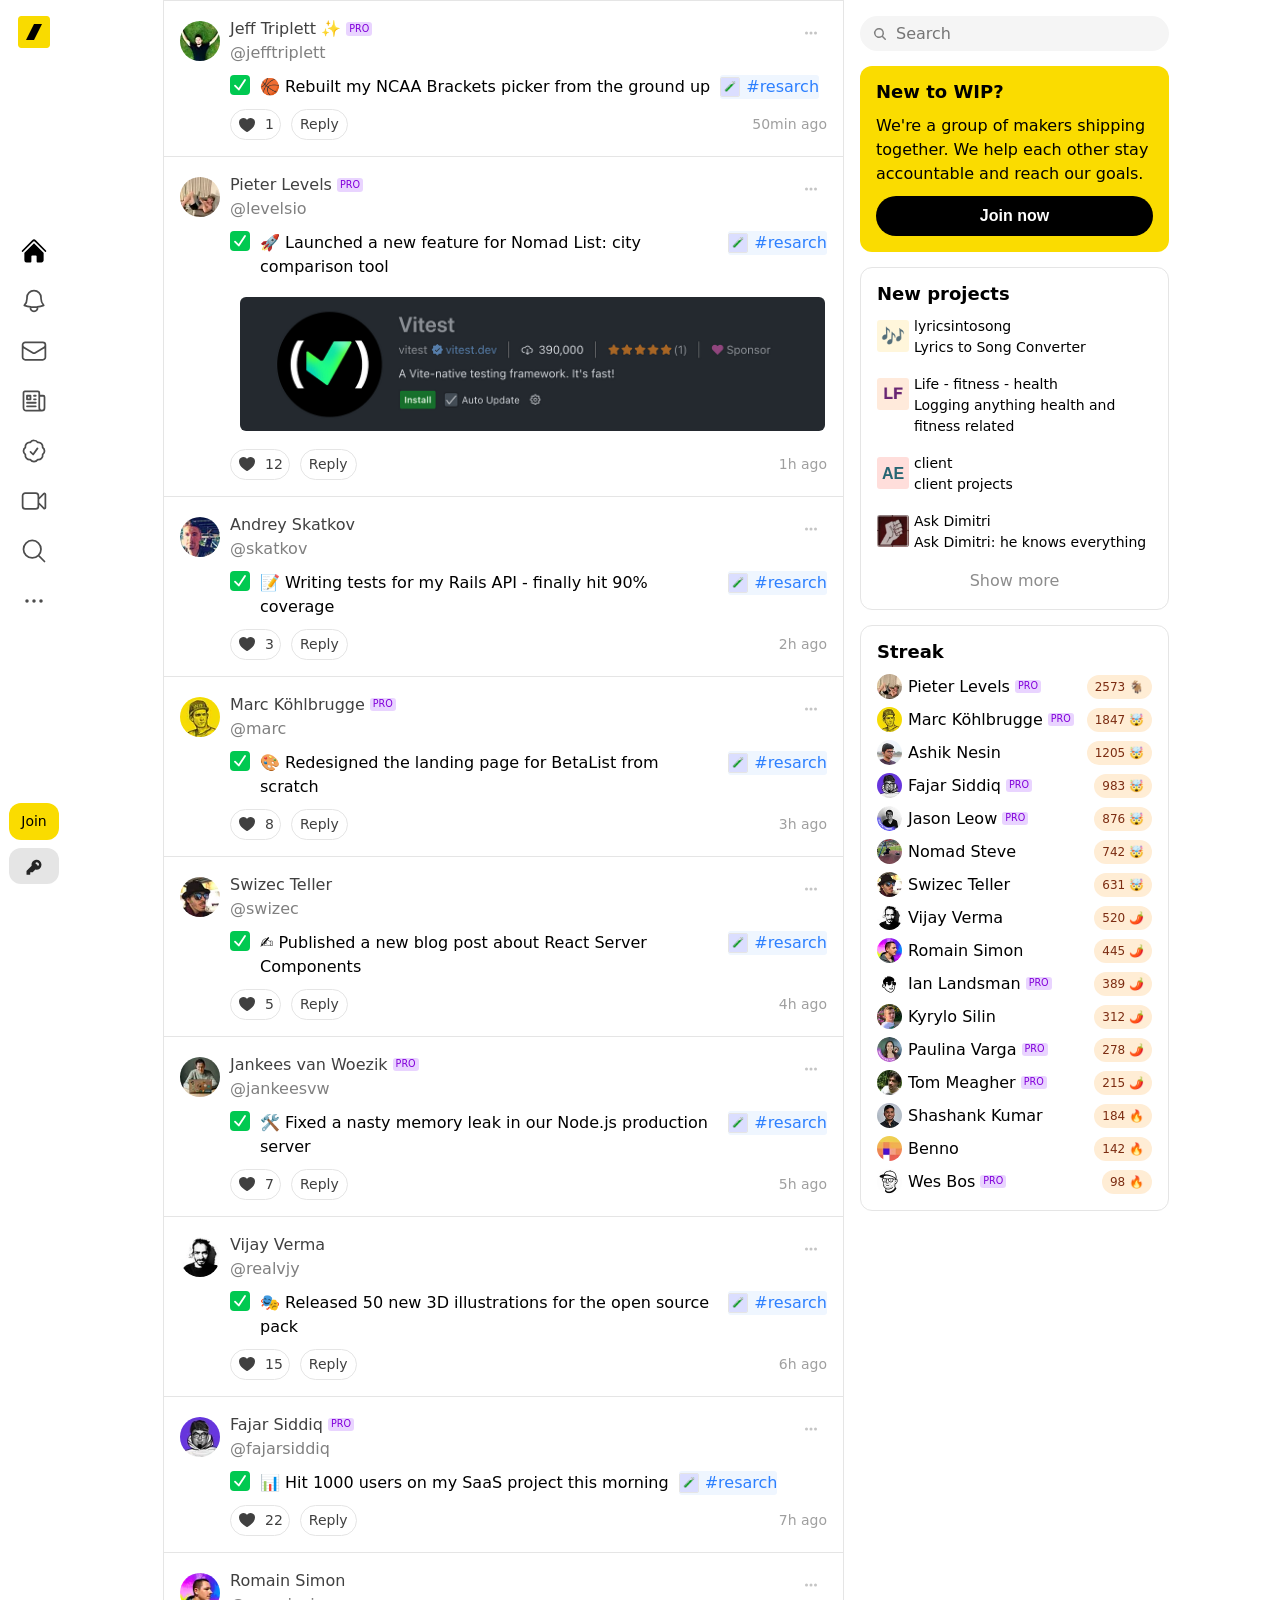
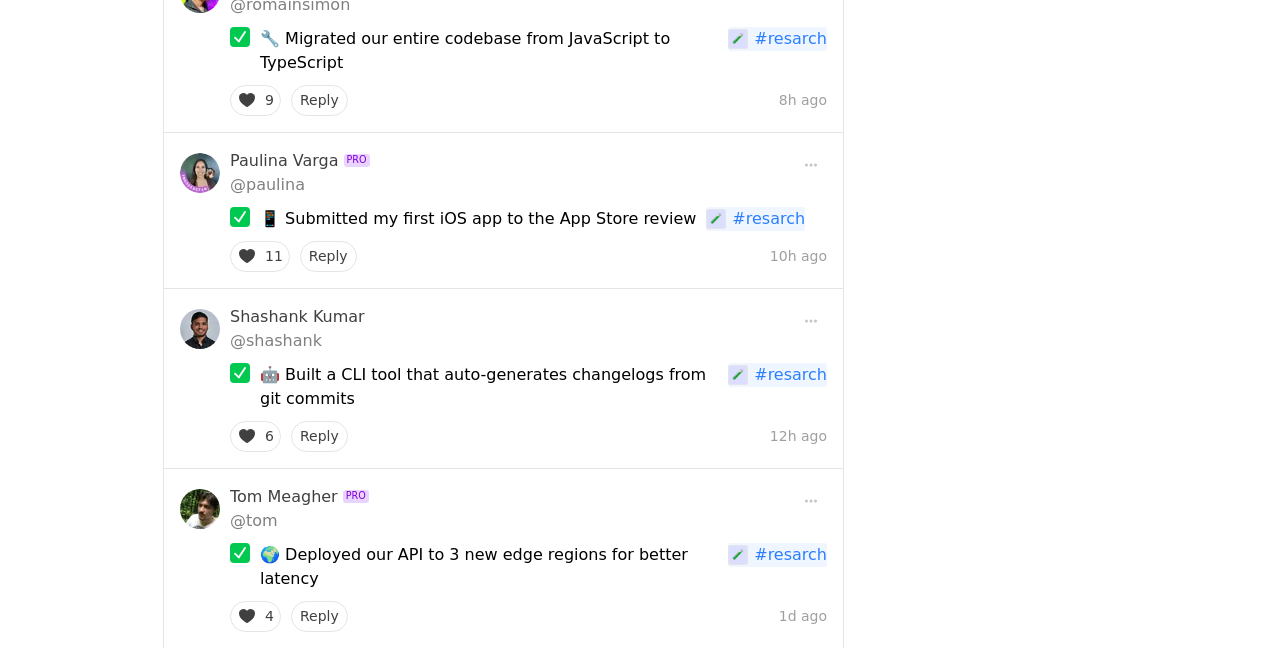
==== commit 79ce0037: "feat: Improve accessibility with alt attributes, correct page titles, and refine responsive layouts." ====
--- a/index.html
+++ b/index.html
@@ -2046,7 +2046,7 @@
                     <h3>Streak</h3>
                     <div class="streak-body hover-btn">
                         <div class="streak-pf">
-                            <img src="images/levelsio-50.png" alt="">
+                            <img src="images/levelsio-50.png" alt="profile">
                             <div class="name">
                                 Pieter Levels <span class="pro-lable">PRO</span>
                             </div>
@@ -2057,7 +2057,7 @@
                     </div>
                     <div class="streak-body hover-btn">
                         <div class="streak-pf">
-                            <img src="images/marc-50.png" alt="">
+                            <img src="images/marc-50.png" alt="profile">
                             <div class="name">
                                 Marc Köhlbrugge <span class="pro-lable">PRO</span>
                             </div>
@@ -2068,7 +2068,7 @@
                     </div>
                     <div class="streak-body hover-btn">
                         <div class="streak-pf">
-                            <img src="images/ashiknesin-50.png" alt="">
+                            <img src="images/ashiknesin-50.png" alt="profile">
                             <div class="name">
                                 Ashik Nesin
                             </div>
@@ -2079,7 +2079,7 @@
                     </div>
                     <div class="streak-body hover-btn">
                         <div class="streak-pf">
-                            <img src="images/fajarsiddiq-50.png" alt="">
+                            <img src="images/fajarsiddiq-50.png" alt="profile">
                             <div class="name">
                                 Fajar Siddiq <span class="pro-lable">PRO</span>
                             </div>
@@ -2090,7 +2090,7 @@
                     </div>
                     <div class="streak-body hover-btn">
                         <div class="streak-pf">
-                            <img src="images/jasonleow-50.png" alt="">
+                            <img src="images/jasonleow-50.png" alt="profile">
                             <div class="name">
                                 Jason Leow <span class="pro-lable">PRO</span>
                             </div>
@@ -2101,7 +2101,7 @@
                     </div>
                     <div class="streak-body hover-btn">
                         <div class="streak-pf">
-                            <img src="images/Nomadsteve-50.png" alt="">
+                            <img src="images/Nomadsteve-50.png" alt="profile">
                             <div class="name">
                                 Nomad Steve
                             </div>
@@ -2112,7 +2112,7 @@
                     </div>
                     <div class="streak-body hover-btn">
                         <div class="streak-pf">
-                            <img src="images/swizec-50.png" alt="">
+                            <img src="images/swizec-50.png" alt="profile">
                             <div class="name">
                                 Swizec Teller
                             </div>
@@ -2123,7 +2123,7 @@
                     </div>
                     <div class="streak-body hover-btn">
                         <div class="streak-pf">
-                            <img src="images/realvjy-50.png" alt="">
+                            <img src="images/realvjy-50.png" alt="profile">
                             <div class="name">
                                 Vijay Verma
                             </div>
@@ -2134,7 +2134,7 @@
                     </div>
                     <div class="streak-body hover-btn">
                         <div class="streak-pf">
-                            <img src="images/romainsimon-50.png" alt="">
+                            <img src="images/romainsimon-50.png" alt="profile">
                             <div class="name">
                                 Romain Simon
                             </div>
@@ -2145,7 +2145,7 @@
                     </div>
                     <div class="streak-body hover-btn">
                         <div class="streak-pf">
-                            <img src="images/ian-50.png" alt="">
+                            <img src="images/ian-50.png" alt="profile">
                             <div class="name">
                                 Ian Landsman <span class="pro-lable">PRO</span>
                             </div>
@@ -2156,7 +2156,7 @@
                     </div>
                     <div class="streak-body hover-btn">
                         <div class="streak-pf">
-                            <img src="images/kyrylo-50.png" alt="">
+                            <img src="images/kyrylo-50.png" alt="profile">
                             <div class="name">
                                 Kyrylo Silin
                             </div>
@@ -2167,7 +2167,7 @@
                     </div>
                     <div class="streak-body hover-btn">
                         <div class="streak-pf">
-                            <img src="images/Paulina-50.png" alt="">
+                            <img src="images/Paulina-50.png" alt="profile">
                             <div class="name">
                                 Paulina Varga <span class="pro-lable">PRO</span>
                             </div>
@@ -2178,7 +2178,7 @@
                     </div>
                     <div class="streak-body hover-btn">
                         <div class="streak-pf">
-                            <img src="images/Tom-50.png" alt="">
+                            <img src="images/Tom-50.png" alt="profile">
                             <div class="name">
                                 Tom Meagher <span class="pro-lable">PRO</span>
                             </div>
@@ -2189,7 +2189,7 @@
                     </div>
                     <div class="streak-body hover-btn">
                         <div class="streak-pf">
-                            <img src="images/shashank-50.png" alt="">
+                            <img src="images/shashank-50.png" alt="profile">
                             <div class="name">
                                 Shashank Kumar
                             </div>
@@ -2200,7 +2200,7 @@
                     </div>
                     <div class="streak-body hover-btn">
                         <div class="streak-pf">
-                            <img src="images/benno-50.png" alt="">
+                            <img src="images/benno-50.png" alt="profile">
                             <div class="name">
                                 Benno
                             </div>
@@ -2211,7 +2211,7 @@
                     </div>
                     <div class="streak-body hover-btn">
                         <div class="streak-pf">
-                            <img src="images/wes-50.png" alt="">
+                            <img src="images/wes-50.png" alt="profile">
                             <div class="name">
                                 Wes Bos <span class="pro-lable">PRO</span>
                             </div>
--- a/css/styles.css
+++ b/css/styles.css
@@ -1028,7 +1028,7 @@
   gap: 5px;
 }
 
-.sidebar-invinsible {
+.sidebar-invisible {
     width: 341px;
 }
 
